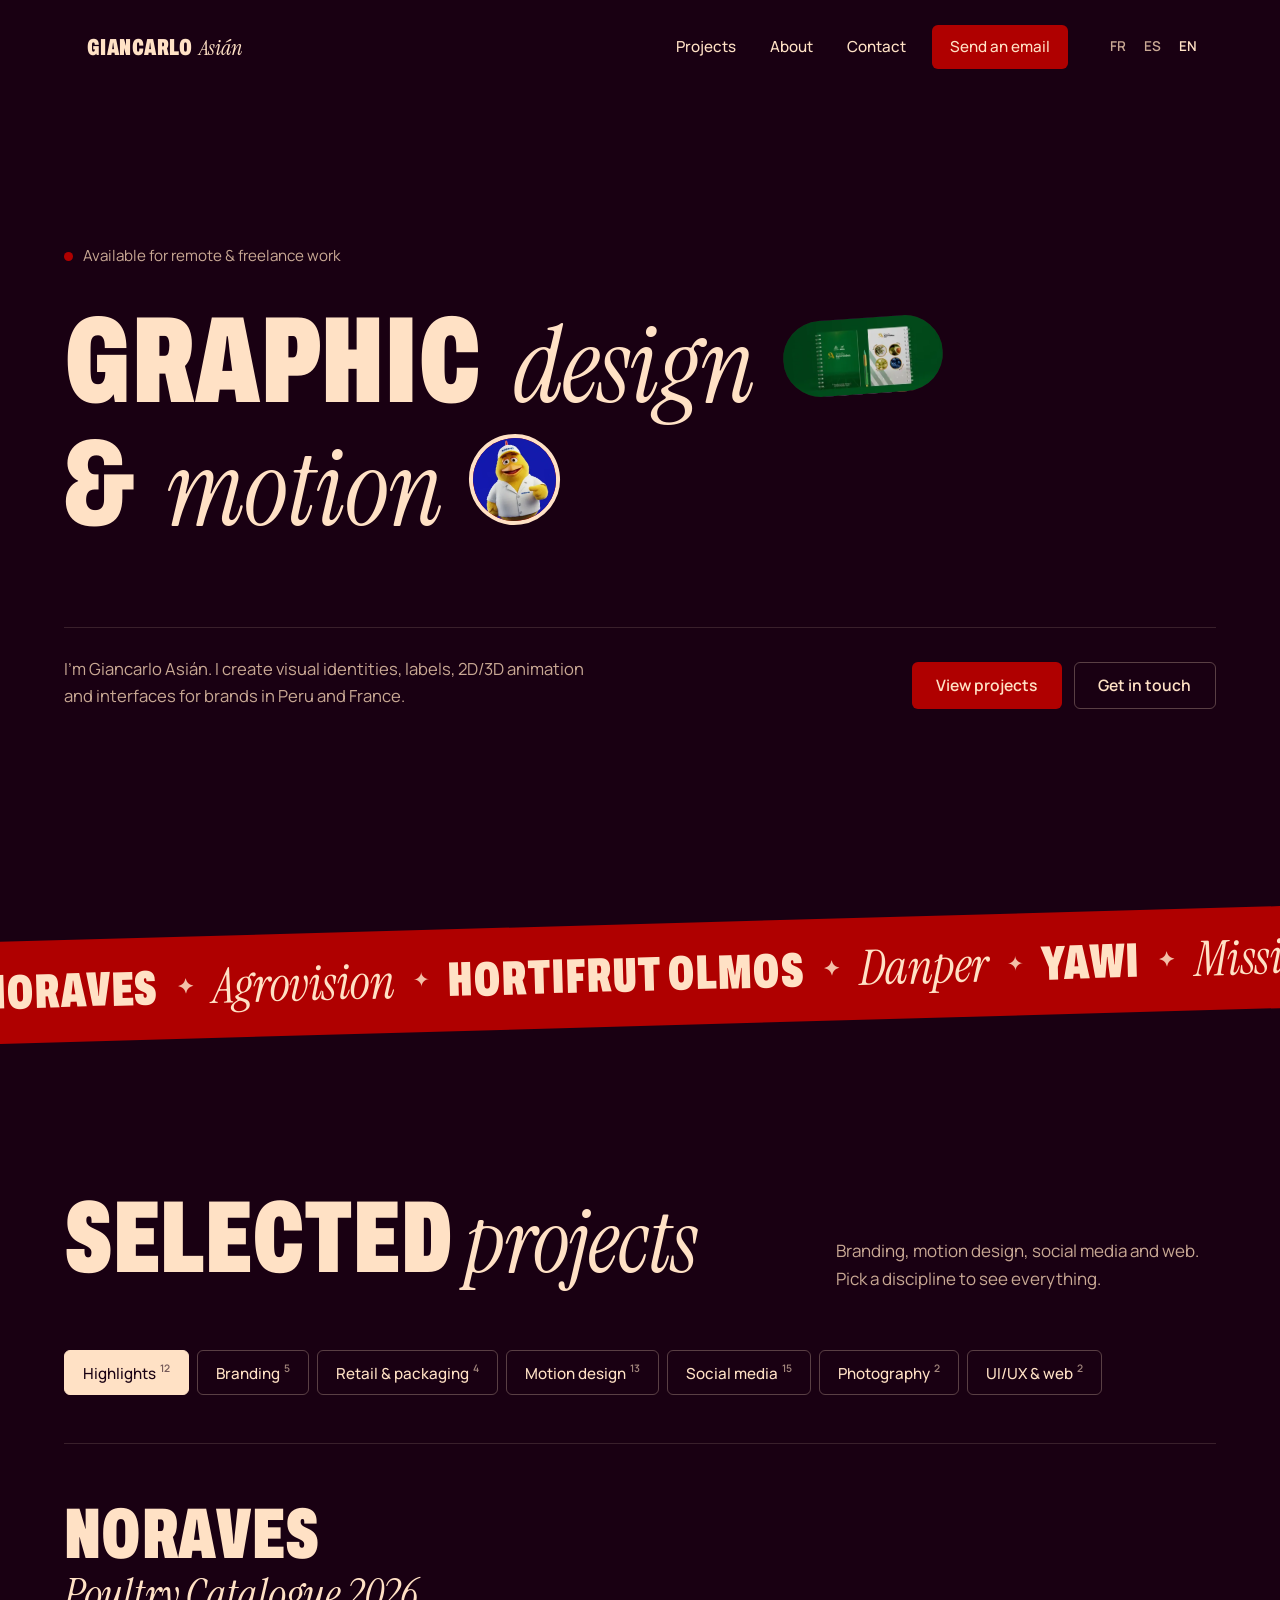
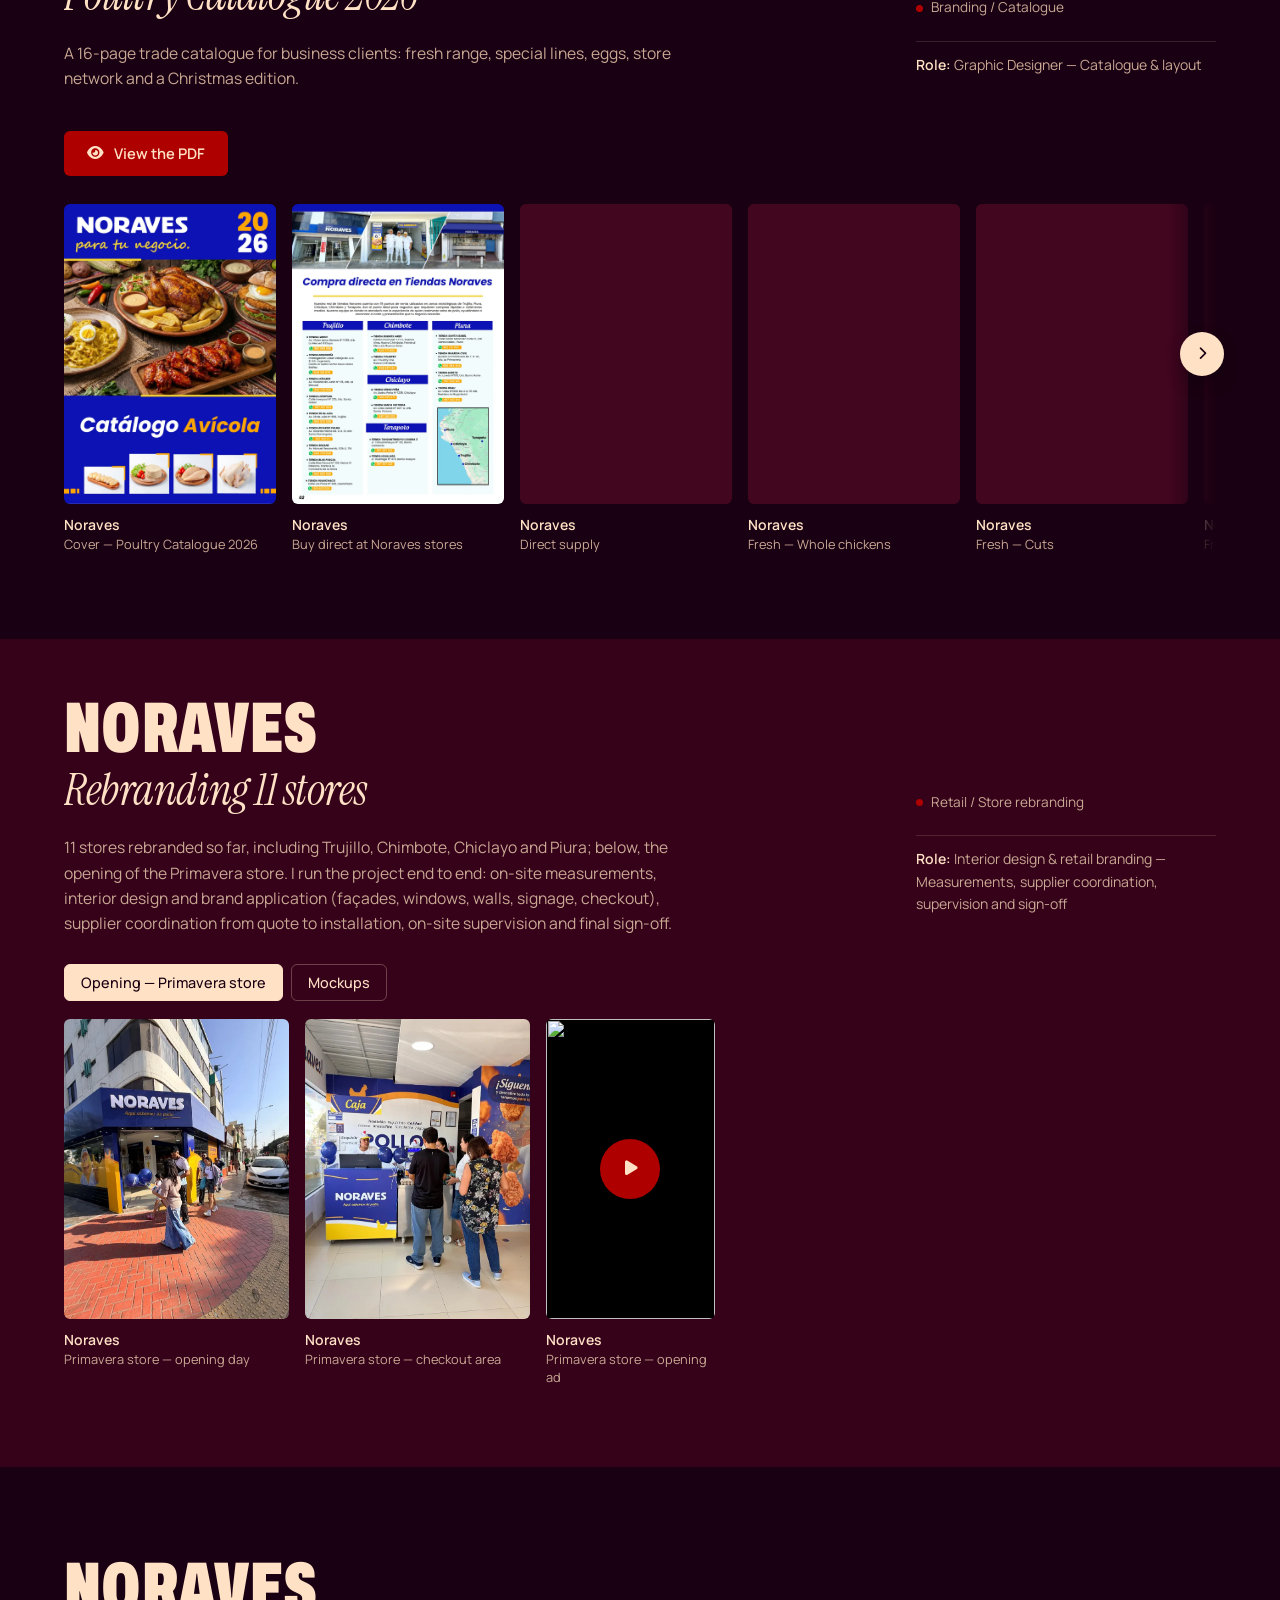
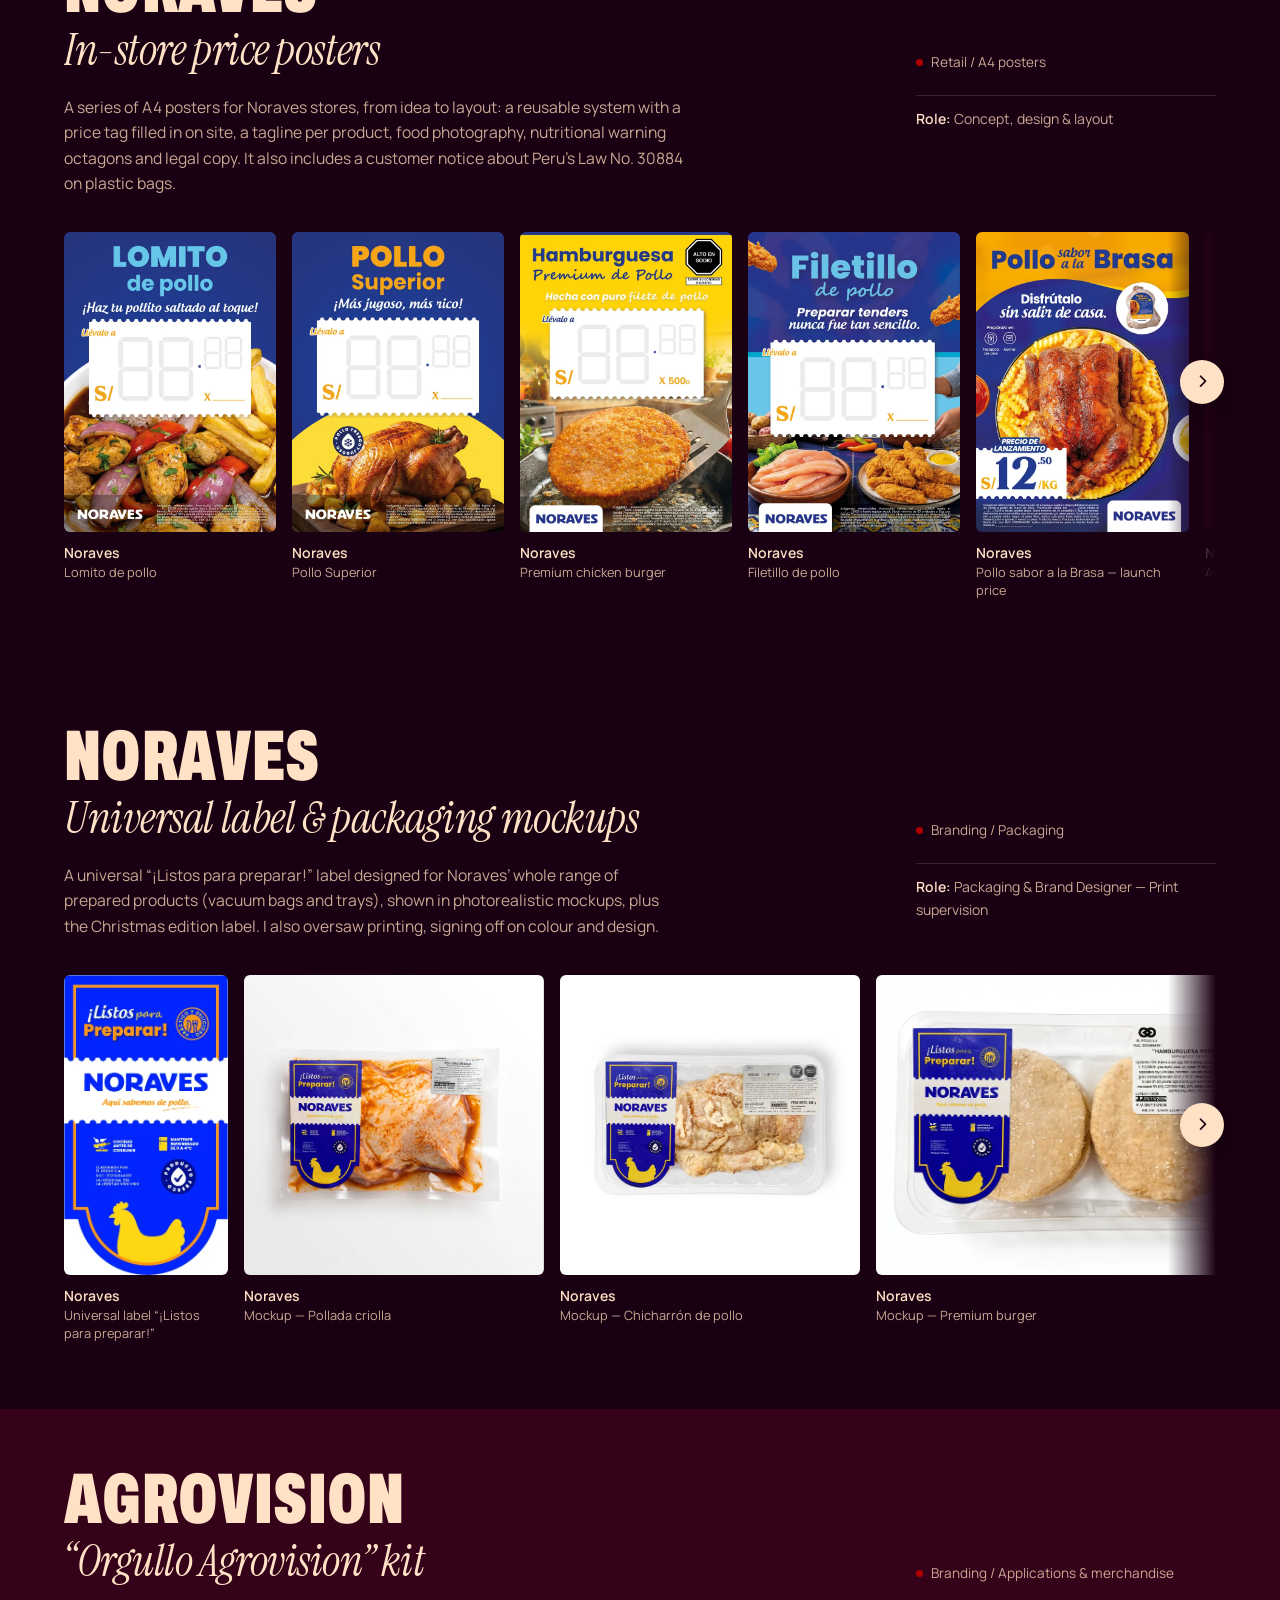
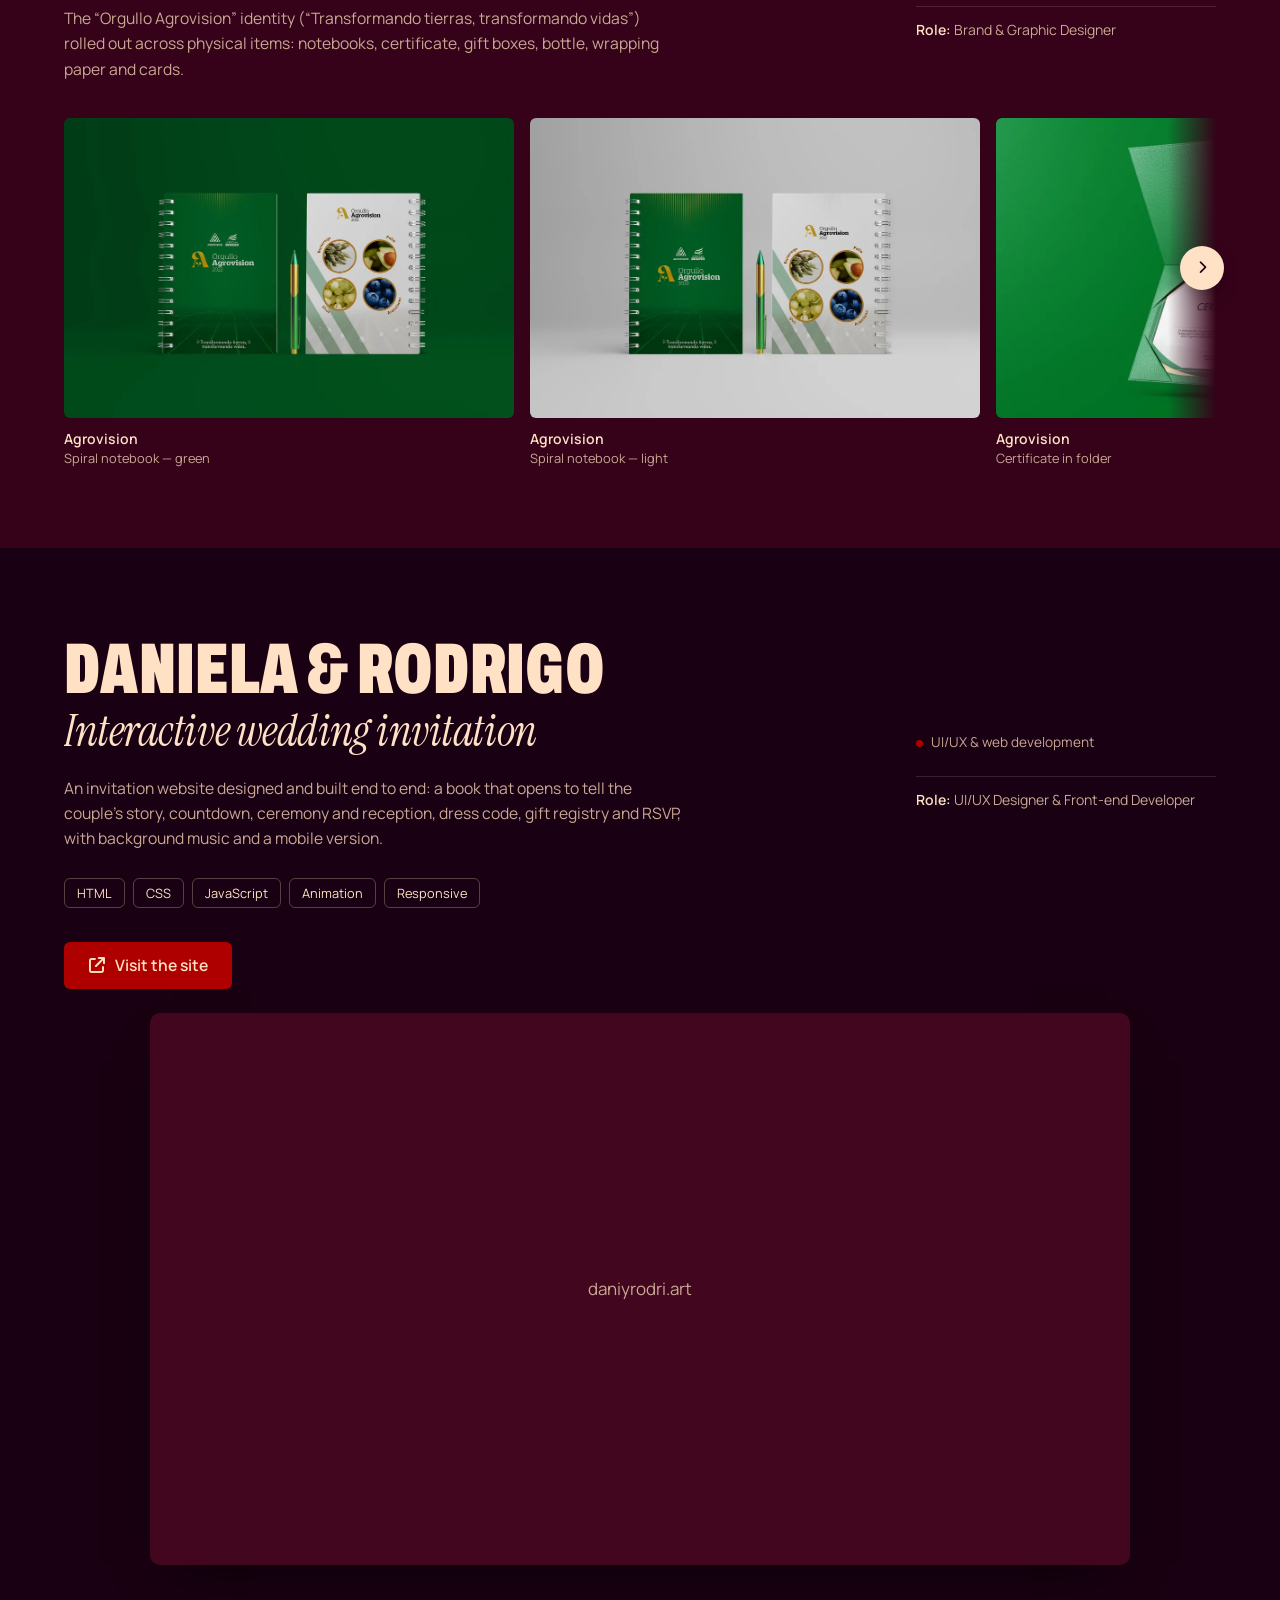
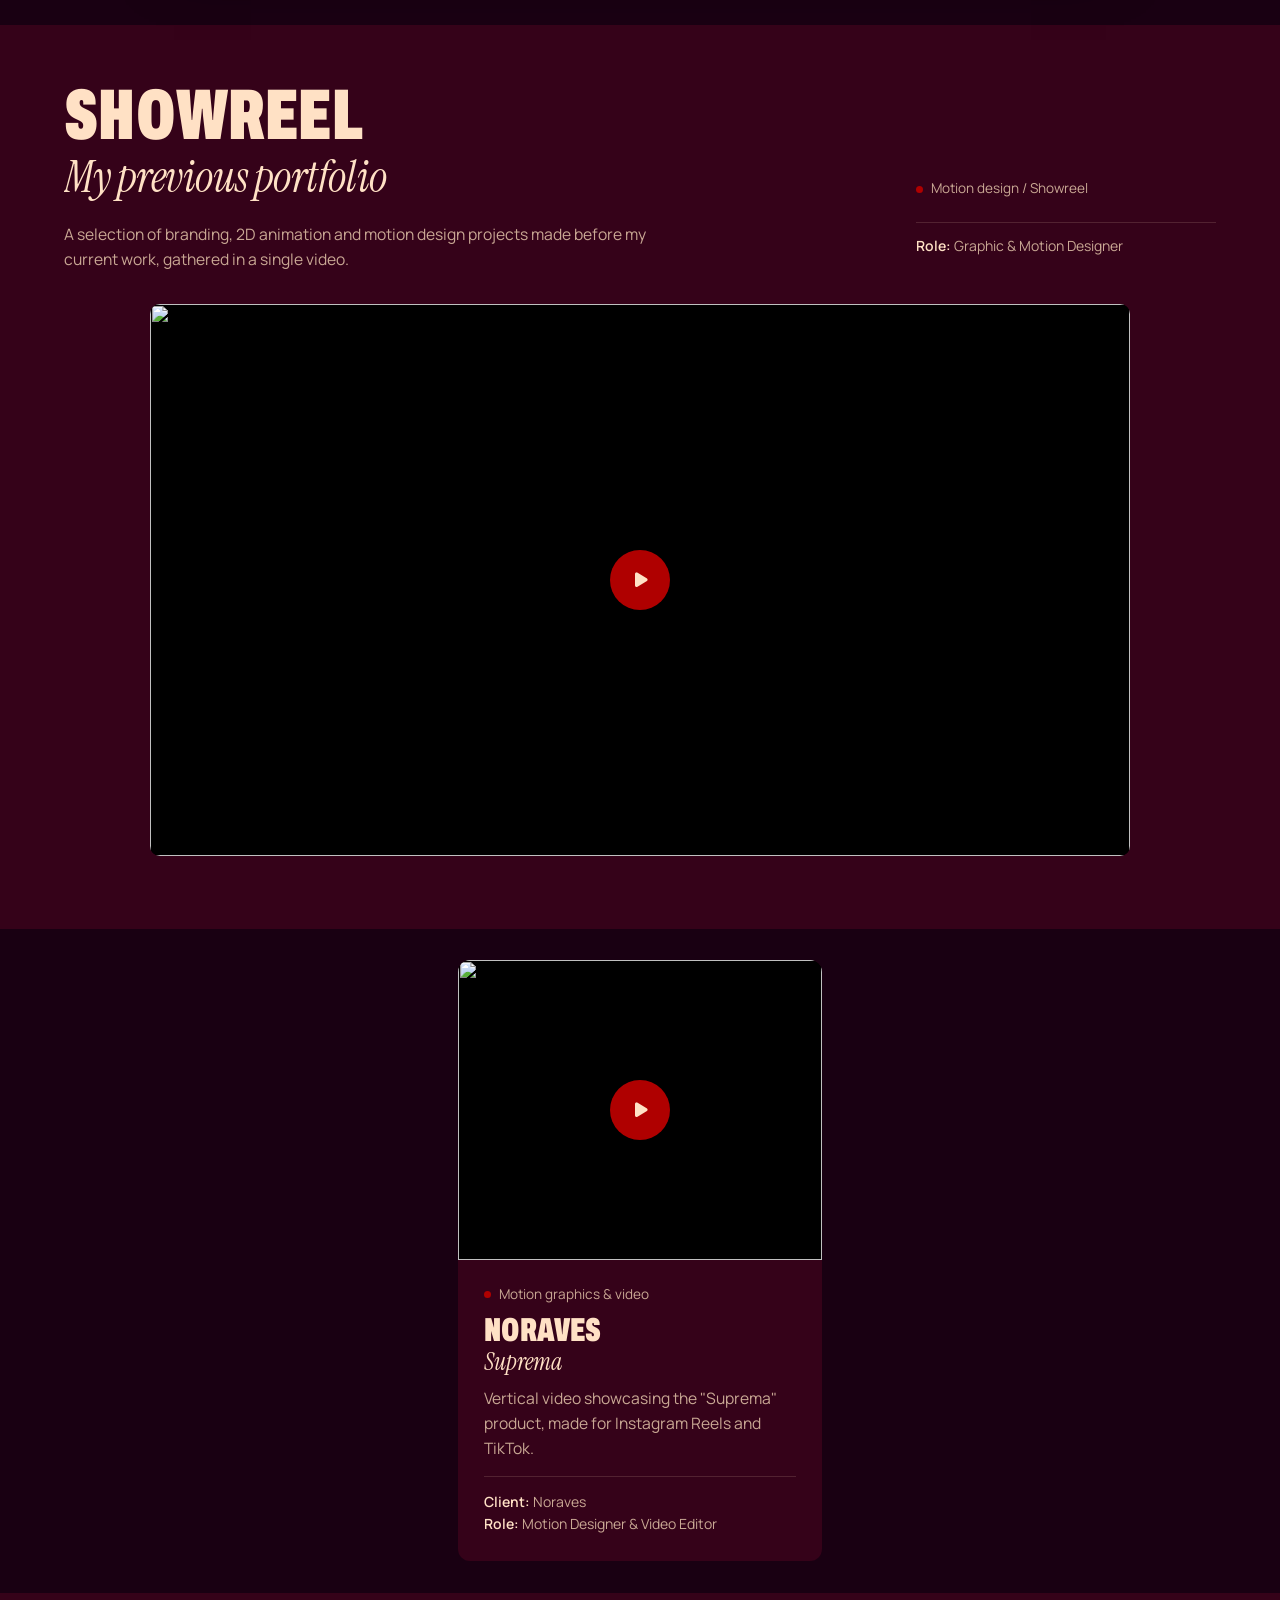
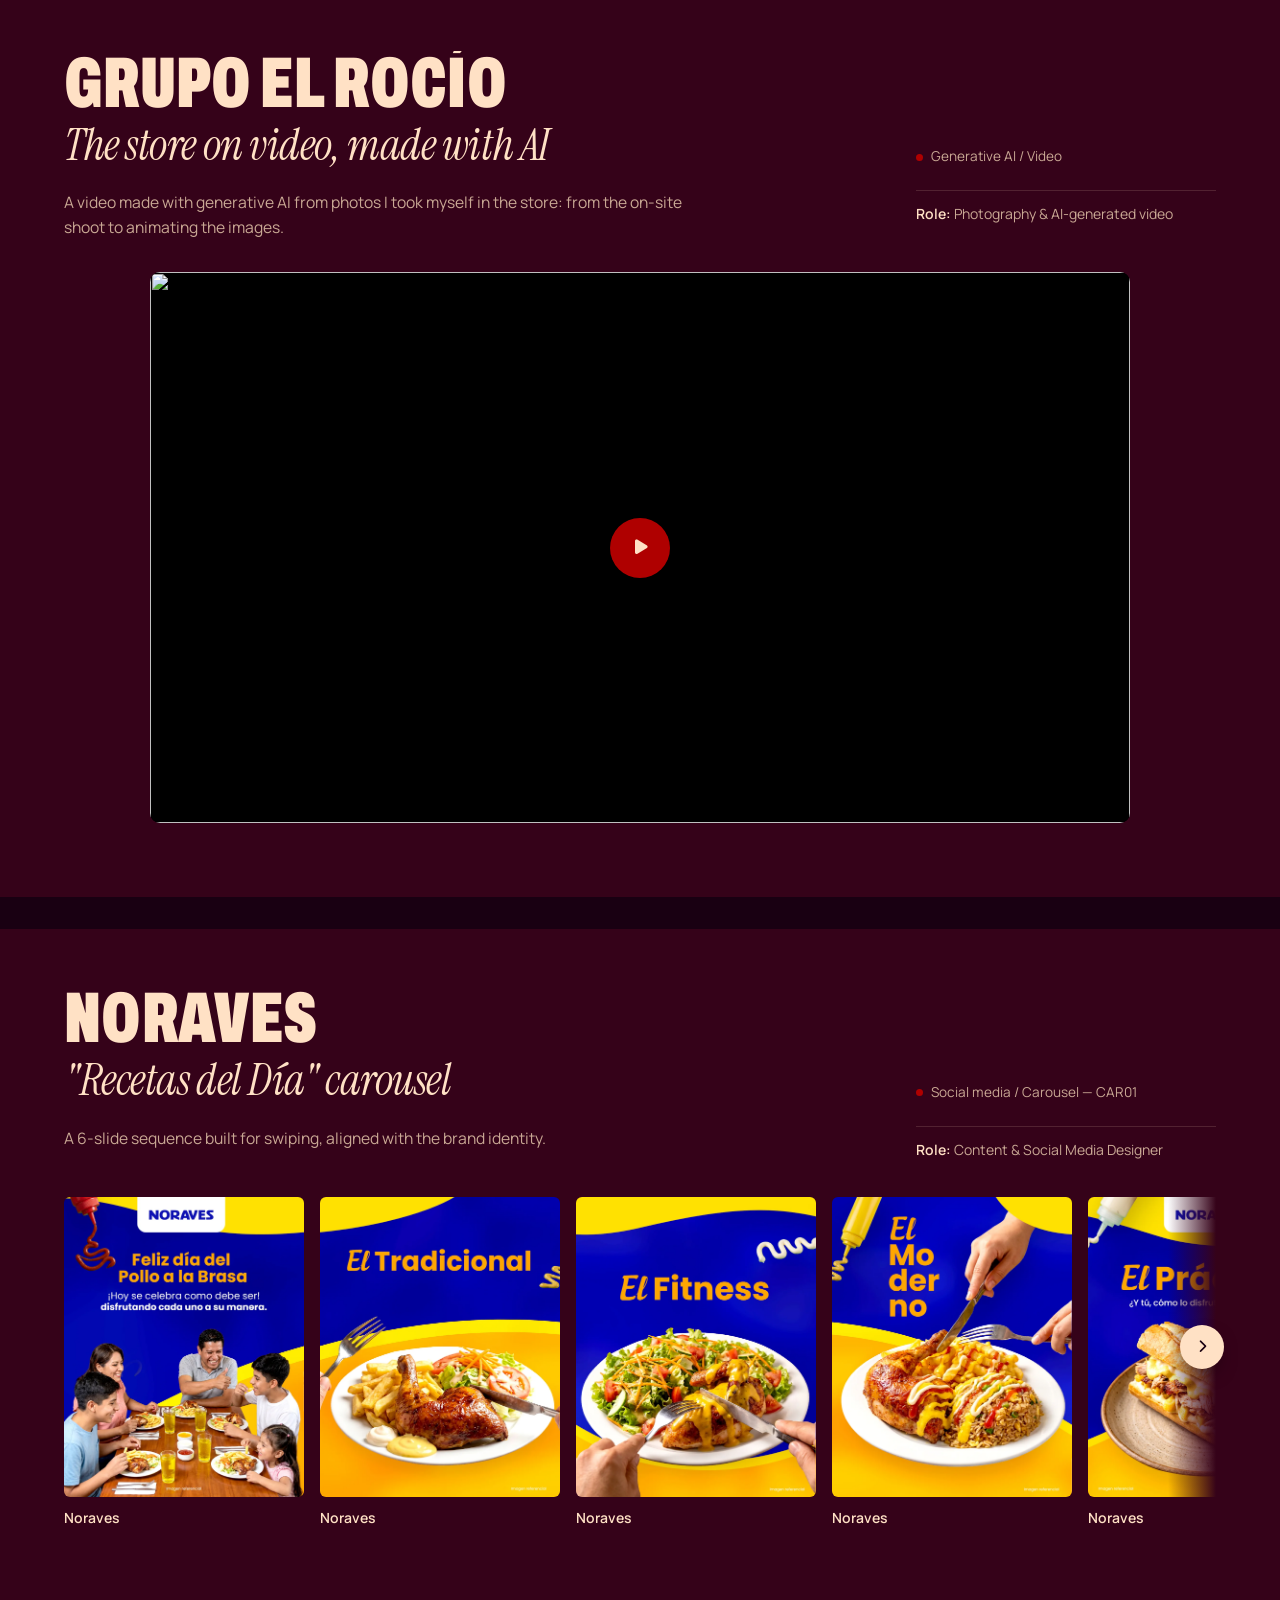
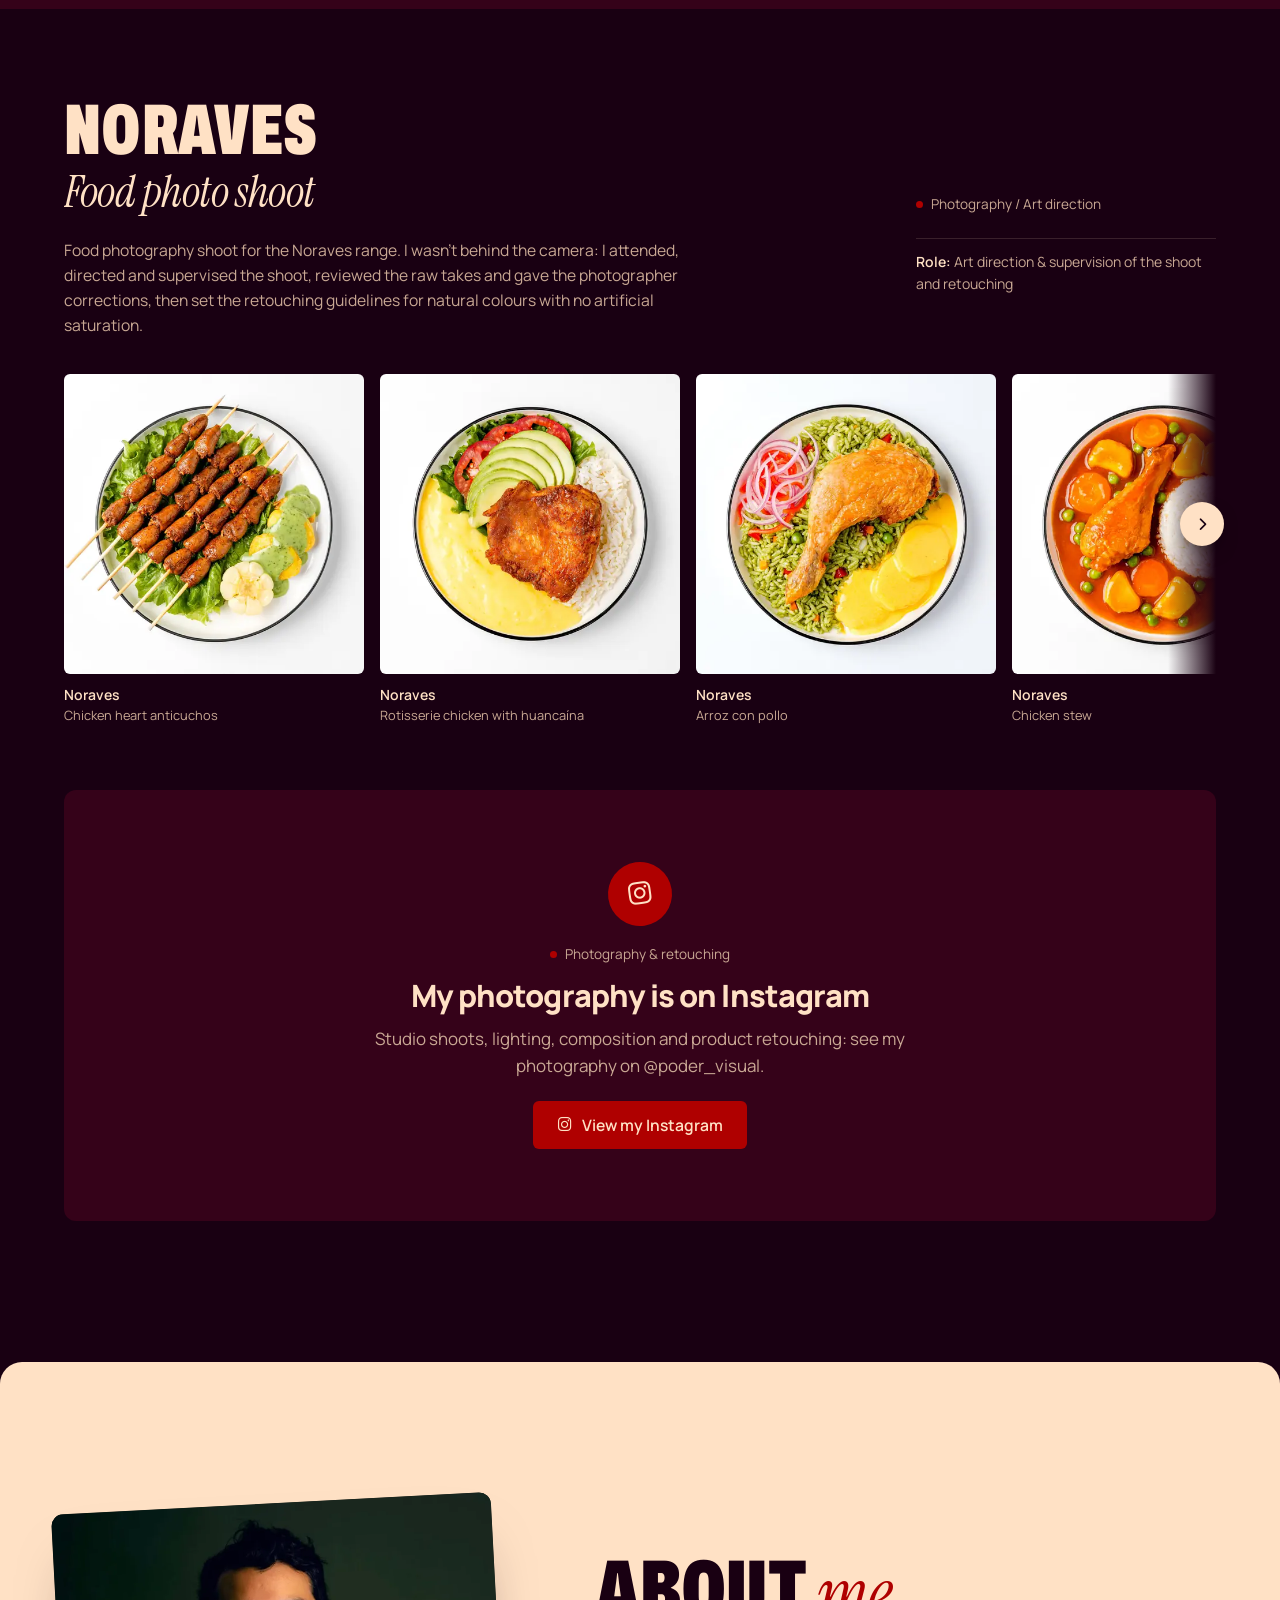
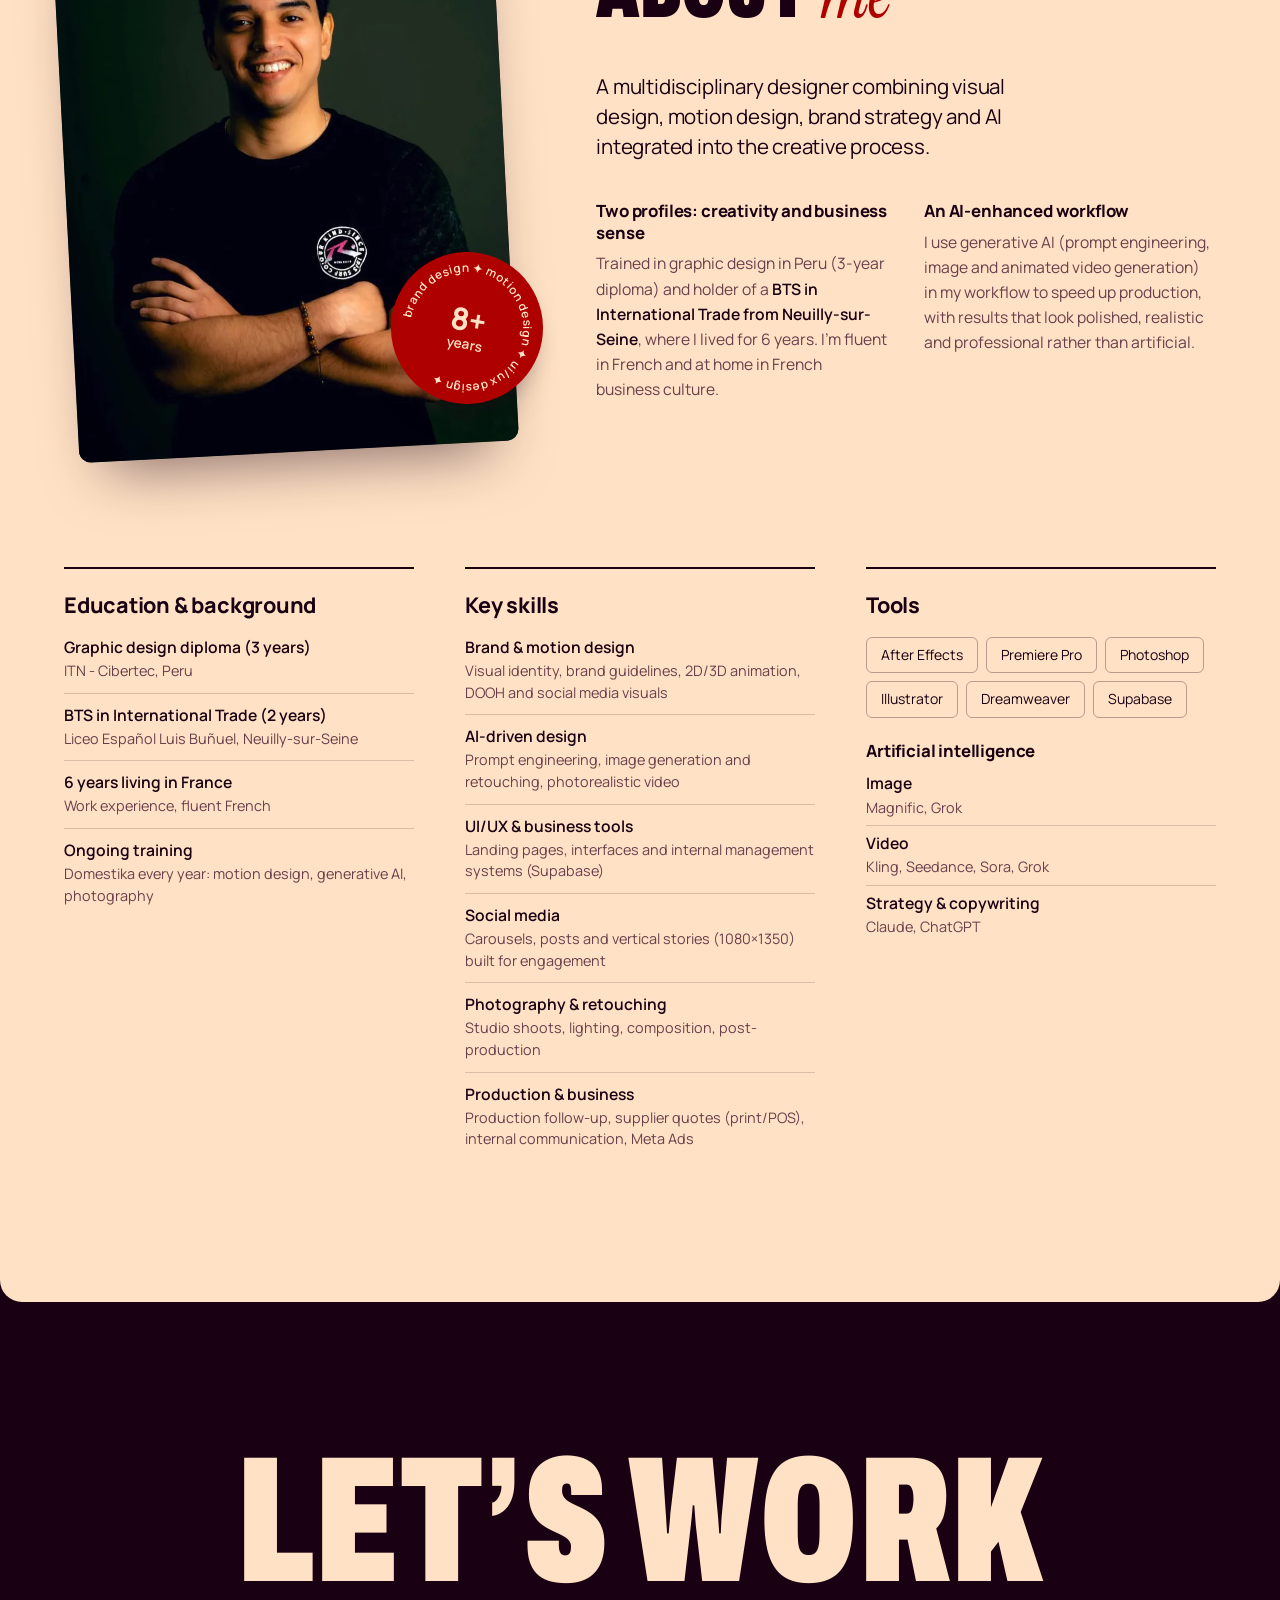
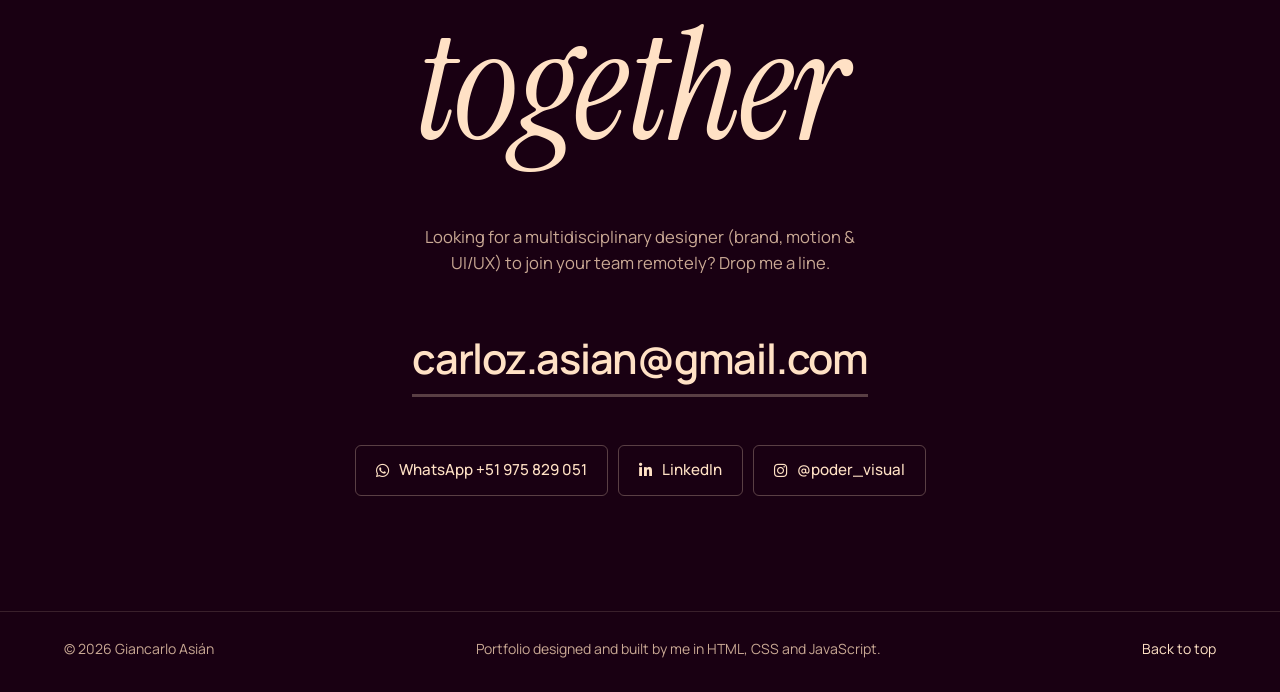
==== en/index.html @ c6f3b74c "Alternar fondo oscuro y banda vino entre proyectos Un proyecto sí y otro no lleva una banda vino a t" ====
<!DOCTYPE html>
<html lang="en">
<head>
    <meta charset="UTF-8">
    <meta name="viewport" content="width=device-width, initial-scale=1.0">
    <title>Giancarlo Asián | Graphic &amp; Motion Designer — Portfolio</title>
    <meta name="description" content="Portfolio of Giancarlo Asián, a Peru-based graphic and motion designer: brand identity, packaging, 2D/3D animation, social media and UI/UX. Available for remote work.">
    <meta name="author" content="Giancarlo Asián">
    <link rel="canonical" href="https://giancarloas.github.io/Portefeuille-Giancarlo-As./en/">
    <link rel="alternate" hreflang="fr" href="https://giancarloas.github.io/Portefeuille-Giancarlo-As./">
    <link rel="alternate" hreflang="es" href="https://giancarloas.github.io/Portefeuille-Giancarlo-As./es/">
    <link rel="alternate" hreflang="en" href="https://giancarloas.github.io/Portefeuille-Giancarlo-As./en/">
    <link rel="alternate" hreflang="x-default" href="https://giancarloas.github.io/Portefeuille-Giancarlo-As./">
    <meta name="theme-color" content="#190012">

    <!-- Partage (LinkedIn, WhatsApp, Facebook, X) -->
    <meta property="og:type" content="profile">
    <meta property="og:site_name" content="Giancarlo Asián">
    <meta property="og:title" content="Giancarlo Asián | Graphic &amp; Motion Designer — Portfolio">
    <meta property="og:description" content="Portfolio of Giancarlo Asián, a Peru-based graphic and motion designer: brand identity, packaging, 2D/3D animation, social media and UI/UX. Available for remote work.">
    <meta property="og:url" content="https://giancarloas.github.io/Portefeuille-Giancarlo-As./en/">
    <meta property="og:image" content="https://giancarloas.github.io/Portefeuille-Giancarlo-As./UI/og-image.jpg">
    <meta property="og:image:width" content="1200">
    <meta property="og:image:height" content="630">
    <meta property="og:image:alt" content="Giancarlo Asián — Graphic &amp; Motion Designer">
    <meta property="og:locale" content="en_US">
    <meta property="og:locale:alternate" content="fr_FR">
    <meta property="og:locale:alternate" content="es_PE">
    <meta property="profile:first_name" content="Giancarlo">
    <meta property="profile:last_name" content="Asián">
    <meta name="twitter:card" content="summary_large_image">

    <link rel="icon" href="../favicon.ico" sizes="any">
    <link rel="icon" type="image/png" sizes="32x32" href="../favicon-32.png">
    <link rel="apple-touch-icon" href="../apple-touch-icon.png">

    <link rel="preload" href="../fonts/archivo.woff2" as="font" type="font/woff2" crossorigin>
    <link rel="preload" href="../fonts/instrument-serif-italic.woff2" as="font" type="font/woff2" crossorigin>
    <link rel="preload" href="../fonts/manrope.woff2" as="font" type="font/woff2" crossorigin>
    <link rel="stylesheet" href="../style.css?v=20261110e">
    <link rel="stylesheet" href="https://cdnjs.cloudflare.com/ajax/libs/font-awesome/6.4.0/css/all.min.css">

    <script type="application/ld+json">
{
  "@context": "https://schema.org",
  "@type": "ProfilePage",
  "url": "https://giancarloas.github.io/Portefeuille-Giancarlo-As./en/",
  "name": "Giancarlo Asián | Graphic & Motion Designer — Portfolio",
  "inLanguage": "en",
  "mainEntity": {
    "@type": "Person",
    "name": "Giancarlo Asián",
    "jobTitle": "Graphic & Motion Designer",
    "description": "Portfolio of Giancarlo Asián, a Peru-based graphic and motion designer: brand identity, packaging, 2D/3D animation, social media and UI/UX. Available for remote work.",
    "url": "https://giancarloas.github.io/Portefeuille-Giancarlo-As./",
    "image": "https://giancarloas.github.io/Portefeuille-Giancarlo-As./PERFIL/giancarlo-asian-perfil.webp",
    "email": "mailto:carloz.asian@gmail.com",
    "address": {
      "@type": "PostalAddress",
      "addressCountry": "PE"
    },
    "knowsLanguage": [
      "es",
      "fr",
      "en"
    ],
    "sameAs": [
      "https://www.linkedin.com/in/giancarlo-asian-6b889422b/",
      "https://www.instagram.com/poder_visual/"
    ]
  }
}
    </script>
</head>
<body>

    <a class="skip-link" href="#projets">Skip to projects</a>

    <header class="header" id="header">
        <div class="header-bar">
            <a class="logo" href="#hero" aria-label="Giancarlo Asián, back to top">Giancarlo <span>Asián</span></a>
            <nav class="navbar" id="navbar" aria-label="Main navigation">
                <a href="#projets">Projects</a>
                <a href="#a-propos">About</a>
                <a href="#contact">Contact</a>
                <a href="mailto:carloz.asian@gmail.com" class="nav-cta">Send an email</a>
            </nav>
            <nav class="lang-switch" aria-label="Language">
                <a href="../" hreflang="fr" lang="fr">FR</a>
                <a href="../es/" hreflang="es" lang="es">ES</a>
                <a href="./" hreflang="en" lang="en" aria-current="page">EN</a>
            </nav>
            <button type="button" class="menu-toggle" id="mobile-menu" aria-label="Open menu" aria-expanded="false" aria-controls="navbar">
                <span></span><span></span>
            </button>
        </div>
    </header>

    <main>
    <section id="hero" class="hero">
        <div class="hero-inner">
            <p class="hero-kicker"><span class="dot" aria-hidden="true"></span>Available for remote &amp; freelance work</p>

            <h1 class="hero-title" aria-label="Graphic design and motion">
                <span class="line" aria-hidden="true">
                    <span class="w"><span>Graphic</span></span>
                    <span class="nowrap"><span class="script-write it">design</span><span class="pill pill--swap">
                        <img src="../UI/pill-catalogo.webp" alt="" width="400" height="220">
                        <img src="../UI/pill-sermeind.webp" alt="" width="400" height="220">
                        <img src="../UI/pill-agv.webp" alt="" width="400" height="220">
                        <img src="../UI/pill-gol.webp" alt="" width="400" height="220">
                        <img src="../UI/pill-yawi.webp" alt="" width="400" height="220">
                    </span></span>
                </span>
                <span class="line" aria-hidden="true">
                    <span class="w"><span>&amp;</span></span>
                    <span class="nowrap"><span class="script-write script-write--2 it">motion</span><span class="sticker sticker--norita">
                        <img src="../UI/norita-02.webp" alt="" width="260" height="260">
                        <img src="../UI/norita-04.webp" alt="" width="260" height="260">
                        <img src="../UI/norita-06.webp" alt="" width="260" height="260">
                        <img src="../UI/norita-01.webp" alt="" width="260" height="260">
                    </span></span>
                </span>
            </h1>

            <div class="hero-foot">
                <p class="hero-lead">I’m Giancarlo Asián. I create visual identities, labels, 2D/3D animation and interfaces for brands in Peru and France.</p>
                <div class="hero-cta">
                    <a href="#projets" class="btn btn-primary">View projects</a>
                    <a href="#contact" class="btn btn-ghost">Get in touch</a>
                </div>
            </div>
        </div>
    </section>

    <div class="marquee-wrap">
    <div class="marquee" role="region" aria-label="Brands I’ve worked with: Noraves, Agrovision, Hortifrut Olmos, Danper, Yawi, Mission, Sermeind, Dulce y Salado">
        <div class="marquee-track" aria-hidden="true">
            <div class="marquee-group">
                <span>Noraves</span><i>Agrovision</i><span>Hortifrut Olmos</span><i>Danper</i><span>Yawi</span><i>Mission</i><span>Sermeind</span><i>Dulce y Salado</i>
            </div>
            <div class="marquee-group">
                <span>Noraves</span><i>Agrovision</i><span>Hortifrut Olmos</span><i>Danper</i><span>Yawi</span><i>Mission</i><span>Sermeind</span><i>Dulce y Salado</i>
            </div>
        </div>
    </div>
    </div>

<section id="projets" class="section projects">
        <div class="container">
            <div class="section-head">
                <h2 class="section-title"><span class="t-sans">Selected</span> <span class="t-script">projects</span></h2>
                <p class="section-lead">Branding, motion design, social media and web. Pick a discipline to see everything.</p>
            </div>

            <div class="filter-buttons" role="toolbar" aria-label="Filter projects">
                <button class="filter-btn active" data-filter="all">Highlights</button>
                <button class="filter-btn" data-filter="branding">Branding</button>
                <button class="filter-btn" data-filter="retail">Retail &amp; packaging</button>
                <button class="filter-btn" data-filter="motion">Motion design</button>
                <button class="filter-btn" data-filter="redes">Social media</button>
                <button class="filter-btn" data-filter="photo">Photography</button>
                <button class="filter-btn" data-filter="uiux">UI/UX &amp; web</button>
            </div>

            <div class="projects-grid">

                <article class="project-card" data-category="branding">
                    <div class="project-media">
                        <img src="../MANUAL/manual-noraves-01-portada.webp" alt="Cover of the Noraves brand manual" width="1000" height="563" loading="lazy" decoding="async">
                    </div>
                    <div class="project-info">
                        <span class="project-tag">Branding</span>
                        <h3>Noraves — Brand manual</h3>
                        <p>A complete document covering logo usage rules, the colour palette, typography and brand applications.</p>
                        <div class="pdf-actions">
                            <a href="../assets/manuel-de-marque-noraves.pdf" target="_blank" rel="noopener" class="btn btn-primary btn-download">
                                <i class="fas fa-eye"></i> View the PDF
                            </a>
                        </div>
                        <div class="project-role">
                            <strong>Role:</strong> Brand Designer
                        </div>
                    </div>
                </article>

                                <article class="project-card project-card--wide" data-category="branding" data-featured="true">
                    <div class="project-info">
                        <span class="project-tag">Branding / Catalogue</span>
                        <h3>Noraves — Poultry Catalogue 2026</h3>
                        <p>A 16-page trade catalogue for business clients: fresh range, special lines, eggs, store network and a Christmas edition.</p>
                        <div class="pdf-actions">
                            <a href="../assets/catalogo-noraves-2026.pdf" target="_blank" rel="noopener" class="btn btn-primary btn-download">
                                <i class="fas fa-eye"></i> View the PDF
                            </a>
                        </div>
                    </div>
                    <div class="mini-carousel">
                        <div class="mini-carousel-item">
                            <div class="mini-carousel-media" style="aspect-ratio: 1000 / 1415;"><img src="../CATALOGO/catalogo-noraves-01.webp" alt="Noraves — Cover — Poultry Catalogue 2026" width="1000" height="1415" loading="lazy" decoding="async"></div>
                            <div class="mini-carousel-caption">
                                <strong>Noraves</strong>
                                <span>Cover — Poultry Catalogue 2026</span>
                            </div>
                        </div>
                        <div class="mini-carousel-item">
                            <div class="mini-carousel-media" style="aspect-ratio: 1000 / 1415;"><img src="../CATALOGO/catalogo-noraves-02.webp" alt="Buy direct at Noraves stores" width="1000" height="1415" loading="lazy" decoding="async"></div>
                            <div class="mini-carousel-caption">
                                <strong>Noraves</strong>
                                <span>Buy direct at Noraves stores</span>
                            </div>
                        </div>
                        <div class="mini-carousel-item">
                            <div class="mini-carousel-media" style="aspect-ratio: 1000 / 1415;"><img src="../CATALOGO/catalogo-noraves-03.webp" alt="Noraves — Direct supply" width="1000" height="1415" loading="lazy" decoding="async"></div>
                            <div class="mini-carousel-caption">
                                <strong>Noraves</strong>
                                <span>Direct supply</span>
                            </div>
                        </div>
                        <div class="mini-carousel-item">
                            <div class="mini-carousel-media" style="aspect-ratio: 1000 / 1415;"><img src="../CATALOGO/catalogo-noraves-04.webp" alt="Noraves — Fresh — Whole chickens" width="1000" height="1415" loading="lazy" decoding="async"></div>
                            <div class="mini-carousel-caption">
                                <strong>Noraves</strong>
                                <span>Fresh — Whole chickens</span>
                            </div>
                        </div>
                        <div class="mini-carousel-item">
                            <div class="mini-carousel-media" style="aspect-ratio: 1000 / 1415;"><img src="../CATALOGO/catalogo-noraves-05.webp" alt="Noraves — Fresh — Cuts" width="1000" height="1415" loading="lazy" decoding="async"></div>
                            <div class="mini-carousel-caption">
                                <strong>Noraves</strong>
                                <span>Fresh — Cuts</span>
                            </div>
                        </div>
                        <div class="mini-carousel-item">
                            <div class="mini-carousel-media" style="aspect-ratio: 1000 / 1415;"><img src="../CATALOGO/catalogo-noraves-06.webp" alt="Noraves — Fresh — Fillets" width="1000" height="1415" loading="lazy" decoding="async"></div>
                            <div class="mini-carousel-caption">
                                <strong>Noraves</strong>
                                <span>Fresh — Fillets</span>
                            </div>
                        </div>
                        <div class="mini-carousel-item">
                            <div class="mini-carousel-media" style="aspect-ratio: 1000 / 1415;"><img src="../CATALOGO/catalogo-noraves-07.webp" alt="Noraves — Fresh — Giblets (menudencia)" width="1000" height="1415" loading="lazy" decoding="async"></div>
                            <div class="mini-carousel-caption">
                                <strong>Noraves</strong>
                                <span>Fresh — Giblets (menudencia)</span>
                            </div>
                        </div>
                        <div class="mini-carousel-item">
                            <div class="mini-carousel-media" style="aspect-ratio: 1000 / 1415;"><img src="../CATALOGO/catalogo-noraves-08.webp" alt="Noraves — Superior line" width="1000" height="1415" loading="lazy" decoding="async"></div>
                            <div class="mini-carousel-caption">
                                <strong>Noraves</strong>
                                <span>Superior line</span>
                            </div>
                        </div>
                        <div class="mini-carousel-item">
                            <div class="mini-carousel-media" style="aspect-ratio: 1000 / 1415;"><img src="../CATALOGO/catalogo-noraves-09.webp" alt="Noraves — Ready to cook" width="1000" height="1415" loading="lazy" decoding="async"></div>
                            <div class="mini-carousel-caption">
                                <strong>Noraves</strong>
                                <span>Ready to cook</span>
                            </div>
                        </div>
                        <div class="mini-carousel-item">
                            <div class="mini-carousel-media" style="aspect-ratio: 1000 / 1415;"><img src="../CATALOGO/catalogo-noraves-10.webp" alt="Noraves — Recommended — grill &amp; dishes" width="1000" height="1415" loading="lazy" decoding="async"></div>
                            <div class="mini-carousel-caption">
                                <strong>Noraves</strong>
                                <span>Recommended — grill &amp; dishes</span>
                            </div>
                        </div>
                        <div class="mini-carousel-item">
                            <div class="mini-carousel-media" style="aspect-ratio: 1000 / 1415;"><img src="../CATALOGO/catalogo-noraves-11.webp" alt="Noraves — Oven line" width="1000" height="1415" loading="lazy" decoding="async"></div>
                            <div class="mini-carousel-caption">
                                <strong>Noraves</strong>
                                <span>Oven line</span>
                            </div>
                        </div>
                        <div class="mini-carousel-item">
                            <div class="mini-carousel-media" style="aspect-ratio: 1000 / 1415;"><img src="../CATALOGO/catalogo-noraves-12.webp" alt="Noraves — Pollada line" width="1000" height="1415" loading="lazy" decoding="async"></div>
                            <div class="mini-carousel-caption">
                                <strong>Noraves</strong>
                                <span>Pollada line</span>
                            </div>
                        </div>
                        <div class="mini-carousel-item">
                            <div class="mini-carousel-media" style="aspect-ratio: 1000 / 1415;"><img src="../CATALOGO/catalogo-noraves-13.webp" alt="Noraves — Eggs" width="1000" height="1415" loading="lazy" decoding="async"></div>
                            <div class="mini-carousel-caption">
                                <strong>Noraves</strong>
                                <span>Eggs</span>
                            </div>
                        </div>
                        <div class="mini-carousel-item">
                            <div class="mini-carousel-media" style="aspect-ratio: 1000 / 1415;"><img src="../CATALOGO/catalogo-noraves-14.webp" alt="Noraves — Christmas edition — Gran Pollo Superior" width="1000" height="1415" loading="lazy" decoding="async"></div>
                            <div class="mini-carousel-caption">
                                <strong>Noraves</strong>
                                <span>Christmas edition — Gran Pollo Superior</span>
                            </div>
                        </div>
                        <div class="mini-carousel-item">
                            <div class="mini-carousel-media" style="aspect-ratio: 1000 / 1415;"><img src="../CATALOGO/catalogo-noraves-15.webp" alt="Noraves — Why work with us" width="1000" height="1415" loading="lazy" decoding="async"></div>
                            <div class="mini-carousel-caption">
                                <strong>Noraves</strong>
                                <span>Why work with us</span>
                            </div>
                        </div>
                        <div class="mini-carousel-item">
                            <div class="mini-carousel-media" style="aspect-ratio: 1000 / 1415;"><img src="../CATALOGO/catalogo-noraves-16.webp" alt="Noraves — Follow us on social media" width="1000" height="1415" loading="lazy" decoding="async"></div>
                            <div class="mini-carousel-caption">
                                <strong>Noraves</strong>
                                <span>Follow us on social media</span>
                            </div>
                        </div>
                    </div>
                    <div class="project-role">
                        <strong>Role:</strong> Graphic Designer — Catalogue &amp; layout
                    </div>
                </article>

                <!-- Retail : rebranding des magasins Noraves (dossier TIENDAS/) -->
                <article class="project-card project-card--wide" data-category="retail" data-featured="true">
                    <div class="project-info">
                        <span class="project-tag">Retail / Store rebranding</span>
                        <h3>Noraves — Rebranding 11 stores</h3>
                        <p>11 stores rebranded so far, including Trujillo, Chimbote, Chiclayo and Piura; below, the opening of the Primavera store. I run the project end to end: on-site measurements, interior design and brand application (façades, windows, walls, signage, checkout), supplier coordination from quote to installation, on-site supervision and final sign-off.</p>
                    </div>
                    <div class="subtabs" role="tablist" aria-label="Project stages">
                        <button type="button" class="subtab-btn active" role="tab" id="tab-tiendas-apertura" aria-controls="tiendas-apertura" aria-selected="true">Opening — Primavera store</button>
                        <button type="button" class="subtab-btn" role="tab" id="tab-tiendas-mockups" aria-controls="tiendas-mockups" aria-selected="false" tabindex="-1">Mockups</button>
                    </div>
                    <div class="subpanel" id="tiendas-apertura" role="tabpanel" aria-labelledby="tab-tiendas-apertura">
                        <div class="mini-carousel video-carousel">
                        <div class="mini-carousel-item">
                            <div class="mini-carousel-media" style="aspect-ratio: 675 / 900;"><img src="../TIENDAS/tienda-ouverture.webp" data-full="../TIENDAS/tienda-ouverture-lg.webp" alt="Noraves — Store: Primavera, opening day" width="675" height="900" loading="lazy" decoding="async"></div>
                            <div class="mini-carousel-caption">
                                <strong>Noraves</strong>
                                <span>Primavera store — opening day</span>
                            </div>
                        </div>
                        <div class="mini-carousel-item">
                            <div class="mini-carousel-media" style="aspect-ratio: 675 / 900;"><img src="../TIENDAS/tienda-caisse.webp" data-full="../TIENDAS/tienda-caisse-lg.webp" alt="Noraves — Store: Primavera, checkout area" width="675" height="900" loading="lazy" decoding="async"></div>
                            <div class="mini-carousel-caption">
                                <strong>Noraves</strong>
                                <span>Primavera store — checkout area</span>
                            </div>
                        </div>
                        <div class="video-carousel-item">
                            <div class="video-embed-wrapper" style="aspect-ratio: 9 / 16;">
                                <a class="video-thumb" href="https://www.youtube.com/shorts/4FxAxB_sbQM" data-video-id="4FxAxB_sbQM" target="_blank" rel="noopener" aria-label="Play video: Noraves — Primavera store, opening ad"><img src="https://i.ytimg.com/vi/4FxAxB_sbQM/hqdefault.jpg" alt="" loading="lazy" decoding="async"><span class="video-play" aria-hidden="true"><i class="fas fa-play"></i></span></a>
                            </div>
                            <div class="video-carousel-caption">
                                <strong>Noraves</strong>
                                <span>Primavera store — opening ad</span>
                            </div>
                        </div>
                        </div>
                    </div>
                    <div class="subpanel" id="tiendas-mockups" role="tabpanel" aria-labelledby="tab-tiendas-mockups" hidden>
                        <div class="mini-carousel">
                        <div class="mini-carousel-item">
                            <div class="mini-carousel-media" style="aspect-ratio: 672 / 900;"><img src="../TIENDAS/tienda-facade-angle.webp" data-full="../TIENDAS/tienda-facade-angle-lg.webp" alt="Noraves — Store: Corner façade — proposal" width="672" height="900" loading="lazy" decoding="async"></div>
                            <div class="mini-carousel-caption">
                                <strong>Noraves</strong>
                                <span>Corner façade — proposal</span>
                            </div>
                        </div>
                        <div class="mini-carousel-item">
                            <div class="mini-carousel-media" style="aspect-ratio: 900 / 672;"><img src="../TIENDAS/tienda-vitrine-caserito.webp" data-full="../TIENDAS/tienda-vitrine-caserito-lg.webp" alt="Noraves — Store: “¡Hey, Caserito!” window" width="900" height="672" loading="lazy" decoding="async"></div>
                            <div class="mini-carousel-caption">
                                <strong>Noraves</strong>
                                <span>“¡Hey, Caserito!” window</span>
                            </div>
                        </div>
                        <div class="mini-carousel-item">
                            <div class="mini-carousel-media" style="aspect-ratio: 672 / 900;"><img src="../TIENDAS/tienda-facade-laterale.webp" data-full="../TIENDAS/tienda-facade-laterale-lg.webp" alt="Noraves — Store: Side façade “Pollo fresco y jugoso”" width="672" height="900" loading="lazy" decoding="async"></div>
                            <div class="mini-carousel-caption">
                                <strong>Noraves</strong>
                                <span>Side façade “Pollo fresco y jugoso”</span>
                            </div>
                        </div>
                        <div class="mini-carousel-item">
                            <div class="mini-carousel-media" style="aspect-ratio: 900 / 672;"><img src="../TIENDAS/tienda-mur-affiches.webp" data-full="../TIENDAS/tienda-mur-affiches-lg.webp" alt="Noraves — Store: “¿Qué vamos a preparar hoy?” wall and posters" width="900" height="672" loading="lazy" decoding="async"></div>
                            <div class="mini-carousel-caption">
                                <strong>Noraves</strong>
                                <span>“¿Qué vamos a preparar hoy?” wall and posters</span>
                            </div>
                        </div>
                        <div class="mini-carousel-item">
                            <div class="mini-carousel-media" style="aspect-ratio: 672 / 900;"><img src="../TIENDAS/tienda-mur-pollo.webp" data-full="../TIENDAS/tienda-mur-pollo-lg.webp" alt="Noraves — Store: “POLLO” typographic wall" width="672" height="900" loading="lazy" decoding="async"></div>
                            <div class="mini-carousel-caption">
                                <strong>Noraves</strong>
                                <span>“POLLO” typographic wall</span>
                            </div>
                        </div>
                        <div class="mini-carousel-item">
                            <div class="mini-carousel-media" style="aspect-ratio: 672 / 900;"><img src="../TIENDAS/tienda-mur-mascotte-qr.webp" data-full="../TIENDAS/tienda-mur-mascotte-qr-lg.webp" alt="Noraves — Store: Mascot wall with social media QR" width="672" height="900" loading="lazy" decoding="async"></div>
                            <div class="mini-carousel-caption">
                                <strong>Noraves</strong>
                                <span>Mascot wall with social media QR</span>
                            </div>
                        </div>
                        <div class="mini-carousel-item">
                            <div class="mini-carousel-media" style="aspect-ratio: 900 / 672;"><img src="../TIENDAS/tienda-arche-huevos.webp" data-full="../TIENDAS/tienda-arche-huevos-lg.webp" alt="Noraves — Store: “¡Unos huevitos y estamos!” arch and signage" width="900" height="672" loading="lazy" decoding="async"></div>
                            <div class="mini-carousel-caption">
                                <strong>Noraves</strong>
                                <span>“¡Unos huevitos y estamos!” arch and signage</span>
                            </div>
                        </div>
                        <div class="mini-carousel-item">
                            <div class="mini-carousel-media" style="aspect-ratio: 900 / 826;"><img src="../TIENDAS/tienda-sortie-nos-vemos.webp" data-full="../TIENDAS/tienda-sortie-nos-vemos-lg.webp" alt="Noraves — Store: “¡Nos vemos mañana!” exit" width="900" height="826" loading="lazy" decoding="async"></div>
                            <div class="mini-carousel-caption">
                                <strong>Noraves</strong>
                                <span>“¡Nos vemos mañana!” exit</span>
                            </div>
                        </div>
                        <div class="mini-carousel-item">
                            <div class="mini-carousel-media" style="aspect-ratio: 900 / 672;"><img src="../TIENDAS/tienda-vitrine-buenazo.webp" data-full="../TIENDAS/tienda-vitrine-buenazo-lg.webp" alt="Noraves — Store: “¡Hoy se come buenazo!” banner" width="900" height="672" loading="lazy" decoding="async"></div>
                            <div class="mini-carousel-caption">
                                <strong>Noraves</strong>
                                <span>“¡Hoy se come buenazo!” banner</span>
                            </div>
                        </div>
                        </div>
                    </div>
                    <div class="project-role">
                        <strong>Role:</strong> Interior design &amp; retail branding — Measurements, supplier coordination, supervision and sign-off
                    </div>
                </article>

                <!-- Retail : affiches A4 de prix pour les magasins Noraves (dossier AFICHES/) -->
                <article class="project-card project-card--wide" data-category="retail" data-featured="true">
                    <div class="project-info">
                        <span class="project-tag">Retail / A4 posters</span>
                        <h3>Noraves — In-store price posters</h3>
                        <p>A series of A4 posters for Noraves stores, from idea to layout: a reusable system with a price tag filled in on site, a tagline per product, food photography, nutritional warning octagons and legal copy. It also includes a customer notice about Peru’s Law No. 30884 on plastic bags.</p>
                    </div>
                    <div class="mini-carousel">
                        <div class="mini-carousel-item">
                            <div class="mini-carousel-media" style="aspect-ratio: 700 / 990;"><img src="../AFICHES/afiche-lomito-de-pollo.webp" data-full="../AFICHES/afiche-lomito-de-pollo-lg.webp" alt="Noraves — A4 poster: Lomito de pollo" width="700" height="990" loading="lazy" decoding="async"></div>
                            <div class="mini-carousel-caption">
                                <strong>Noraves</strong>
                                <span>Lomito de pollo</span>
                            </div>
                        </div>
                        <div class="mini-carousel-item">
                            <div class="mini-carousel-media" style="aspect-ratio: 700 / 990;"><img src="../AFICHES/afiche-pollo-superior.webp" data-full="../AFICHES/afiche-pollo-superior-lg.webp" alt="Noraves — A4 poster: Pollo Superior" width="700" height="990" loading="lazy" decoding="async"></div>
                            <div class="mini-carousel-caption">
                                <strong>Noraves</strong>
                                <span>Pollo Superior</span>
                            </div>
                        </div>
                        <div class="mini-carousel-item">
                            <div class="mini-carousel-media" style="aspect-ratio: 700 / 990;"><img src="../AFICHES/afiche-hamburguesa-premium.webp" data-full="../AFICHES/afiche-hamburguesa-premium-lg.webp" alt="Noraves — A4 poster: Premium chicken burger" width="700" height="990" loading="lazy" decoding="async"></div>
                            <div class="mini-carousel-caption">
                                <strong>Noraves</strong>
                                <span>Premium chicken burger</span>
                            </div>
                        </div>
                        <div class="mini-carousel-item">
                            <div class="mini-carousel-media" style="aspect-ratio: 700 / 990;"><img src="../AFICHES/afiche-filetillo-de-pollo.webp" data-full="../AFICHES/afiche-filetillo-de-pollo-lg.webp" alt="Noraves — A4 poster: Filetillo de pollo" width="700" height="990" loading="lazy" decoding="async"></div>
                            <div class="mini-carousel-caption">
                                <strong>Noraves</strong>
                                <span>Filetillo de pollo</span>
                            </div>
                        </div>
                        <div class="mini-carousel-item">
                            <div class="mini-carousel-media" style="aspect-ratio: 700 / 990;"><img src="../AFICHES/afiche-pollo-a-la-brasa-lancement.webp" data-full="../AFICHES/afiche-pollo-a-la-brasa-lancement-lg.webp" alt="Noraves — A4 poster: Pollo sabor a la Brasa — launch price" width="700" height="990" loading="lazy" decoding="async"></div>
                            <div class="mini-carousel-caption">
                                <strong>Noraves</strong>
                                <span>Pollo sabor a la Brasa — launch price</span>
                            </div>
                        </div>
                        <div class="mini-carousel-item">
                            <div class="mini-carousel-media" style="aspect-ratio: 700 / 990;"><img src="../AFICHES/afiche-alitas-bouchet.webp" data-full="../AFICHES/afiche-alitas-bouchet-lg.webp" alt="Noraves — A4 poster: Alitas Bouchet" width="700" height="990" loading="lazy" decoding="async"></div>
                            <div class="mini-carousel-caption">
                                <strong>Noraves</strong>
                                <span>Alitas Bouchet</span>
                            </div>
                        </div>
                        <div class="mini-carousel-item">
                            <div class="mini-carousel-media" style="aspect-ratio: 700 / 990;"><img src="../AFICHES/afiche-pollada-criolla.webp" data-full="../AFICHES/afiche-pollada-criolla-lg.webp" alt="Noraves — A4 poster: Pollada criolla" width="700" height="990" loading="lazy" decoding="async"></div>
                            <div class="mini-carousel-caption">
                                <strong>Noraves</strong>
                                <span>Pollada criolla</span>
                            </div>
                        </div>
                        <div class="mini-carousel-item">
                            <div class="mini-carousel-media" style="aspect-ratio: 700 / 990;"><img src="../AFICHES/afiche-alitas-korean-bbq.webp" data-full="../AFICHES/afiche-alitas-korean-bbq-lg.webp" alt="Noraves — A4 poster: Alitas korean BBQ picante" width="700" height="990" loading="lazy" decoding="async"></div>
                            <div class="mini-carousel-caption">
                                <strong>Noraves</strong>
                                <span>Alitas korean BBQ picante</span>
                            </div>
                        </div>
                        <div class="mini-carousel-item">
                            <div class="mini-carousel-media" style="aspect-ratio: 700 / 990;"><img src="../AFICHES/afiche-milanesa.webp" data-full="../AFICHES/afiche-milanesa-lg.webp" alt="Noraves — A4 poster: Milanesa" width="700" height="990" loading="lazy" decoding="async"></div>
                            <div class="mini-carousel-caption">
                                <strong>Noraves</strong>
                                <span>Milanesa</span>
                            </div>
                        </div>
                        <div class="mini-carousel-item">
                            <div class="mini-carousel-media" style="aspect-ratio: 700 / 990;"><img src="../AFICHES/afiche-suprema.webp" data-full="../AFICHES/afiche-suprema-lg.webp" alt="Noraves — A4 poster: Suprema" width="700" height="990" loading="lazy" decoding="async"></div>
                            <div class="mini-carousel-caption">
                                <strong>Noraves</strong>
                                <span>Suprema</span>
                            </div>
                        </div>
                        <div class="mini-carousel-item">
                            <div class="mini-carousel-media" style="aspect-ratio: 700 / 990;"><img src="../AFICHES/afiche-information-sacs-loi-30884.webp" data-full="../AFICHES/afiche-information-sacs-loi-30884-lg.webp" alt="Noraves — A4 poster: Customer notice — Law No. 30884" width="700" height="990" loading="lazy" decoding="async"></div>
                            <div class="mini-carousel-caption">
                                <strong>Noraves</strong>
                                <span>Customer notice — Law No. 30884</span>
                            </div>
                        </div>
                    </div>
                    <div class="project-role">
                        <strong>Role:</strong> Concept, design &amp; layout
                    </div>
                </article>

                <!-- Retail : affiches grand format 50 × 70 cm (dossier AFICHES/) -->
                <article class="project-card project-card--wide" data-category="retail">
                    <div class="project-info">
                        <span class="project-tag">Retail / 50 × 70 cm posters</span>
                        <h3>Noraves — Large-format posters</h3>
                        <p>50 × 70 cm posters for Noraves stores, from idea to layout: product launches (Pollo sabor a la Brasa, Pollo Superior con menudencia), the Gran Pollo Superior Christmas edition and “¡Listos para preparar!” in-store visuals, showcasing packaging and food photography.</p>
                    </div>
                    <div class="mini-carousel">
                        <div class="mini-carousel-item">
                            <div class="mini-carousel-media" style="aspect-ratio: 700 / 980;"><img src="../AFICHES/afiche-50x70-gran-pollo-superior-navidad.webp" data-full="../AFICHES/afiche-50x70-gran-pollo-superior-navidad-lg.webp" alt="Noraves — 50 × 70 poster: Gran Pollo Superior — Christmas edition" width="700" height="980" loading="lazy" decoding="async"></div>
                            <div class="mini-carousel-caption">
                                <strong>Noraves</strong>
                                <span>Gran Pollo Superior — Christmas edition</span>
                            </div>
                        </div>
                        <div class="mini-carousel-item">
                            <div class="mini-carousel-media" style="aspect-ratio: 700 / 980;"><img src="../AFICHES/afiche-50x70-pollo-superior-menudencia.webp" data-full="../AFICHES/afiche-50x70-pollo-superior-menudencia-lg.webp" alt="Noraves — 50 × 70 poster: Pollo Superior with giblets" width="700" height="980" loading="lazy" decoding="async"></div>
                            <div class="mini-carousel-caption">
                                <strong>Noraves</strong>
                                <span>Pollo Superior with giblets</span>
                            </div>
                        </div>
                        <div class="mini-carousel-item">
                            <div class="mini-carousel-media" style="aspect-ratio: 700 / 980;"><img src="../AFICHES/afiche-50x70-pollo-a-la-brasa-sin-salir-de-casa.webp" data-full="../AFICHES/afiche-50x70-pollo-a-la-brasa-sin-salir-de-casa-lg.webp" alt="Noraves — 50 × 70 poster: Pollo sabor a la Brasa — “sin salir de casa”" width="700" height="980" loading="lazy" decoding="async"></div>
                            <div class="mini-carousel-caption">
                                <strong>Noraves</strong>
                                <span>Pollo sabor a la Brasa — “sin salir de casa”</span>
                            </div>
                        </div>
                        <div class="mini-carousel-item">
                            <div class="mini-carousel-media" style="aspect-ratio: 700 / 980;"><img src="../AFICHES/afiche-50x70-listos-para-preparar.webp" data-full="../AFICHES/afiche-50x70-listos-para-preparar-lg.webp" alt="Noraves — 50 × 70 poster: ¡Listos para preparar! — Alitas &amp; Suprema" width="700" height="980" loading="lazy" decoding="async"></div>
                            <div class="mini-carousel-caption">
                                <strong>Noraves</strong>
                                <span>¡Listos para preparar! — Alitas &amp; Suprema</span>
                            </div>
                        </div>
                        <div class="mini-carousel-item">
                            <div class="mini-carousel-media" style="aspect-ratio: 700 / 980;"><img src="../AFICHES/afiche-50x70-chicharron-de-pollo.webp" data-full="../AFICHES/afiche-50x70-chicharron-de-pollo-lg.webp" alt="Noraves — 50 × 70 poster: Chicharrón de pollo" width="700" height="980" loading="lazy" decoding="async"></div>
                            <div class="mini-carousel-caption">
                                <strong>Noraves</strong>
                                <span>Chicharrón de pollo</span>
                            </div>
                        </div>
                        <div class="mini-carousel-item">
                            <div class="mini-carousel-media" style="aspect-ratio: 700 / 875;"><img src="../AFICHES/afiche-50x70-venta-interna-grupo-rocio.webp" data-full="../AFICHES/afiche-50x70-venta-interna-grupo-rocio-lg.webp" alt="Noraves — 50 × 70 poster: Grupo Rocío staff sale — Pollo sabor a la Brasa" width="700" height="875" loading="lazy" decoding="async"></div>
                            <div class="mini-carousel-caption">
                                <strong>Noraves</strong>
                                <span>Grupo Rocío staff sale — Pollo sabor a la Brasa</span>
                            </div>
                        </div>
                    </div>
                    <div class="project-role">
                        <strong>Role:</strong> Concept, design &amp; layout
                    </div>
                </article>

                <!-- Packaging : étiquettes produits Noraves (dossier ETIQUETAS/) -->
                <article class="project-card project-card--wide" data-category="retail" data-featured="true">
                    <div class="project-info">
                        <span class="project-tag">Branding / Packaging</span>
                        <h3>Noraves — Universal label &amp; packaging mockups</h3>
                        <p>A universal “¡Listos para preparar!” label designed for Noraves’ whole range of prepared products (vacuum bags and trays), shown in photorealistic mockups, plus the Christmas edition label. I also oversaw printing, signing off on colour and design.</p>
                    </div>
                    <div class="mini-carousel">
                        <div class="mini-carousel-item">
                            <div class="mini-carousel-media" style="aspect-ratio: 356 / 651;"><img src="../ETIQUETAS/etiqueta-universelle.webp" data-full="../ETIQUETAS/etiqueta-universelle-lg.webp" alt="Noraves — Label: universelle « ¡Listos para preparar! »" width="356" height="651" loading="lazy" decoding="async"></div>
                            <div class="mini-carousel-caption">
                                <strong>Noraves</strong>
                                <span>Universal label “¡Listos para preparar!”</span>
                            </div>
                        </div>
                        <div class="mini-carousel-item">
                            <div class="mini-carousel-media" style="aspect-ratio: 900 / 900;"><img src="../ETIQUETAS/etiqueta-mockup-pollada.webp" data-full="../ETIQUETAS/etiqueta-mockup-pollada-lg.webp" alt="Noraves — Mockup — Pollada criolla" width="900" height="900" loading="lazy" decoding="async"></div>
                            <div class="mini-carousel-caption">
                                <strong>Noraves</strong>
                                <span>Mockup — Pollada criolla</span>
                            </div>
                        </div>
                        <div class="mini-carousel-item">
                            <div class="mini-carousel-media" style="aspect-ratio: 900 / 900;"><img src="../ETIQUETAS/etiqueta-mockup-chicharron.webp" data-full="../ETIQUETAS/etiqueta-mockup-chicharron-lg.webp" alt="Noraves — Mockup — Chicharrón de pollo" width="900" height="900" loading="lazy" decoding="async"></div>
                            <div class="mini-carousel-caption">
                                <strong>Noraves</strong>
                                <span>Mockup — Chicharrón de pollo</span>
                            </div>
                        </div>
                        <div class="mini-carousel-item">
                            <div class="mini-carousel-media" style="aspect-ratio: 900 / 643;"><img src="../ETIQUETAS/etiqueta-mockup-hamburguesa.webp" data-full="../ETIQUETAS/etiqueta-mockup-hamburguesa-lg.webp" alt="Noraves — Mockup — Premium burger" width="900" height="643" loading="lazy" decoding="async"></div>
                            <div class="mini-carousel-caption">
                                <strong>Noraves</strong>
                                <span>Mockup — Premium burger</span>
                            </div>
                        </div>
                        <div class="mini-carousel-item">
                            <div class="mini-carousel-media" style="aspect-ratio: 900 / 693;"><img src="../ETIQUETAS/etiqueta-mockup-alitas-bouchet.webp" data-full="../ETIQUETAS/etiqueta-mockup-alitas-bouchet-lg.webp" alt="Noraves — Mockup — Alitas Bouchet" width="900" height="693" loading="lazy" decoding="async"></div>
                            <div class="mini-carousel-caption">
                                <strong>Noraves</strong>
                                <span>Mockup — Alitas Bouchet</span>
                            </div>
                        </div>
                        <div class="mini-carousel-item">
                            <div class="mini-carousel-media" style="aspect-ratio: 900 / 694;"><img src="../ETIQUETAS/etiqueta-mockup-milanesa.webp" data-full="../ETIQUETAS/etiqueta-mockup-milanesa-lg.webp" alt="Noraves — Mockup — Milanesa" width="900" height="694" loading="lazy" decoding="async"></div>
                            <div class="mini-carousel-caption">
                                <strong>Noraves</strong>
                                <span>Mockup — Milanesa</span>
                            </div>
                        </div>
                        <div class="mini-carousel-item">
                            <div class="mini-carousel-media" style="aspect-ratio: 900 / 695;"><img src="../ETIQUETAS/etiqueta-mockup-nuggets.webp" data-full="../ETIQUETAS/etiqueta-mockup-nuggets-lg.webp" alt="Noraves — Mockup — Nuggets" width="900" height="695" loading="lazy" decoding="async"></div>
                            <div class="mini-carousel-caption">
                                <strong>Noraves</strong>
                                <span>Mockup — Nuggets</span>
                            </div>
                        </div>
                        <div class="mini-carousel-item">
                            <div class="mini-carousel-media" style="aspect-ratio: 900 / 900;"><img src="../ETIQUETAS/etiqueta-mockup-alitas-korean.webp" data-full="../ETIQUETAS/etiqueta-mockup-alitas-korean-lg.webp" alt="Noraves — Mockup — Korean BBQ wings" width="900" height="900" loading="lazy" decoding="async"></div>
                            <div class="mini-carousel-caption">
                                <strong>Noraves</strong>
                                <span>Mockup — Korean BBQ wings</span>
                            </div>
                        </div>
                        <div class="mini-carousel-item">
                            <div class="mini-carousel-media" style="aspect-ratio: 900 / 900;"><img src="../ETIQUETAS/etiqueta-mockup-suprema.webp" data-full="../ETIQUETAS/etiqueta-mockup-suprema-lg.webp" alt="Noraves — Mockup — Suprema" width="900" height="900" loading="lazy" decoding="async"></div>
                            <div class="mini-carousel-caption">
                                <strong>Noraves</strong>
                                <span>Mockup — Suprema</span>
                            </div>
                        </div>
                        <div class="mini-carousel-item">
                            <div class="mini-carousel-media" style="aspect-ratio: 591 / 828;"><img src="../ETIQUETAS/etiqueta-pollo-navideno.webp" alt="Noraves — Pollo Navideño — Christmas edition" width="591" height="828" loading="lazy" decoding="async"></div>
                            <div class="mini-carousel-caption">
                                <strong>Noraves</strong>
                                <span>Pollo Navideño — Christmas edition</span>
                            </div>
                        </div>
                        <!-- Étiquettes pas encore lancées : gardées dans <template> (jamais affichées).
                             Pour en publier une, déplacer son bloc hors du <template>. -->
                        <template class="etiquetas-a-publicar">
                        <div class="mini-carousel-item">
                            <div class="mini-carousel-media" style="aspect-ratio: 816 / 1000;"><img src="../ETIQUETAS/etiqueta-molleja-parrillera.webp" data-full="../ETIQUETAS/etiqueta-molleja-parrillera-lg.webp" alt="Noraves — Label: Molleja parrillera" width="816" height="1000" loading="lazy" decoding="async"></div>
                            <div class="mini-carousel-caption">
                                <strong>Noraves</strong>
                                <span>Molleja parrillera</span>
                            </div>
                        </div>
                        <div class="mini-carousel-item">
                            <div class="mini-carousel-media" style="aspect-ratio: 816 / 1000;"><img src="../ETIQUETAS/etiqueta-filete-parrillero.webp" data-full="../ETIQUETAS/etiqueta-filete-parrillero-lg.webp" alt="Noraves — Label: Filete parrillero" width="816" height="1000" loading="lazy" decoding="async"></div>
                            <div class="mini-carousel-caption">
                                <strong>Noraves</strong>
                                <span>Filete parrillero</span>
                            </div>
                        </div>
                        <div class="mini-carousel-item">
                            <div class="mini-carousel-media" style="aspect-ratio: 815 / 1000;"><img src="../ETIQUETAS/etiqueta-corazon-anticuchero.webp" data-full="../ETIQUETAS/etiqueta-corazon-anticuchero-lg.webp" alt="Noraves — Label: Corazón anticuchero" width="815" height="1000" loading="lazy" decoding="async"></div>
                            <div class="mini-carousel-caption">
                                <strong>Noraves</strong>
                                <span>Corazón anticuchero</span>
                            </div>
                        </div>
                        <div class="mini-carousel-item">
                            <div class="mini-carousel-media" style="aspect-ratio: 1000 / 800;"><img src="../ETIQUETAS/etiqueta-pollada-criolla.webp" data-full="../ETIQUETAS/etiqueta-pollada-criolla-lg.webp" alt="Noraves — Label: Pollada criolla" width="1000" height="800" loading="lazy" decoding="async"></div>
                            <div class="mini-carousel-caption">
                                <strong>Noraves</strong>
                                <span>Pollada criolla</span>
                            </div>
                        </div>
                        <div class="mini-carousel-item">
                            <div class="mini-carousel-media" style="aspect-ratio: 676 / 1000;"><img src="../ETIQUETAS/etiqueta-chicharron-hamburguesa.webp" data-full="../ETIQUETAS/etiqueta-chicharron-hamburguesa-lg.webp" alt="Noraves — Label: Chicharrón &amp; Hamburguesa premium" width="676" height="1000" loading="lazy" decoding="async"></div>
                            <div class="mini-carousel-caption">
                                <strong>Noraves</strong>
                                <span>Chicharrón &amp; Hamburguesa premium</span>
                            </div>
                        </div>
                        <div class="mini-carousel-item">
                            <div class="mini-carousel-media" style="aspect-ratio: 687 / 1000;"><img src="../ETIQUETAS/etiqueta-nuggets-alitas-bouchet.webp" data-full="../ETIQUETAS/etiqueta-nuggets-alitas-bouchet-lg.webp" alt="Noraves — Label: Nuggets &amp; Alitas Bouchet" width="687" height="1000" loading="lazy" decoding="async"></div>
                            <div class="mini-carousel-caption">
                                <strong>Noraves</strong>
                                <span>Nuggets &amp; Alitas Bouchet</span>
                            </div>
                        </div>
                        <div class="mini-carousel-item">
                            <div class="mini-carousel-media" style="aspect-ratio: 775 / 1000;"><img src="../ETIQUETAS/etiqueta-pollo-a-la-brasa.webp" data-full="../ETIQUETAS/etiqueta-pollo-a-la-brasa-lg.webp" alt="Noraves — Label: Pollo sabor a la Brasa" width="775" height="1000" loading="lazy" decoding="async"></div>
                            <div class="mini-carousel-caption">
                                <strong>Noraves</strong>
                                <span>Pollo sabor a la Brasa</span>
                            </div>
                        </div>
                        <div class="mini-carousel-item">
                            <div class="mini-carousel-media" style="aspect-ratio: 341 / 1000;"><img src="../ETIQUETAS/etiqueta-lomito-filetillo.webp" data-full="../ETIQUETAS/etiqueta-lomito-filetillo-lg.webp" alt="Noraves — Label: Lomito &amp; Filetillo" width="341" height="1000" loading="lazy" decoding="async"></div>
                            <div class="mini-carousel-caption">
                                <strong>Noraves</strong>
                                <span>Lomito &amp; Filetillo</span>
                            </div>
                        </div>
                        <div class="mini-carousel-item">
                            <div class="mini-carousel-media" style="aspect-ratio: 876 / 1000;"><img src="../ETIQUETAS/etiqueta-alitas-korean-bbq.webp" data-full="../ETIQUETAS/etiqueta-alitas-korean-bbq-lg.webp" alt="Noraves — Label: Alitas korean BBQ picante" width="876" height="1000" loading="lazy" decoding="async"></div>
                            <div class="mini-carousel-caption">
                                <strong>Noraves</strong>
                                <span>Alitas korean BBQ picante</span>
                            </div>
                        </div>
                        <div class="mini-carousel-item">
                            <div class="mini-carousel-media" style="aspect-ratio: 1000 / 925;"><img src="../ETIQUETAS/etiqueta-milanesa-suprema.webp" data-full="../ETIQUETAS/etiqueta-milanesa-suprema-lg.webp" alt="Noraves — Label: Sábana de Milanesa &amp; Suprema" width="1000" height="925" loading="lazy" decoding="async"></div>
                            <div class="mini-carousel-caption">
                                <strong>Noraves</strong>
                                <span>Sábana de Milanesa &amp; Suprema</span>
                            </div>
                        </div>
                        <div class="mini-carousel-item">
                            <div class="mini-carousel-media" style="aspect-ratio: 1000 / 341;"><img src="../ETIQUETAS/etiqueta-bolsa-pollo-superior.webp" data-full="../ETIQUETAS/etiqueta-bolsa-pollo-superior-lg.webp" alt="Noraves — Dieline — Pollo Superior bag" width="1000" height="341" loading="lazy" decoding="async"></div>
                            <div class="mini-carousel-caption">
                                <strong>Noraves</strong>
                                <span>Dieline — Pollo Superior bag</span>
                            </div>
                        </div>
                        </template>
                    </div>
                    <div class="project-role">
                        <strong>Role:</strong> Packaging &amp; Brand Designer — Print supervision
                    </div>
                </article>

                <!--
                    CONVENTION Branding multi-clients (ajout):
                    Mêmes cartes "wide" + mini-carousel que les Réseaux Sociaux, avec
                    data-category="branding". Chaque image garde son aspect-ratio natif (inline).
                    Dossiers : AGV/ (kit Orgullo + Valores con Visión) et SERMEIND/.
                -->
                <article class="project-card project-card--wide" data-category="branding" data-featured="true">
                    <div class="project-info">
                        <span class="project-tag">Branding / Applications &amp; merchandise</span>
                        <h3>Agrovision — “Orgullo Agrovision” kit</h3>
                        <p>The “Orgullo Agrovision” identity (“Transformando tierras, transformando vidas”) rolled out across physical items: notebooks, certificate, gift boxes, bottle, wrapping paper and cards.</p>
                    </div>
                    <div class="mini-carousel">
                        <div class="mini-carousel-item">
                            <div class="mini-carousel-media" style="aspect-ratio: 1000 / 667;"><img src="../AGV/agv-orgullo-01-cuaderno-verde.webp" data-full="../AGV/agv-orgullo-01-cuaderno-verde-lg.webp" alt="Agrovision — Spiral notebook — green" width="1000" height="667" loading="lazy" decoding="async"></div>
                            <div class="mini-carousel-caption">
                                <strong>Agrovision</strong>
                                <span>Spiral notebook — green</span>
                            </div>
                        </div>
                        <div class="mini-carousel-item">
                            <div class="mini-carousel-media" style="aspect-ratio: 1000 / 667;"><img src="../AGV/agv-orgullo-02-cuaderno-claro.webp" data-full="../AGV/agv-orgullo-02-cuaderno-claro-lg.webp" alt="Agrovision — Spiral notebook — light" width="1000" height="667" loading="lazy" decoding="async"></div>
                            <div class="mini-carousel-caption">
                                <strong>Agrovision</strong>
                                <span>Spiral notebook — light</span>
                            </div>
                        </div>
                        <div class="mini-carousel-item">
                            <div class="mini-carousel-media" style="aspect-ratio: 1000 / 667;"><img src="../AGV/agv-orgullo-03-certificado.webp" data-full="../AGV/agv-orgullo-03-certificado-lg.webp" alt="Agrovision — Certificate in folder" width="1000" height="667" loading="lazy" decoding="async"></div>
                            <div class="mini-carousel-caption">
                                <strong>Agrovision</strong>
                                <span>Certificate in folder</span>
                            </div>
                        </div>
                        <div class="mini-carousel-item">
                            <div class="mini-carousel-media" style="aspect-ratio: 1000 / 667;"><img src="../AGV/agv-orgullo-04-libreta.webp" data-full="../AGV/agv-orgullo-04-libreta-lg.webp" alt="Agrovision — Elastic-band notebook" width="1000" height="667" loading="lazy" decoding="async"></div>
                            <div class="mini-carousel-caption">
                                <strong>Agrovision</strong>
                                <span>Elastic-band notebook</span>
                            </div>
                        </div>
                        <div class="mini-carousel-item">
                            <div class="mini-carousel-media" style="aspect-ratio: 1000 / 1000;"><img src="../AGV/agv-orgullo-05-caja-abierta.webp" data-full="../AGV/agv-orgullo-05-caja-abierta-lg.webp" alt="Agrovision — Gift box, open" width="1000" height="1000" loading="lazy" decoding="async"></div>
                            <div class="mini-carousel-caption">
                                <strong>Agrovision</strong>
                                <span>Gift box, open</span>
                            </div>
                        </div>
                        <div class="mini-carousel-item">
                            <div class="mini-carousel-media" style="aspect-ratio: 1000 / 1000;"><img src="../AGV/agv-orgullo-06-caja-cerrada.webp" data-full="../AGV/agv-orgullo-06-caja-cerrada-lg.webp" alt="Agrovision — Gift box, closed" width="1000" height="1000" loading="lazy" decoding="async"></div>
                            <div class="mini-carousel-caption">
                                <strong>Agrovision</strong>
                                <span>Gift box, closed</span>
                            </div>
                        </div>
                        <div class="mini-carousel-item">
                            <div class="mini-carousel-media" style="aspect-ratio: 1000 / 750;"><img src="../AGV/agv-orgullo-07-botella.webp" data-full="../AGV/agv-orgullo-07-botella-lg.webp" alt="Agrovision — Custom bottle" width="1000" height="750" loading="lazy" decoding="async"></div>
                            <div class="mini-carousel-caption">
                                <strong>Agrovision</strong>
                                <span>Custom bottle</span>
                            </div>
                        </div>
                        <div class="mini-carousel-item">
                            <div class="mini-carousel-media" style="aspect-ratio: 1000 / 667;"><img src="../AGV/agv-orgullo-08-papel-etiqueta.webp" data-full="../AGV/agv-orgullo-08-papel-etiqueta-lg.webp" alt="Agrovision — Wrapping paper &amp; tag" width="1000" height="667" loading="lazy" decoding="async"></div>
                            <div class="mini-carousel-caption">
                                <strong>Agrovision</strong>
                                <span>Wrapping paper &amp; tag</span>
                            </div>
                        </div>
                        <div class="mini-carousel-item">
                            <div class="mini-carousel-media" style="aspect-ratio: 1000 / 667;"><img src="../AGV/agv-orgullo-09-tarjetas.webp" data-full="../AGV/agv-orgullo-09-tarjetas-lg.webp" alt="Agrovision — Greeting cards" width="1000" height="667" loading="lazy" decoding="async"></div>
                            <div class="mini-carousel-caption">
                                <strong>Agrovision</strong>
                                <span>Greeting cards</span>
                            </div>
                        </div>
                    </div>
                    <div class="project-role">
                        <strong>Role:</strong> Brand &amp; Graphic Designer
                    </div>
                </article>

                <article class="project-card project-card--wide" data-category="branding">
                    <div class="project-info">
                        <span class="project-tag">Branding / Internal campaign</span>
                        <h3>Agrovision — “Valores con Visión” campaign</h3>
                        <p>Materials for the “Valores con Visión” internal campaign: merchandise, activation pieces and set elements in the colours of the company’s values.</p>
                    </div>
                    <div class="mini-carousel">
                        <div class="mini-carousel-item">
                            <div class="mini-carousel-media" style="aspect-ratio: 1000 / 708;"><img src="../AGV/agv-valores-01-llavero.webp" data-full="../AGV/agv-valores-01-llavero-lg.webp" alt="Agrovision — Keyring" width="1000" height="708" loading="lazy" decoding="async"></div>
                            <div class="mini-carousel-caption">
                                <strong>Agrovision</strong>
                                <span>Keyring</span>
                            </div>
                        </div>
                        <div class="mini-carousel-item">
                            <div class="mini-carousel-media" style="aspect-ratio: 1000 / 708;"><img src="../AGV/agv-valores-02-lapiceros.webp" data-full="../AGV/agv-valores-02-lapiceros-lg.webp" alt="Agrovision — Pencils" width="1000" height="708" loading="lazy" decoding="async"></div>
                            <div class="mini-carousel-caption">
                                <strong>Agrovision</strong>
                                <span>Pencils</span>
                            </div>
                        </div>
                        <div class="mini-carousel-item">
                            <div class="mini-carousel-media" style="aspect-ratio: 1000 / 708;"><img src="../AGV/agv-valores-03-pop-socket.webp" data-full="../AGV/agv-valores-03-pop-socket-lg.webp" alt="Agrovision — Pop Socket" width="1000" height="708" loading="lazy" decoding="async"></div>
                            <div class="mini-carousel-caption">
                                <strong>Agrovision</strong>
                                <span>Pop Socket</span>
                            </div>
                        </div>
                        <div class="mini-carousel-item">
                            <div class="mini-carousel-media" style="aspect-ratio: 1000 / 708;"><img src="../AGV/agv-valores-04-block-notas.webp" data-full="../AGV/agv-valores-04-block-notas-lg.webp" alt="Agrovision — Notepad" width="1000" height="708" loading="lazy" decoding="async"></div>
                            <div class="mini-carousel-caption">
                                <strong>Agrovision</strong>
                                <span>Notepad</span>
                            </div>
                        </div>
                        <div class="mini-carousel-item">
                            <div class="mini-carousel-media" style="aspect-ratio: 1000 / 708;"><img src="../AGV/agv-valores-05-lanyard.webp" data-full="../AGV/agv-valores-05-lanyard-lg.webp" alt="Agrovision — Lanyard" width="1000" height="708" loading="lazy" decoding="async"></div>
                            <div class="mini-carousel-caption">
                                <strong>Agrovision</strong>
                                <span>Lanyard</span>
                            </div>
                        </div>
                        <div class="mini-carousel-item">
                            <div class="mini-carousel-media" style="aspect-ratio: 1000 / 708;"><img src="../AGV/agv-valores-06-bolsa-eco.webp" data-full="../AGV/agv-valores-06-bolsa-eco-lg.webp" alt="Agrovision — Tote bag" width="1000" height="708" loading="lazy" decoding="async"></div>
                            <div class="mini-carousel-caption">
                                <strong>Agrovision</strong>
                                <span>Tote bag</span>
                            </div>
                        </div>
                        <div class="mini-carousel-item">
                            <div class="mini-carousel-media" style="aspect-ratio: 1000 / 708;"><img src="../AGV/agv-valores-07-ruleta.webp" data-full="../AGV/agv-valores-07-ruleta-lg.webp" alt="Agrovision — Prize wheel" width="1000" height="708" loading="lazy" decoding="async"></div>
                            <div class="mini-carousel-caption">
                                <strong>Agrovision</strong>
                                <span>Prize wheel</span>
                            </div>
                        </div>
                        <div class="mini-carousel-item">
                            <div class="mini-carousel-media" style="aspect-ratio: 1000 / 708;"><img src="../AGV/agv-valores-08-kiosko.webp" data-full="../AGV/agv-valores-08-kiosko-lg.webp" alt="Agrovision — Kiosk" width="1000" height="708" loading="lazy" decoding="async"></div>
                            <div class="mini-carousel-caption">
                                <strong>Agrovision</strong>
                                <span>Kiosk</span>
                            </div>
                        </div>
                        <div class="mini-carousel-item">
                            <div class="mini-carousel-media" style="aspect-ratio: 1000 / 708;"><img src="../AGV/agv-valores-09-filtro.webp" data-full="../AGV/agv-valores-09-filtro-lg.webp" alt="Agrovision — Photo filter" width="1000" height="708" loading="lazy" decoding="async"></div>
                            <div class="mini-carousel-caption">
                                <strong>Agrovision</strong>
                                <span>Photo filter</span>
                            </div>
                        </div>
                        <div class="mini-carousel-item">
                            <div class="mini-carousel-media" style="aspect-ratio: 1000 / 708;"><img src="../AGV/agv-valores-10-backup.webp" data-full="../AGV/agv-valores-10-backup-lg.webp" alt="Agrovision — Backdrop" width="1000" height="708" loading="lazy" decoding="async"></div>
                            <div class="mini-carousel-caption">
                                <strong>Agrovision</strong>
                                <span>Backdrop</span>
                            </div>
                        </div>
                        <div class="mini-carousel-item">
                            <div class="mini-carousel-media" style="aspect-ratio: 1000 / 708;"><img src="../AGV/agv-valores-11-puf.webp" data-full="../AGV/agv-valores-11-puf-lg.webp" alt="Agrovision — Pouf" width="1000" height="708" loading="lazy" decoding="async"></div>
                            <div class="mini-carousel-caption">
                                <strong>Agrovision</strong>
                                <span>Pouf</span>
                            </div>
                        </div>
                    </div>
                    <div class="project-role">
                        <strong>Role:</strong> Graphic Designer — Branding &amp; physical materials (client via Mayu Comunicaciones)
                    </div>
                </article>

                <article class="project-card project-card--wide" data-category="branding">
                    <div class="project-info">
                        <span class="project-tag">Branding / Identity manual</span>
                        <h3>Sermeind — Rebrand &amp; identity manual</h3>
                        <p>Visual identity redesign for Sermeind (industrial fabrication) with a usage manual: logo, typography, colours, versions, misuse and applications (workwear, cap, helmet).</p>
                        <div class="pdf-actions">
                            <a href="../assets/manuel-sermeind.pdf" target="_blank" rel="noopener" class="btn btn-primary btn-download">
                                <i class="fas fa-eye"></i> View the PDF
                            </a>
                        </div>
                    </div>
                    <div class="mini-carousel">
                        <div class="mini-carousel-item">
                            <div class="mini-carousel-media" style="aspect-ratio: 1000 / 675;"><img src="../SERMEIND/sermeind-01-portada.webp" data-full="../SERMEIND/sermeind-01-portada-lg.webp" alt="Sermeind — Cover" width="1000" height="675" loading="lazy" decoding="async"></div>
                            <div class="mini-carousel-caption">
                                <strong>Sermeind</strong>
                                <span>Cover</span>
                            </div>
                        </div>
                        <div class="mini-carousel-item">
                            <div class="mini-carousel-media" style="aspect-ratio: 1000 / 675;"><img src="../SERMEIND/sermeind-02-indice.webp" data-full="../SERMEIND/sermeind-02-indice-lg.webp" alt="Sermeind — Contents" width="1000" height="675" loading="lazy" decoding="async"></div>
                            <div class="mini-carousel-caption">
                                <strong>Sermeind</strong>
                                <span>Contents</span>
                            </div>
                        </div>
                        <div class="mini-carousel-item">
                            <div class="mini-carousel-media" style="aspect-ratio: 1000 / 675;"><img src="../SERMEIND/sermeind-03-rebranding.webp" data-full="../SERMEIND/sermeind-03-rebranding-lg.webp" alt="Sermeind — Rebranding" width="1000" height="675" loading="lazy" decoding="async"></div>
                            <div class="mini-carousel-caption">
                                <strong>Sermeind</strong>
                                <span>Rebranding</span>
                            </div>
                        </div>
                        <div class="mini-carousel-item">
                            <div class="mini-carousel-media" style="aspect-ratio: 1000 / 675;"><img src="../SERMEIND/sermeind-04-tipografia.webp" data-full="../SERMEIND/sermeind-04-tipografia-lg.webp" alt="Sermeind — Typography" width="1000" height="675" loading="lazy" decoding="async"></div>
                            <div class="mini-carousel-caption">
                                <strong>Sermeind</strong>
                                <span>Typography</span>
                            </div>
                        </div>
                        <div class="mini-carousel-item">
                            <div class="mini-carousel-media" style="aspect-ratio: 1000 / 675;"><img src="../SERMEIND/sermeind-05-colores.webp" data-full="../SERMEIND/sermeind-05-colores-lg.webp" alt="Sermeind — Colours" width="1000" height="675" loading="lazy" decoding="async"></div>
                            <div class="mini-carousel-caption">
                                <strong>Sermeind</strong>
                                <span>Colours</span>
                            </div>
                        </div>
                        <div class="mini-carousel-item">
                            <div class="mini-carousel-media" style="aspect-ratio: 1000 / 675;"><img src="../SERMEIND/sermeind-06-versiones-color-1.webp" data-full="../SERMEIND/sermeind-06-versiones-color-1-lg.webp" alt="Sermeind — Colour versions (1/2)" width="1000" height="675" loading="lazy" decoding="async"></div>
                            <div class="mini-carousel-caption">
                                <strong>Sermeind</strong>
                                <span>Colour versions (1/2)</span>
                            </div>
                        </div>
                        <div class="mini-carousel-item">
                            <div class="mini-carousel-media" style="aspect-ratio: 1000 / 675;"><img src="../SERMEIND/sermeind-07-versiones-color-2.webp" data-full="../SERMEIND/sermeind-07-versiones-color-2-lg.webp" alt="Sermeind — Colour versions (2/2)" width="1000" height="675" loading="lazy" decoding="async"></div>
                            <div class="mini-carousel-caption">
                                <strong>Sermeind</strong>
                                <span>Colour versions (2/2)</span>
                            </div>
                        </div>
                        <div class="mini-carousel-item">
                            <div class="mini-carousel-media" style="aspect-ratio: 1000 / 675;"><img src="../SERMEIND/sermeind-08-usos-fotografia.webp" data-full="../SERMEIND/sermeind-08-usos-fotografia-lg.webp" alt="Sermeind — Logo on photography" width="1000" height="675" loading="lazy" decoding="async"></div>
                            <div class="mini-carousel-caption">
                                <strong>Sermeind</strong>
                                <span>Logo on photography</span>
                            </div>
                        </div>
                        <div class="mini-carousel-item">
                            <div class="mini-carousel-media" style="aspect-ratio: 1000 / 675;"><img src="../SERMEIND/sermeind-09-usos-incorrectos.webp" data-full="../SERMEIND/sermeind-09-usos-incorrectos-lg.webp" alt="Sermeind — Incorrect usage" width="1000" height="675" loading="lazy" decoding="async"></div>
                            <div class="mini-carousel-caption">
                                <strong>Sermeind</strong>
                                <span>Incorrect usage</span>
                            </div>
                        </div>
                        <div class="mini-carousel-item">
                            <div class="mini-carousel-media" style="aspect-ratio: 1000 / 675;"><img src="../SERMEIND/sermeind-10-aplicaciones-1.webp" data-full="../SERMEIND/sermeind-10-aplicaciones-1-lg.webp" alt="Sermeind — Applications — workwear" width="1000" height="675" loading="lazy" decoding="async"></div>
                            <div class="mini-carousel-caption">
                                <strong>Sermeind</strong>
                                <span>Applications — workwear</span>
                            </div>
                        </div>
                        <div class="mini-carousel-item">
                            <div class="mini-carousel-media" style="aspect-ratio: 1000 / 675;"><img src="../SERMEIND/sermeind-11-aplicaciones-2.webp" data-full="../SERMEIND/sermeind-11-aplicaciones-2-lg.webp" alt="Sermeind — Applications — cap &amp; uniform" width="1000" height="675" loading="lazy" decoding="async"></div>
                            <div class="mini-carousel-caption">
                                <strong>Sermeind</strong>
                                <span>Applications — cap &amp; uniform</span>
                            </div>
                        </div>
                        <div class="mini-carousel-item">
                            <div class="mini-carousel-media" style="aspect-ratio: 1000 / 675;"><img src="../SERMEIND/sermeind-12-aplicaciones-3.webp" data-full="../SERMEIND/sermeind-12-aplicaciones-3-lg.webp" alt="Sermeind — Applications — badge &amp; helmet" width="1000" height="675" loading="lazy" decoding="async"></div>
                            <div class="mini-carousel-caption">
                                <strong>Sermeind</strong>
                                <span>Applications — badge &amp; helmet</span>
                            </div>
                        </div>
                    </div>
                    <div class="project-role">
                        <strong>Role:</strong> Brand Designer — Rebrand
                    </div>
                </article>

                <!--
                    UI/UX (ajout) : site réel en aperçu (iframe paresseux, non cliquable) + bouton.
                    L'aperçu est mis à l'échelle par script.js (.site-preview).
                -->
                <article class="project-card project-card--wide" data-category="uiux" data-featured="true">
                    <div class="project-info">
                        <span class="project-tag">UI/UX &amp; web development</span>
                        <h3>Daniela &amp; Rodrigo — Interactive wedding invitation</h3>
                        <p>An invitation website designed and built end to end: a book that opens to tell the couple’s story, countdown, ceremony and reception, dress code, gift registry and RSVP, with background music and a mobile version.</p>
                        <ul class="chips chips--sm"><li>HTML</li><li>CSS</li><li>JavaScript</li><li>Animation</li><li>Responsive</li></ul>
                        <div class="pdf-actions">
                            <a href="https://daniyrodri.art/" target="_blank" rel="noopener" class="btn btn-primary"><i class="fas fa-arrow-up-right-from-square"></i> Visit the site</a>
                        </div>
                    </div>
                    <div class="site-preview" data-base-width="1280" data-base-height="720">
                        <iframe src="https://daniyrodri.art/" title="Preview of the daniyrodri.art website" loading="lazy" tabindex="-1" referrerpolicy="no-referrer" sandbox="allow-scripts allow-same-origin"></iframe>
                        <a class="site-preview-link" href="https://daniyrodri.art/" target="_blank" rel="noopener" aria-label="Open the daniyrodri.art website"></a>
                    </div>
                    <div class="project-role">
                        <strong>Role:</strong> UI/UX Designer &amp; Front-end Developer
                    </div>
                </article>

                <article class="project-card project-card--wide cta-card" data-category="uiux">
                    <div class="cta-card-inner">
                        <i class="fas fa-code cta-icon" aria-hidden="true"></i>
                        <span class="project-tag">UI/UX &amp; web development</span>
                        <h3>This portfolio — designed and built by me</h3>
                        <p>From interface design to build: HTML, CSS and JavaScript, WebP-optimised images, a full-screen viewer with zoom, embedded video playback and a layout that works on mobile and desktop.</p>
                    </div>
                </article>

                <!--
                    CONVENTION Motion Design (Giancarlo):
                    Organisé par client en sous-sections (.group-title, visible uniquement
                    sur le filtre "Motion Design"). Pour Noraves : seules 3 vidéos restent
                    en grand format individuel (Suprema, Noël, Alitas Bouchet) ; le reste
                    est regroupé dans un mini-carousel de vidéos (.video-carousel) pour
                    optimiser l'espace, chaque vidéo gardant son aspect-ratio d'origine.
                -->
                <!-- Portfolio précédent : vidéo YouTube (16:9) lue dans la visionneuse -->
                <article class="project-card project-card--wide" data-category="motion" data-featured="true">
                    <div class="project-info">
                        <span class="project-tag">Motion design / Showreel</span>
                        <h3>Showreel — My previous portfolio</h3>
                        <p>A selection of branding, 2D animation and motion design projects made before my current work, gathered in a single video.</p>
                    </div>
                    <div class="reel-media">
                        <div class="video-embed-wrapper" style="aspect-ratio: 16 / 9;">
                            <a class="video-thumb" href="https://www.youtube.com/watch?v=g8EF06nAG1E" data-video-id="g8EF06nAG1E" target="_blank" rel="noopener" aria-label="Play video: my previous portfolio"><img src="https://i.ytimg.com/vi/g8EF06nAG1E/maxresdefault.jpg" alt="" loading="lazy" decoding="async" onerror="this.onerror=null;this.src='https://i.ytimg.com/vi/g8EF06nAG1E/hqdefault.jpg'"><span class="video-play" aria-hidden="true"><i class="fas fa-play"></i></span></a>
                        </div>
                    </div>
                    <div class="project-role">
                        <strong>Role:</strong> Graphic &amp; Motion Designer
                    </div>
                </article>

                <h3 class="group-title" data-category="motion">Noraves</h3>

                <article class="project-card" data-category="motion" data-featured="true">
                    <div class="project-media">
                        <div class="video-embed-wrapper" style="aspect-ratio: 526 / 935;">
                            <a class="video-thumb" href="https://www.youtube.com/watch?v=QU4HtF_U2KU" data-video-id="QU4HtF_U2KU" target="_blank" rel="noopener" aria-label="Play video: Noraves — Suprema"><img src="https://i.ytimg.com/vi/QU4HtF_U2KU/maxresdefault.jpg" alt="" loading="lazy" decoding="async" onerror="this.onerror=null;this.src='https://i.ytimg.com/vi/QU4HtF_U2KU/hqdefault.jpg'"><span class="video-play" aria-hidden="true"><i class="fas fa-play"></i></span></a>
                        </div>
                    </div>
                    <div class="project-info">
                        <span class="project-tag">Motion graphics &amp; video</span>
                        <h3>Noraves — Suprema</h3>
                        <p>Vertical video showcasing the "Suprema" product, made for Instagram Reels and TikTok.</p>
                        <div class="project-role">
                            <strong>Client:</strong> Noraves<br>
                            <strong>Role:</strong> Motion Designer &amp; Video Editor
                        </div>
                    </div>
                </article>

                <article class="project-card" data-category="motion">
                    <div class="project-media">
                        <div class="video-embed-wrapper" style="aspect-ratio: 1337 / 871;">
                            <a class="video-thumb" href="https://www.youtube.com/watch?v=HUANQ1jEAtQ" data-video-id="HUANQ1jEAtQ" target="_blank" rel="noopener" aria-label="Play video: Noraves — Christmas Chicken"><img src="https://i.ytimg.com/vi/HUANQ1jEAtQ/maxresdefault.jpg" alt="" loading="lazy" decoding="async" onerror="this.onerror=null;this.src='https://i.ytimg.com/vi/HUANQ1jEAtQ/hqdefault.jpg'"><span class="video-play" aria-hidden="true"><i class="fas fa-play"></i></span></a>
                        </div>
                    </div>
                    <div class="project-info">
                        <span class="project-tag">Motion graphics &amp; video</span>
                        <h3>Noraves — Christmas Chicken</h3>
                        <p>Christmas campaign video celebrating the flagship product around a festive meal.</p>
                        <div class="project-role">
                            <strong>Client:</strong> Noraves<br>
                            <strong>Role:</strong> Motion Designer &amp; Video Editor
                        </div>
                    </div>
                </article>

                <article class="project-card" data-category="motion">
                    <div class="project-media">
                        <div class="video-embed-wrapper" style="aspect-ratio: 526 / 935;">
                            <a class="video-thumb" href="https://www.youtube.com/watch?v=yBQJ99OiyZ8" data-video-id="yBQJ99OiyZ8" target="_blank" rel="noopener" aria-label="Play video: Noraves — Alitas Bouchet"><img src="https://i.ytimg.com/vi/yBQJ99OiyZ8/maxresdefault.jpg" alt="" loading="lazy" decoding="async" onerror="this.onerror=null;this.src='https://i.ytimg.com/vi/yBQJ99OiyZ8/hqdefault.jpg'"><span class="video-play" aria-hidden="true"><i class="fas fa-play"></i></span></a>
                        </div>
                    </div>
                    <div class="project-info">
                        <span class="project-tag">Motion graphics &amp; video</span>
                        <h3>Noraves — Alitas Bouchet</h3>
                        <p>Vertical video for the "Bouchet" chicken wing range.</p>
                        <div class="project-role">
                            <strong>Client:</strong> Noraves<br>
                            <strong>Role:</strong> Motion Designer &amp; Video Editor
                        </div>
                    </div>
                </article>

                <article class="project-card project-card--wide" data-category="motion">
                    <div class="project-info">
                        <span class="project-tag">Motion graphics &amp; video — Other campaigns</span>
                        <h3>Noraves — More videos</h3>
                        <p>More campaign videos, grouped here to save space.</p>
                    </div>
                    <div class="mini-carousel video-carousel">
                        <div class="video-carousel-item">
                            <div class="video-embed-wrapper" style="aspect-ratio: 1920 / 1080;">
                                <a class="video-thumb" href="https://www.youtube.com/watch?v=0fGrbX-_ikU" data-video-id="0fGrbX-_ikU" target="_blank" rel="noopener" aria-label="Play video: Noraves — Brand video"><img src="https://i.ytimg.com/vi/0fGrbX-_ikU/maxresdefault.jpg" alt="" loading="lazy" decoding="async" onerror="this.onerror=null;this.src='https://i.ytimg.com/vi/0fGrbX-_ikU/hqdefault.jpg'"><span class="video-play" aria-hidden="true"><i class="fas fa-play"></i></span></a>
                            </div>
                            <div class="video-carousel-caption">
                                <strong>Noraves</strong>
                                <span>Brand video</span>
                            </div>
                        </div>
                        <div class="video-carousel-item">
                            <div class="video-embed-wrapper" style="aspect-ratio: 526 / 935;">
                                <a class="video-thumb" href="https://www.youtube.com/watch?v=TW0lwHrXM7I" data-video-id="TW0lwHrXM7I" target="_blank" rel="noopener" aria-label="Play video: Noraves — Rotisserie flavour"><img src="https://i.ytimg.com/vi/TW0lwHrXM7I/maxresdefault.jpg" alt="" loading="lazy" decoding="async" onerror="this.onerror=null;this.src='https://i.ytimg.com/vi/TW0lwHrXM7I/hqdefault.jpg'"><span class="video-play" aria-hidden="true"><i class="fas fa-play"></i></span></a>
                            </div>
                            <div class="video-carousel-caption">
                                <strong>Noraves</strong>
                                <span>Rotisserie flavour</span>
                            </div>
                        </div>
                        <div class="video-carousel-item">
                            <div class="video-embed-wrapper" style="aspect-ratio: 526 / 935;">
                                <a class="video-thumb" href="https://www.youtube.com/watch?v=15Og6lXI7TI" data-video-id="15Og6lXI7TI" target="_blank" rel="noopener" aria-label="Play video: Noraves — Quality expert"><img src="https://i.ytimg.com/vi/15Og6lXI7TI/maxresdefault.jpg" alt="" loading="lazy" decoding="async" onerror="this.onerror=null;this.src='https://i.ytimg.com/vi/15Og6lXI7TI/hqdefault.jpg'"><span class="video-play" aria-hidden="true"><i class="fas fa-play"></i></span></a>
                            </div>
                            <div class="video-carousel-caption">
                                <strong>Noraves</strong>
                                <span>Quality expert</span>
                            </div>
                        </div>
                        <div class="video-carousel-item">
                            <div class="video-embed-wrapper" style="aspect-ratio: 748 / 935;">
                                <a class="video-thumb" href="https://www.youtube.com/watch?v=N2VuNFuasto" data-video-id="N2VuNFuasto" target="_blank" rel="noopener" aria-label="Play video: Noraves — Mother’s Day"><img src="https://i.ytimg.com/vi/N2VuNFuasto/maxresdefault.jpg" alt="" loading="lazy" decoding="async" onerror="this.onerror=null;this.src='https://i.ytimg.com/vi/N2VuNFuasto/hqdefault.jpg'"><span class="video-play" aria-hidden="true"><i class="fas fa-play"></i></span></a>
                            </div>
                            <div class="video-carousel-caption">
                                <strong>Noraves</strong>
                                <span>Mother’s Day campaign</span>
                            </div>
                        </div>
                        <div class="video-carousel-item">
                            <div class="video-embed-wrapper" style="aspect-ratio: 748 / 935;">
                                <a class="video-thumb" href="https://www.youtube.com/watch?v=w1NttB3gDQs" data-video-id="w1NttB3gDQs" target="_blank" rel="noopener" aria-label="Play video: Noraves — World Cup campaign"><img src="https://i.ytimg.com/vi/w1NttB3gDQs/maxresdefault.jpg" alt="" loading="lazy" decoding="async" onerror="this.onerror=null;this.src='https://i.ytimg.com/vi/w1NttB3gDQs/hqdefault.jpg'"><span class="video-play" aria-hidden="true"><i class="fas fa-play"></i></span></a>
                            </div>
                            <div class="video-carousel-caption">
                                <strong>Noraves</strong>
                                <span>World Cup campaign</span>
                            </div>
                        </div>
                        <div class="video-carousel-item">
                            <div class="video-embed-wrapper" style="aspect-ratio: 748 / 935;">
                                <a class="video-thumb" href="https://www.youtube.com/watch?v=-Aeubm2dLlw" data-video-id="-Aeubm2dLlw" target="_blank" rel="noopener" aria-label="Play video: Noraves — Fiestas Patrias"><img src="https://i.ytimg.com/vi/-Aeubm2dLlw/maxresdefault.jpg" alt="" loading="lazy" decoding="async" onerror="this.onerror=null;this.src='https://i.ytimg.com/vi/-Aeubm2dLlw/hqdefault.jpg'"><span class="video-play" aria-hidden="true"><i class="fas fa-play"></i></span></a>
                            </div>
                            <div class="video-carousel-caption">
                                <strong>Noraves</strong>
                                <span>Independence Day campaign</span>
                            </div>
                        </div>
                        <div class="video-carousel-item">
                            <div class="video-embed-wrapper" style="aspect-ratio: 526 / 935;">
                                <a class="video-thumb" href="https://www.youtube.com/watch?v=C_WIiIlnRMQ" data-video-id="C_WIiIlnRMQ" target="_blank" rel="noopener" aria-label="Play video: Noraves — Guess who’s here"><img src="https://i.ytimg.com/vi/C_WIiIlnRMQ/maxresdefault.jpg" alt="" loading="lazy" decoding="async" onerror="this.onerror=null;this.src='https://i.ytimg.com/vi/C_WIiIlnRMQ/hqdefault.jpg'"><span class="video-play" aria-hidden="true"><i class="fas fa-play"></i></span></a>
                            </div>
                            <div class="video-carousel-caption">
                                <strong>Noraves</strong>
                                <span>Guess who’s here</span>
                            </div>
                        </div>
                        <div class="video-carousel-item">
                            <div class="video-embed-wrapper" style="aspect-ratio: 748 / 935;">
                                <a class="video-thumb" href="https://www.youtube.com/watch?v=P5YdrFFQqHo" data-video-id="P5YdrFFQqHo" target="_blank" rel="noopener" aria-label="Play video: Noraves — New store promo"><img src="https://i.ytimg.com/vi/P5YdrFFQqHo/maxresdefault.jpg" alt="" loading="lazy" decoding="async" onerror="this.onerror=null;this.src='https://i.ytimg.com/vi/P5YdrFFQqHo/hqdefault.jpg'"><span class="video-play" aria-hidden="true"><i class="fas fa-play"></i></span></a>
                            </div>
                            <div class="video-carousel-caption">
                                <strong>Noraves</strong>
                                <span>New store promo</span>
                            </div>
                        </div>
                    </div>
                    <div class="project-role">
                        <strong>Client:</strong> Noraves<br>
                        <strong>Role:</strong> Motion Designer &amp; Video Editor
                    </div>
                </article>

                <!-- Grupo El Rocío : vidéo générée par IA à partir de photos prises par Giancarlo -->
                <article class="project-card project-card--wide" data-category="motion" data-featured="true">
                    <div class="project-info">
                        <span class="project-tag">Generative AI / Video</span>
                        <h3>Grupo El Rocío — The store on video, made with AI</h3>
                        <p>A video made with generative AI from photos I took myself in the store: from the on-site shoot to animating the images.</p>
                    </div>
                    <div class="reel-media">
                        <div class="video-embed-wrapper" style="aspect-ratio: 16 / 9;">
                            <a class="video-thumb" href="https://www.youtube.com/watch?v=yvpdRygzSCM" data-video-id="yvpdRygzSCM" target="_blank" rel="noopener" aria-label="Play video: Grupo El Rocío — store video made with AI"><img src="https://i.ytimg.com/vi/yvpdRygzSCM/maxresdefault.jpg" alt="" loading="lazy" decoding="async" onerror="this.onerror=null;this.src='https://i.ytimg.com/vi/yvpdRygzSCM/hqdefault.jpg'"><span class="video-play" aria-hidden="true"><i class="fas fa-play"></i></span></a>
                        </div>
                    </div>
                    <div class="project-role">
                        <strong>Role:</strong> Photography &amp; AI-generated video
                    </div>
                </article>

                <h3 class="group-title" data-category="motion">Yawi</h3>

                <article class="project-card" data-category="motion">
                    <div class="project-media">
                        <div class="video-embed-wrapper" style="aspect-ratio: 1920 / 1080;">
                            <a class="video-thumb" href="https://www.youtube.com/watch?v=jer16Wzu2YQ" data-video-id="jer16Wzu2YQ" target="_blank" rel="noopener" aria-label="Play video: Yawi — Agritracer Neo"><img src="https://i.ytimg.com/vi/jer16Wzu2YQ/maxresdefault.jpg" alt="" loading="lazy" decoding="async" onerror="this.onerror=null;this.src='https://i.ytimg.com/vi/jer16Wzu2YQ/hqdefault.jpg'"><span class="video-play" aria-hidden="true"><i class="fas fa-play"></i></span></a>
                        </div>
                    </div>
                    <div class="project-info">
                        <span class="project-tag">Motion graphics &amp; video</span>
                        <h3>Yawi — Agritracer Neo</h3>
                        <p>2D animated video introducing Yawi’s Agritracer NEO app.</p>
                        <div class="project-role">
                            <strong>Client:</strong> Yawi<br>
                            <strong>Role:</strong> Motion Designer &amp; Video Editor
                        </div>
                    </div>
                </article>

                <article class="project-card project-card--wide" data-category="motion">
                    <div class="project-info">
                        <span class="project-tag">Motion graphics &amp; 2D animation</span>
                        <h3>Yawi — 2D animation scenes (Agritracer NEO)</h3>
                        <p>Illustrated scenes for a 2D animated video introducing Yawi’s Agritracer NEO app: characters, field backgrounds and demo sequences.</p>
                    </div>
                    <div class="mini-carousel">
                        <div class="mini-carousel-item">
                            <div class="mini-carousel-media" style="aspect-ratio: 1000 / 563;"><img src="../YAWI/yawi-escena-01.webp" data-full="../YAWI/yawi-escena-01-lg.webp" alt="Yawi — Scene 1 / 16" width="1000" height="563" loading="lazy" decoding="async"></div>
                            <div class="mini-carousel-caption">
                                <strong>Yawi</strong>
                                <span>Scene 1 / 16</span>
                            </div>
                        </div>
                        <div class="mini-carousel-item">
                            <div class="mini-carousel-media" style="aspect-ratio: 1000 / 563;"><img src="../YAWI/yawi-escena-02.webp" data-full="../YAWI/yawi-escena-02-lg.webp" alt="Yawi — Scene 2 / 16" width="1000" height="563" loading="lazy" decoding="async"></div>
                            <div class="mini-carousel-caption">
                                <strong>Yawi</strong>
                                <span>Scene 2 / 16</span>
                            </div>
                        </div>
                        <div class="mini-carousel-item">
                            <div class="mini-carousel-media" style="aspect-ratio: 1000 / 563;"><img src="../YAWI/yawi-escena-03.webp" data-full="../YAWI/yawi-escena-03-lg.webp" alt="Yawi — Scene 3 / 16" width="1000" height="563" loading="lazy" decoding="async"></div>
                            <div class="mini-carousel-caption">
                                <strong>Yawi</strong>
                                <span>Scene 3 / 16</span>
                            </div>
                        </div>
                        <div class="mini-carousel-item">
                            <div class="mini-carousel-media" style="aspect-ratio: 1000 / 563;"><img src="../YAWI/yawi-escena-04.webp" data-full="../YAWI/yawi-escena-04-lg.webp" alt="Yawi — Scene 4 / 16" width="1000" height="563" loading="lazy" decoding="async"></div>
                            <div class="mini-carousel-caption">
                                <strong>Yawi</strong>
                                <span>Scene 4 / 16</span>
                            </div>
                        </div>
                        <div class="mini-carousel-item">
                            <div class="mini-carousel-media" style="aspect-ratio: 1000 / 563;"><img src="../YAWI/yawi-escena-05.webp" data-full="../YAWI/yawi-escena-05-lg.webp" alt="Yawi — Scene 5 / 16" width="1000" height="563" loading="lazy" decoding="async"></div>
                            <div class="mini-carousel-caption">
                                <strong>Yawi</strong>
                                <span>Scene 5 / 16</span>
                            </div>
                        </div>
                        <div class="mini-carousel-item">
                            <div class="mini-carousel-media" style="aspect-ratio: 1000 / 563;"><img src="../YAWI/yawi-escena-06.webp" data-full="../YAWI/yawi-escena-06-lg.webp" alt="Yawi — Scene 6 / 16" width="1000" height="563" loading="lazy" decoding="async"></div>
                            <div class="mini-carousel-caption">
                                <strong>Yawi</strong>
                                <span>Scene 6 / 16</span>
                            </div>
                        </div>
                        <div class="mini-carousel-item">
                            <div class="mini-carousel-media" style="aspect-ratio: 1000 / 563;"><img src="../YAWI/yawi-escena-07.webp" data-full="../YAWI/yawi-escena-07-lg.webp" alt="Yawi — Scene 7 / 16" width="1000" height="563" loading="lazy" decoding="async"></div>
                            <div class="mini-carousel-caption">
                                <strong>Yawi</strong>
                                <span>Scene 7 / 16</span>
                            </div>
                        </div>
                        <div class="mini-carousel-item">
                            <div class="mini-carousel-media" style="aspect-ratio: 1000 / 563;"><img src="../YAWI/yawi-escena-08.webp" data-full="../YAWI/yawi-escena-08-lg.webp" alt="Yawi — Scene 8 / 16" width="1000" height="563" loading="lazy" decoding="async"></div>
                            <div class="mini-carousel-caption">
                                <strong>Yawi</strong>
                                <span>Scene 8 / 16</span>
                            </div>
                        </div>
                        <div class="mini-carousel-item">
                            <div class="mini-carousel-media" style="aspect-ratio: 1000 / 563;"><img src="../YAWI/yawi-escena-09.webp" data-full="../YAWI/yawi-escena-09-lg.webp" alt="Yawi — Scene 9 / 16" width="1000" height="563" loading="lazy" decoding="async"></div>
                            <div class="mini-carousel-caption">
                                <strong>Yawi</strong>
                                <span>Scene 9 / 16</span>
                            </div>
                        </div>
                        <div class="mini-carousel-item">
                            <div class="mini-carousel-media" style="aspect-ratio: 1000 / 563;"><img src="../YAWI/yawi-escena-10.webp" data-full="../YAWI/yawi-escena-10-lg.webp" alt="Yawi — Scene 10 / 16" width="1000" height="563" loading="lazy" decoding="async"></div>
                            <div class="mini-carousel-caption">
                                <strong>Yawi</strong>
                                <span>Scene 10 / 16</span>
                            </div>
                        </div>
                        <div class="mini-carousel-item">
                            <div class="mini-carousel-media" style="aspect-ratio: 1000 / 563;"><img src="../YAWI/yawi-escena-11.webp" data-full="../YAWI/yawi-escena-11-lg.webp" alt="Yawi — Scene 11 / 16" width="1000" height="563" loading="lazy" decoding="async"></div>
                            <div class="mini-carousel-caption">
                                <strong>Yawi</strong>
                                <span>Scene 11 / 16</span>
                            </div>
                        </div>
                        <div class="mini-carousel-item">
                            <div class="mini-carousel-media" style="aspect-ratio: 1000 / 563;"><img src="../YAWI/yawi-escena-12.webp" data-full="../YAWI/yawi-escena-12-lg.webp" alt="Yawi — Scene 12 / 16" width="1000" height="563" loading="lazy" decoding="async"></div>
                            <div class="mini-carousel-caption">
                                <strong>Yawi</strong>
                                <span>Scene 12 / 16</span>
                            </div>
                        </div>
                        <div class="mini-carousel-item">
                            <div class="mini-carousel-media" style="aspect-ratio: 1000 / 563;"><img src="../YAWI/yawi-escena-13.webp" data-full="../YAWI/yawi-escena-13-lg.webp" alt="Yawi — Scene 13 / 16" width="1000" height="563" loading="lazy" decoding="async"></div>
                            <div class="mini-carousel-caption">
                                <strong>Yawi</strong>
                                <span>Scene 13 / 16</span>
                            </div>
                        </div>
                        <div class="mini-carousel-item">
                            <div class="mini-carousel-media" style="aspect-ratio: 1000 / 563;"><img src="../YAWI/yawi-escena-14.webp" data-full="../YAWI/yawi-escena-14-lg.webp" alt="Yawi — Scene 14 / 16" width="1000" height="563" loading="lazy" decoding="async"></div>
                            <div class="mini-carousel-caption">
                                <strong>Yawi</strong>
                                <span>Scene 14 / 16</span>
                            </div>
                        </div>
                        <div class="mini-carousel-item">
                            <div class="mini-carousel-media" style="aspect-ratio: 1000 / 563;"><img src="../YAWI/yawi-escena-15.webp" data-full="../YAWI/yawi-escena-15-lg.webp" alt="Yawi — Scene 15 / 16" width="1000" height="563" loading="lazy" decoding="async"></div>
                            <div class="mini-carousel-caption">
                                <strong>Yawi</strong>
                                <span>Scene 15 / 16</span>
                            </div>
                        </div>
                        <div class="mini-carousel-item">
                            <div class="mini-carousel-media" style="aspect-ratio: 1000 / 563;"><img src="../YAWI/yawi-escena-16.webp" data-full="../YAWI/yawi-escena-16-lg.webp" alt="Yawi — Scene 16 / 16" width="1000" height="563" loading="lazy" decoding="async"></div>
                            <div class="mini-carousel-caption">
                                <strong>Yawi</strong>
                                <span>Scene 16 / 16</span>
                            </div>
                        </div>
                    </div>
                    <div class="project-role">
                        <strong>Role:</strong> Illustrator &amp; 2D Animator
                    </div>
                </article>

                <h3 class="group-title" data-category="motion">Hortifrut Olmos</h3>

                <article class="project-card project-card--wide" data-category="motion">
                    <div class="project-info">
                        <span class="project-tag">Motion graphics &amp; video</span>
                        <h3>Hortifrut Olmos — Videos</h3>
                        <p>Videos made for Hortifrut Olmos: Fútbol Más, Yo Seguro and Ping Pong.</p>
                    </div>
                    <div class="mini-carousel video-carousel">
                        <div class="video-carousel-item">
                            <div class="video-embed-wrapper" style="aspect-ratio: 1920 / 1080;">
                                <a class="video-thumb" href="https://www.youtube.com/watch?v=MIpiOAQlV1k" data-video-id="MIpiOAQlV1k" target="_blank" rel="noopener" aria-label="Play video: Hortifrut Olmos — Fútbol Más"><img src="https://i.ytimg.com/vi/MIpiOAQlV1k/maxresdefault.jpg" alt="" loading="lazy" decoding="async" onerror="this.onerror=null;this.src='https://i.ytimg.com/vi/MIpiOAQlV1k/hqdefault.jpg'"><span class="video-play" aria-hidden="true"><i class="fas fa-play"></i></span></a>
                            </div>
                            <div class="video-carousel-caption">
                                <strong>Hortifrut Olmos</strong>
                                <span>Fútbol Más</span>
                            </div>
                        </div>
                        <div class="video-carousel-item">
                            <div class="video-embed-wrapper" style="aspect-ratio: 1920 / 1080;">
                                <a class="video-thumb" href="https://www.youtube.com/watch?v=j2q9hCMxVpI" data-video-id="j2q9hCMxVpI" target="_blank" rel="noopener" aria-label="Play video: Hortifrut Olmos — Yo Seguro"><img src="https://i.ytimg.com/vi/j2q9hCMxVpI/maxresdefault.jpg" alt="" loading="lazy" decoding="async" onerror="this.onerror=null;this.src='https://i.ytimg.com/vi/j2q9hCMxVpI/hqdefault.jpg'"><span class="video-play" aria-hidden="true"><i class="fas fa-play"></i></span></a>
                            </div>
                            <div class="video-carousel-caption">
                                <strong>Hortifrut Olmos</strong>
                                <span>Yo Seguro</span>
                            </div>
                        </div>
                        <div class="video-carousel-item">
                            <div class="video-embed-wrapper" style="aspect-ratio: 1920 / 1080;">
                                <a class="video-thumb" href="https://www.youtube.com/watch?v=lOOL_ekEP98" data-video-id="lOOL_ekEP98" target="_blank" rel="noopener" aria-label="Play video: Hortifrut Olmos — Ping Pong"><img src="https://i.ytimg.com/vi/lOOL_ekEP98/maxresdefault.jpg" alt="" loading="lazy" decoding="async" onerror="this.onerror=null;this.src='https://i.ytimg.com/vi/lOOL_ekEP98/hqdefault.jpg'"><span class="video-play" aria-hidden="true"><i class="fas fa-play"></i></span></a>
                            </div>
                            <div class="video-carousel-caption">
                                <strong>Hortifrut Olmos</strong>
                                <span>Ping Pong</span>
                            </div>
                        </div>
                    </div>
                    <div class="project-role">
                        <strong>Role:</strong> Motion Designer &amp; Video Editor
                    </div>
                </article>

                <h3 class="group-title" data-category="motion">Danper</h3>

                <article class="project-card" data-category="motion">
                    <div class="project-media">
                        <div class="video-embed-wrapper" style="aspect-ratio: 1920 / 1080;">
                            <a class="video-thumb" href="https://www.youtube.com/watch?v=RkYyGXZjiX4" data-video-id="RkYyGXZjiX4" target="_blank" rel="noopener" aria-label="Play video: Danper — Proceso de Mejora"><img src="https://i.ytimg.com/vi/RkYyGXZjiX4/maxresdefault.jpg" alt="" loading="lazy" decoding="async" onerror="this.onerror=null;this.src='https://i.ytimg.com/vi/RkYyGXZjiX4/hqdefault.jpg'"><span class="video-play" aria-hidden="true"><i class="fas fa-play"></i></span></a>
                        </div>
                    </div>
                    <div class="project-info">
                        <span class="project-tag">Motion graphics &amp; video</span>
                        <h3>Danper — Proceso de Mejora</h3>
                        <p>“Proceso de Mejora” video made for Danper.</p>
                        <div class="project-role">
                            <strong>Client:</strong> Danper<br>
                            <strong>Role:</strong> Motion Designer &amp; Video Editor
                        </div>
                    </div>
                </article>

                <h3 class="group-title" data-category="motion">Mission</h3>

                <!-- À AJOUTER : Mission — Normas de convivencia (lien YouTube non fourni) -->
                <article class="project-card project-card--wide" data-category="motion">
                    <div class="project-info">
                        <span class="project-tag">Motion graphics &amp; video</span>
                        <h3>Mission — Videos</h3>
                        <p>Videos made for Mission: “Cuenta Bancaria” (landscape) and “Valores” (vertical Short).</p>
                    </div>
                    <div class="mini-carousel video-carousel">
                        <div class="video-carousel-item">
                            <div class="video-embed-wrapper" style="aspect-ratio: 1920 / 1080;">
                                <a class="video-thumb" href="https://www.youtube.com/watch?v=r5cvSmjxOPI" data-video-id="r5cvSmjxOPI" target="_blank" rel="noopener" aria-label="Play video: Mission — Cuenta Bancaria"><img src="https://i.ytimg.com/vi/r5cvSmjxOPI/maxresdefault.jpg" alt="" loading="lazy" decoding="async" onerror="this.onerror=null;this.src='https://i.ytimg.com/vi/r5cvSmjxOPI/hqdefault.jpg'"><span class="video-play" aria-hidden="true"><i class="fas fa-play"></i></span></a>
                            </div>
                            <div class="video-carousel-caption">
                                <strong>Mission</strong>
                                <span>Cuenta Bancaria</span>
                            </div>
                        </div>
                        <div class="video-carousel-item">
                            <div class="video-embed-wrapper" style="aspect-ratio: 526 / 935;">
                                <a class="video-thumb" href="https://www.youtube.com/watch?v=7lU3zdDSQ8w" data-video-id="7lU3zdDSQ8w" target="_blank" rel="noopener" aria-label="Play video: Mission — Valores (Short)"><img src="https://i.ytimg.com/vi/7lU3zdDSQ8w/maxresdefault.jpg" alt="" loading="lazy" decoding="async" onerror="this.onerror=null;this.src='https://i.ytimg.com/vi/7lU3zdDSQ8w/hqdefault.jpg'"><span class="video-play" aria-hidden="true"><i class="fas fa-play"></i></span></a>
                            </div>
                            <div class="video-carousel-caption">
                                <strong>Mission</strong>
                                <span>Valores (Short)</span>
                            </div>
                        </div>
                    </div>
                    <div class="project-role">
                        <strong>Role:</strong> Motion Designer &amp; Video Editor
                    </div>
                </article>

                <h3 class="group-title" data-category="motion">EducaD</h3>

                <article class="project-card project-card--wide" data-category="motion">
                    <div class="project-info">
                        <span class="project-tag">Motion graphics &amp; video</span>
                        <h3>EducaD — Videos</h3>
                        <p>Videos made for EducaD: an invitation for its 40th anniversary, occupational health and safety (OHS), the “Legado Docente” tribute and a brand intro.</p>
                    </div>
                    <div class="mini-carousel video-carousel">
                        <div class="video-carousel-item">
                            <div class="video-embed-wrapper" style="aspect-ratio: 1920 / 1080;">
                                <a class="video-thumb" href="https://www.youtube.com/watch?v=gjSe-wr2sCQ" data-video-id="gjSe-wr2sCQ" target="_blank" rel="noopener" aria-label="Play video: EducaD — 40th anniversary invitation"><img src="https://i.ytimg.com/vi/gjSe-wr2sCQ/maxresdefault.jpg" alt="" loading="lazy" decoding="async" onerror="this.onerror=null;this.src='https://i.ytimg.com/vi/gjSe-wr2sCQ/hqdefault.jpg'"><span class="video-play" aria-hidden="true"><i class="fas fa-play"></i></span></a>
                            </div>
                            <div class="video-carousel-caption">
                                <strong>EducaD</strong>
                                <span>40th anniversary invitation</span>
                            </div>
                        </div>
                        <div class="video-carousel-item">
                            <div class="video-embed-wrapper" style="aspect-ratio: 1920 / 1080;">
                                <a class="video-thumb" href="https://www.youtube.com/watch?v=BdRibS84GqY" data-video-id="BdRibS84GqY" target="_blank" rel="noopener" aria-label="Play video: EducaD — OHS — occupational health and safety"><img src="https://i.ytimg.com/vi/BdRibS84GqY/maxresdefault.jpg" alt="" loading="lazy" decoding="async" onerror="this.onerror=null;this.src='https://i.ytimg.com/vi/BdRibS84GqY/hqdefault.jpg'"><span class="video-play" aria-hidden="true"><i class="fas fa-play"></i></span></a>
                            </div>
                            <div class="video-carousel-caption">
                                <strong>EducaD</strong>
                                <span>OHS — occupational health and safety</span>
                            </div>
                        </div>
                        <div class="video-carousel-item">
                            <div class="video-embed-wrapper" style="aspect-ratio: 1920 / 1080;">
                                <a class="video-thumb" href="https://www.youtube.com/watch?v=ctRVwAeWtkg" data-video-id="ctRVwAeWtkg" target="_blank" rel="noopener" aria-label="Play video: EducaD — Legado Docente"><img src="https://i.ytimg.com/vi/ctRVwAeWtkg/maxresdefault.jpg" alt="" loading="lazy" decoding="async" onerror="this.onerror=null;this.src='https://i.ytimg.com/vi/ctRVwAeWtkg/hqdefault.jpg'"><span class="video-play" aria-hidden="true"><i class="fas fa-play"></i></span></a>
                            </div>
                            <div class="video-carousel-caption">
                                <strong>EducaD</strong>
                                <span>Legado Docente</span>
                            </div>
                        </div>
                        <div class="video-carousel-item">
                            <div class="video-embed-wrapper" style="aspect-ratio: 1920 / 1080;">
                                <a class="video-thumb" href="https://www.youtube.com/watch?v=pmzyqC-MTO4" data-video-id="pmzyqC-MTO4" target="_blank" rel="noopener" aria-label="Play video: EducaD — Intro"><img src="https://i.ytimg.com/vi/pmzyqC-MTO4/maxresdefault.jpg" alt="" loading="lazy" decoding="async" onerror="this.onerror=null;this.src='https://i.ytimg.com/vi/pmzyqC-MTO4/hqdefault.jpg'"><span class="video-play" aria-hidden="true"><i class="fas fa-play"></i></span></a>
                            </div>
                            <div class="video-carousel-caption">
                                <strong>EducaD</strong>
                                <span>Intro</span>
                            </div>
                        </div>
                    </div>
                    <div class="project-role">
                        <strong>Role:</strong> Motion Designer &amp; Video Editor
                    </div>
                </article>

                <h3 class="group-title" data-category="motion">Dulce y Salado</h3>

                <article class="project-card project-card--wide" data-category="motion">
                    <div class="project-info">
                        <span class="project-tag">Motion graphics &amp; Shorts</span>
                        <h3>Dulce y Salado — Shorts</h3>
                        <p>Vertical Shorts for Dulce y Salado’s social media: Torta Helada, Dulce o Salado, Visítanos and Torta de Chocolate.</p>
                    </div>
                    <div class="mini-carousel video-carousel">
                        <div class="video-carousel-item">
                            <div class="video-embed-wrapper" style="aspect-ratio: 526 / 935;">
                                <a class="video-thumb" href="https://www.youtube.com/watch?v=a-QK5mxY4UA" data-video-id="a-QK5mxY4UA" target="_blank" rel="noopener" aria-label="Play video: Dulce y Salado — Torta Helada"><img src="https://i.ytimg.com/vi/a-QK5mxY4UA/maxresdefault.jpg" alt="" loading="lazy" decoding="async" onerror="this.onerror=null;this.src='https://i.ytimg.com/vi/a-QK5mxY4UA/hqdefault.jpg'"><span class="video-play" aria-hidden="true"><i class="fas fa-play"></i></span></a>
                            </div>
                            <div class="video-carousel-caption">
                                <strong>Dulce y Salado</strong>
                                <span>Torta Helada</span>
                            </div>
                        </div>
                        <div class="video-carousel-item">
                            <div class="video-embed-wrapper" style="aspect-ratio: 526 / 935;">
                                <a class="video-thumb" href="https://www.youtube.com/watch?v=vmWw15ZFNWU" data-video-id="vmWw15ZFNWU" target="_blank" rel="noopener" aria-label="Play video: Dulce y Salado — Dulce o Salado"><img src="https://i.ytimg.com/vi/vmWw15ZFNWU/maxresdefault.jpg" alt="" loading="lazy" decoding="async" onerror="this.onerror=null;this.src='https://i.ytimg.com/vi/vmWw15ZFNWU/hqdefault.jpg'"><span class="video-play" aria-hidden="true"><i class="fas fa-play"></i></span></a>
                            </div>
                            <div class="video-carousel-caption">
                                <strong>Dulce y Salado</strong>
                                <span>Dulce o Salado</span>
                            </div>
                        </div>
                        <div class="video-carousel-item">
                            <div class="video-embed-wrapper" style="aspect-ratio: 526 / 935;">
                                <a class="video-thumb" href="https://www.youtube.com/watch?v=pMpUrNWgLdg" data-video-id="pMpUrNWgLdg" target="_blank" rel="noopener" aria-label="Play video: Dulce y Salado — Visítanos"><img src="https://i.ytimg.com/vi/pMpUrNWgLdg/maxresdefault.jpg" alt="" loading="lazy" decoding="async" onerror="this.onerror=null;this.src='https://i.ytimg.com/vi/pMpUrNWgLdg/hqdefault.jpg'"><span class="video-play" aria-hidden="true"><i class="fas fa-play"></i></span></a>
                            </div>
                            <div class="video-carousel-caption">
                                <strong>Dulce y Salado</strong>
                                <span>Visítanos</span>
                            </div>
                        </div>
                        <div class="video-carousel-item">
                            <div class="video-embed-wrapper" style="aspect-ratio: 526 / 935;">
                                <a class="video-thumb" href="https://www.youtube.com/watch?v=GRRwgU7cD0Y" data-video-id="GRRwgU7cD0Y" target="_blank" rel="noopener" aria-label="Play video: Dulce y Salado — Torta de Chocolate"><img src="https://i.ytimg.com/vi/GRRwgU7cD0Y/maxresdefault.jpg" alt="" loading="lazy" decoding="async" onerror="this.onerror=null;this.src='https://i.ytimg.com/vi/GRRwgU7cD0Y/hqdefault.jpg'"><span class="video-play" aria-hidden="true"><i class="fas fa-play"></i></span></a>
                            </div>
                            <div class="video-carousel-caption">
                                <strong>Dulce y Salado</strong>
                                <span>Torta de Chocolate</span>
                            </div>
                        </div>
                    </div>
                    <div class="project-role">
                        <strong>Role:</strong> Motion Designer &amp; Video Editor
                    </div>
                </article>

                <!--
                    CONVENTION Carrousels Instagram (Giancarlo):
                    Une tarjeta por campaña (CAR01 a CAR07), cada una con su propio mini-carousel.
                    Rutas de imagen: carruseles/CARxx (n).jpg — ajustar extensión si no es .jpg.
                    data-featured="true" solo en la primera (CAR01) para que aparezca en el filtro "Sélectionnés".
                -->
                <article class="project-card project-card--wide" data-category="redes" data-featured="true">
                    <div class="project-info">
                        <span class="project-tag">Social media / Carousel — CAR01</span>
                        <h3>Noraves — "Recetas del Día" carousel</h3>
                        <p>A 6-slide sequence built for swiping, aligned with the brand identity.</p>
                    </div>
                    <div class="mini-carousel">
                        <div class="mini-carousel-item">
                            <div class="mini-carousel-media"><img src="../CARRUSELES/car01-01.webp" alt="CAR01, slide 1" loading="lazy"></div>
                            <div class="mini-carousel-caption">
                                <strong>Noraves</strong>
                            </div>
                        </div>
                        <div class="mini-carousel-item">
                            <div class="mini-carousel-media"><img src="../CARRUSELES/car01-02.webp" alt="CAR01, slide 2" loading="lazy"></div>
                            <div class="mini-carousel-caption">
                                <strong>Noraves</strong>
                            </div>
                        </div>
                        <div class="mini-carousel-item">
                            <div class="mini-carousel-media"><img src="../CARRUSELES/car01-03.webp" alt="CAR01, slide 3" loading="lazy"></div>
                            <div class="mini-carousel-caption">
                                <strong>Noraves</strong>
                            </div>
                        </div>
                        <div class="mini-carousel-item">
                            <div class="mini-carousel-media"><img src="../CARRUSELES/car01-04.webp" alt="CAR01, slide 4" loading="lazy"></div>
                            <div class="mini-carousel-caption">
                                <strong>Noraves</strong>
                            </div>
                        </div>
                        <div class="mini-carousel-item">
                            <div class="mini-carousel-media"><img src="../CARRUSELES/car01-05.webp" alt="CAR01, slide 5" loading="lazy"></div>
                            <div class="mini-carousel-caption">
                                <strong>Noraves</strong>
                            </div>
                        </div>
                        <div class="mini-carousel-item">
                            <div class="mini-carousel-media"><img src="../CARRUSELES/car01-06.webp" alt="CAR01, slide 6" loading="lazy"></div>
                            <div class="mini-carousel-caption">
                                <strong>Noraves</strong>
                            </div>
                        </div>
                    </div>
                    <div class="project-role">
                        <strong>Role:</strong> Content &amp; Social Media Designer
                    </div>
                </article>

                <article class="project-card project-card--wide" data-category="redes">
                    <div class="project-info">
                        <span class="project-tag">Social media / Carousel — CAR02</span>
                        <h3>Noraves — “¡Gol!” carousel</h3>
                        <p>A 4-slide sequence built for swiping, aligned with the brand identity.</p>
                    </div>
                    <div class="mini-carousel">
                        <div class="mini-carousel-item">
                            <div class="mini-carousel-media"><img src="../CARRUSELES/car02-01.webp" alt="CAR02, slide 1" loading="lazy"></div>
                            <div class="mini-carousel-caption">
                                <strong>Noraves</strong>
                            </div>
                        </div>
                        <div class="mini-carousel-item">
                            <div class="mini-carousel-media"><img src="../CARRUSELES/car02-02.webp" alt="CAR02, slide 2" loading="lazy"></div>
                            <div class="mini-carousel-caption">
                                <strong>Noraves</strong>
                            </div>
                        </div>
                        <div class="mini-carousel-item">
                            <div class="mini-carousel-media"><img src="../CARRUSELES/car02-03.webp" alt="CAR02, slide 3" loading="lazy"></div>
                            <div class="mini-carousel-caption">
                                <strong>Noraves</strong>
                            </div>
                        </div>
                        <div class="mini-carousel-item">
                            <div class="mini-carousel-media"><img src="../CARRUSELES/car02-04.webp" alt="CAR02, slide 4" loading="lazy"></div>
                            <div class="mini-carousel-caption">
                                <strong>Noraves</strong>
                            </div>
                        </div>
                    </div>
                    <div class="project-role">
                        <strong>Role:</strong> Content &amp; Social Media Designer
                    </div>
                </article>

                <article class="project-card project-card--wide" data-category="redes">
                    <div class="project-info">
                        <span class="project-tag">Social media / Carousel — CAR03</span>
                        <h3>Noraves — “Los Seleccionados de Papá” carousel</h3>
                        <p>A 3-slide sequence built for swiping, aligned with the brand identity.</p>
                    </div>
                    <div class="mini-carousel">
                        <div class="mini-carousel-item">
                            <div class="mini-carousel-media"><img src="../CARRUSELES/car03-01.webp" alt="CAR03, slide 1" loading="lazy"></div>
                            <div class="mini-carousel-caption">
                                <strong>Noraves</strong>
                            </div>
                        </div>
                        <div class="mini-carousel-item">
                            <div class="mini-carousel-media"><img src="../CARRUSELES/car03-02.webp" alt="CAR03, slide 2" loading="lazy"></div>
                            <div class="mini-carousel-caption">
                                <strong>Noraves</strong>
                            </div>
                        </div>
                        <div class="mini-carousel-item">
                            <div class="mini-carousel-media"><img src="../CARRUSELES/car03-03.webp" alt="CAR03, slide 3" loading="lazy"></div>
                            <div class="mini-carousel-caption">
                                <strong>Noraves</strong>
                            </div>
                        </div>
                    </div>
                    <div class="project-role">
                        <strong>Role:</strong> Content &amp; Social Media Designer
                    </div>
                </article>

                <article class="project-card project-card--wide" data-category="redes">
                    <div class="project-info">
                        <span class="project-tag">Social media / Carousel — CAR06</span>
                        <h3>Noraves — “Este 2025 nos enseñó” carousel</h3>
                        <p>A 6-slide sequence built for swiping, aligned with the brand identity.</p>
                    </div>
                    <div class="mini-carousel">
                        <div class="mini-carousel-item">
                            <div class="mini-carousel-media"><img src="../CARRUSELES/car06-01.webp" alt="CAR06, slide 1" loading="lazy"></div>
                            <div class="mini-carousel-caption">
                                <strong>Noraves</strong>
                            </div>
                        </div>
                        <div class="mini-carousel-item">
                            <div class="mini-carousel-media"><img src="../CARRUSELES/car06-02.webp" alt="CAR06, slide 2" loading="lazy"></div>
                            <div class="mini-carousel-caption">
                                <strong>Noraves</strong>
                            </div>
                        </div>
                        <div class="mini-carousel-item">
                            <div class="mini-carousel-media"><img src="../CARRUSELES/car06-03.webp" alt="CAR06, slide 3" loading="lazy"></div>
                            <div class="mini-carousel-caption">
                                <strong>Noraves</strong>
                            </div>
                        </div>
                        <div class="mini-carousel-item">
                            <div class="mini-carousel-media"><img src="../CARRUSELES/car06-04.webp" alt="CAR06, slide 4" loading="lazy"></div>
                            <div class="mini-carousel-caption">
                                <strong>Noraves</strong>
                            </div>
                        </div>
                        <div class="mini-carousel-item">
                            <div class="mini-carousel-media"><img src="../CARRUSELES/car06-05.webp" alt="CAR06, slide 5" loading="lazy"></div>
                            <div class="mini-carousel-caption">
                                <strong>Noraves</strong>
                            </div>
                        </div>
                        <div class="mini-carousel-item">
                            <div class="mini-carousel-media"><img src="../CARRUSELES/car06-06.webp" alt="CAR06, slide 6" loading="lazy"></div>
                            <div class="mini-carousel-caption">
                                <strong>Noraves</strong>
                            </div>
                        </div>
                    </div>
                    <div class="project-role">
                        <strong>Role:</strong> Content &amp; Social Media Designer
                    </div>
                </article>

                <article class="project-card project-card--wide" data-category="redes">
                    <div class="project-info">
                        <span class="project-tag">Social media / Carousel — CAR07</span>
                        <h3>Noraves — “La Primavera” carousel</h3>
                        <p>A seasonal 4-slide campaign: three chicken recipes and a brand sign-off.</p>
                    </div>
                    <div class="mini-carousel">
                        <div class="mini-carousel-item">
                            <div class="mini-carousel-media"><img src="../CARRUSELES/car07-01.webp" alt="Noraves — La Primavera — Roast chicken" width="1000" height="1250" loading="lazy" decoding="async"></div>
                            <div class="mini-carousel-caption">
                                <strong>Noraves</strong>
                                <span>La Primavera — Roast chicken</span>
                            </div>
                        </div>
                        <div class="mini-carousel-item">
                            <div class="mini-carousel-media"><img src="../CARRUSELES/car07-02.webp" alt="Noraves — Chicken-stuffed avocado" width="1000" height="1250" loading="lazy" decoding="async"></div>
                            <div class="mini-carousel-caption">
                                <strong>Noraves</strong>
                                <span>Chicken-stuffed avocado</span>
                            </div>
                        </div>
                        <div class="mini-carousel-item">
                            <div class="mini-carousel-media"><img src="../CARRUSELES/car07-03.webp" alt="Noraves — Chicken-stuffed eggs" width="1000" height="1250" loading="lazy" decoding="async"></div>
                            <div class="mini-carousel-caption">
                                <strong>Noraves</strong>
                                <span>Chicken-stuffed eggs</span>
                            </div>
                        </div>
                        <div class="mini-carousel-item">
                            <div class="mini-carousel-media"><img src="../CARRUSELES/car07-04.webp" alt="Noraves — Sign-off “Aquí sabemos de pollo”" width="1000" height="1250" loading="lazy" decoding="async"></div>
                            <div class="mini-carousel-caption">
                                <strong>Noraves</strong>
                                <span>Sign-off “Aquí sabemos de pollo”</span>
                            </div>
                        </div>
                    </div>
                    <div class="project-role">
                        <strong>Role:</strong> Content &amp; Social Media Designer
                    </div>
                </article>

                <article class="project-card project-card--wide" data-category="redes">
                    <div class="project-info">
                        <span class="project-tag">Social media / Posts</span>
                        <h3>Noraves — Instagram posts</h3>
                        <p>Vertical 1080x1350 posts, shown side by side to compare the visual style.</p>
                    </div>
                    <div class="mini-carousel">
                        <div class="mini-carousel-item">
                            <div class="mini-carousel-media"><img src="../POST/post1-01.webp" alt="Noraves post 1" loading="lazy"></div>
                            <div class="mini-carousel-caption">
                                <strong>Noraves</strong>
                            </div>
                        </div>
                        <div class="mini-carousel-item">
                            <div class="mini-carousel-media"><img src="../POST/post1-02.webp" alt="Noraves post 2" loading="lazy"></div>
                            <div class="mini-carousel-caption">
                                <strong>Noraves</strong>
                            </div>
                        </div>
                        <div class="mini-carousel-item">
                            <div class="mini-carousel-media"><img src="../POST/post1-03.webp" alt="Noraves post 3" loading="lazy"></div>
                            <div class="mini-carousel-caption">
                                <strong>Noraves</strong>
                            </div>
                        </div>
                        <div class="mini-carousel-item">
                            <div class="mini-carousel-media"><img src="../POST/post1-04.webp" alt="Noraves post 4" loading="lazy"></div>
                            <div class="mini-carousel-caption">
                                <strong>Noraves</strong>
                            </div>
                        </div>
                        <div class="mini-carousel-item">
                            <div class="mini-carousel-media"><img src="../POST/post1-05.webp" alt="Noraves post 5" loading="lazy"></div>
                            <div class="mini-carousel-caption">
                                <strong>Noraves</strong>
                            </div>
                        </div>
                        <div class="mini-carousel-item">
                            <div class="mini-carousel-media"><img src="../POST/post1-07.webp" alt="Noraves post 6" loading="lazy"></div>
                            <div class="mini-carousel-caption">
                                <strong>Noraves</strong>
                            </div>
                        </div>
                        <div class="mini-carousel-item">
                            <div class="mini-carousel-media"><img src="../POST/post1-08.webp" alt="Noraves post 7" loading="lazy"></div>
                            <div class="mini-carousel-caption">
                                <strong>Noraves</strong>
                            </div>
                        </div>
                        <div class="mini-carousel-item">
                            <div class="mini-carousel-media"><img src="../POST/post1-09.webp" alt="Noraves post 8" loading="lazy"></div>
                            <div class="mini-carousel-caption">
                                <strong>Noraves</strong>
                            </div>
                        </div>
                        <div class="mini-carousel-item">
                            <div class="mini-carousel-media"><img src="../POST/post1-10.webp" alt="Noraves post 9" loading="lazy"></div>
                            <div class="mini-carousel-caption">
                                <strong>Noraves</strong>
                            </div>
                        </div>
                        <div class="mini-carousel-item">
                            <div class="mini-carousel-media"><img src="../POST/post1-11.webp" alt="Noraves post 10" loading="lazy"></div>
                            <div class="mini-carousel-caption">
                                <strong>Noraves</strong>
                            </div>
                        </div>
                        <div class="mini-carousel-item">
                            <div class="mini-carousel-media"><img src="../POST/post1-06.webp" alt="Noraves post 11" loading="lazy"></div>
                            <div class="mini-carousel-caption">
                                <strong>Noraves</strong>
                            </div>
                        </div>
                    </div>
                    <div class="project-role">
                        <strong>Role:</strong> Content &amp; Social Media Designer
                    </div>
                </article>

                <!--
                    CONVENTION Hortifrut Olmos (Giancarlo):
                    Même structure que les posts Noraves (POST1) : une seule card--wide
                    avec un mini-carousel regroupant les 13 visuels (.jpg) — dossier OLMOS/.
                -->
                <article class="project-card project-card--wide" data-category="redes">
                    <div class="project-info">
                        <span class="project-tag">Social media / Internal communication</span>
                        <h3>Hortifrut Olmos — Communication graphics</h3>
                        <p>Visuals for the internal communication and social media of a blueberry agro-export company: announcements, awareness campaigns and commemorative dates.</p>
                    </div>
                    <div class="mini-carousel">
                        <div class="mini-carousel-item">
                            <div class="mini-carousel-media" style="aspect-ratio: 2500 / 2917;"><img src="../OLMOS/olmos-01.webp" data-full="../OLMOS/olmos-01-lg.webp" alt="Hortifrut Olmos — Tiered bonus by kilos harvested" loading="lazy"></div>
                            <div class="mini-carousel-caption">
                                <strong>Hortifrut Olmos</strong>
                                <span>Tiered bonus by kilos harvested</span>
                            </div>
                        </div>
                        <div class="mini-carousel-item">
                            <div class="mini-carousel-media" style="aspect-ratio: 2250 / 2708;"><img src="../OLMOS/olmos-02.webp" data-full="../OLMOS/olmos-02-lg.webp" alt="Hortifrut Olmos — Quality bonus T25-26 + recruitment contacts" loading="lazy"></div>
                            <div class="mini-carousel-caption">
                                <strong>Hortifrut Olmos</strong>
                                <span>Quality bonus T25-26 + recruitment contacts</span>
                            </div>
                        </div>
                        <div class="mini-carousel-item">
                            <div class="mini-carousel-media" style="aspect-ratio: 2500 / 3125;"><img src="../OLMOS/olmos-03.webp" data-full="../OLMOS/olmos-03-lg.webp" alt="Hortifrut Olmos — “Reventonazo” bonus — S/500 net" loading="lazy"></div>
                            <div class="mini-carousel-caption">
                                <strong>Hortifrut Olmos</strong>
                                <span>“Reventonazo” bonus — S/500 net</span>
                            </div>
                        </div>
                        <div class="mini-carousel-item">
                            <div class="mini-carousel-media" style="aspect-ratio: 2500 / 2500;"><img src="../OLMOS/olmos-04.webp" data-full="../OLMOS/olmos-04-lg.webp" alt="Hortifrut Olmos — International Day of Clean Energy" loading="lazy"></div>
                            <div class="mini-carousel-caption">
                                <strong>Hortifrut Olmos</strong>
                                <span>International Day of Clean Energy</span>
                            </div>
                        </div>
                        <div class="mini-carousel-item">
                            <div class="mini-carousel-media" style="aspect-ratio: 1200 / 1800;"><img src="../OLMOS/olmos-05.webp" alt="Hortifrut Olmos — International Customs Day" loading="lazy"></div>
                            <div class="mini-carousel-caption">
                                <strong>Hortifrut Olmos</strong>
                                <span>International Customs Day</span>
                            </div>
                        </div>
                        <div class="mini-carousel-item">
                            <div class="mini-carousel-media" style="aspect-ratio: 2250 / 4000;"><img src="../OLMOS/olmos-06.webp" data-full="../OLMOS/olmos-06-lg.webp" alt="Hortifrut Olmos — World Depression Day" loading="lazy"></div>
                            <div class="mini-carousel-caption">
                                <strong>Hortifrut Olmos</strong>
                                <span>World Depression Day</span>
                            </div>
                        </div>
                        <div class="mini-carousel-item">
                            <div class="mini-carousel-media" style="aspect-ratio: 2250 / 3159;"><img src="../OLMOS/olmos-07.webp" data-full="../OLMOS/olmos-07-lg.webp" alt="Hortifrut Olmos — Book donation drive for the HFE library" loading="lazy"></div>
                            <div class="mini-carousel-caption">
                                <strong>Hortifrut Olmos</strong>
                                <span>Book donation drive for the HFE library</span>
                            </div>
                        </div>
                        <div class="mini-carousel-item">
                            <div class="mini-carousel-media" style="aspect-ratio: 2250 / 4000;"><img src="../OLMOS/olmos-08.webp" data-full="../OLMOS/olmos-08-lg.webp" alt="Hortifrut Olmos — HFE 2024 volunteering results" loading="lazy"></div>
                            <div class="mini-carousel-caption">
                                <strong>Hortifrut Olmos</strong>
                                <span>HFE 2024 volunteering results</span>
                            </div>
                        </div>
                        <div class="mini-carousel-item">
                            <div class="mini-carousel-media" style="aspect-ratio: 2500 / 2500;"><img src="../OLMOS/olmos-09.webp" data-full="../OLMOS/olmos-09-lg.webp" alt="Hortifrut Olmos — Gift basket raffle" loading="lazy"></div>
                            <div class="mini-carousel-caption">
                                <strong>Hortifrut Olmos</strong>
                                <span>Gift basket raffle</span>
                            </div>
                        </div>
                        <div class="mini-carousel-item">
                            <div class="mini-carousel-media" style="aspect-ratio: 2500 / 2500;"><img src="../OLMOS/olmos-10.webp" data-full="../OLMOS/olmos-10-lg.webp" alt="Hortifrut Olmos — 490th anniversary of the founding of Trujillo" loading="lazy"></div>
                            <div class="mini-carousel-caption">
                                <strong>Hortifrut Olmos</strong>
                                <span>490th anniversary of the founding of Trujillo</span>
                            </div>
                        </div>
                        <div class="mini-carousel-item">
                            <div class="mini-carousel-media" style="aspect-ratio: 2250 / 2708;"><img src="../OLMOS/olmos-11.webp" data-full="../OLMOS/olmos-11-lg.webp" alt="Hortifrut Olmos — 490th anniversary of Trujillo (variant)" loading="lazy"></div>
                            <div class="mini-carousel-caption">
                                <strong>Hortifrut Olmos</strong>
                                <span>490th anniversary of Trujillo (variant)</span>
                            </div>
                        </div>
                        <div class="mini-carousel-item">
                            <div class="mini-carousel-media" style="aspect-ratio: 2250 / 2708;"><img src="../OLMOS/olmos-12.webp" data-full="../OLMOS/olmos-12-lg.webp" alt="Hortifrut Olmos — Extreme bonus for the packing teams" loading="lazy"></div>
                            <div class="mini-carousel-caption">
                                <strong>Hortifrut Olmos</strong>
                                <span>Extreme bonus for the packing teams</span>
                            </div>
                        </div>
                        <div class="mini-carousel-item">
                            <div class="mini-carousel-media" style="aspect-ratio: 2500 / 2917;"><img src="../OLMOS/olmos-13.webp" data-full="../OLMOS/olmos-13-lg.webp" alt="Hortifrut Olmos — Perfect attendance bonus (fortnight)" loading="lazy"></div>
                            <div class="mini-carousel-caption">
                                <strong>Hortifrut Olmos</strong>
                                <span>Perfect attendance bonus (fortnight)</span>
                            </div>
                        </div>
                    </div>
                    <div class="project-role">
                        <strong>Role:</strong> Graphic Designer — Internal communication &amp; social media
                    </div>
                </article>

                <article class="project-card project-card--wide" data-category="redes">
                    <div class="project-info">
                        <span class="project-tag">Social media / Carousel</span>
                        <h3>Hortifrut Olmos — “Workplace sexual harassment” carousel</h3>
                        <p>A 5-slide awareness carousel for the day against workplace sexual harassment: key figures, legal framework and help channels.</p>
                    </div>
                    <div class="mini-carousel">
                        <div class="mini-carousel-item">
                            <div class="mini-carousel-media" style="aspect-ratio: 1000 / 1000;"><img src="../OLMOS/olmos-hostigamiento-01-portada.webp" alt="Hortifrut Olmos — Workplace sexual harassment — Cover" width="1000" height="1000" loading="lazy" decoding="async"></div>
                            <div class="mini-carousel-caption">
                                <strong>Hortifrut Olmos</strong>
                                <span>Workplace sexual harassment — Cover</span>
                            </div>
                        </div>
                        <div class="mini-carousel-item">
                            <div class="mini-carousel-media" style="aspect-ratio: 1000 / 1000;"><img src="../OLMOS/olmos-hostigamiento-02-cifras.webp" alt="Hortifrut Olmos — Workplace sexual harassment — Key figures" width="1000" height="1000" loading="lazy" decoding="async"></div>
                            <div class="mini-carousel-caption">
                                <strong>Hortifrut Olmos</strong>
                                <span>Workplace sexual harassment — Key figures</span>
                            </div>
                        </div>
                        <div class="mini-carousel-item">
                            <div class="mini-carousel-media" style="aspect-ratio: 1000 / 1000;"><img src="../OLMOS/olmos-hostigamiento-03-marco-legal.webp" alt="Hortifrut Olmos — Workplace sexual harassment — Legal framework" width="1000" height="1000" loading="lazy" decoding="async"></div>
                            <div class="mini-carousel-caption">
                                <strong>Hortifrut Olmos</strong>
                                <span>Workplace sexual harassment — Legal framework</span>
                            </div>
                        </div>
                        <div class="mini-carousel-item">
                            <div class="mini-carousel-media" style="aspect-ratio: 1000 / 1000;"><img src="../OLMOS/olmos-hostigamiento-04-hfe-en-accion.webp" alt="Hortifrut Olmos — Workplace sexual harassment — HFE committee in action" width="1000" height="1000" loading="lazy" decoding="async"></div>
                            <div class="mini-carousel-caption">
                                <strong>Hortifrut Olmos</strong>
                                <span>Workplace sexual harassment — HFE committee in action</span>
                            </div>
                        </div>
                        <div class="mini-carousel-item">
                            <div class="mini-carousel-media" style="aspect-ratio: 1000 / 1000;"><img src="../OLMOS/olmos-hostigamiento-05-linea-1819.webp" alt="Hortifrut Olmos — Workplace sexual harassment — Helpline 1819" width="1000" height="1000" loading="lazy" decoding="async"></div>
                            <div class="mini-carousel-caption">
                                <strong>Hortifrut Olmos</strong>
                                <span>Workplace sexual harassment — Helpline 1819</span>
                            </div>
                        </div>
                    </div>
                    <div class="project-role">
                        <strong>Role:</strong> Graphic Designer — Internal communication &amp; social media
                    </div>
                </article>

                <article class="project-card project-card--wide" data-category="redes">
                    <div class="project-info">
                        <span class="project-tag">Social media / Carousel</span>
                        <h3>Hortifrut Olmos — “World Climate Day” carousel</h3>
                        <p>A 4-slide carousel for World Climate Day: the situation, the institutional framework and everyday actions.</p>
                    </div>
                    <div class="mini-carousel">
                        <div class="mini-carousel-item">
                            <div class="mini-carousel-media" style="aspect-ratio: 1000 / 1000;"><img src="../OLMOS/olmos-clima-01-portada.webp" alt="Hortifrut Olmos — Climate Day — Cover" width="1000" height="1000" loading="lazy" decoding="async"></div>
                            <div class="mini-carousel-caption">
                                <strong>Hortifrut Olmos</strong>
                                <span>Climate Day — Cover</span>
                            </div>
                        </div>
                        <div class="mini-carousel-item">
                            <div class="mini-carousel-media" style="aspect-ratio: 1000 / 1000;"><img src="../OLMOS/olmos-clima-02-cambio-inminente.webp" alt="Hortifrut Olmos — Climate Day — Imminent change" width="1000" height="1000" loading="lazy" decoding="async"></div>
                            <div class="mini-carousel-caption">
                                <strong>Hortifrut Olmos</strong>
                                <span>Climate Day — Imminent change</span>
                            </div>
                        </div>
                        <div class="mini-carousel-item">
                            <div class="mini-carousel-media" style="aspect-ratio: 1000 / 1000;"><img src="../OLMOS/olmos-clima-03-gestos-cotidianos.webp" alt="Hortifrut Olmos — Climate Day — Everyday actions" width="1000" height="1000" loading="lazy" decoding="async"></div>
                            <div class="mini-carousel-caption">
                                <strong>Hortifrut Olmos</strong>
                                <span>Climate Day — Everyday actions</span>
                            </div>
                        </div>
                        <div class="mini-carousel-item">
                            <div class="mini-carousel-media" style="aspect-ratio: 1000 / 1000;"><img src="../OLMOS/olmos-clima-04-nuestras-acciones.webp" alt="Hortifrut Olmos — Climate Day — Our actions count" width="1000" height="1000" loading="lazy" decoding="async"></div>
                            <div class="mini-carousel-caption">
                                <strong>Hortifrut Olmos</strong>
                                <span>Climate Day — Our actions count</span>
                            </div>
                        </div>
                    </div>
                    <div class="project-role">
                        <strong>Role:</strong> Graphic Designer — Internal communication &amp; social media
                    </div>
                </article>

                <!--
                    CONVENTION Agrovision / AGV (Giancarlo):
                    Réalisé via l'agence Mayu Comunicaciones (client de l'agence,
                    plus un client actuel). 15 visuels, chacun avec son
                    aspect-ratio natif (id. convention OLMOS). Deux fichiers
                    partagent le même numéro avec une extension différente
                    (AGV (1).jpg / AGV (1).png, AGV (2).jpg / AGV (2).png) —
                    ce sont bien 2 visuels distincts, pas des doublons.
                -->
                <article class="project-card project-card--wide" data-category="redes">
                    <div class="project-info">
                        <span class="project-tag">Social media / Internal communication</span>
                        <h3>Agrovision — Communication graphics (via Mayu Comunicaciones)</h3>
                        <p>Recruitment and internal communication visuals for Agrovision (co-branded with partner Arena Verde): seasonal campaigns, employee benefits and road safety, made while I was at the Mayu Comunicaciones agency.</p>
                    </div>
                    <div class="mini-carousel">
                        <div class="mini-carousel-item">
                            <div class="mini-carousel-media" style="aspect-ratio: 2500 / 2500;"><img src="../AGV/agv-13.webp" data-full="../AGV/agv-13-lg.webp" alt="Agrovision — World Cup campaign — “I promise that...”" loading="lazy"></div>
                            <div class="mini-carousel-caption">
                                <strong>Agrovision</strong>
                                <span>World Cup campaign — “I promise that...”</span>
                            </div>
                        </div>
                        <div class="mini-carousel-item">
                            <div class="mini-carousel-media" style="aspect-ratio: 1241 / 1755;"><img src="../AGV/agv-01.webp" alt="Agrovision — Recruitment countdown — 1 day to go" loading="lazy"></div>
                            <div class="mini-carousel-caption">
                                <strong>Agrovision</strong>
                                <span>Recruitment countdown — 1 day to go</span>
                            </div>
                        </div>
                        <div class="mini-carousel-item">
                            <div class="mini-carousel-media" style="aspect-ratio: 1200 / 1200;"><img src="../AGV/agv-01-alt.webp" alt="Agrovision — 98% of staff report the best welcome" loading="lazy"></div>
                            <div class="mini-carousel-caption">
                                <strong>Agrovision</strong>
                                <span>98% of staff report the best welcome</span>
                            </div>
                        </div>
                        <div class="mini-carousel-item">
                            <div class="mini-carousel-media" style="aspect-ratio: 1241 / 1755;"><img src="../AGV/agv-02.webp" alt="Agrovision — Recruitment countdown — Today" loading="lazy"></div>
                            <div class="mini-carousel-caption">
                                <strong>Agrovision</strong>
                                <span>Recruitment countdown — Today</span>
                            </div>
                        </div>
                        <div class="mini-carousel-item">
                            <div class="mini-carousel-media" style="aspect-ratio: 1200 / 1200;"><img src="../AGV/agv-02-alt.webp" alt="Top benefits of working at Agrovision" loading="lazy"></div>
                            <div class="mini-carousel-caption">
                                <strong>Agrovision</strong>
                                <span>Top benefits of working at Agrovision</span>
                            </div>
                        </div>
                        <div class="mini-carousel-item">
                            <div class="mini-carousel-media" style="aspect-ratio: 1200 / 1200;"><img src="../AGV/agv-03.webp" alt="Agrovision — The valley’s best fruit quality and yield" loading="lazy"></div>
                            <div class="mini-carousel-caption">
                                <strong>Agrovision</strong>
                                <span>The valley’s best fruit quality and yield</span>
                            </div>
                        </div>
                        <div class="mini-carousel-item">
                            <div class="mini-carousel-media" style="aspect-ratio: 1200 / 1200;"><img src="../AGV/agv-04.webp" alt="Agrovision — Correct, on-time pay every 14 days" loading="lazy"></div>
                            <div class="mini-carousel-caption">
                                <strong>Agrovision</strong>
                                <span>Correct, on-time pay every 14 days</span>
                            </div>
                        </div>
                        <div class="mini-carousel-item">
                            <div class="mini-carousel-media" style="aspect-ratio: 1200 / 1200;"><img src="../AGV/agv-05.webp" alt="Agrovision — All statutory benefits from day one" loading="lazy"></div>
                            <div class="mini-carousel-caption">
                                <strong>Agrovision</strong>
                                <span>All statutory benefits from day one</span>
                            </div>
                        </div>
                        <div class="mini-carousel-item">
                            <div class="mini-carousel-media" style="aspect-ratio: 1200 / 1200;"><img src="../AGV/agv-06.webp" alt="Agrovision — Daily performance point tracking" loading="lazy"></div>
                            <div class="mini-carousel-caption">
                                <strong>Agrovision</strong>
                                <span>Daily performance point tracking</span>
                            </div>
                        </div>
                        <div class="mini-carousel-item">
                            <div class="mini-carousel-media" style="aspect-ratio: 1200 / 1200;"><img src="../AGV/agv-07.webp" alt="Agrovision — Supplementary high-risk work insurance" loading="lazy"></div>
                            <div class="mini-carousel-caption">
                                <strong>Agrovision</strong>
                                <span>Supplementary high-risk work insurance</span>
                            </div>
                        </div>
                        <div class="mini-carousel-item">
                            <div class="mini-carousel-media" style="aspect-ratio: 1200 / 1200;"><img src="../AGV/agv-08.webp" alt="Agrovision — “We keep our promises” — field testimonials" loading="lazy"></div>
                            <div class="mini-carousel-caption">
                                <strong>Agrovision</strong>
                                <span>“We keep our promises” — field testimonials</span>
                            </div>
                        </div>
                        <div class="mini-carousel-item">
                            <div class="mini-carousel-media" style="aspect-ratio: 1200 / 1200;"><img src="../AGV/agv-09.webp" alt="5 key road safety rules (#TransportistasAgrovision)" loading="lazy"></div>
                            <div class="mini-carousel-caption">
                                <strong>Agrovision</strong>
                                <span>5 key road safety rules (#TransportistasAgrovision)</span>
                            </div>
                        </div>
                        <div class="mini-carousel-item">
                            <div class="mini-carousel-media" style="aspect-ratio: 1200 / 1200;"><img src="../AGV/agv-10.webp" alt="Right / wrong — driving without rest (#TransportistasAgrovision)" loading="lazy"></div>
                            <div class="mini-carousel-caption">
                                <strong>Agrovision</strong>
                                <span>Right / wrong — driving without rest (#TransportistasAgrovision)</span>
                            </div>
                        </div>
                        <div class="mini-carousel-item">
                            <div class="mini-carousel-media" style="aspect-ratio: 2501 / 2500;"><img src="../AGV/agv-11.webp" data-full="../AGV/agv-11-lg.webp" alt="Agrovision — Thank-you message — Qatar 2022 qualifiers" loading="lazy"></div>
                            <div class="mini-carousel-caption">
                                <strong>Agrovision</strong>
                                <span>Thank-you message — Qatar 2022 qualifiers</span>
                            </div>
                        </div>
                        <div class="mini-carousel-item">
                            <div class="mini-carousel-media" style="aspect-ratio: 1200 / 1200;"><img src="../AGV/agv-12.webp" alt="Agrovision — “Harvest Star” campaign" loading="lazy"></div>
                            <div class="mini-carousel-caption">
                                <strong>Agrovision</strong>
                                <span>“Harvest Star” campaign</span>
                            </div>
                        </div>
                    </div>
                    <div class="project-role">
                        <strong>Role:</strong> Graphic Designer — Internal communication &amp; social media (client via Mayu Comunicaciones)
                    </div>
                </article>
                                <!--
                    CONVENTION Danper / Mission / Yawi (ajout):
                    Une carte "wide" par thématique, chacune avec son mini-carousel et
                    l'aspect-ratio natif de chaque visuel. Dossiers : DANPER/, MISSION/, YAWI/.
                    Danper : client via Mayu Comunicaciones (cf. carte Mayu en Motion Design).
                -->
                <article class="project-card project-card--wide" data-category="redes">
                    <div class="project-info">
                        <span class="project-tag">Social media / Awareness</span>
                        <h3>Danper — Equality &amp; gender-based violence prevention</h3>
                        <p>Awareness campaigns on equality and gender-based violence prevention: help protocol, key data and the company’s commitment.</p>
                    </div>
                    <div class="mini-carousel">
                        <div class="mini-carousel-item">
                            <div class="mini-carousel-media" style="aspect-ratio: 1000 / 1000;"><img src="../DANPER/danper-a-donde-acudo.webp" data-full="../DANPER/danper-a-donde-acudo-lg.webp" alt="Danper — Where to get help in case of violence" width="1000" height="1000" loading="lazy" decoding="async"></div>
                            <div class="mini-carousel-caption">
                                <strong>Danper</strong>
                                <span>Where to get help in case of violence</span>
                            </div>
                        </div>
                        <div class="mini-carousel-item">
                            <div class="mini-carousel-media" style="aspect-ratio: 1000 / 1000;"><img src="../DANPER/danper-violencia-de-genero.webp" data-full="../DANPER/danper-violencia-de-genero-lg.webp" alt="Danper — Gender-based violence against women" width="1000" height="1000" loading="lazy" decoding="async"></div>
                            <div class="mini-carousel-caption">
                                <strong>Danper</strong>
                                <span>Gender-based violence against women</span>
                            </div>
                        </div>
                        <div class="mini-carousel-item">
                            <div class="mini-carousel-media" style="aspect-ratio: 1000 / 1000;"><img src="../DANPER/danper-estamos-comprometidos.webp" data-full="../DANPER/danper-estamos-comprometidos-lg.webp" alt="Danper — Commitment to a fairer country" width="1000" height="1000" loading="lazy" decoding="async"></div>
                            <div class="mini-carousel-caption">
                                <strong>Danper</strong>
                                <span>Commitment to a fairer country</span>
                            </div>
                        </div>
                    </div>
                    <div class="project-role">
                        <strong>Role:</strong> Graphic Designer — Internal communication &amp; social media (client via Mayu Comunicaciones)
                    </div>
                </article>

                <article class="project-card project-card--wide" data-category="redes">
                    <div class="project-info">
                        <span class="project-tag">Social media / Health &amp; wellbeing</span>
                        <h3>Danper — Employee health &amp; wellbeing</h3>
                        <p>Health visuals for employees and their families: Paediatrics Day, nutrition during pregnancy and free healthcare services.</p>
                    </div>
                    <div class="mini-carousel">
                        <div class="mini-carousel-item">
                            <div class="mini-carousel-media" style="aspect-ratio: 1000 / 1000;"><img src="../DANPER/danper-pediatria-azul.webp" data-full="../DANPER/danper-pediatria-azul-lg.webp" alt="Danper — Paediatrics Day — blue version" width="1000" height="1000" loading="lazy" decoding="async"></div>
                            <div class="mini-carousel-caption">
                                <strong>Danper</strong>
                                <span>Paediatrics Day — blue version</span>
                            </div>
                        </div>
                        <div class="mini-carousel-item">
                            <div class="mini-carousel-media" style="aspect-ratio: 1000 / 1000;"><img src="../DANPER/danper-pediatria-blanca.webp" alt="Danper — Paediatrics Day — light version" width="1000" height="1000" loading="lazy" decoding="async"></div>
                            <div class="mini-carousel-caption">
                                <strong>Danper</strong>
                                <span>Paediatrics Day — light version</span>
                            </div>
                        </div>
                        <div class="mini-carousel-item">
                            <div class="mini-carousel-media" style="aspect-ratio: 1000 / 1414;"><img src="../DANPER/danper-alimentacion-gestante.webp" data-full="../DANPER/danper-alimentacion-gestante-lg.webp" alt="Danper — Infographic: nutrition during pregnancy" width="1000" height="1414" loading="lazy" decoding="async"></div>
                            <div class="mini-carousel-caption">
                                <strong>Danper</strong>
                                <span>Infographic: nutrition during pregnancy</span>
                            </div>
                        </div>
                        <div class="mini-carousel-item">
                            <div class="mini-carousel-media" style="aspect-ratio: 1000 / 1415;"><img src="../DANPER/danper-salud-01.webp" alt="Danper — Health — free healthcare services (v1)" width="1000" height="1415" loading="lazy" decoding="async"></div>
                            <div class="mini-carousel-caption">
                                <strong>Danper</strong>
                                <span>Health — free healthcare services (v1)</span>
                            </div>
                        </div>
                        <div class="mini-carousel-item">
                            <div class="mini-carousel-media" style="aspect-ratio: 1000 / 1415;"><img src="../DANPER/danper-salud-02.webp" alt="Danper — Health — free healthcare services (v2)" width="1000" height="1415" loading="lazy" decoding="async"></div>
                            <div class="mini-carousel-caption">
                                <strong>Danper</strong>
                                <span>Health — free healthcare services (v2)</span>
                            </div>
                        </div>
                        <div class="mini-carousel-item">
                            <div class="mini-carousel-media" style="aspect-ratio: 1000 / 1415;"><img src="../DANPER/danper-salud-03.webp" alt="Danper — Health — free healthcare services (v3)" width="1000" height="1415" loading="lazy" decoding="async"></div>
                            <div class="mini-carousel-caption">
                                <strong>Danper</strong>
                                <span>Health — free healthcare services (v3)</span>
                            </div>
                        </div>
                        <div class="mini-carousel-item">
                            <div class="mini-carousel-media" style="aspect-ratio: 1000 / 1415;"><img src="../DANPER/danper-salud-04-buses.webp" alt="Danper — Health — version for staff buses" width="1000" height="1415" loading="lazy" decoding="async"></div>
                            <div class="mini-carousel-caption">
                                <strong>Danper</strong>
                                <span>Health — version for staff buses</span>
                            </div>
                        </div>
                        <div class="mini-carousel-item">
                            <div class="mini-carousel-media" style="aspect-ratio: 1000 / 1250;"><img src="../DANPER/danper-salud-05-testimonio.webp" alt="Danper — Health — employee testimonial" width="1000" height="1250" loading="lazy" decoding="async"></div>
                            <div class="mini-carousel-caption">
                                <strong>Danper</strong>
                                <span>Health — employee testimonial</span>
                            </div>
                        </div>
                    </div>
                    <div class="project-role">
                        <strong>Role:</strong> Graphic Designer — Internal communication &amp; social media (client via Mayu Comunicaciones)
                    </div>
                </article>

                <article class="project-card project-card--wide" data-category="redes">
                    <div class="project-info">
                        <span class="project-tag">Social media / Events</span>
                        <h3>Danper — Events &amp; company life</h3>
                        <p>Pieces for internal events and activities: Arequipa anniversary, drawing contest, Sunday campaign, sports tournament and a prevention workshop invitation.</p>
                    </div>
                    <div class="mini-carousel">
                        <div class="mini-carousel-item">
                            <div class="mini-carousel-media" style="aspect-ratio: 1000 / 1000;"><img src="../DANPER/danper-aniversario-arequipa.webp" data-full="../DANPER/danper-aniversario-arequipa-lg.webp" alt="Danper — Arequipa anniversary — 15 August" width="1000" height="1000" loading="lazy" decoding="async"></div>
                            <div class="mini-carousel-caption">
                                <strong>Danper</strong>
                                <span>Arequipa anniversary — 15 August</span>
                            </div>
                        </div>
                        <div class="mini-carousel-item">
                            <div class="mini-carousel-media" style="aspect-ratio: 1000 / 1777;"><img src="../DANPER/danper-concurso-dibujo.webp" data-full="../DANPER/danper-concurso-dibujo-lg.webp" alt="Danper — Children’s drawing contest" width="1000" height="1777" loading="lazy" decoding="async"></div>
                            <div class="mini-carousel-caption">
                                <strong>Danper</strong>
                                <span>Children’s drawing contest</span>
                            </div>
                        </div>
                        <div class="mini-carousel-item">
                            <div class="mini-carousel-media" style="aspect-ratio: 1000 / 1778;"><img src="../DANPER/danper-domingo-regalon.webp" data-full="../DANPER/danper-domingo-regalon-lg.webp" alt="Danper — “Domingo Regalón” campaign" width="1000" height="1778" loading="lazy" decoding="async"></div>
                            <div class="mini-carousel-caption">
                                <strong>Danper</strong>
                                <span>“Domingo Regalón” campaign</span>
                            </div>
                        </div>
                        <div class="mini-carousel-item">
                            <div class="mini-carousel-media" style="aspect-ratio: 1000 / 1414;"><img src="../DANPER/danper-talento-en-la-cancha.webp" data-full="../DANPER/danper-talento-en-la-cancha-lg.webp" alt="Danper — “Talento en la Cancha” sports tournament" width="1000" height="1414" loading="lazy" decoding="async"></div>
                            <div class="mini-carousel-caption">
                                <strong>Danper</strong>
                                <span>“Talento en la Cancha” sports tournament</span>
                            </div>
                        </div>
                        <div class="mini-carousel-item">
                            <div class="mini-carousel-media" style="aspect-ratio: 1000 / 1415;"><img src="../DANPER/danper-taller-brigadistas.webp" alt="Danper — Invitation — prevention workshop for safety brigades" width="1000" height="1415" loading="lazy" decoding="async"></div>
                            <div class="mini-carousel-caption">
                                <strong>Danper</strong>
                                <span>Invitation — prevention workshop for safety brigades</span>
                            </div>
                        </div>
                    </div>
                    <div class="project-role">
                        <strong>Role:</strong> Graphic Designer — Internal communication &amp; social media (client via Mayu Comunicaciones)
                    </div>
                </article>

                <article class="project-card project-card--wide" data-category="redes">
                    <div class="project-info">
                        <span class="project-tag">Social media / Internal communication</span>
                        <h3>Mission — Internal communication</h3>
                        <p>Internal communication visuals: health insurance enrolment campaign, code of ethics and conduct, and a thank-you to internal quality auditors.</p>
                    </div>
                    <div class="mini-carousel">
                        <div class="mini-carousel-item">
                            <div class="mini-carousel-media" style="aspect-ratio: 1000 / 1682;"><img src="../MISSION/mission-campana-essalud.webp" alt="Mission — EsSalud insurance enrolment campaign" width="1000" height="1682" loading="lazy" decoding="async"></div>
                            <div class="mini-carousel-caption">
                                <strong>Mission</strong>
                                <span>EsSalud insurance enrolment campaign</span>
                            </div>
                        </div>
                        <div class="mini-carousel-item">
                            <div class="mini-carousel-media" style="aspect-ratio: 1000 / 1413;"><img src="../MISSION/mission-codigo-etica.webp" alt="Mission — Code of ethics and conduct" width="1000" height="1413" loading="lazy" decoding="async"></div>
                            <div class="mini-carousel-caption">
                                <strong>Mission</strong>
                                <span>Code of ethics and conduct</span>
                            </div>
                        </div>
                        <div class="mini-carousel-item">
                            <div class="mini-carousel-media" style="aspect-ratio: 1000 / 1413;"><img src="../MISSION/mission-auditores-internos.webp" alt="Mission — Thank-you to internal quality auditors" width="1000" height="1413" loading="lazy" decoding="async"></div>
                            <div class="mini-carousel-caption">
                                <strong>Mission</strong>
                                <span>Thank-you to internal quality auditors</span>
                            </div>
                        </div>
                    </div>
                    <div class="project-role">
                        <strong>Role:</strong> Graphic Designer — Internal communication &amp; social media
                    </div>
                </article>

                <article class="project-card project-card--wide" data-category="redes">
                    <div class="project-info">
                        <span class="project-tag">Social media / Posts</span>
                        <h3>Yawi — Social media posts</h3>
                        <p>Social media visuals for Yawi: an agricultural commemorative date and the brand’s launch on Facebook.</p>
                    </div>
                    <div class="mini-carousel">
                        <div class="mini-carousel-item">
                            <div class="mini-carousel-media" style="aspect-ratio: 1000 / 1000;"><img src="../YAWI/yawi-dia-ingeniero-agronomo.webp" alt="Yawi — Agronomist’s Day" width="1000" height="1000" loading="lazy" decoding="async"></div>
                            <div class="mini-carousel-caption">
                                <strong>Yawi</strong>
                                <span>Agronomist’s Day</span>
                            </div>
                        </div>
                        <div class="mini-carousel-item">
                            <div class="mini-carousel-media" style="aspect-ratio: 1000 / 1000;"><img src="../YAWI/yawi-anuncio-facebook.webp" data-full="../YAWI/yawi-anuncio-facebook-lg.webp" alt="Announcement — Yawi is now on Facebook" width="1000" height="1000" loading="lazy" decoding="async"></div>
                            <div class="mini-carousel-caption">
                                <strong>Yawi</strong>
                                <span>Announcement — Yawi is now on Facebook</span>
                            </div>
                        </div>
                    </div>
                    <div class="project-role">
                        <strong>Role:</strong> Graphic Designer — Internal communication &amp; social media
                    </div>
                </article>

                <!-- Photographie : direction artistique d'une séance culinaire (images en basse résolution, protégées) -->
                <article class="project-card project-card--wide photo-protect" data-category="photo" data-featured="true">
                    <div class="project-info">
                        <span class="project-tag">Photography / Art direction</span>
                        <h3>Noraves — Food photo shoot</h3>
                        <p>Food photography shoot for the Noraves range. I wasn’t behind the camera: I attended, directed and supervised the shoot, reviewed the raw takes and gave the photographer corrections, then set the retouching guidelines for natural colours with no artificial saturation.</p>
                    </div>
                    <div class="mini-carousel">
                        <div class="mini-carousel-item">
                            <div class="mini-carousel-media" style="aspect-ratio: 520 / 520;"><img src="../FOTO/foto-anticuchos.webp" alt="Noraves — Food photo: Chicken heart anticuchos" width="520" height="520" loading="lazy" decoding="async" draggable="false"></div>
                            <div class="mini-carousel-caption">
                                <strong>Noraves</strong>
                                <span>Chicken heart anticuchos</span>
                            </div>
                        </div>
                        <div class="mini-carousel-item">
                            <div class="mini-carousel-media" style="aspect-ratio: 520 / 520;"><img src="../FOTO/foto-pollo-a-la-brasa.webp" alt="Noraves — Food photo: Rotisserie chicken with huancaína" width="520" height="520" loading="lazy" decoding="async" draggable="false"></div>
                            <div class="mini-carousel-caption">
                                <strong>Noraves</strong>
                                <span>Rotisserie chicken with huancaína</span>
                            </div>
                        </div>
                        <div class="mini-carousel-item">
                            <div class="mini-carousel-media" style="aspect-ratio: 520 / 520;"><img src="../FOTO/foto-arroz-con-pollo.webp" alt="Noraves — Food photo: Arroz con pollo" width="520" height="520" loading="lazy" decoding="async" draggable="false"></div>
                            <div class="mini-carousel-caption">
                                <strong>Noraves</strong>
                                <span>Arroz con pollo</span>
                            </div>
                        </div>
                        <div class="mini-carousel-item">
                            <div class="mini-carousel-media" style="aspect-ratio: 520 / 520;"><img src="../FOTO/foto-estofado.webp" alt="Noraves — Food photo: Chicken stew" width="520" height="520" loading="lazy" decoding="async" draggable="false"></div>
                            <div class="mini-carousel-caption">
                                <strong>Noraves</strong>
                                <span>Chicken stew</span>
                            </div>
                        </div>
                        <div class="mini-carousel-item">
                            <div class="mini-carousel-media" style="aspect-ratio: 520 / 520;"><img src="../FOTO/foto-milanesa-tallarines.webp" alt="Noraves — Food photo: Milanesa with green noodles" width="520" height="520" loading="lazy" decoding="async" draggable="false"></div>
                            <div class="mini-carousel-caption">
                                <strong>Noraves</strong>
                                <span>Milanesa with green noodles</span>
                            </div>
                        </div>
                        <div class="mini-carousel-item">
                            <div class="mini-carousel-media" style="aspect-ratio: 520 / 520;"><img src="../FOTO/foto-milanesa-papas.webp" alt="Noraves — Food photo: Milanesa with fries" width="520" height="520" loading="lazy" decoding="async" draggable="false"></div>
                            <div class="mini-carousel-caption">
                                <strong>Noraves</strong>
                                <span>Milanesa with fries</span>
                            </div>
                        </div>
                        <div class="mini-carousel-item">
                            <div class="mini-carousel-media" style="aspect-ratio: 520 / 520;"><img src="../FOTO/foto-chicharron.webp" alt="Noraves — Food photo: Chicharrón de pollo" width="520" height="520" loading="lazy" decoding="async" draggable="false"></div>
                            <div class="mini-carousel-caption">
                                <strong>Noraves</strong>
                                <span>Chicharrón de pollo</span>
                            </div>
                        </div>
                        <div class="mini-carousel-item">
                            <div class="mini-carousel-media" style="aspect-ratio: 520 / 520;"><img src="../FOTO/foto-nuggets.webp" alt="Noraves — Food photo: Nuggets with fries" width="520" height="520" loading="lazy" decoding="async" draggable="false"></div>
                            <div class="mini-carousel-caption">
                                <strong>Noraves</strong>
                                <span>Nuggets with fries</span>
                            </div>
                        </div>
                        <div class="mini-carousel-item">
                            <div class="mini-carousel-media" style="aspect-ratio: 520 / 520;"><img src="../FOTO/foto-alitas-bbq.webp" alt="Noraves — Food photo: BBQ chicken" width="520" height="520" loading="lazy" decoding="async" draggable="false"></div>
                            <div class="mini-carousel-caption">
                                <strong>Noraves</strong>
                                <span>BBQ chicken</span>
                            </div>
                        </div>
                    </div>
                    <div class="project-role">
                        <strong>Role:</strong> Art direction &amp; supervision of the shoot and retouching
                    </div>
                </article>

                <article class="project-card project-card--wide cta-card" data-category="photo" data-featured="true">
                    <div class="cta-card-inner">
                        <i class="fab fa-instagram cta-icon" aria-hidden="true"></i>
                        <span class="project-tag">Photography &amp; retouching</span>
                        <h3>My photography is on Instagram</h3>
                        <p>Studio shoots, lighting, composition and product retouching: see my photography on @poder_visual.</p>
                        <a href="https://www.instagram.com/poder_visual/" target="_blank" rel="noopener" class="btn btn-primary"><i class="fab fa-instagram"></i> View my Instagram</a>
                    </div>
                </article>

            </div>
        </div>
    </section>
    <section id="a-propos" class="section about">
        <div class="container">
            <div class="about-top">
                <figure class="about-photo">
                    <div class="about-photo-frame">
                        <img src="../PERFIL/giancarlo-asian-perfil.webp" alt="Portrait of Giancarlo Asián, arms crossed, smiling" width="779" height="972" loading="lazy" decoding="async">
                    </div>
                    <div class="badge-spin" aria-hidden="true">
                        <svg viewBox="0 0 200 200">
                            <defs><path id="badge-circle" d="M100,100 m-74,0 a74,74 0 1,1 148,0 a74,74 0 1,1 -148,0"/></defs>
                            <text><textPath href="#badge-circle">brand design ✦ motion design ✦ ui/ux design ✦ </textPath></text>
                        </svg>
                        <span class="badge-core"><b>8+</b><em>years</em></span>
                    </div>
                </figure>

                <div class="about-text">
                    <h2 class="about-title"><span class="t-sans">About</span> <span class="t-script">me</span></h2>
                    <p class="about-intro">A multidisciplinary designer combining visual design, motion design, brand strategy and AI integrated into the creative process.</p>
                    <div class="about-cols">
                        <div>
                            <h3>Two profiles: creativity and business sense</h3>
                            <p>Trained in graphic design in Peru (3-year diploma) and holder of a <strong>BTS in International Trade from Neuilly-sur-Seine</strong>, where I lived for 6 years. I’m fluent in French and at home in French business culture.</p>
                        </div>
                        <div>
                            <h3>An AI-enhanced workflow</h3>
                            <p>I use generative AI (prompt engineering, image and animated video generation) in my workflow to speed up production, with results that look polished, realistic and professional rather than artificial.</p>
                        </div>
                    </div>
                </div>
            </div>

            <div class="about-grid3">
                <div class="about-block">
                    <h3>Education &amp; background</h3>
                    <ul class="plain-list">
                        <li><strong>Graphic design diploma (3 years)</strong><span>ITN - Cibertec, Peru</span></li>
                        <li><strong>BTS in International Trade (2 years)</strong><span>Liceo Español Luis Buñuel, Neuilly-sur-Seine</span></li>
                        <li><strong>6 years living in France</strong><span>Work experience, fluent French</span></li>
                        <li><strong>Ongoing training</strong><span>Domestika every year: motion design, generative AI, photography</span></li>
                    </ul>
                </div>

                <div class="about-block">
                    <h3>Key skills</h3>
                    <ul class="plain-list">
                        <li><strong>Brand &amp; motion design</strong><span>Visual identity, brand guidelines, 2D/3D animation, DOOH and social media visuals</span></li>
                        <li><strong>AI-driven design</strong><span>Prompt engineering, image generation and retouching, photorealistic video</span></li>
                        <li><strong>UI/UX &amp; business tools</strong><span>Landing pages, interfaces and internal management systems (Supabase)</span></li>
                        <li><strong>Social media</strong><span>Carousels, posts and vertical stories (1080×1350) built for engagement</span></li>
                        <li><strong>Photography &amp; retouching</strong><span>Studio shoots, lighting, composition, post-production</span></li>
                        <li><strong>Production &amp; business</strong><span>Production follow-up, supplier quotes (print/POS), internal communication, Meta Ads</span></li>
                    </ul>
                </div>

                <div class="about-block">
                    <h3>Tools</h3>
                    <ul class="chips">
                        <li>After Effects</li><li>Premiere Pro</li><li>Photoshop</li><li>Illustrator</li><li>Dreamweaver</li><li>Supabase</li>
                    </ul>
                    <h3 class="about-sub">Artificial intelligence</h3>
                    <ul class="plain-list plain-list--tight">
                        <li><strong>Image</strong><span>Magnific, Grok</span></li>
                        <li><strong>Video</strong><span>Kling, Seedance, Sora, Grok</span></li>
                        <li><strong>Strategy &amp; copywriting</strong><span>Claude, ChatGPT</span></li>
                    </ul>
                </div>
            </div>
        </div>
    </section>

    <section id="contact" class="section contact">
        <div class="container">
            <h2 class="contact-title">
                <span class="t-sans">Let’s work</span>
                <span class="t-script">together</span>
            </h2>
            <p class="contact-lead">Looking for a multidisciplinary designer (brand, motion &amp; UI/UX) to join your team remotely? Drop me a line.</p>

            <a class="contact-mail" href="mailto:carloz.asian@gmail.com">carloz.asian@gmail.com</a>

            <ul class="contact-links">
                <li><a href="https://wa.me/51975829051" target="_blank" rel="noopener"><i class="fab fa-whatsapp" aria-hidden="true"></i>WhatsApp +51 975 829 051</a></li>
                <li><a href="https://www.linkedin.com/in/giancarlo-asian-6b889422b/" target="_blank" rel="noopener"><i class="fab fa-linkedin-in" aria-hidden="true"></i>LinkedIn</a></li>
                <li><a href="https://www.instagram.com/poder_visual/" target="_blank" rel="noopener"><i class="fab fa-instagram" aria-hidden="true"></i>@poder_visual</a></li>
            </ul>
        </div>
    </section>
    </main>

    <footer class="footer">
        <p>&copy; 2026 Giancarlo Asián</p>
        <p>Portfolio designed and built by me in HTML, CSS and JavaScript.</p>
        <a href="#hero" class="footer-top">Back to top</a>
    </footer>

    <div class="lightbox-overlay" id="lightbox-overlay" role="dialog" aria-modal="true" aria-label="Viewer">
        <button type="button" class="lb-btn lb-close" id="lightbox-close" aria-label="Close"><i class="fas fa-xmark"></i></button>
        <div class="lb-toolbar" id="lb-toolbar">
            <button type="button" id="lb-zoom-out" aria-label="Zoom out"><i class="fas fa-magnifying-glass-minus"></i></button>
            <span id="lb-zoom-level" aria-live="polite">100%</span>
            <button type="button" id="lb-zoom-in" aria-label="Zoom in"><i class="fas fa-magnifying-glass-plus"></i></button>
            <button type="button" id="lb-zoom-reset" aria-label="Fit to screen"><i class="fas fa-expand"></i></button>
        </div>
        <button type="button" class="lb-btn lb-nav lb-prev" id="lb-prev" aria-label="Previous"><i class="fas fa-chevron-left"></i></button>
        <button type="button" class="lb-btn lb-nav lb-next" id="lb-next" aria-label="Next"><i class="fas fa-chevron-right"></i></button>
        <div class="lb-stage" id="lightbox-media"></div>
        <div class="lightbox-caption">
            <strong id="lightbox-brand"></strong>
            <span id="lightbox-desc"></span>
            <span class="lb-meta"><span id="lb-counter"></span><a id="lb-yt" href="#" target="_blank" rel="noopener" hidden>Open on YouTube <i class="fas fa-arrow-up-right-from-square"></i></a></span>
        </div>
    </div>

    <script src="../script.js?v=20261110e"></script>
</body>
</html>
---- style.css ----
/* =====================================================================
   GIANCARLO ASIÁN — PORTFOLIO
   Palette : encre (#190012), vin (#350219), crème (#FFE1C5), rouge (#AF0000)
   Typo    : Archivo ExtraCondensed Black (titres, majuscules)
             × Instrument Serif Italic (mots d'accent)
             + Manrope (texte courant, boutons, cartes)
   Règle   : condensée + italique seulement dans les grands titres
   ===================================================================== */

@font-face {
    font-family: 'Manrope';
    src: url('fonts/manrope.woff2') format('woff2-variations'), url('fonts/manrope.woff2') format('woff2');
    font-weight: 200 800;
    font-style: normal;
    font-display: swap;
}

@font-face {
    font-family: 'Archivo';
    src: url('fonts/archivo.woff2') format('woff2-variations'), url('fonts/archivo.woff2') format('woff2');
    font-weight: 100 900;
    font-stretch: 62% 125%;
    font-style: normal;
    font-display: swap;
}

/* Fichier italique déclaré en « normal » : évite toute fausse italique du navigateur */
@font-face {
    font-family: 'Instrument Serif Italic';
    src: url('fonts/instrument-serif-italic.woff2') format('woff2');
    font-weight: 400;
    font-style: normal;
    font-display: swap;
}

:root {
    /* Couleurs de la marque */
    --ink: #190012;
    --wine: #350219;
    --cream: #FFE1C5;
    --red: #AF0000;

    /* Rôles */
    --bg: var(--ink);
    --surface: var(--wine);
    --surface-2: #42061F;
    --text: var(--cream);
    --muted: #C9A894;
    --line: rgba(255, 225, 197, 0.14);
    --line-strong: rgba(255, 225, 197, 0.28);

    /* Compat. avec les anciens noms utilisés par le script / le HTML */
    --bg-color: var(--bg);
    --card-bg: var(--surface);
    --primary: var(--red);
    --on-primary: var(--cream);
    --accent: var(--cream);
    --text-main: var(--text);
    --text-muted: var(--muted);
    --border-color: var(--line);

    /* Typo */
    --sans: 'Manrope', 'Helvetica Neue', Arial, sans-serif;
    --display: 'Archivo', 'Arial Narrow', Impact, sans-serif;
    --script: 'Instrument Serif Italic', Georgia, 'Times New Roman', serif;
    --script-scale: 0.86;

    /* Espacements */
    --gutter: clamp(20px, 5vw, 72px);
    --section-y: clamp(88px, 11vw, 160px);
    --maxw: 1240px;
    --radius-lg: 12px;
    --radius: 10px;
    --radius-sm: 6px;
    --radius-btn: 6px;

    --ease-out: cubic-bezier(0.22, 1, 0.36, 1);
    --ease-back: cubic-bezier(0.34, 1.56, 0.64, 1);
}

*, *::before, *::after {
    margin: 0;
    padding: 0;
    box-sizing: border-box;
}

html {
    scroll-behavior: smooth;
    scroll-padding-top: 96px;
    -webkit-text-size-adjust: 100%;
    overflow-x: clip;
}

body {
    background-color: var(--bg);
    color: var(--text);
    font-family: var(--sans);
    font-size: 1.0625rem;
    line-height: 1.6;
    font-optical-sizing: auto;
    -webkit-font-smoothing: antialiased;
    overflow-x: clip;
}

img { max-width: 100%; }

a { color: inherit; }

::selection {
    background: var(--red);
    color: var(--cream);
}

:focus-visible {
    outline: 2px solid var(--cream);
    outline-offset: 3px;
    border-radius: 6px;
}

.skip-link {
    position: absolute;
    left: 16px;
    top: -60px;
    z-index: 3000;
    background: var(--cream);
    color: var(--ink);
    padding: 10px 16px;
    border-radius: var(--radius-btn);
    font-weight: 600;
    text-decoration: none;
    transition: top 0.2s;
}

.skip-link:focus { top: 16px; }

.t-script {
    font-family: var(--script);
    font-weight: 400;
    font-size: calc(1em * var(--script-scale));
    letter-spacing: 0;
    line-height: 1;
}

.container {
    max-width: var(--maxw);
    margin: 0 auto;
}

.section {
    padding: var(--section-y) var(--gutter);
}

/* =====================================================================
   HEADER
   ===================================================================== */
.header {
    position: fixed;
    inset: 0 0 auto 0;
    z-index: 1000;
    padding: 14px var(--gutter);
    transition: transform 0.45s var(--ease-out);
}

.header-bar {
    max-width: var(--maxw);
    margin: 0 auto;
    display: flex;
    align-items: center;
    justify-content: space-between;
    gap: 24px;
    padding: 10px 10px 10px 22px;
    border-radius: var(--radius-btn);
    border: 1px solid transparent;
    transition: background-color 0.35s, border-color 0.35s, backdrop-filter 0.35s;
}

.header.scrolled .header-bar {
    background-color: rgba(25, 0, 18, 0.78);
    border-color: var(--line);
    -webkit-backdrop-filter: blur(14px);
    backdrop-filter: blur(14px);
}

.header.hidden { transform: translateY(-120%); }

.logo {
    font-weight: 750;
    font-size: 1.15rem;
    letter-spacing: -0.02em;
    text-decoration: none;
    white-space: nowrap;
}

.logo span {
    font-family: var(--script);
    font-weight: 400;
    font-size: 1.7em;
    line-height: 0;
    letter-spacing: 0;
    margin-left: 4px;
}

.navbar {
    display: flex;
    align-items: center;
    gap: 6px;
}

.navbar a {
    text-decoration: none;
    font-size: 0.95rem;
    font-weight: 500;
    padding: 8px 14px;
    border-radius: var(--radius-btn);
    transition: background-color 0.25s, color 0.25s;
}

.navbar a:hover { background-color: rgba(255, 225, 197, 0.08); }

.navbar .nav-cta {
    background: var(--red);
    color: var(--cream);
    margin-left: 6px;
    padding: 10px 18px;
}

.navbar .nav-cta:hover {
    background: var(--cream);
    color: var(--ink);
}

.menu-toggle {
    display: none;
    width: 44px;
    height: 44px;
    border-radius: 50%;
    border: 1px solid var(--line-strong);
    background: transparent;
    cursor: pointer;
    position: relative;
}

.menu-toggle span {
    position: absolute;
    left: 13px;
    right: 13px;
    height: 2px;
    background: var(--cream);
    border-radius: 2px;
    transition: transform 0.3s var(--ease-out), top 0.3s var(--ease-out);
}

.menu-toggle span:first-child { top: 17px; }
.menu-toggle span:last-child { top: 25px; }

.menu-toggle[aria-expanded="true"] span:first-child { top: 21px; transform: rotate(45deg); }
.menu-toggle[aria-expanded="true"] span:last-child { top: 21px; transform: rotate(-45deg); }

/* =====================================================================
   HERO
   ===================================================================== */
.hero {
    min-height: 100svh;
    display: flex;
    align-items: center;
    padding: 140px var(--gutter) clamp(56px, 7vw, 96px);
}

.hero-inner {
    width: 100%;
    max-width: var(--maxw);
    margin: 0 auto;
}

.hero-kicker {
    display: inline-flex;
    align-items: center;
    gap: 10px;
    font-size: 0.95rem;
    color: var(--muted);
    margin-bottom: clamp(20px, 3vw, 36px);
}

.dot {
    width: 9px;
    height: 9px;
    border-radius: 50%;
    background: var(--red);
    box-shadow: 0 0 0 0 rgba(175, 0, 0, 0.7);
    animation: pulse 2.2s infinite;
}

@keyframes pulse {
    0% { box-shadow: 0 0 0 0 rgba(175, 0, 0, 0.7); }
    70% { box-shadow: 0 0 0 10px rgba(175, 0, 0, 0); }
    100% { box-shadow: 0 0 0 0 rgba(175, 0, 0, 0); }
}

.hero-title {
    font-size: clamp(2.6rem, 7.7vw, 7.6rem);
    font-weight: 800;
    line-height: 1;
    letter-spacing: -0.045em;
}

.hero-title .line {
    display: block;
    white-space: nowrap;
}

.nowrap { white-space: nowrap; }

/* Mots qui montent depuis la ligne de base */
.w {
    display: inline-block;
    overflow: hidden;
    vertical-align: top;
    padding-bottom: 0.14em;
    margin-bottom: -0.14em;
}

.w > span {
    display: inline-block;
    transform: translateY(105%);
    transition: transform 1s var(--ease-out);
}

.line--script {
    font-family: var(--script);
    font-weight: 400;
    font-size: calc(1em * var(--script-scale));
    letter-spacing: 0;
    line-height: 1.02;
    padding-left: 0.04em;
    margin: 0.02em 0 0.04em;
}

/* La calligraphie « s'écrit » de gauche à droite */
.script-write {
    display: inline-block;
    padding: 0 0.12em 0.12em 0.06em;
    margin-left: -0.06em;
    clip-path: inset(-0.2em 100% -0.3em 0);
    transition: clip-path 1.4s cubic-bezier(0.65, 0, 0.35, 1);
}

/* Pastille d'images entre les mots */
.pill {
    --radius-btn: 999px;
    position: relative;
    display: inline-block;
    width: 1.62em;
    height: 0.8em;
    margin-left: 0.18em;
    vertical-align: -0.04em;
    border-radius: var(--radius-btn);
    overflow: hidden;
    background: var(--wine);
    transform: scale(0) rotate(-12deg);
    transition: transform 0.8s var(--ease-back);
}

.pill img {
    position: absolute;
    inset: 0;
    width: 100%;
    height: 100%;
    object-fit: cover;
    transform: translateY(100%);
    transition: transform 0.75s var(--ease-out);
}

.pill img.is-active { transform: translateY(0); z-index: 2; }
.pill img.is-leaving { transform: translateY(-100%); z-index: 1; }

/* Autocollant : Norita qui tourne sur elle-même (image par image) */
.sticker {
    position: relative;
    display: inline-block;
    width: 0.86em;
    height: 0.86em;
    margin-left: 0.08em;
    vertical-align: -0.02em;
    border-radius: 50%;
    background: var(--red);
    border: 0.05em solid var(--cream);
    overflow: hidden;
    transform: scale(0) rotate(30deg);
    transition: transform 0.8s var(--ease-back);
}

.sticker img {
    position: absolute;
    inset: 0;
    width: 100%;
    height: 100%;
    object-fit: cover;
    opacity: 0;
}

.sticker img.is-active { opacity: 1; }

.is-ready .w > span { transform: translateY(0); }
.is-ready .line:nth-child(2) .w > span { transition-delay: 0.12s; }
.is-ready .line:nth-child(2) .w + .w > span { transition-delay: 0.18s; }
.is-ready .script-write { clip-path: inset(-0.2em -0.2em -0.3em 0); transition-delay: 0.35s; }
.is-ready .script-write--2 { transition-delay: 0.75s; }
.is-ready .pill { transform: scale(1) rotate(-4deg); transition-delay: 0.5s; }
.is-ready .sticker { transform: scale(1) rotate(-8deg); transition-delay: 1.5s; }

.pill:hover { animation: wiggle 0.5s ease; }
.sticker:hover { animation: wiggle 0.5s ease; }

@keyframes wiggle {
    0%, 100% { rotate: 0deg; }
    25% { rotate: 6deg; }
    50% { rotate: -5deg; }
    75% { rotate: 3deg; }
}

.hero-foot {
    display: grid;
    grid-template-columns: minmax(0, 1fr) auto;
    align-items: end;
    gap: 32px 48px;
    margin-top: clamp(40px, 6vw, 80px);
    padding-top: 28px;
    border-top: 1px solid var(--line);
    opacity: 0;
    transform: translateY(16px);
    transition: opacity 0.9s var(--ease-out) 1.3s, transform 0.9s var(--ease-out) 1.3s;
}

.is-ready .hero-foot { opacity: 1; transform: none; }

.hero-lead {
    max-width: 52ch;
    color: var(--muted);
    font-size: clamp(1rem, 1.3vw, 1.15rem);
}

.hero-cta {
    display: flex;
    gap: 12px;
    flex-wrap: wrap;
}

/* =====================================================================
   BOUTONS
   ===================================================================== */
.btn {
    display: inline-flex;
    align-items: center;
    justify-content: center;
    gap: 10px;
    padding: 0.9em 1.5em;
    border-radius: var(--radius-btn);
    font-family: var(--sans);
    font-size: 0.98rem;
    font-weight: 600;
    line-height: 1.1;
    text-decoration: none;
    border: 1px solid transparent;
    cursor: pointer;
    transition: background-color 0.25s, color 0.25s, border-color 0.25s, transform 0.35s var(--ease-back);
}

.btn:hover { transform: translateY(-2px); }

.btn-primary {
    background-color: var(--red);
    color: var(--cream);
}

.btn-primary:hover {
    background-color: var(--cream);
    color: var(--ink);
}

.btn-ghost,
.btn-secondary {
    border-color: var(--line-strong);
    color: var(--text);
}

.btn-ghost:hover,
.btn-secondary:hover {
    background-color: var(--cream);
    border-color: var(--cream);
    color: var(--ink);
}

/* =====================================================================
   BANDEAU DÉFILANT (clients)
   ===================================================================== */
.marquee-wrap {
    overflow: hidden;
    padding: 24px 0;
}

.marquee {
    position: relative;
    background: var(--red);
    color: var(--cream);
    transform: rotate(-1.6deg);
    margin: 0 -20px;
    padding: clamp(14px, 1.8vw, 22px) 0;
    overflow: hidden;
    z-index: 2;
}

.marquee-track {
    display: flex;
    width: max-content;
    animation: marquee 38s linear infinite;
}

.marquee:hover .marquee-track { animation-play-state: paused; }

.marquee-group {
    display: flex;
    align-items: center;
    flex-shrink: 0;
    font-size: clamp(1.5rem, 3.2vw, 2.6rem);
    line-height: 1.2;
    white-space: nowrap;
}

.marquee-group span {
    font-weight: 800;
    letter-spacing: -0.03em;
}

.marquee-group i {
    font-family: var(--script);
    font-style: normal;
    font-size: 1.16em;
}

.marquee-group > *::after {
    content: "✦";
    display: inline-block;
    font-family: var(--sans);
    font-size: 0.42em;
    vertical-align: 0.5em;
    margin: 0 0.9em;
    opacity: 0.85;
}

@keyframes marquee {
    to { transform: translateX(-50%); }
}

/* =====================================================================
   TITRES DE SECTION
   ===================================================================== */
.section-head {
    display: flex;
    align-items: flex-end;
    justify-content: space-between;
    gap: 24px 60px;
    flex-wrap: wrap;
    margin-bottom: clamp(32px, 4vw, 52px);
}

.section-title {
    font-size: clamp(2.6rem, 6.4vw, 5.6rem);
    font-weight: 800;
    line-height: 1;
    letter-spacing: -0.045em;
}

.section-lead {
    max-width: 38ch;
    color: var(--muted);
    padding-bottom: 0.4em;
}

/* Écriture au défilement pour toutes les parties calligraphiées des titres */
.reveal-script {
    display: inline-block;
    padding: 0 0.12em 0.14em 0.06em;
    margin-left: -0.06em;
    clip-path: inset(-0.2em 100% -0.3em 0);
    transition: clip-path 1.3s cubic-bezier(0.65, 0, 0.35, 1) 0.15s;
}

.reveal-script.in-view { clip-path: inset(-0.2em -0.2em -0.3em 0); }

/* =====================================================================
   FILTRES
   ===================================================================== */
.filter-buttons {
    display: flex;
    gap: 8px;
    flex-wrap: wrap;
    margin-bottom: clamp(32px, 4vw, 48px);
}

.filter-btn {
    font-family: var(--sans);
    font-size: 0.95rem;
    font-weight: 500;
    background: transparent;
    border: 1px solid var(--line-strong);
    color: var(--text);
    padding: 10px 18px;
    border-radius: var(--radius-btn);
    cursor: pointer;
    transition: background-color 0.25s, color 0.25s, border-color 0.25s, transform 0.35s var(--ease-back);
}

.filter-btn:hover {
    border-color: var(--cream);
}

.filter-btn.active {
    background-color: var(--cream);
    border-color: var(--cream);
    color: var(--ink);
}

/* =====================================================================
   GRILLE DE PROJETS
   ===================================================================== */
.projects-grid {
    display: flex;
    flex-wrap: wrap;
    justify-content: center;
    align-items: stretch;
    gap: clamp(20px, 2.4vw, 32px);
}

.project-card {
    position: relative;
    background-color: var(--surface);
    border-radius: var(--radius-lg);
    overflow: hidden;
}

.project-card:not(.project-card--wide) {
    flex: 0 0 calc((100% - 2 * clamp(20px, 2.4vw, 32px)) / 3);
    max-width: calc((100% - 2 * clamp(20px, 2.4vw, 32px)) / 3);
    display: flex;
    flex-direction: column;
}

.project-card--wide,
.group-title {
    flex: 0 0 100%;
    max-width: 100%;
}

.project-card--wide {
    padding: clamp(22px, 3vw, 40px);
}

.project-media {
    flex: 0 0 auto;
    height: 300px;
    overflow: hidden;
    background: var(--surface-2);
}

.project-media > img {
    display: block;
    width: 100%;
    height: 100%;
    object-fit: cover;
    transition: transform 0.8s var(--ease-out);
}

.project-card:hover .project-media > img { transform: scale(1.04); }

.project-info {
    padding: 24px 26px 26px;
}

.project-card:not(.project-card--wide) .project-info {
    flex: 1;
    display: flex;
    flex-direction: column;
}

.project-card:not(.project-card--wide) .project-role { margin-top: auto; }

.project-card--wide .project-info {
    padding: 0 0 12px;
    max-width: 760px;
}

.project-tag {
    display: inline-flex;
    align-items: center;
    gap: 8px;
    font-size: 0.85rem;
    color: var(--muted);
}

.project-tag::before {
    content: "";
    width: 7px;
    height: 7px;
    border-radius: 50%;
    background: var(--red);
    flex-shrink: 0;
}

.project-info h3 {
    margin: 10px 0 10px;
    font-size: clamp(1.3rem, 2vw, 1.75rem);
    font-weight: 800;
    line-height: 1.15;
    letter-spacing: -0.025em;
}

.project-card:not(.project-card--wide) .project-info h3 { font-size: 1.3rem; }

.project-info p {
    color: var(--muted);
    font-size: 0.98rem;
    margin-bottom: 14px;
    max-width: 68ch;
}

.project-role {
    font-size: 0.875rem;
    color: var(--muted);
    border-top: 1px solid var(--line);
    padding-top: 14px;
    margin-top: 6px;
}

.project-role strong {
    color: var(--text);
    font-weight: 600;
}

.pdf-actions {
    margin: 18px 0 14px;
}

.btn-download { font-size: 0.92rem; }

/* Titres par client (filtre Motion design) */
.group-title {
    display: flex;
    align-items: center;
    gap: 20px;
    font-family: var(--script);
    font-weight: 400;
    font-size: clamp(2.2rem, 4vw, 3.2rem);
    line-height: 1.2;
    color: var(--text);
    padding-top: clamp(28px, 4vw, 48px);
}

.group-title:first-of-type { padding-top: 0; }

.group-title::after {
    content: "";
    flex: 1;
    height: 1px;
    background-color: var(--line);
}

/* Pastilles (outils) */
.chips {
    display: flex;
    flex-wrap: wrap;
    gap: 8px;
    list-style: none;
    margin: 4px 0 16px;
}

.chips li {
    font-size: 0.875rem;
    padding: 6px 14px;
    border-radius: var(--radius-btn);
    border: 1px solid var(--line-strong);
}

.chips--sm li { font-size: 0.8rem; padding: 4px 12px; }

/* =====================================================================
   MINI CARROUSELS (images + vidéos)
   ===================================================================== */
.mini-carousel {
    --carousel-h: 300px;
    display: flex;
    gap: 16px;
    overflow-x: auto;
    scroll-snap-type: x mandatory;
    padding: 14px 0 22px;
    scrollbar-width: none;
}

.mini-carousel::-webkit-scrollbar { display: none; }

.mini-carousel > :first-child { margin-left: auto; }
.mini-carousel > :last-child { margin-right: auto; }

.mini-carousel-item,
.video-carousel-item {
    flex: 0 0 auto;
    scroll-snap-align: start;
    display: flex;
    flex-direction: column;
}

.mini-carousel-item { cursor: pointer; }

.mini-carousel-media {
    aspect-ratio: 1080 / 1350;
    height: var(--carousel-h);
    width: auto;
    background-color: var(--surface-2);
    border-radius: var(--radius-sm);
    overflow: hidden;
    transition: transform 0.45s var(--ease-back), box-shadow 0.45s var(--ease-out);
}

.mini-carousel-media img {
    width: 100%;
    height: 100%;
    object-fit: cover;
    display: block;
}

.mini-carousel-item:hover .mini-carousel-media,
.mini-carousel-item:focus-within .mini-carousel-media {
    transform: translateY(-6px);
    box-shadow: 0 18px 30px -14px rgba(0, 0, 0, 0.6);
}

.mini-carousel-caption,
.video-carousel .video-carousel-caption {
    width: 0;
    min-width: 100%;
    margin-top: 10px;
}

.mini-carousel-caption strong,
.video-carousel-caption strong {
    display: block;
    font-size: 0.875rem;
    font-weight: 600;
    color: var(--text);
}

.mini-carousel-caption span,
.video-carousel-caption span {
    display: block;
    font-size: 0.8rem;
    line-height: 1.4;
    color: var(--muted);
}

.video-carousel .video-embed-wrapper {
    width: auto;
    height: var(--carousel-h);
}

.mini-carousel-wrapper { position: relative; }

.mini-carousel-fade {
    position: absolute;
    top: 14px;
    bottom: 22px;
    width: 48px;
    pointer-events: none;
    z-index: 5;
    transition: opacity 0.25s ease;
}

.fade-left { left: 0; background: linear-gradient(to right, var(--surface), transparent); }
.fade-right { right: 0; background: linear-gradient(to left, var(--surface), transparent); }

.mini-carousel-wrapper.at-start .fade-left,
.mini-carousel-wrapper.at-end .fade-right { opacity: 0; }

.carousel-arrow {
    position: absolute;
    top: calc(14px + var(--carousel-h, 300px) / 2);
    transform: translateY(-50%);
    width: 44px;
    height: 44px;
    border-radius: 50%;
    background-color: var(--cream);
    border: 0;
    color: var(--ink);
    display: flex;
    align-items: center;
    justify-content: center;
    cursor: pointer;
    z-index: 10;
    box-shadow: 0 8px 20px -8px rgba(0, 0, 0, 0.6);
    transition: background-color 0.2s, color 0.2s, opacity 0.2s, transform 0.3s var(--ease-back);
}

.carousel-arrow:hover {
    background-color: var(--red);
    color: var(--cream);
    transform: translateY(-50%) scale(1.08);
}

.mini-carousel-wrapper.at-start .arrow-prev,
.mini-carousel-wrapper.at-end .arrow-next {
    opacity: 0;
    pointer-events: none;
}

.arrow-prev { left: -8px; }
.arrow-next { right: -8px; }

/* =====================================================================
   VIDÉOS
   ===================================================================== */
.video-embed-wrapper {
    position: relative;
    width: 100%;
    overflow: hidden;
    border-radius: var(--radius-sm);
    background-color: #000;
}

.project-card:not(.project-card--wide) .project-media .video-embed-wrapper {
    aspect-ratio: auto !important;
    width: 100%;
    height: 100%;
    border-radius: 0;
}

.video-thumb {
    position: absolute;
    inset: 0;
    display: block;
    background: #000;
    cursor: pointer;
}

.video-thumb img {
    width: 100%;
    height: 100%;
    object-fit: cover;
    display: block;
    transition: transform 0.6s var(--ease-out), opacity 0.3s ease;
}

.video-thumb:hover img { transform: scale(1.05); opacity: 0.85; }

.video-play {
    position: absolute;
    top: 50%;
    left: 50%;
    width: 60px;
    height: 60px;
    margin: -30px 0 0 -30px;
    border-radius: 50%;
    background: var(--red);
    color: var(--cream);
    display: flex;
    align-items: center;
    justify-content: center;
    font-size: 1.05rem;
    padding-left: 3px;
    box-shadow: 0 8px 24px rgba(0, 0, 0, 0.45);
    transition: transform 0.35s var(--ease-back), background-color 0.2s, color 0.2s;
}

.video-thumb:hover .video-play,
.video-thumb:focus-visible .video-play {
    transform: scale(1.14) rotate(-8deg);
    background: var(--cream);
    color: var(--ink);
}

/* =====================================================================
   CARTES D'APPEL (Instagram, portfolio)
   ===================================================================== */
.cta-card {
    text-align: center;
    padding: clamp(40px, 6vw, 72px) clamp(22px, 4vw, 48px);
}

.cta-card-inner {
    max-width: 640px;
    margin: 0 auto;
    display: flex;
    flex-direction: column;
    align-items: center;
    gap: 12px;
}

.cta-icon {
    width: 64px;
    height: 64px;
    border-radius: 50%;
    background: var(--red);
    color: var(--cream);
    display: flex;
    align-items: center;
    justify-content: center;
    font-size: 1.6rem;
    margin-bottom: 6px;
    transform: rotate(-8deg);
}

.cta-card h3 {
    font-size: clamp(1.4rem, 2.4vw, 2rem);
    font-weight: 800;
    letter-spacing: -0.03em;
    line-height: 1.15;
}

.cta-card p { color: var(--muted); max-width: 56ch; }

.cta-card .btn { margin-top: 10px; }

/* Font Awesome (chargé après ce fichier) impose display:inline-block aux icônes :
   on gagne en spécificité pour garder le pictogramme centré dans son cercle */
.cta-card .cta-icon {
    display: flex;
    align-items: center;
    justify-content: center;
    line-height: 1;
}

/* Portfolio précédent (vidéo 16:9 mise en avant) */
.reel-media {
    max-width: 980px;
    margin: 10px auto 16px;
}

.reel-media .video-embed-wrapper { border-radius: var(--radius); }

/* Sélecteur de langue */
.lang-switch {
    display: flex;
    align-items: center;
    gap: 2px;
    margin-left: 10px;
    font-size: 0.85rem;
    font-weight: 600;
}

.lang-switch a {
    text-decoration: none;
    padding: 6px 8px;
    border-radius: var(--radius-btn);
    color: var(--muted);
    transition: color 0.2s, background-color 0.2s;
}

.lang-switch a:hover { color: var(--text); background: rgba(255, 225, 197, 0.08); }

.lang-switch a[aria-current="page"] { color: var(--text); }

.header-bar .navbar { margin-left: auto; }

@media (max-width: 860px) {
    .lang-switch { margin-left: auto; margin-right: 4px; }
    .menu-toggle { flex: none; }
    .header-bar { gap: 10px; padding-left: 18px; }
}

@media (max-width: 400px) {
    .logo { font-size: 1.25rem; }
    .lang-switch a { padding: 6px 5px; }
}

/* =====================================================================
   APERÇU DE SITE
   ===================================================================== */
.site-preview {
    position: relative;
    width: 100%;
    max-width: 980px;
    margin: 10px auto 16px;
    aspect-ratio: 16 / 9;
    border-radius: var(--radius);
    overflow: hidden;
    background: var(--surface-2);
    box-shadow: 0 24px 50px -24px rgba(0, 0, 0, 0.7);
}

.site-preview::before {
    content: 'daniyrodri.art';
    position: absolute;
    inset: 0;
    display: flex;
    align-items: center;
    justify-content: center;
    color: var(--muted);
}

.site-preview iframe {
    position: absolute;
    top: 0;
    left: 0;
    width: 1280px;
    height: 720px;
    border: 0;
    background: transparent;
    transform-origin: top left;
    transform: scale(var(--preview-scale, 0.5));
    pointer-events: none;
}

.site-preview-link {
    position: absolute;
    inset: 0;
    z-index: 2;
}

/* =====================================================================
   À PROPOS (bande crème)
   ===================================================================== */
.about {
    --text: var(--ink);
    --muted: #6A3F4B;
    --line: rgba(25, 0, 18, 0.16);
    --line-strong: rgba(25, 0, 18, 0.3);
    background-color: var(--cream);
    color: var(--text);
    border-radius: clamp(14px, 2vw, 22px);
    position: relative;
}

.about :focus-visible { outline-color: var(--ink); }

.about-top {
    display: grid;
    grid-template-columns: minmax(0, 5fr) minmax(0, 7fr);
    gap: clamp(48px, 7vw, 110px);
    align-items: center;
}

.about-photo {
    position: relative;
    max-width: 440px;
    width: 100%;
    justify-self: center;
}

.about-photo-frame {
    border-radius: var(--radius-lg);
    overflow: hidden;
    aspect-ratio: 779 / 972;
    background: #1b211a;
    transform: rotate(-3deg);
    box-shadow: 0 34px 60px -28px rgba(25, 0, 18, 0.55);
    transition: transform 0.7s var(--ease-back);
}

.about-photo:hover .about-photo-frame { transform: rotate(0deg) scale(1.01); }

.about-photo-frame img {
    width: 100%;
    height: 100%;
    object-fit: cover;
    display: block;
}

.badge-spin {
    position: absolute;
    right: -38px;
    bottom: 48px;
    width: clamp(120px, 12vw, 152px);
    aspect-ratio: 1;
    border-radius: 50%;
    background: var(--red);
    color: var(--cream);
    display: grid;
    place-items: center;
    transform: rotate(10deg);
    box-shadow: 0 16px 30px -14px rgba(25, 0, 18, 0.6);
}

.badge-spin svg {
    position: absolute;
    inset: 0;
    width: 100%;
    height: 100%;
    animation: spin 18s linear infinite;
}

.badge-spin text {
    fill: var(--cream);
    font-family: var(--sans);
    font-size: 15.5px;
    font-weight: 600;
    letter-spacing: 0.06em;
}

.badge-core {
    display: flex;
    flex-direction: column;
    align-items: center;
    line-height: 0.9;
}

.badge-core b {
    font-size: clamp(1.7rem, 2.4vw, 2.2rem);
    font-weight: 750;
    letter-spacing: -0.04em;
}

.badge-core em {
    font-style: normal;
    font-size: 0.85rem;
    font-weight: 600;
    margin-top: 4px;
}

@keyframes spin { to { transform: rotate(360deg); } }

.about-title {
    font-size: clamp(2.4rem, 5.2vw, 4.6rem);
    font-weight: 800;
    line-height: 1;
    letter-spacing: -0.045em;
    margin-bottom: clamp(22px, 3vw, 34px);
}

.about-title .t-sans { display: inline; }

.about-title .t-script {
    color: var(--red);
}

.about-intro {
    font-size: clamp(1.15rem, 1.6vw, 1.4rem);
    line-height: 1.45;
    letter-spacing: -0.01em;
    max-width: 40ch;
    margin-bottom: clamp(28px, 3vw, 40px);
}

.about-cols {
    display: grid;
    grid-template-columns: 1fr 1fr;
    gap: 28px 36px;
}

.about-cols h3,
.about-block h3 {
    font-size: 1.05rem;
    font-weight: 750;
    letter-spacing: -0.01em;
    line-height: 1.3;
    margin-bottom: 8px;
}

.about-cols p {
    color: var(--muted);
    font-size: 0.98rem;
}

.about-cols strong { color: var(--text); font-weight: 600; }

.about-grid3 {
    display: grid;
    grid-template-columns: repeat(3, minmax(0, 1fr));
    gap: 40px clamp(28px, 4vw, 56px);
    margin-top: clamp(72px, 9vw, 130px);
}

.about-block {
    border-top: 2px solid var(--ink);
    padding-top: 22px;
}

.about-block h3 {
    font-size: 1.35rem;
    margin-bottom: 18px;
}

.about-block .about-sub {
    font-size: 1.05rem;
    margin: 22px 0 12px;
}

.plain-list { list-style: none; }

.plain-list li {
    padding: 11px 0;
    border-bottom: 1px solid var(--line);
}

.plain-list li:first-child { padding-top: 0; }
.plain-list li:last-child { border-bottom: 0; }

.plain-list strong {
    display: block;
    font-weight: 600;
    font-size: 0.98rem;
    line-height: 1.35;
}

.plain-list span {
    display: block;
    color: var(--muted);
    font-size: 0.9rem;
    line-height: 1.5;
    margin-top: 2px;
}

.plain-list--tight li { padding: 7px 0; }

/* =====================================================================
   CONTACT
   ===================================================================== */
.contact {
    text-align: center;
    padding-bottom: clamp(72px, 9vw, 120px);
}

.contact-title {
    font-size: clamp(3rem, 11vw, 10rem);
    font-weight: 800;
    line-height: 0.95;
    letter-spacing: -0.05em;
}

.contact-title .t-sans,
.contact-title .t-script { display: block; }

.contact-title .t-script {
    display: inline-block;
    margin-top: 0.02em;
}

.contact-lead {
    max-width: 48ch;
    margin: clamp(26px, 3vw, 40px) auto 0;
    color: var(--muted);
    font-size: clamp(1rem, 1.3vw, 1.15rem);
}

.contact-mail {
    display: inline-block;
    margin-top: clamp(28px, 4vw, 48px);
    font-size: clamp(1.3rem, 3.6vw, 2.6rem);
    font-weight: 600;
    letter-spacing: -0.03em;
    text-decoration: none;
    padding-bottom: 6px;
    background-image: linear-gradient(var(--red), var(--red)), linear-gradient(var(--line-strong), var(--line-strong));
    background-size: 0% 3px, 100% 3px;
    background-position: 0 100%, 0 100%;
    background-repeat: no-repeat;
    transition: background-size 0.6s var(--ease-out);
    overflow-wrap: anywhere;
}

.contact-mail:hover { background-size: 100% 3px, 100% 3px; }

.contact-links {
    list-style: none;
    display: flex;
    justify-content: center;
    flex-wrap: wrap;
    gap: 10px;
    margin-top: clamp(32px, 4vw, 48px);
}

.contact-links a {
    display: inline-flex;
    align-items: center;
    gap: 10px;
    padding: 12px 20px;
    border-radius: var(--radius-btn);
    border: 1px solid var(--line-strong);
    text-decoration: none;
    font-size: 0.95rem;
    font-weight: 500;
    transition: background-color 0.25s, color 0.25s, border-color 0.25s, transform 0.35s var(--ease-back);
}

.contact-links a:hover {
    background: var(--cream);
    border-color: var(--cream);
    color: var(--ink);
    transform: translateY(-2px);
}

/* =====================================================================
   FOOTER
   ===================================================================== */
.footer {
    max-width: calc(var(--maxw) + 2 * var(--gutter));
    margin: 0 auto;
    padding: 26px var(--gutter) 32px;
    display: flex;
    justify-content: space-between;
    align-items: center;
    gap: 12px 32px;
    flex-wrap: wrap;
    font-size: 0.875rem;
    color: var(--muted);
    border-top: 1px solid var(--line);
}

.footer-top {
    text-decoration: none;
    color: var(--text);
}

.footer-top:hover { text-decoration: underline; text-underline-offset: 4px; }

/* =====================================================================
   VISIONNEUSE (images + vidéos)
   ===================================================================== */
body.lb-open { overflow: hidden; }

.lightbox-overlay {
    display: none;
    position: fixed;
    inset: 0;
    z-index: 2000;
    background: rgba(18, 0, 13, 0.97);
    flex-direction: column;
    align-items: center;
    justify-content: center;
    padding: 64px 100px 14px;
}

.lightbox-overlay.active { display: flex; }

.lb-stage {
    flex: 1 1 auto;
    min-height: 0;
    width: 100%;
    display: flex;
    align-items: center;
    justify-content: center;
    overflow: hidden;
    touch-action: none;
    position: relative;
}

.lb-stage img.lb-img {
    max-width: 100%;
    max-height: 100%;
    object-fit: contain;
    border-radius: 8px;
    user-select: none;
    -webkit-user-drag: none;
    transform-origin: center center;
    cursor: zoom-in;
    box-shadow: 0 10px 50px rgba(0, 0, 0, 0.55);
}

.lb-stage.zoomed img.lb-img { cursor: grab; }
.lb-stage.dragging img.lb-img { cursor: grabbing; }

.lb-video {
    --r: 1.7778;
    aspect-ratio: var(--r);
    width: min(100%, 1280px, calc((100vh - 170px) * var(--r)));
    max-height: 100%;
    background: #000;
    border-radius: 10px;
    overflow: hidden;
    box-shadow: 0 10px 50px rgba(0, 0, 0, 0.55);
}

.lb-video iframe {
    width: 100%;
    height: 100%;
    border: 0;
    display: block;
}

.lightbox-caption {
    flex: 0 0 auto;
    padding-top: 14px;
    text-align: center;
    max-width: 900px;
}

.lightbox-caption strong {
    display: block;
    font-size: 1rem;
    font-weight: 600;
    color: var(--cream);
}

.lightbox-caption > span {
    display: block;
    font-size: 0.875rem;
    color: #C9A894;
    margin-top: 3px;
}

.lightbox-caption .lb-meta {
    display: flex;
    justify-content: center;
    align-items: center;
    gap: 16px;
    font-size: 0.8rem;
    margin-top: 6px;
}

.lb-meta a { color: var(--cream); text-decoration: none; }
.lb-meta a:hover { text-decoration: underline; }

.lb-btn {
    position: absolute;
    width: 50px;
    height: 50px;
    border-radius: 50%;
    border: 0;
    background: var(--cream);
    color: var(--ink);
    display: flex;
    align-items: center;
    justify-content: center;
    cursor: pointer;
    font-size: 1rem;
    z-index: 5;
    transition: background-color 0.2s, color 0.2s, transform 0.3s var(--ease-back);
}

.lb-btn:hover,
.lb-btn:focus-visible {
    background: var(--red);
    color: var(--cream);
}

.lb-nav { top: 50%; margin-top: -25px; }
.lb-nav:hover { transform: scale(1.08); }
.lb-prev { left: 26px; }
.lb-next { right: 26px; }

.lb-close {
    top: 14px;
    right: 26px;
    width: 44px;
    height: 44px;
    font-size: 1.1rem;
}

.lb-close:hover { transform: rotate(90deg); }

.lightbox-overlay.single .lb-nav { display: none; }

.lb-toolbar {
    position: absolute;
    top: 14px;
    left: 50%;
    transform: translateX(-50%);
    display: flex;
    align-items: center;
    gap: 4px;
    padding: 4px 8px;
    border-radius: var(--radius-btn);
    background: var(--wine);
    z-index: 5;
}

.lb-toolbar button {
    width: 38px;
    height: 38px;
    border-radius: 50%;
    border: 0;
    background: transparent;
    color: var(--cream);
    cursor: pointer;
    font-size: 0.95rem;
    transition: background-color 0.2s, color 0.2s;
}

.lb-toolbar button:hover,
.lb-toolbar button:focus-visible {
    background: var(--red);
}

.lb-toolbar span {
    min-width: 50px;
    text-align: center;
    font-size: 0.8rem;
    color: #C9A894;
}

.lightbox-overlay.is-video .lb-toolbar { display: none; }

/* =====================================================================
   DIRECTION TYPO : condensée en majuscules × italique fine
   ===================================================================== */
.hero-title,
.section-title,
.about-title,
.contact-title,
.marquee-group span,
.logo {
    font-family: var(--display);
    font-weight: 900;
    font-stretch: 62%;
    text-transform: uppercase;
    letter-spacing: 0.005em;
}

.t-script,
.hero-title .it,
.about-title .t-script,
.contact-title .t-script,
.marquee-group i,
.logo span {
    font-family: var(--script);
    font-weight: 400;
    font-stretch: 100%;
    font-style: normal;
    text-transform: none;
    letter-spacing: -0.01em;
}

/* Logo */
.logo { font-size: 1.45rem; letter-spacing: 0.02em; }
.logo span { font-size: 0.95em; margin-left: 3px; line-height: 1; }

/* Portada */
.hero-title {
    font-size: clamp(3.4rem, 9.6vw, 9.2rem);
    line-height: 0.92;
}

.hero-title .it {
    font-size: calc(1em * var(--script-scale));
    margin-left: 0.1em;
}

.hero-title .pill {
    width: 1.3em;
    height: 0.62em;
    margin-left: 0.14em;
    vertical-align: 0.06em;
}

.hero-title .sticker {
    width: 0.74em;
    height: 0.74em;
    margin-left: 0.12em;
    vertical-align: 0;
    border-width: 0.04em;
}

/* Titres de section */
.section-title { font-size: clamp(3rem, 8vw, 7rem); line-height: 0.92; }
.about-title { font-size: clamp(2.8rem, 6.4vw, 5.6rem); line-height: 0.92; }
.contact-title { font-size: clamp(3.6rem, 14vw, 13rem); line-height: 0.88; }
.contact-title .t-script { margin-top: 0.06em; }

/* Bandeau clients */
.marquee-group { font-size: clamp(1.8rem, 3.8vw, 3.2rem); }
.marquee-group span { letter-spacing: 0.02em; }
.marquee-group i { font-size: 1em; }

/* Noms de clients (filtre Motion) */
.group-title { font-size: clamp(2.4rem, 4.4vw, 3.6rem); }

/* Tarjetas : titres en Manrope, un peu plus serrés */
.project-info h3,
.cta-card h3 { letter-spacing: -0.03em; }

/* =====================================================================
   RESPONSIVE
   ===================================================================== */
@media (max-width: 1080px) {
    .project-card:not(.project-card--wide) {
        flex-basis: calc((100% - clamp(20px, 2.4vw, 32px)) / 2);
        max-width: calc((100% - clamp(20px, 2.4vw, 32px)) / 2);
    }

    .about-grid3 { grid-template-columns: 1fr 1fr; }
    .about-grid3 .about-block:last-child { grid-column: 1 / -1; }
}

@media (max-width: 860px) {
    .menu-toggle { display: block; }

    .navbar {
        position: absolute;
        top: calc(100% - 4px);
        left: var(--gutter);
        right: var(--gutter);
        flex-direction: column;
        align-items: stretch;
        gap: 2px;
        padding: 12px;
        border-radius: 24px;
        background: rgba(53, 2, 25, 0.97);
        -webkit-backdrop-filter: blur(14px);
        backdrop-filter: blur(14px);
        border: 1px solid var(--line);
        opacity: 0;
        visibility: hidden;
        transform: translateY(-8px);
        transition: opacity 0.25s, transform 0.35s var(--ease-out), visibility 0.25s;
    }

    .navbar.open {
        opacity: 1;
        visibility: visible;
        transform: none;
    }

    .navbar a {
        font-size: 1.15rem;
        padding: 14px 16px;
    }

    .navbar .nav-cta {
        margin: 8px 0 0;
        text-align: center;
    }

    .header .header-bar {
        background-color: rgba(25, 0, 18, 0.78);
        -webkit-backdrop-filter: blur(14px);
        backdrop-filter: blur(14px);
        border-color: var(--line);
    }

    .hero-foot { grid-template-columns: 1fr; }

    .about-top { grid-template-columns: 1fr; }
    .about-photo { max-width: 380px; }
    .badge-spin { right: -14px; }
}

@media (max-width: 680px) {
    .project-card:not(.project-card--wide) {
        flex-basis: 100%;
        max-width: 100%;
    }

    .mini-carousel { --carousel-h: 230px; gap: 12px; }
    .carousel-arrow { display: none; }
    .mini-carousel-fade { width: 24px; }

    .project-card--wide { padding: 20px 18px 16px; }
    .project-media { height: 260px; }

    .hero { min-height: auto; padding-top: 120px; }
    .hero-title .line { white-space: normal; }
    .hero-title { font-size: clamp(3rem, 17vw, 5rem); }


    .about-cols,
    .about-grid3 { grid-template-columns: 1fr; }

    .footer { flex-direction: column; text-align: center; }

    .badge-spin { right: 6px; bottom: 28px; width: 112px; }
    .about-photo { max-width: 320px; }

    .lightbox-overlay { padding: 64px 10px 12px; }
    .lb-nav { width: 42px; height: 42px; margin-top: -21px; opacity: 0.92; }
    .lb-prev { left: 6px; }
    .lb-next { right: 6px; }
    .lb-close { right: 12px; }
    .lb-video { width: min(100%, calc((100vh - 190px) * var(--r))); }
}

/* =====================================================================
   MOUVEMENT RÉDUIT
   ===================================================================== */
@media (prefers-reduced-motion: reduce) {
    html { scroll-behavior: auto; }

    *, *::before, *::after {
        animation-duration: 0.001ms !important;
        animation-iteration-count: 1 !important;
        transition-duration: 0.001ms !important;
        transition-delay: 0s !important;
    }

    .w > span,
    .pill,
    .sticker,
    .hero-foot { transform: none; opacity: 1; }

    .script-write,
    .reveal-script { clip-path: none; }

    .marquee-track { animation: none; }
}

/* Vidéos hébergées sur le site (rebranding des magasins) */
.video-embed-wrapper video.local-video {
    width: 100%;
    height: 100%;
    object-fit: cover;
    display: block;
    background: #000;
}

/* Onglets internes d'un projet (ex. rebranding : Mockups / Processus / Ouverture) */
.subtabs {
    display: flex;
    flex-wrap: wrap;
    gap: 8px;
    margin: 6px 0 4px;
}

.subtab-btn {
    font-family: var(--sans);
    font-size: 0.9rem;
    font-weight: 500;
    background: transparent;
    border: 1px solid var(--line-strong);
    color: var(--text);
    padding: 8px 16px;
    border-radius: var(--radius-btn);
    cursor: pointer;
    transition: background-color 0.25s, color 0.25s, border-color 0.25s, transform 0.35s var(--ease-back);
}

.subtab-btn:hover { border-color: var(--cream); transform: translateY(-2px); }

.subtab-btn.active {
    background-color: var(--cream);
    border-color: var(--cream);
    color: var(--ink);
}

.subpanel[hidden] { display: none; }

.subpanel.is-entering { animation: subpanel-in 0.55s var(--ease-out); }

@keyframes subpanel-in {
    from { opacity: 0; transform: translateY(10px); }
    to { opacity: 1; transform: none; }
}

/* « hidden » doit toujours masquer, même sur les éléments en display:flex
   (ex. étiquettes pas encore lancées, onglets inactifs) */
[hidden] { display: none !important; }


/* =====================================================================
   PROJETS EN « CHAPITRES » — même langage que la portada
   ===================================================================== */
.projects-grid .project-card--wide:not(.cta-card) {
    --surface: var(--bg);
    background: transparent;
    border-radius: 0;
    overflow: visible;
    padding: clamp(36px, 4.5vw, 64px) 0 clamp(8px, 1vw, 16px);
    border-top: 1px solid var(--line);
    display: grid;
    grid-template-columns: minmax(0, 1fr) minmax(200px, 300px);
    column-gap: clamp(28px, 5vw, 80px);
    align-items: start;
}

.projects-grid .project-card--wide:not(.cta-card) > * { grid-column: 1 / -1; }
.projects-grid .project-card--wide:not(.cta-card) > .project-info { display: contents; }
.projects-grid .project-card--wide:not(.cta-card) .project-info > * { grid-column: 1; }

.projects-grid .project-card--wide:not(.cta-card) .project-info > h3 { grid-row: 1; margin: 0 0 18px; }
.projects-grid .project-card--wide:not(.cta-card) .project-info > .project-tag { grid-column: 2; grid-row: 1; align-self: end; padding-bottom: 22px; }
.projects-grid .project-card--wide:not(.cta-card) .project-info > p { grid-row: 2; max-width: 62ch; margin: 0 0 22px; }
.projects-grid .project-card--wide:not(.cta-card) > .project-role {
    grid-column: 2;
    grid-row: 2;
    align-self: start;
    margin: 0 0 22px;
    padding-top: 12px;
}

/* Titre : CLIENT condensé + projet en italique */
.project-info h3.ct {
    font-family: var(--display);
    font-weight: 900;
    font-stretch: 62%;
    text-transform: uppercase;
    letter-spacing: 0.005em;
    line-height: 0.9;
    font-size: clamp(2.6rem, 5.6vw, 5rem);
}

.ct-head { display: block; overflow: hidden; padding-bottom: 0.06em; margin-bottom: -0.06em; }
.ct-head > span { display: inline-block; }

.ct-it {
    display: block;
    font-family: var(--script);
    font-stretch: 100%;
    font-weight: 400;
    text-transform: none;
    letter-spacing: -0.01em;
    font-size: 0.62em;
    line-height: 1.08;
    margin-top: 0.12em;
    padding: 0 0.1em 0.08em 0;
}

.project-card:not(.project-card--wide) .project-info h3.ct { font-size: clamp(2rem, 2.6vw, 2.4rem); }
.project-card:not(.project-card--wide) .ct-it { font-size: 0.72em; }

/* Révélation au défilement : le client monte, l'italique s'écrit, les visuels glissent */
.chapters-anim .project-card:not(.cta-card) .ct-head > span {
    transform: translateY(105%);
    transition: transform 0.9s var(--ease-out);
}
.chapters-anim .project-card:not(.cta-card) .ct-it {
    clip-path: inset(-0.2em 100% -0.3em 0);
    transition: clip-path 1.1s cubic-bezier(0.65, 0, 0.35, 1) 0.25s;
}
.chapters-anim .project-card--wide:not(.cta-card) .mini-carousel-wrapper,
.chapters-anim .project-card--wide:not(.cta-card) .reel-media,
.chapters-anim .project-card--wide:not(.cta-card) .site-preview,
.chapters-anim .project-card--wide:not(.cta-card) .subpanel {
    opacity: 0;
    transform: translateX(48px);
    transition: opacity 0.9s var(--ease-out) 0.35s, transform 1.1s var(--ease-out) 0.35s;
}
.chapters-anim .project-card:not(.cta-card).in-view .ct-head > span { transform: none; }
.chapters-anim .project-card:not(.cta-card).in-view .ct-it { clip-path: inset(-0.2em -0.2em -0.3em 0); }
.chapters-anim .project-card--wide:not(.cta-card).in-view .mini-carousel-wrapper,
.chapters-anim .project-card--wide:not(.cta-card).in-view .reel-media,
.chapters-anim .project-card--wide:not(.cta-card).in-view .site-preview,
.chapters-anim .project-card--wide:not(.cta-card).in-view .subpanel { opacity: 1; transform: none; }

/* Entrée échelonnée au changement de filtre */
.project-card.is-entering { animation: chapter-in 0.6s var(--ease-out) both; }
@keyframes chapter-in { from { opacity: 0; transform: translateY(18px); } to { opacity: 1; transform: none; } }

/* Compteur des filtres */
.filter-count {
    font-size: 0.68em;
    font-weight: 600;
    margin-left: 4px;
    vertical-align: 0.7em;
    opacity: 0.6;
}

/* Titres de client (filtre Motion) dans la même voix */
.group-title {
    font-family: var(--display);
    font-weight: 900;
    font-stretch: 62%;
    text-transform: uppercase;
    letter-spacing: 0.01em;
    color: var(--red);
    font-size: clamp(1.4rem, 2vw, 1.8rem);
    padding-top: clamp(40px, 5vw, 72px);
}
.group-title + .project-card--wide { border-top: 0; padding-top: 12px; }

/* Bulle qui suit le curseur */
.cursor-bubble {
    position: fixed;
    left: 0;
    top: 0;
    z-index: 1500;
    pointer-events: none;
    width: 84px;
    height: 84px;
    margin: -42px 0 0 -42px;
    border-radius: 50%;
    background: var(--cream);
    color: var(--ink);
    display: grid;
    place-items: center;
    font-family: var(--script);
    font-size: 1.35rem;
    opacity: 0;
    scale: 0.3;
    transition: opacity 0.25s, scale 0.35s var(--ease-back), background-color 0.2s, color 0.2s;
}
.cursor-bubble.on { opacity: 1; scale: 1; }
.cursor-bubble.is-video { background: var(--red); color: var(--cream); }
.about .cursor-bubble { display: none; }

@media (max-width: 860px) {
    .projects-grid .project-card--wide:not(.cta-card) { grid-template-columns: 1fr; }
    .projects-grid .project-card--wide:not(.cta-card) .project-info > .project-tag { grid-column: 1; grid-row: auto; order: -1; padding: 0 0 12px; }
    .projects-grid .project-card--wide:not(.cta-card) .project-info > h3,
    .projects-grid .project-card--wide:not(.cta-card) .project-info > p { grid-row: auto; }
    .projects-grid .project-card--wide:not(.cta-card) > .project-role { grid-column: 1; grid-row: auto; margin: 0; }
    .project-info h3.ct { font-size: clamp(2.4rem, 11vw, 3.4rem); }
}

@media (prefers-reduced-motion: reduce) {
    .project-card.is-entering { animation: none; }
}

.projects-grid .project-card--wide .reel-media { width: 100%; justify-self: center; }
/* Dans les chapitres, les visuels partent de la gauche (alignés au titre) */
.projects-grid .project-card--wide:not(.cta-card) .mini-carousel > :first-child { margin-left: 0; }


/* ---- Variantes d'entrée des chapitres (cv-0 = montée, défini plus haut) ---- */
/* cv-1 : lettre par lettre */
.chapters-anim .cv-1 .ct-head > span { transform: none; }
.chapters-anim .cv-1 .ch {
    display: inline-block;
    transform: translateY(110%);
    transition: transform 0.7s var(--ease-out) calc(var(--i) * 32ms);
}
.chapters-anim .cv-1.in-view .ch { transform: none; }
.chapters-anim .cv-1 .ct-it { transition-delay: 0.45s; }

/* cv-2 : glissé en biais depuis la gauche, italique qui monte */
.chapters-anim .cv-2 .ct-head { overflow: visible; }
.chapters-anim .cv-2 .ct-head > span {
    opacity: 0;
    transform: translateX(-60px) skewX(-14deg);
    transition: transform 1s var(--ease-out), opacity 0.6s ease;
}
.chapters-anim .cv-2 .ct-it {
    clip-path: none;
    opacity: 0;
    transform: translateY(18px);
    transition: opacity 0.7s ease 0.3s, transform 0.9s var(--ease-out) 0.3s;
}
.chapters-anim .cv-2.in-view .ct-head > span { opacity: 1; transform: none; }
.chapters-anim .cv-2.in-view .ct-it { opacity: 1; transform: none; }

/* cv-3 : masque qui se lève + léger zoom, italique écrite de droite à gauche */
.chapters-anim .cv-3 .ct-head > span {
    transform: scale(1.08);
    transform-origin: left bottom;
    clip-path: inset(100% 0 0 0);
    transition: clip-path 0.9s cubic-bezier(0.65, 0, 0.35, 1), transform 1.2s var(--ease-out);
}
.chapters-anim .cv-3 .ct-it { clip-path: inset(-0.2em -0.2em -0.3em 100%); }
.chapters-anim .cv-3.in-view .ct-head > span { transform: none; clip-path: inset(-0.1em 0 -0.1em 0); }
.chapters-anim .cv-3.in-view .ct-it { clip-path: inset(-0.2em -0.2em -0.3em 0); }

/* Visuels : direction différente selon la variante */
.chapters-anim .cv-1 .mini-carousel-wrapper, .chapters-anim .cv-1 .reel-media, .chapters-anim .cv-1 .subpanel { transform: translateY(44px); }
.chapters-anim .cv-2 .mini-carousel-wrapper, .chapters-anim .cv-2 .reel-media, .chapters-anim .cv-2 .subpanel { transform: translateX(-48px); }
.chapters-anim .cv-3 .mini-carousel-wrapper, .chapters-anim .cv-3 .reel-media, .chapters-anim .cv-3 .subpanel { transform: scale(0.96); transform-origin: left center; }
.chapters-anim .project-card.in-view .mini-carousel-wrapper,
.chapters-anim .project-card.in-view .reel-media,
.chapters-anim .project-card.in-view .subpanel { transform: none; }

/* Bulle plus discrète */
.cursor-bubble { width: 58px; height: 58px; margin: -29px 0 0 -29px; font-size: 1.05rem; }

.photo-protect img { -webkit-user-select: none; user-select: none; -webkit-touch-callout: none; }
.lb-protect .lb-img { pointer-events: none; }

/* Bande vin à pleine largeur, un projet sur deux */
.projects-grid .project-card--wide.band:not(.cta-card) {
    --surface: var(--wine);
    position: relative;
    border-top-color: transparent;
    padding-bottom: clamp(36px, 4.5vw, 64px);
    margin-bottom: 0;
}
.projects-grid .project-card--wide.band:not(.cta-card)::before {
    content: "";
    position: absolute;
    inset: 0 calc(50% - 50vw);
    background: var(--wine);
    z-index: -1;
}
.projects-grid .project-card--wide.band:not(.cta-card) + .project-card--wide { border-top-color: transparent; }
.projects { position: relative; z-index: 0; overflow-x: clip; }
.projects-grid .project-card--wide.band .fade-left { background: linear-gradient(to right, var(--wine), transparent); }
.projects-grid .project-card--wide.band .fade-right { background: linear-gradient(to left, var(--wine), transparent); }
.projects-grid .project-card--wide:not(.band):not(.cta-card) .fade-left { background: linear-gradient(to right, var(--bg), transparent); }
.projects-grid .project-card--wide:not(.band):not(.cta-card) .fade-right { background: linear-gradient(to left, var(--bg), transparent); }
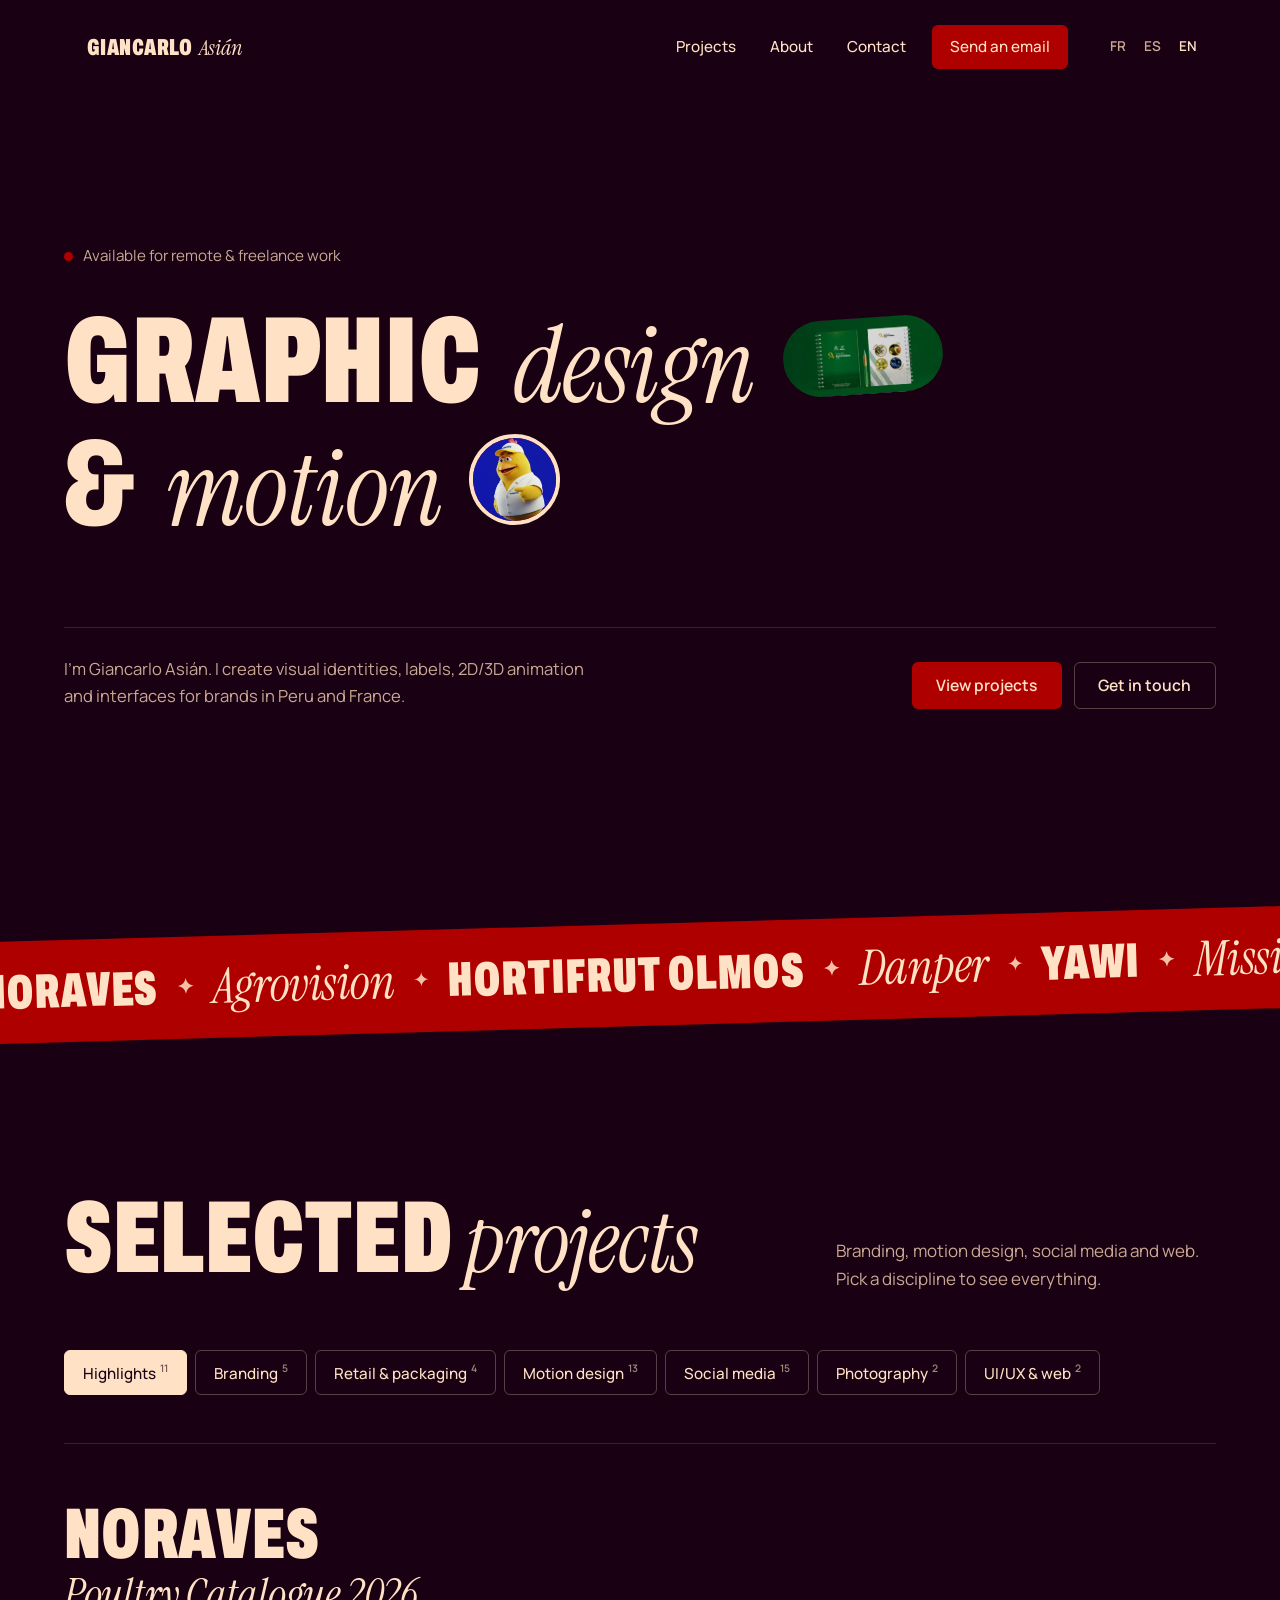
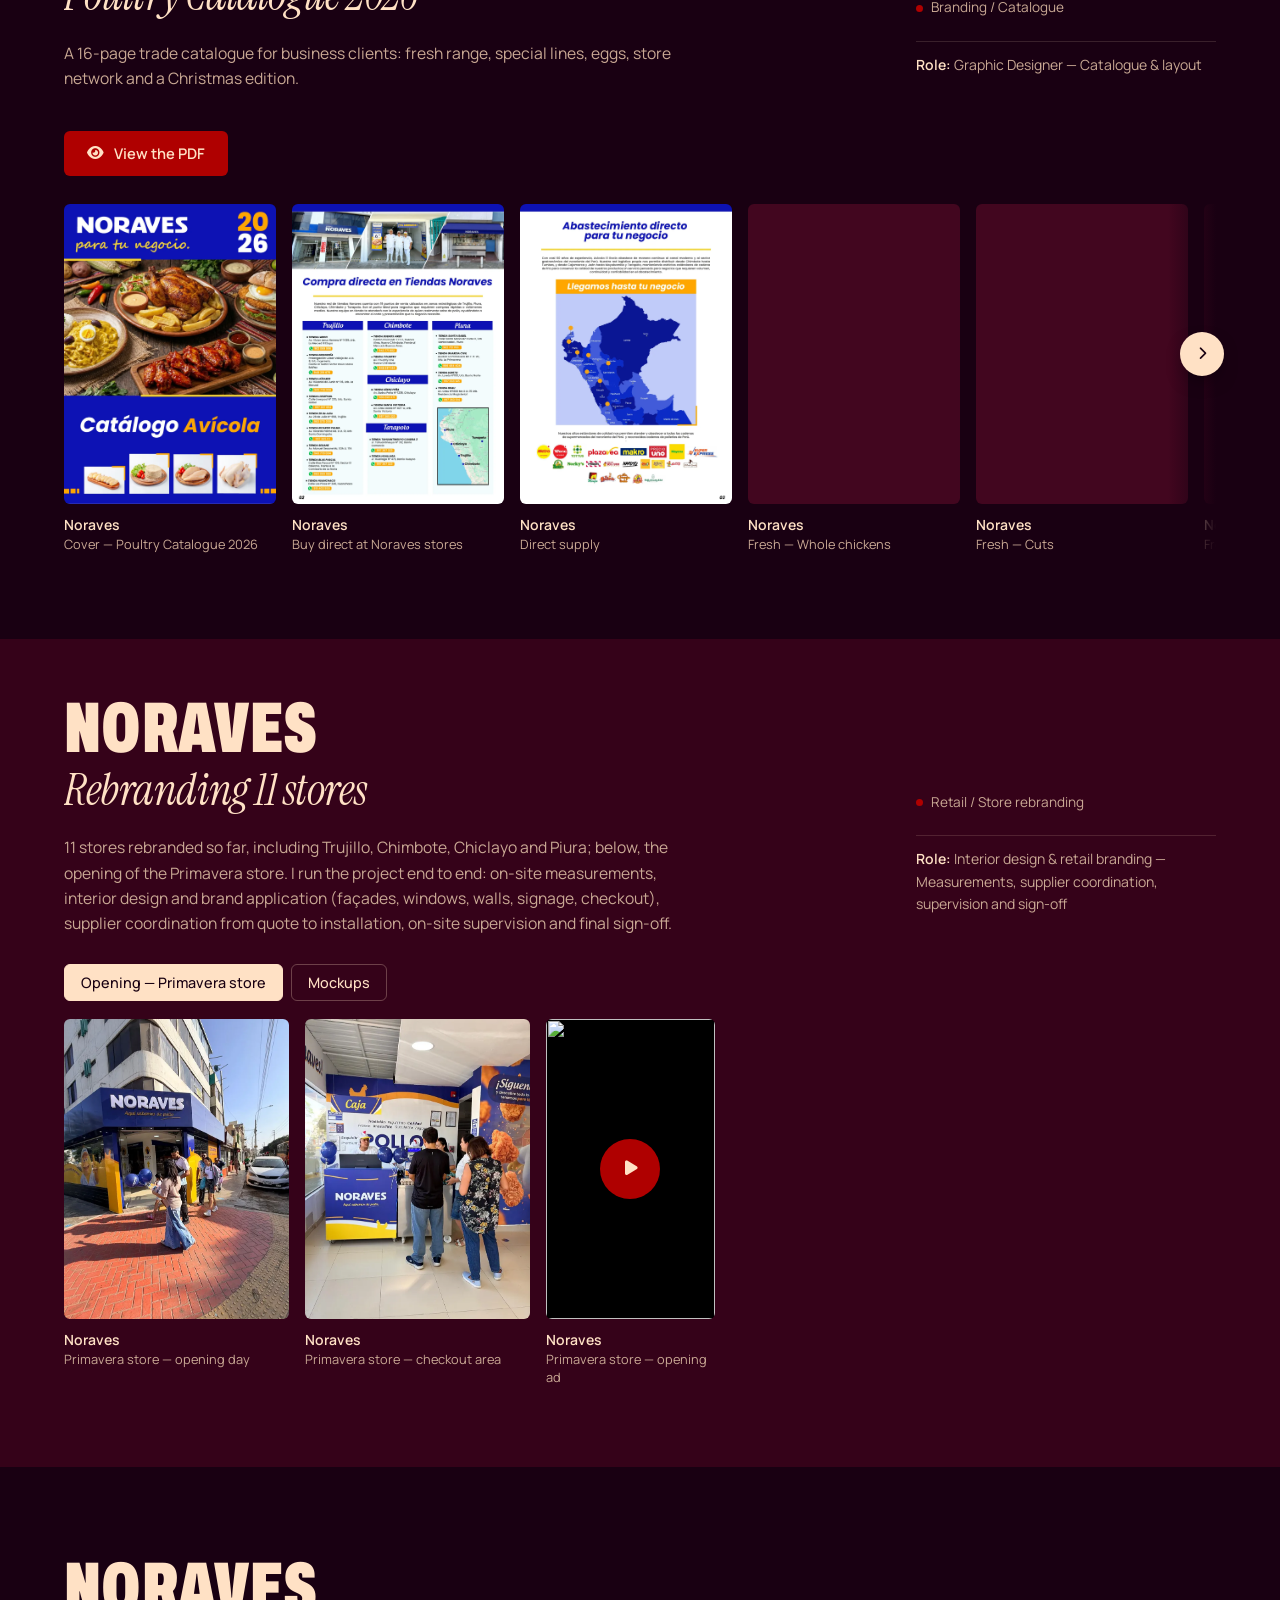
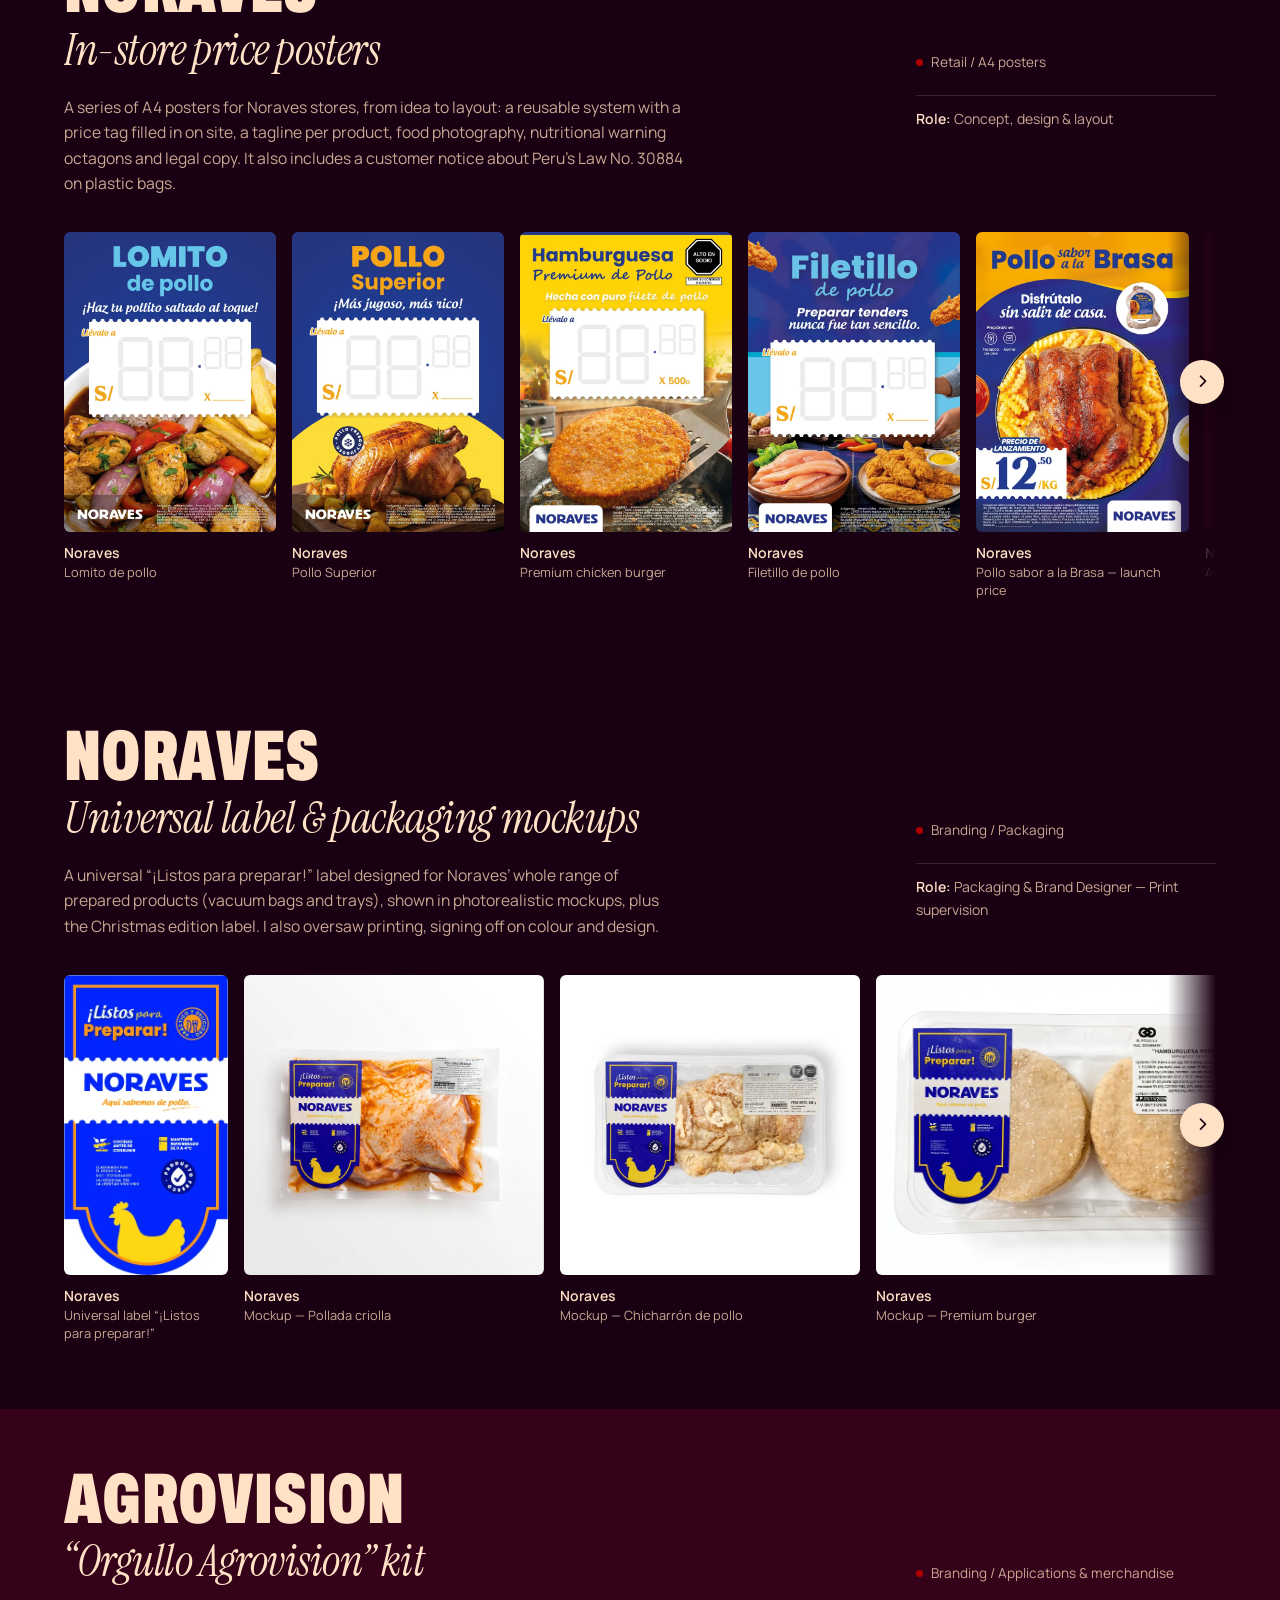
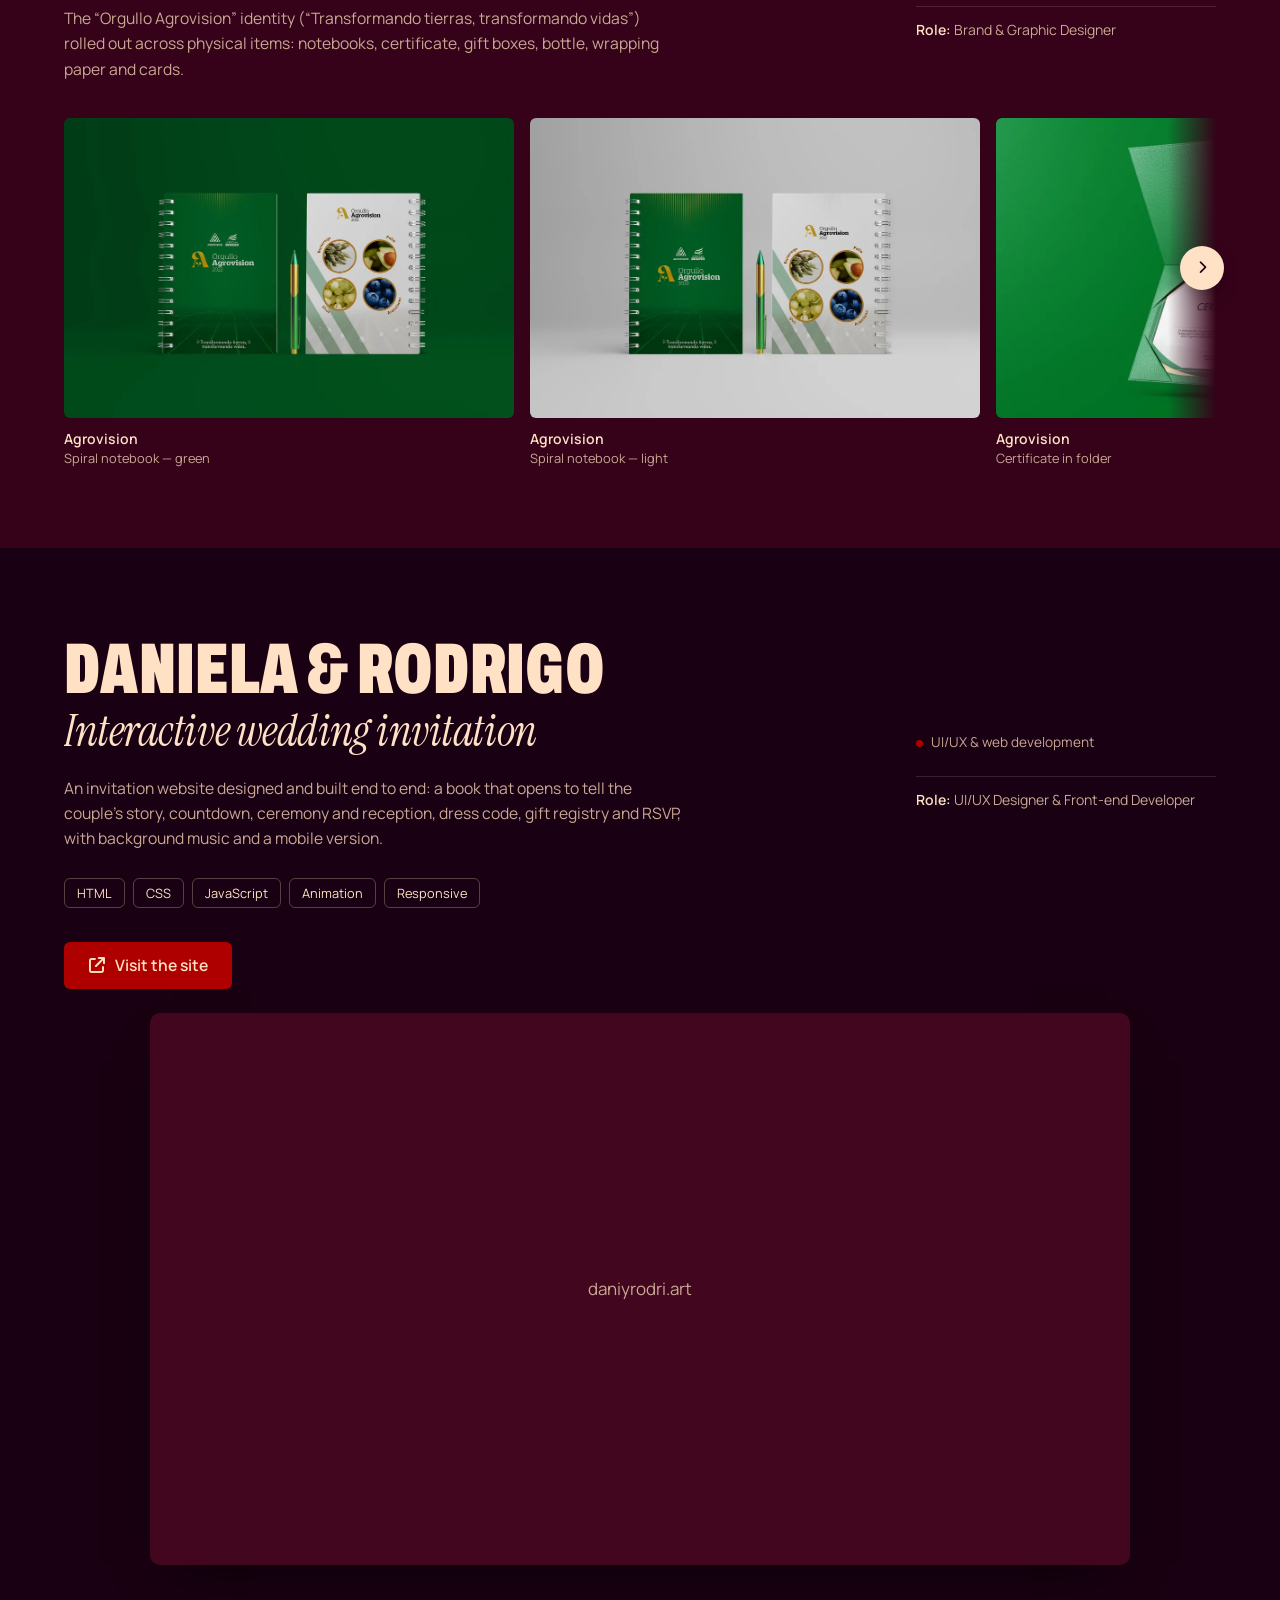
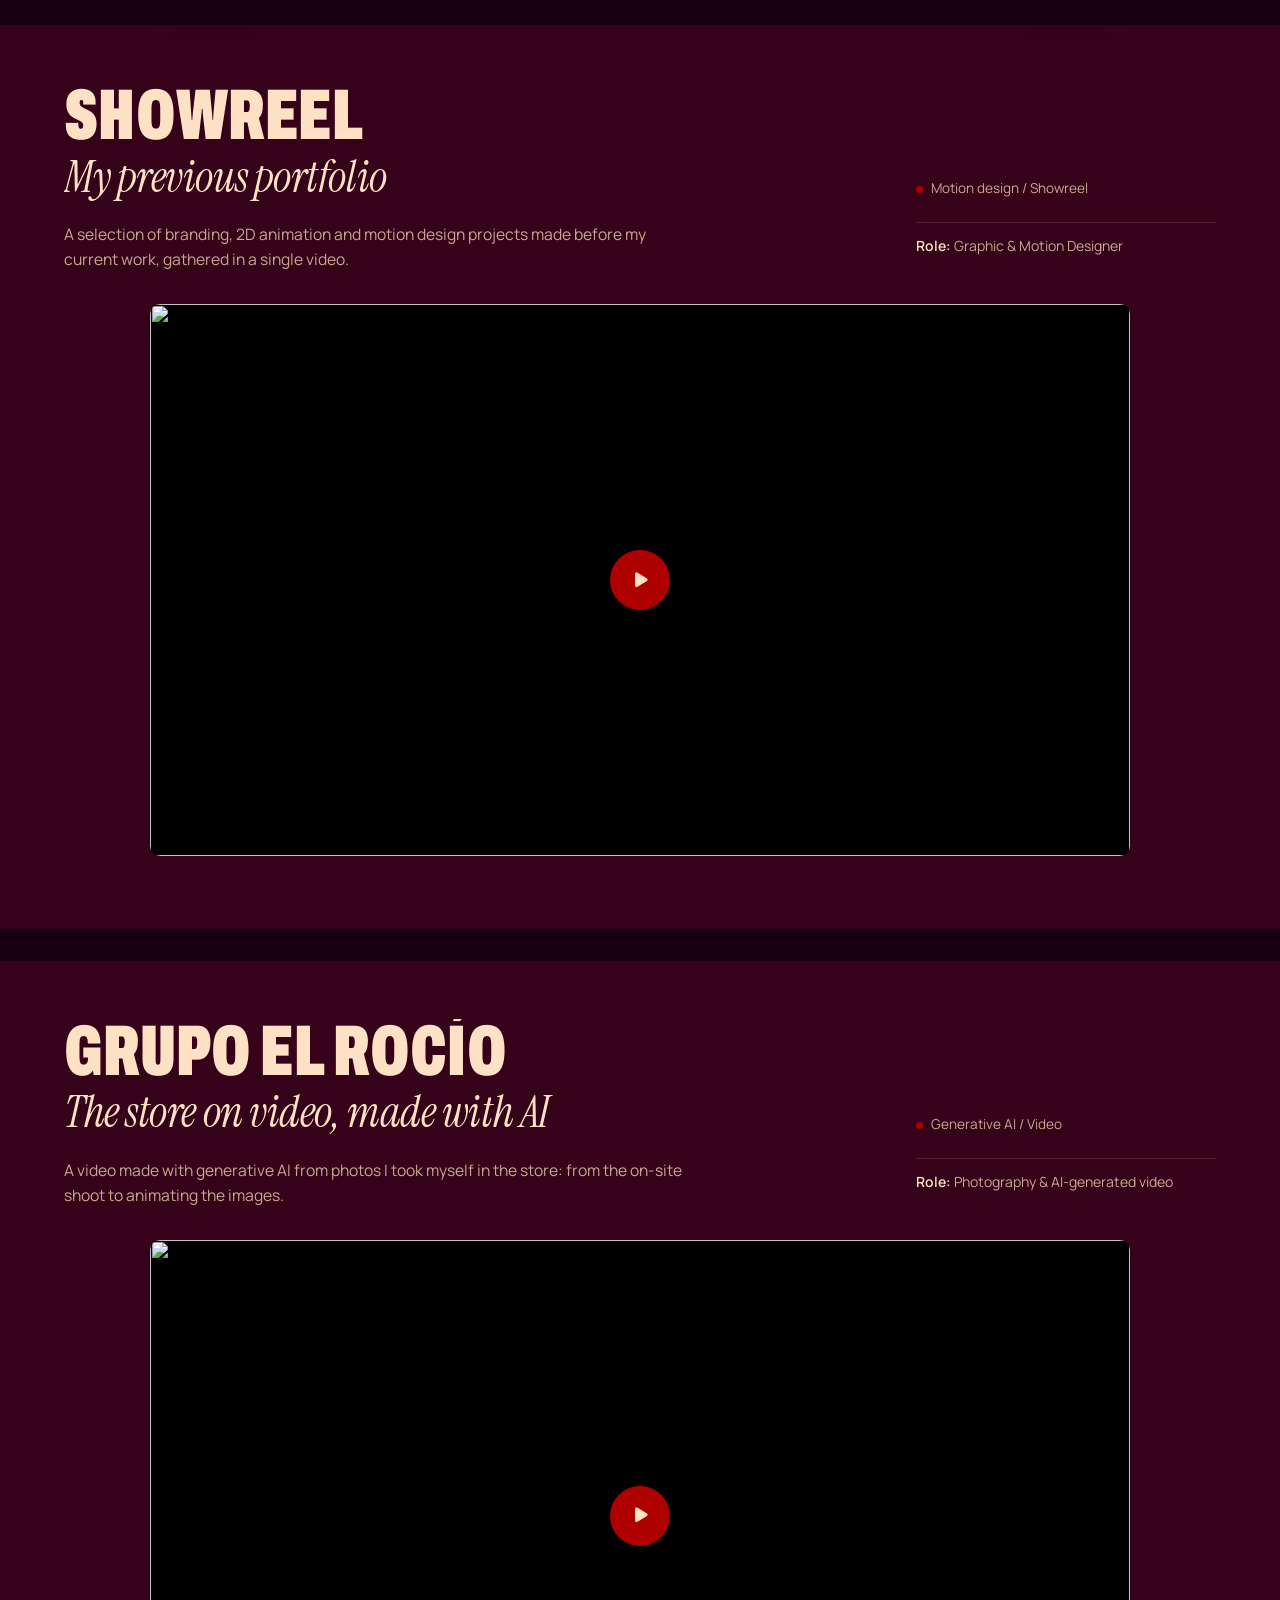
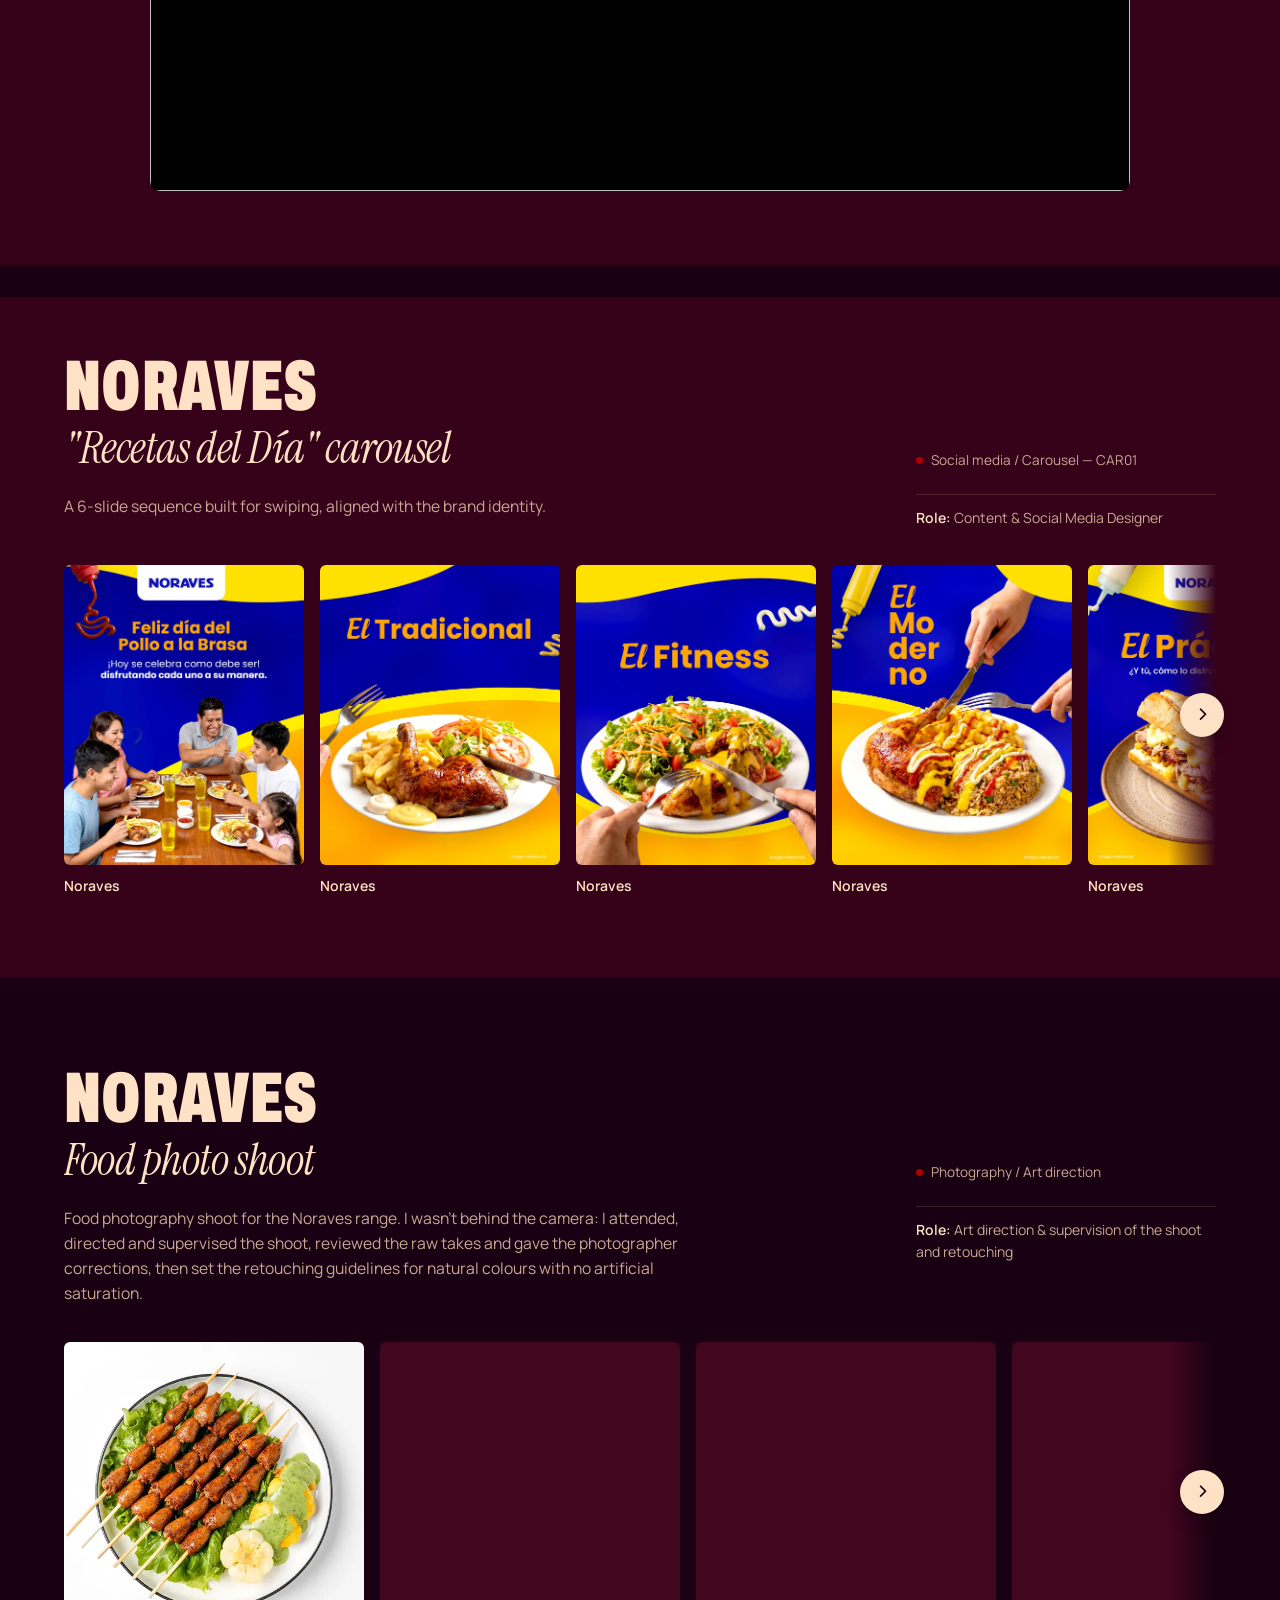
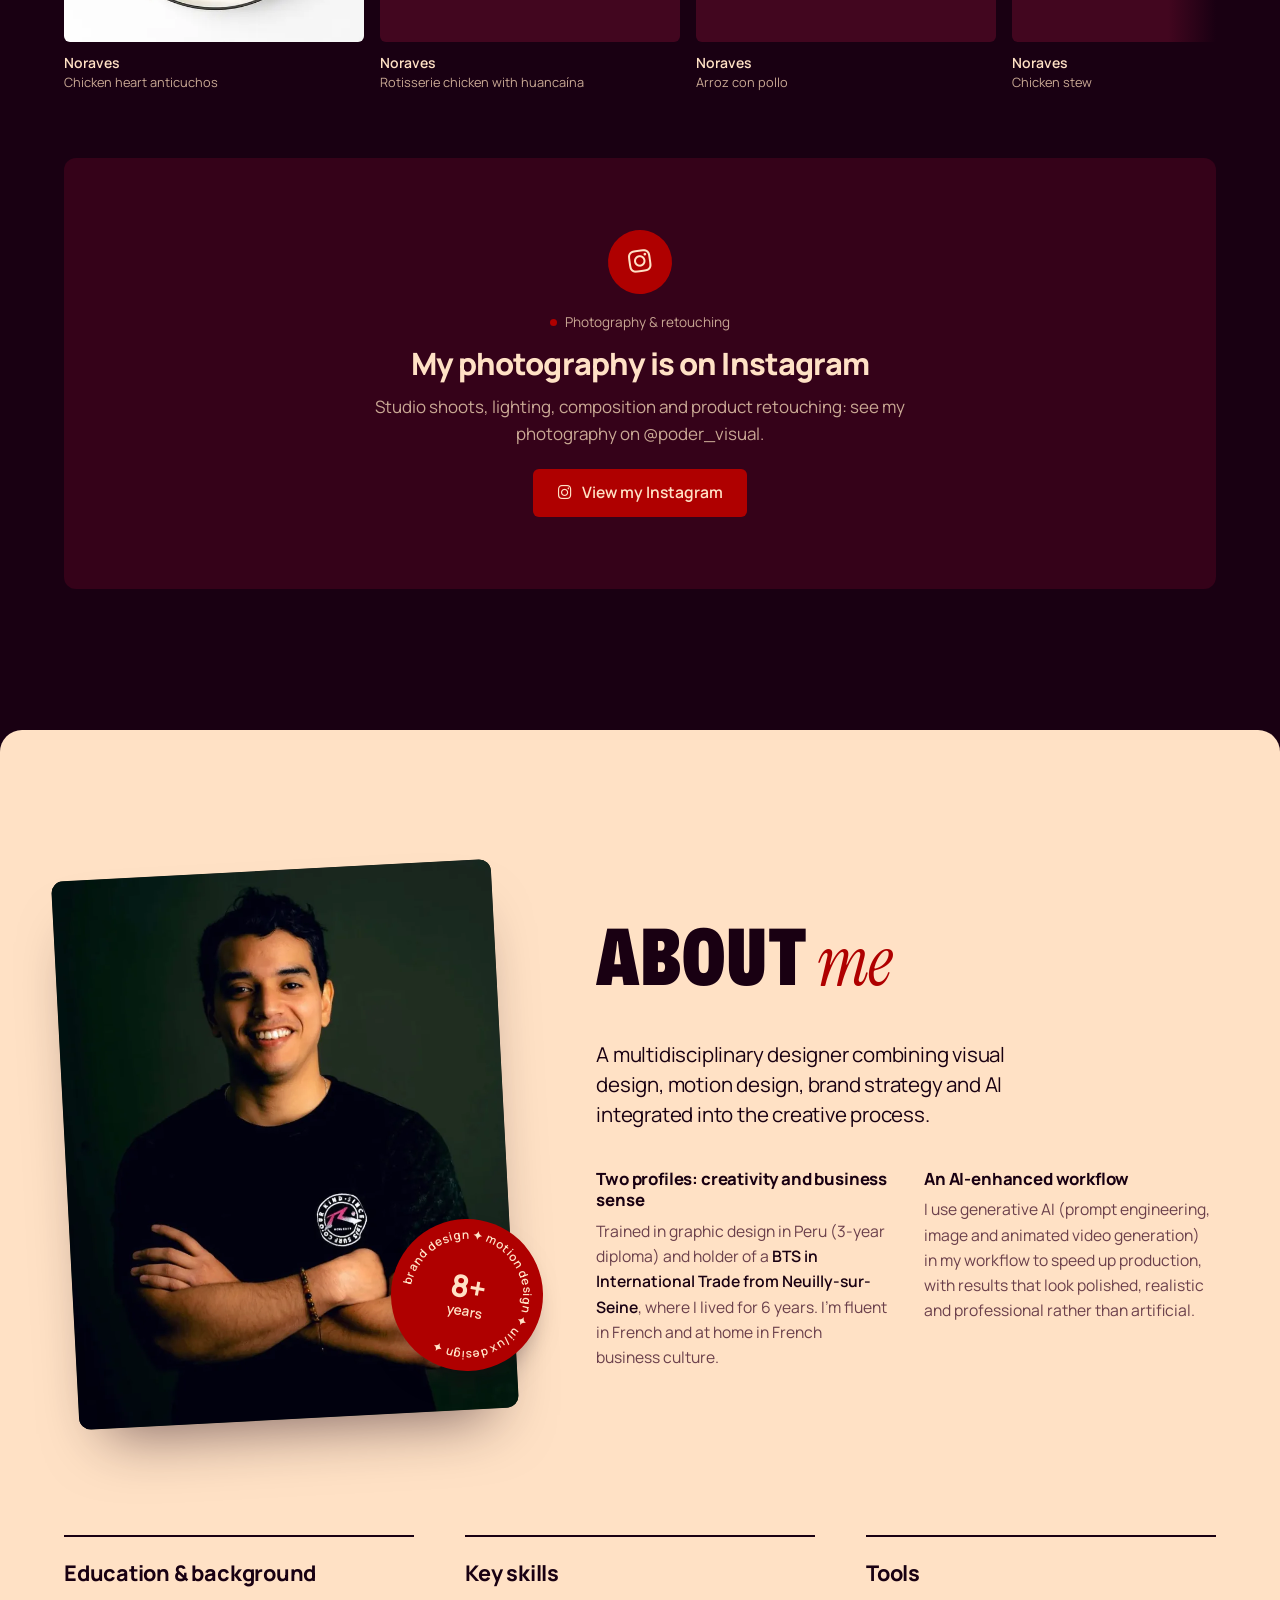
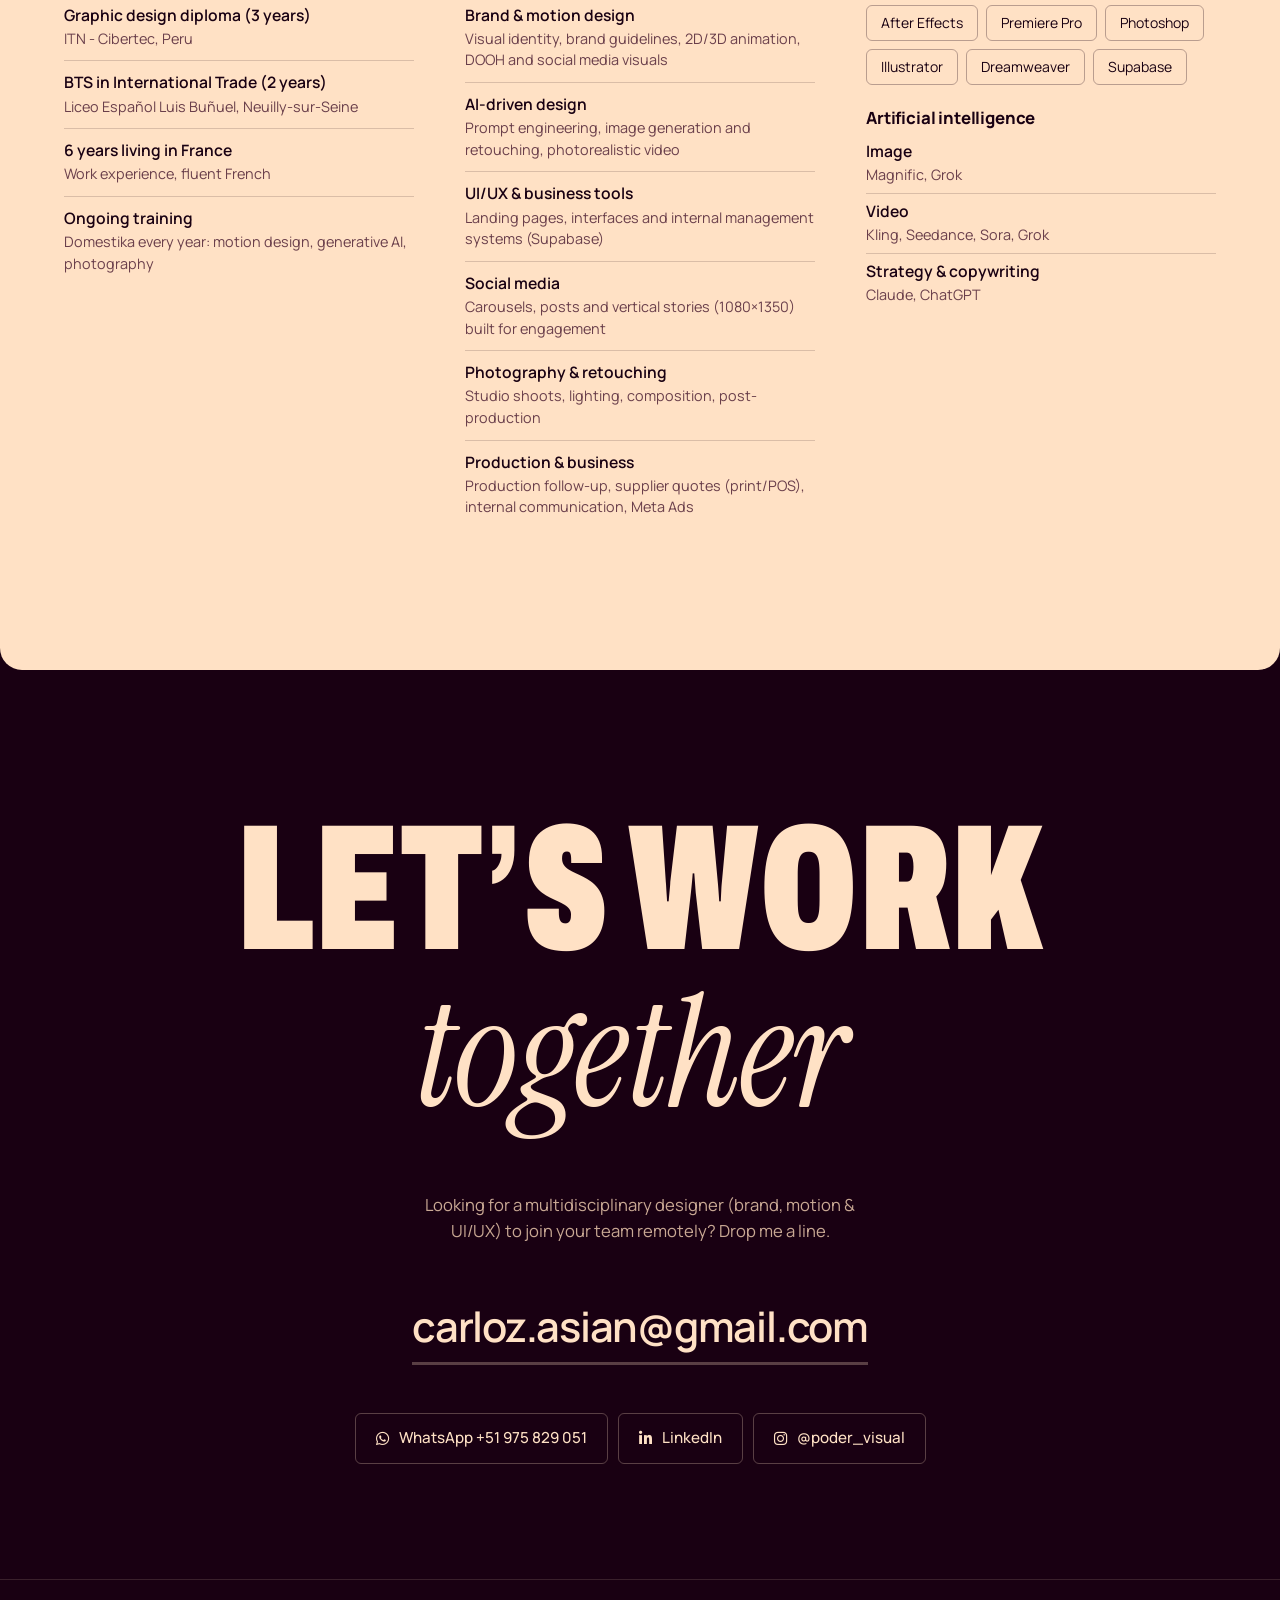
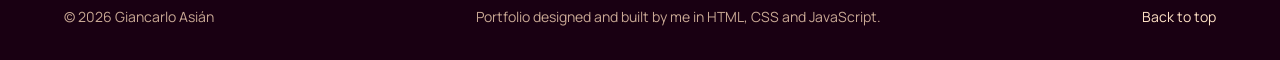
==== commit e71b28d0: "Quitar el video pequeño de Suprema de la Selección Sigue visible en el filtro Motion design.  Co-Aut" ====
--- a/en/index.html
+++ b/en/index.html
@@ -649,87 +649,6 @@
                                 <span>Pollo Navideño — Christmas edition</span>
                             </div>
                         </div>
-                        <!-- Étiquettes pas encore lancées : gardées dans <template> (jamais affichées).
-                             Pour en publier une, déplacer son bloc hors du <template>. -->
-                        <template class="etiquetas-a-publicar">
-                        <div class="mini-carousel-item">
-                            <div class="mini-carousel-media" style="aspect-ratio: 816 / 1000;"><img src="../ETIQUETAS/etiqueta-molleja-parrillera.webp" data-full="../ETIQUETAS/etiqueta-molleja-parrillera-lg.webp" alt="Noraves — Label: Molleja parrillera" width="816" height="1000" loading="lazy" decoding="async"></div>
-                            <div class="mini-carousel-caption">
-                                <strong>Noraves</strong>
-                                <span>Molleja parrillera</span>
-                            </div>
-                        </div>
-                        <div class="mini-carousel-item">
-                            <div class="mini-carousel-media" style="aspect-ratio: 816 / 1000;"><img src="../ETIQUETAS/etiqueta-filete-parrillero.webp" data-full="../ETIQUETAS/etiqueta-filete-parrillero-lg.webp" alt="Noraves — Label: Filete parrillero" width="816" height="1000" loading="lazy" decoding="async"></div>
-                            <div class="mini-carousel-caption">
-                                <strong>Noraves</strong>
-                                <span>Filete parrillero</span>
-                            </div>
-                        </div>
-                        <div class="mini-carousel-item">
-                            <div class="mini-carousel-media" style="aspect-ratio: 815 / 1000;"><img src="../ETIQUETAS/etiqueta-corazon-anticuchero.webp" data-full="../ETIQUETAS/etiqueta-corazon-anticuchero-lg.webp" alt="Noraves — Label: Corazón anticuchero" width="815" height="1000" loading="lazy" decoding="async"></div>
-                            <div class="mini-carousel-caption">
-                                <strong>Noraves</strong>
-                                <span>Corazón anticuchero</span>
-                            </div>
-                        </div>
-                        <div class="mini-carousel-item">
-                            <div class="mini-carousel-media" style="aspect-ratio: 1000 / 800;"><img src="../ETIQUETAS/etiqueta-pollada-criolla.webp" data-full="../ETIQUETAS/etiqueta-pollada-criolla-lg.webp" alt="Noraves — Label: Pollada criolla" width="1000" height="800" loading="lazy" decoding="async"></div>
-                            <div class="mini-carousel-caption">
-                                <strong>Noraves</strong>
-                                <span>Pollada criolla</span>
-                            </div>
-                        </div>
-                        <div class="mini-carousel-item">
-                            <div class="mini-carousel-media" style="aspect-ratio: 676 / 1000;"><img src="../ETIQUETAS/etiqueta-chicharron-hamburguesa.webp" data-full="../ETIQUETAS/etiqueta-chicharron-hamburguesa-lg.webp" alt="Noraves — Label: Chicharrón &amp; Hamburguesa premium" width="676" height="1000" loading="lazy" decoding="async"></div>
-                            <div class="mini-carousel-caption">
-                                <strong>Noraves</strong>
-                                <span>Chicharrón &amp; Hamburguesa premium</span>
-                            </div>
-                        </div>
-                        <div class="mini-carousel-item">
-                            <div class="mini-carousel-media" style="aspect-ratio: 687 / 1000;"><img src="../ETIQUETAS/etiqueta-nuggets-alitas-bouchet.webp" data-full="../ETIQUETAS/etiqueta-nuggets-alitas-bouchet-lg.webp" alt="Noraves — Label: Nuggets &amp; Alitas Bouchet" width="687" height="1000" loading="lazy" decoding="async"></div>
-                            <div class="mini-carousel-caption">
-                                <strong>Noraves</strong>
-                                <span>Nuggets &amp; Alitas Bouchet</span>
-                            </div>
-                        </div>
-                        <div class="mini-carousel-item">
-                            <div class="mini-carousel-media" style="aspect-ratio: 775 / 1000;"><img src="../ETIQUETAS/etiqueta-pollo-a-la-brasa.webp" data-full="../ETIQUETAS/etiqueta-pollo-a-la-brasa-lg.webp" alt="Noraves — Label: Pollo sabor a la Brasa" width="775" height="1000" loading="lazy" decoding="async"></div>
-                            <div class="mini-carousel-caption">
-                                <strong>Noraves</strong>
-                                <span>Pollo sabor a la Brasa</span>
-                            </div>
-                        </div>
-                        <div class="mini-carousel-item">
-                            <div class="mini-carousel-media" style="aspect-ratio: 341 / 1000;"><img src="../ETIQUETAS/etiqueta-lomito-filetillo.webp" data-full="../ETIQUETAS/etiqueta-lomito-filetillo-lg.webp" alt="Noraves — Label: Lomito &amp; Filetillo" width="341" height="1000" loading="lazy" decoding="async"></div>
-                            <div class="mini-carousel-caption">
-                                <strong>Noraves</strong>
-                                <span>Lomito &amp; Filetillo</span>
-                            </div>
-                        </div>
-                        <div class="mini-carousel-item">
-                            <div class="mini-carousel-media" style="aspect-ratio: 876 / 1000;"><img src="../ETIQUETAS/etiqueta-alitas-korean-bbq.webp" data-full="../ETIQUETAS/etiqueta-alitas-korean-bbq-lg.webp" alt="Noraves — Label: Alitas korean BBQ picante" width="876" height="1000" loading="lazy" decoding="async"></div>
-                            <div class="mini-carousel-caption">
-                                <strong>Noraves</strong>
-                                <span>Alitas korean BBQ picante</span>
-                            </div>
-                        </div>
-                        <div class="mini-carousel-item">
-                            <div class="mini-carousel-media" style="aspect-ratio: 1000 / 925;"><img src="../ETIQUETAS/etiqueta-milanesa-suprema.webp" data-full="../ETIQUETAS/etiqueta-milanesa-suprema-lg.webp" alt="Noraves — Label: Sábana de Milanesa &amp; Suprema" width="1000" height="925" loading="lazy" decoding="async"></div>
-                            <div class="mini-carousel-caption">
-                                <strong>Noraves</strong>
-                                <span>Sábana de Milanesa &amp; Suprema</span>
-                            </div>
-                        </div>
-                        <div class="mini-carousel-item">
-                            <div class="mini-carousel-media" style="aspect-ratio: 1000 / 341;"><img src="../ETIQUETAS/etiqueta-bolsa-pollo-superior.webp" data-full="../ETIQUETAS/etiqueta-bolsa-pollo-superior-lg.webp" alt="Noraves — Dieline — Pollo Superior bag" width="1000" height="341" loading="lazy" decoding="async"></div>
-                            <div class="mini-carousel-caption">
-                                <strong>Noraves</strong>
-                                <span>Dieline — Pollo Superior bag</span>
-                            </div>
-                        </div>
-                        </template>
                     </div>
                     <div class="project-role">
                         <strong>Role:</strong> Packaging &amp; Brand Designer — Print supervision
@@ -1069,7 +988,7 @@
 
                 <h3 class="group-title" data-category="motion">Noraves</h3>
 
-                <article class="project-card" data-category="motion" data-featured="true">
+                <article class="project-card" data-category="motion">
                     <div class="project-media">
                         <div class="video-embed-wrapper" style="aspect-ratio: 526 / 935;">
                             <a class="video-thumb" href="https://www.youtube.com/watch?v=QU4HtF_U2KU" data-video-id="QU4HtF_U2KU" target="_blank" rel="noopener" aria-label="Play video: Noraves — Suprema"><img src="https://i.ytimg.com/vi/QU4HtF_U2KU/maxresdefault.jpg" alt="" loading="lazy" decoding="async" onerror="this.onerror=null;this.src='https://i.ytimg.com/vi/QU4HtF_U2KU/hqdefault.jpg'"><span class="video-play" aria-hidden="true"><i class="fas fa-play"></i></span></a>
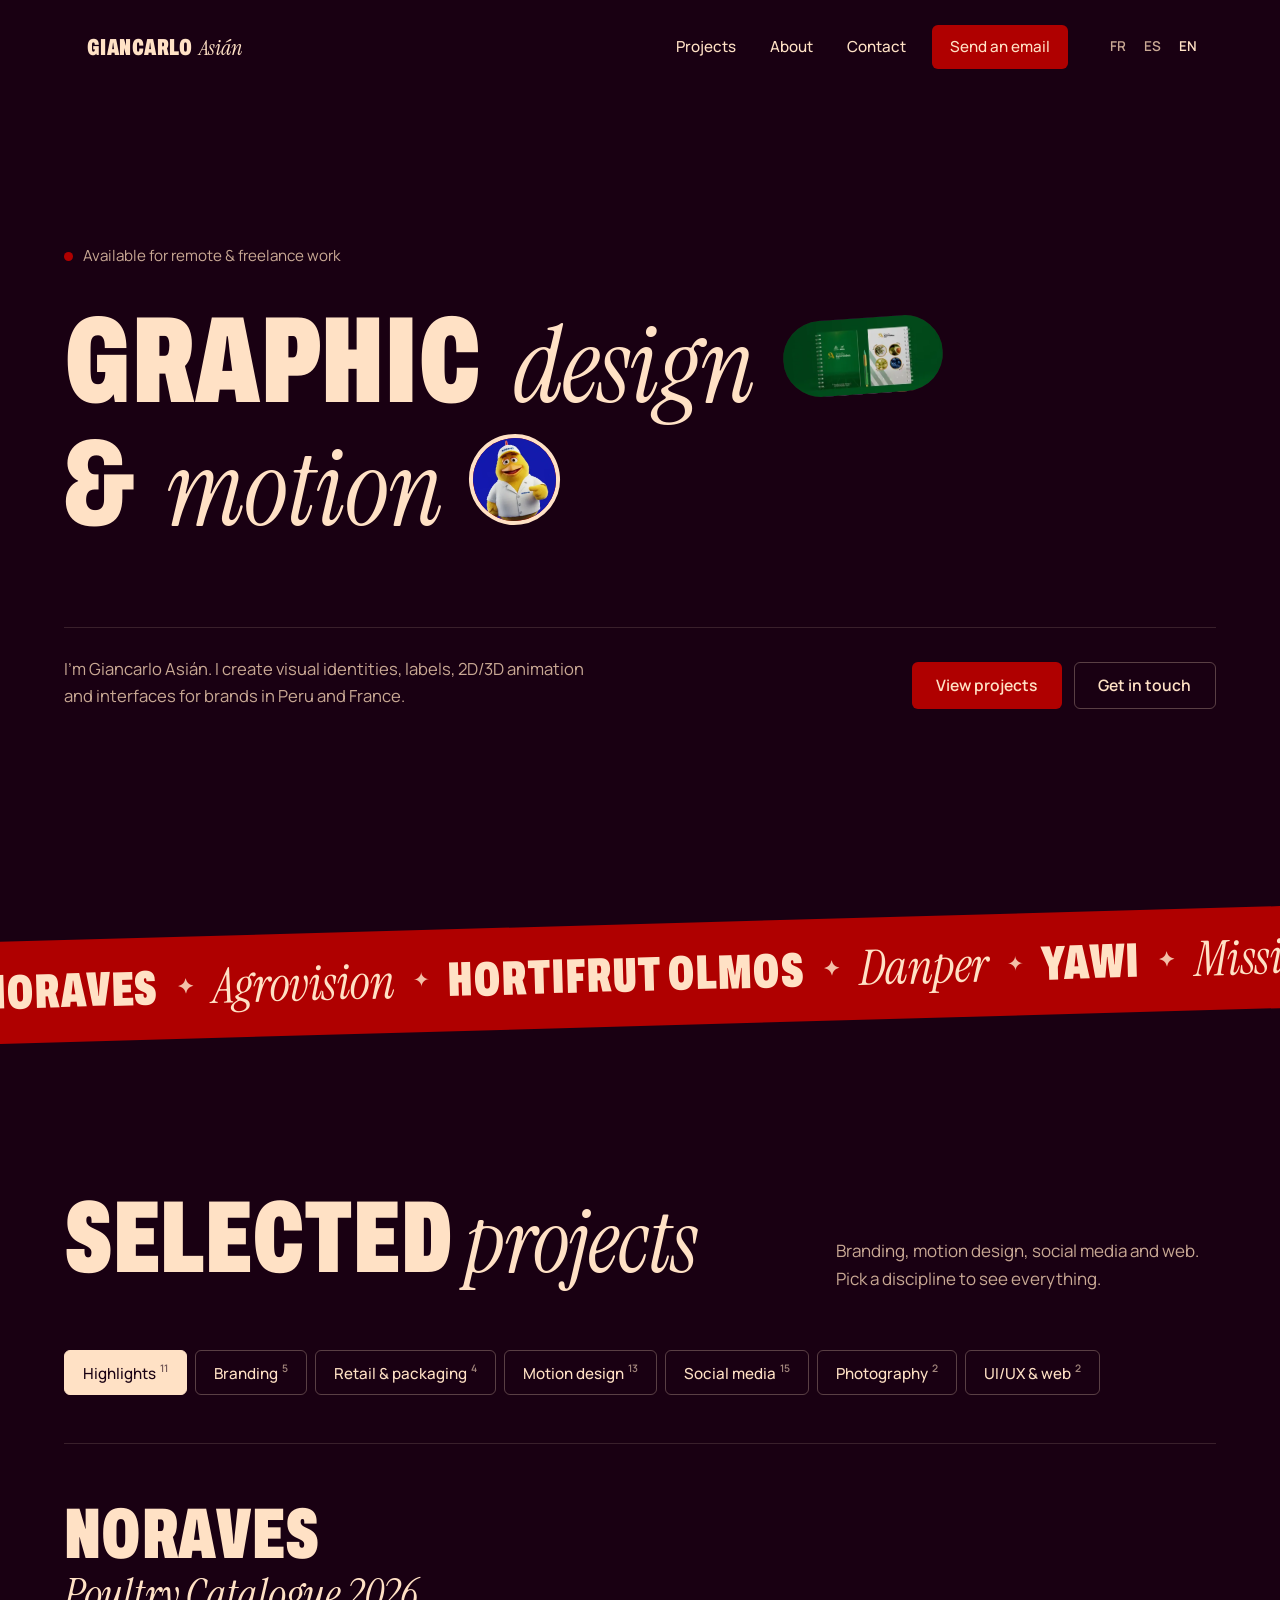
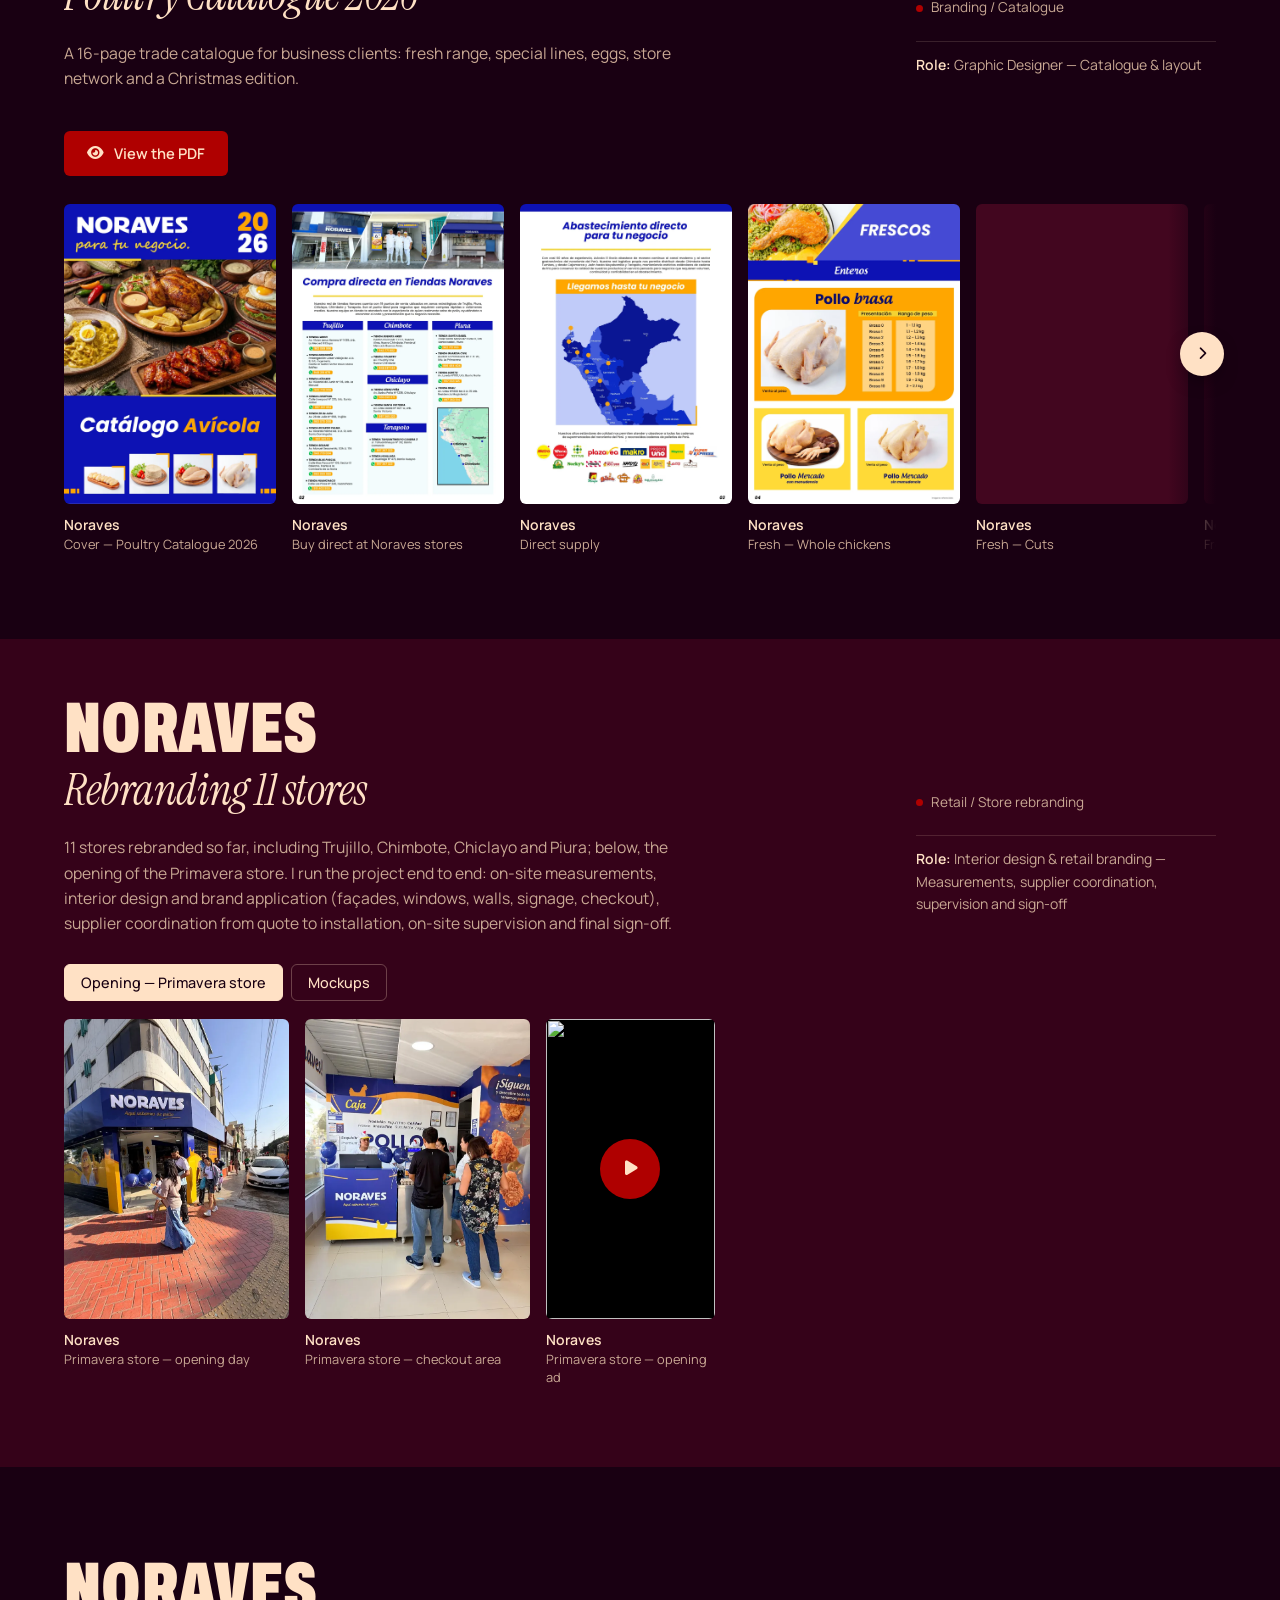
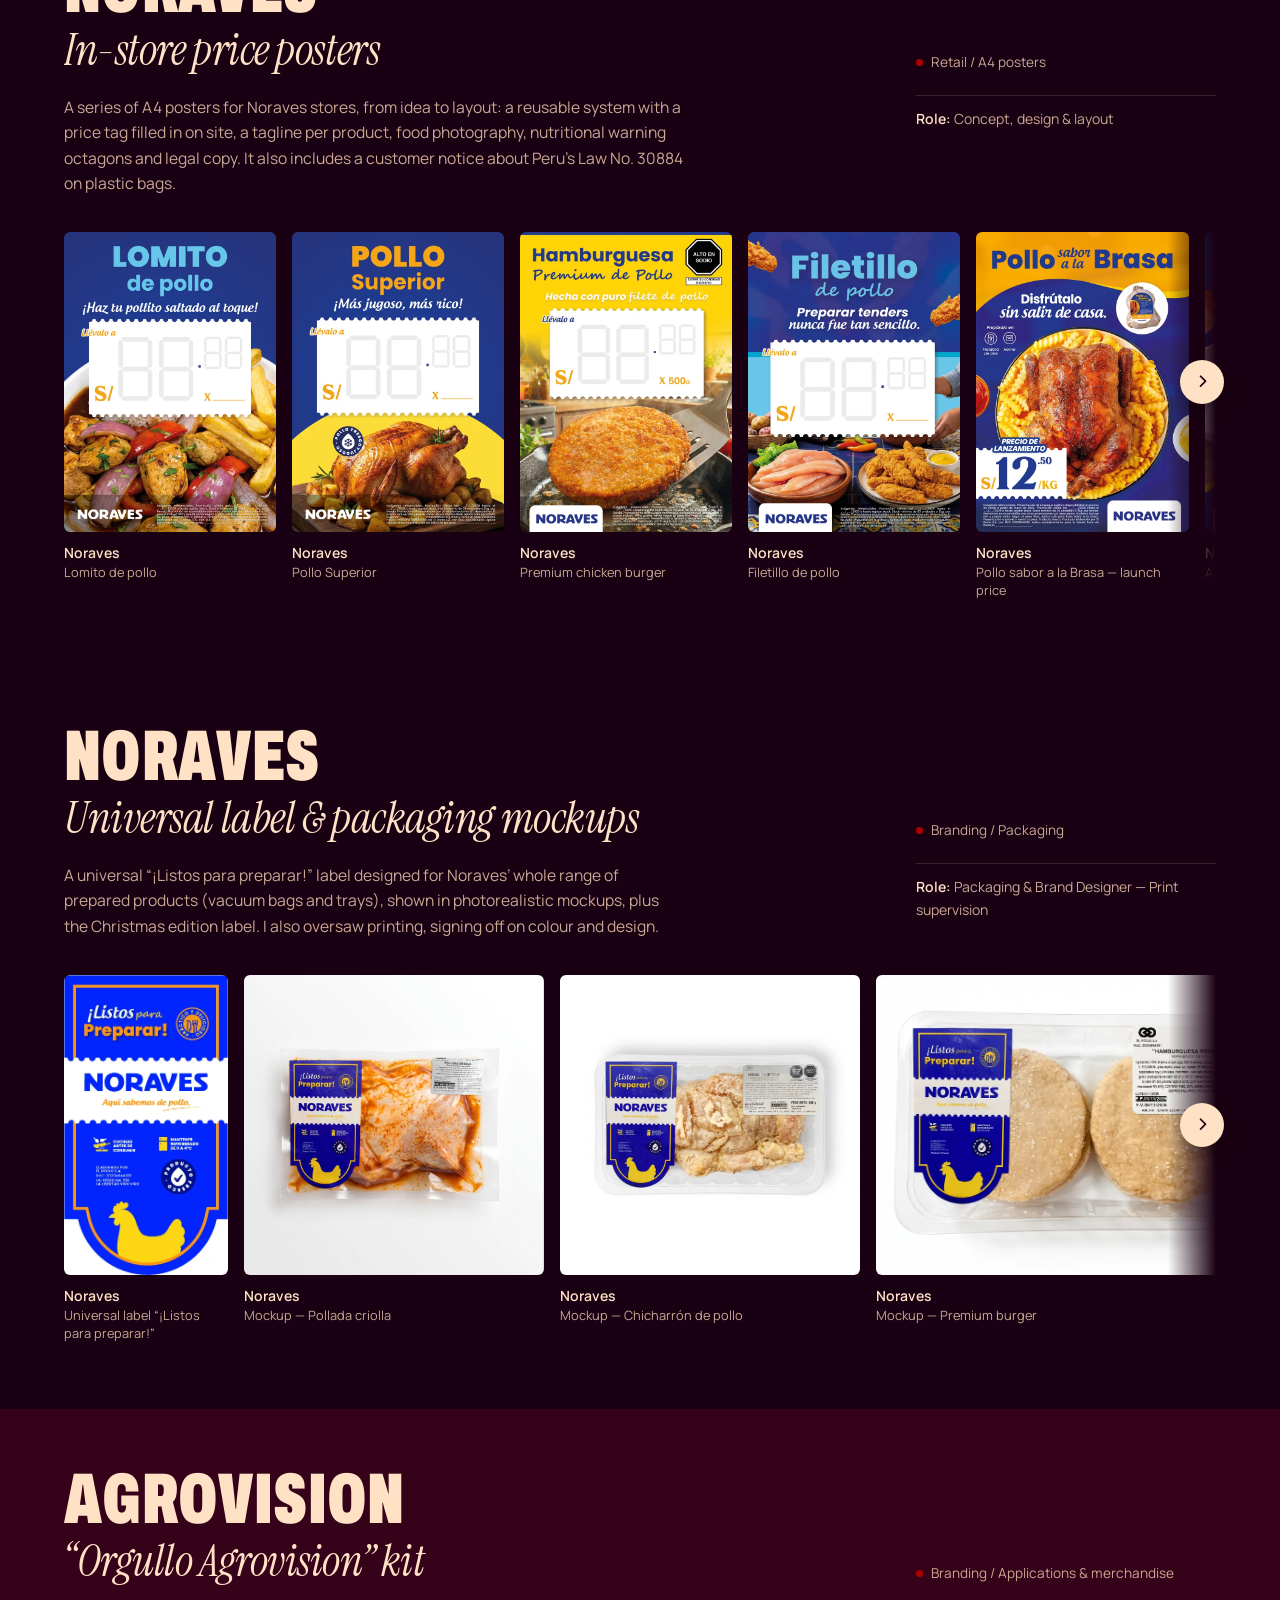
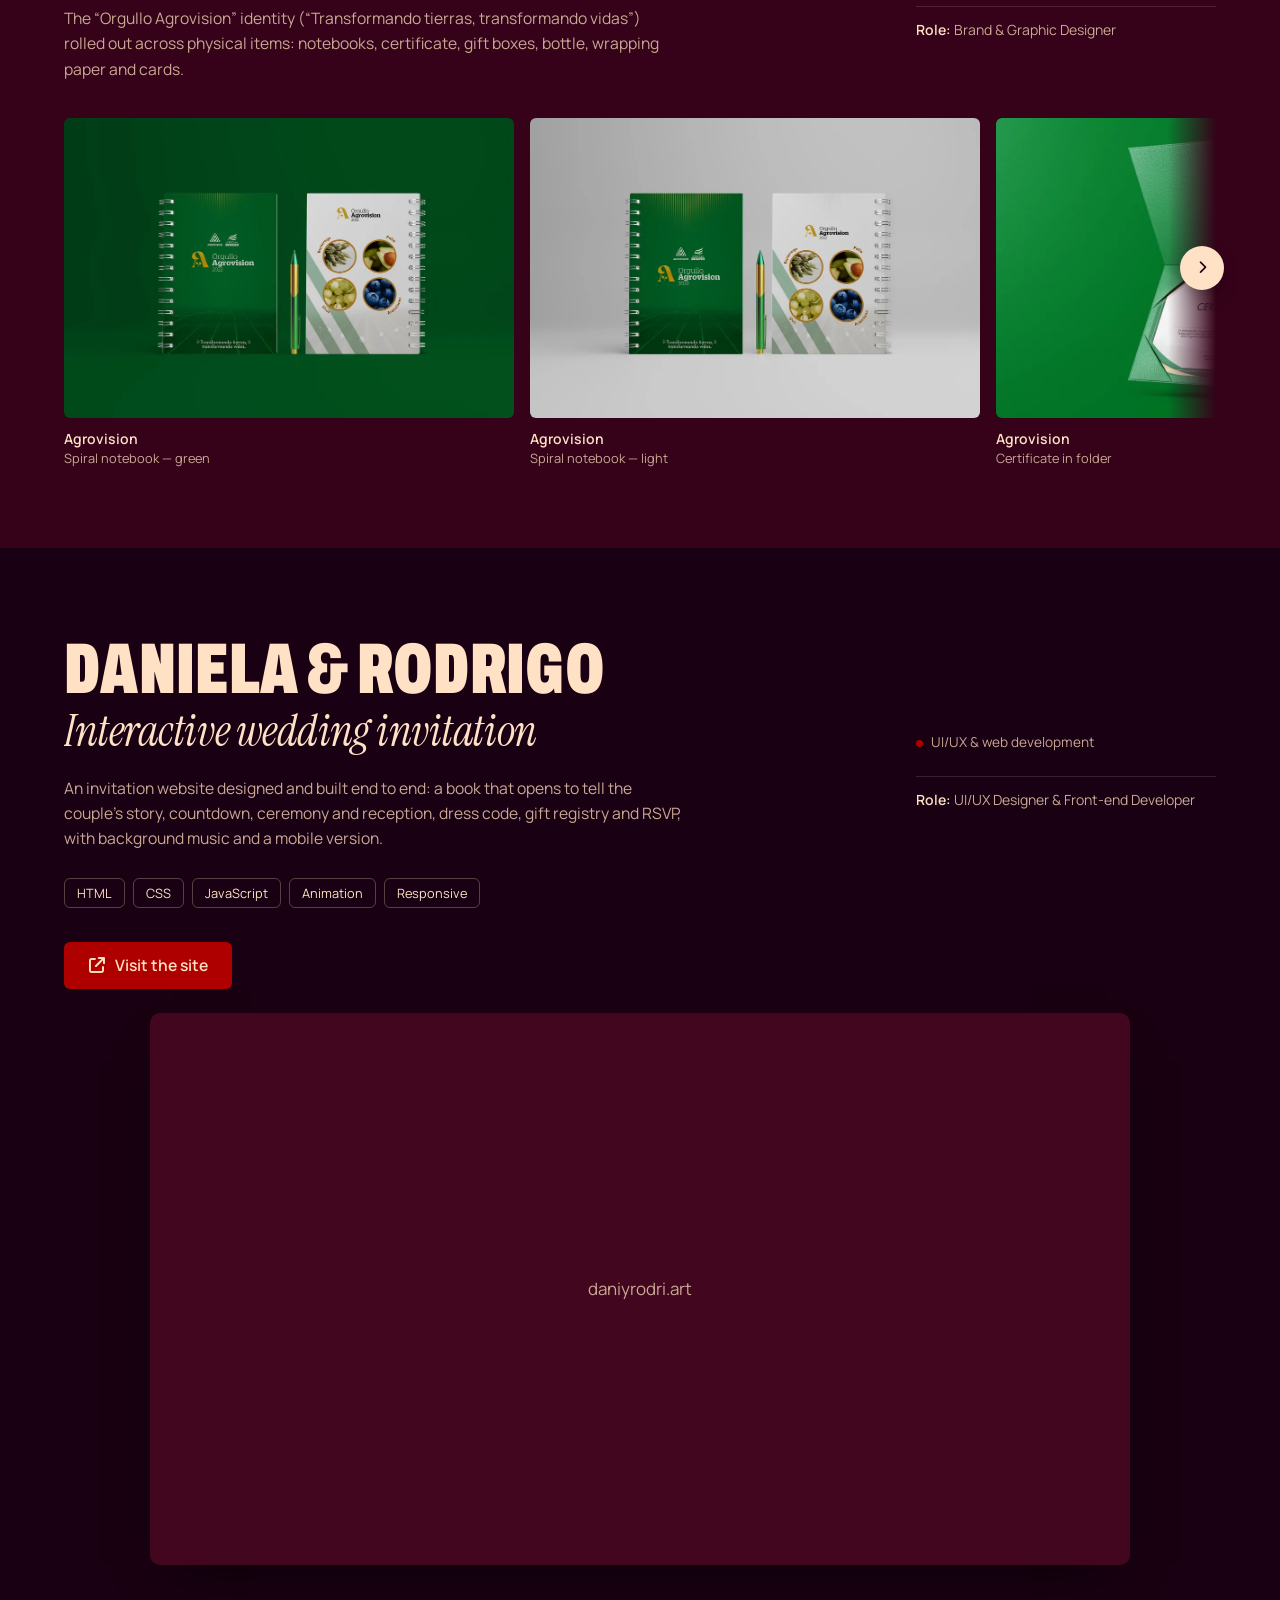
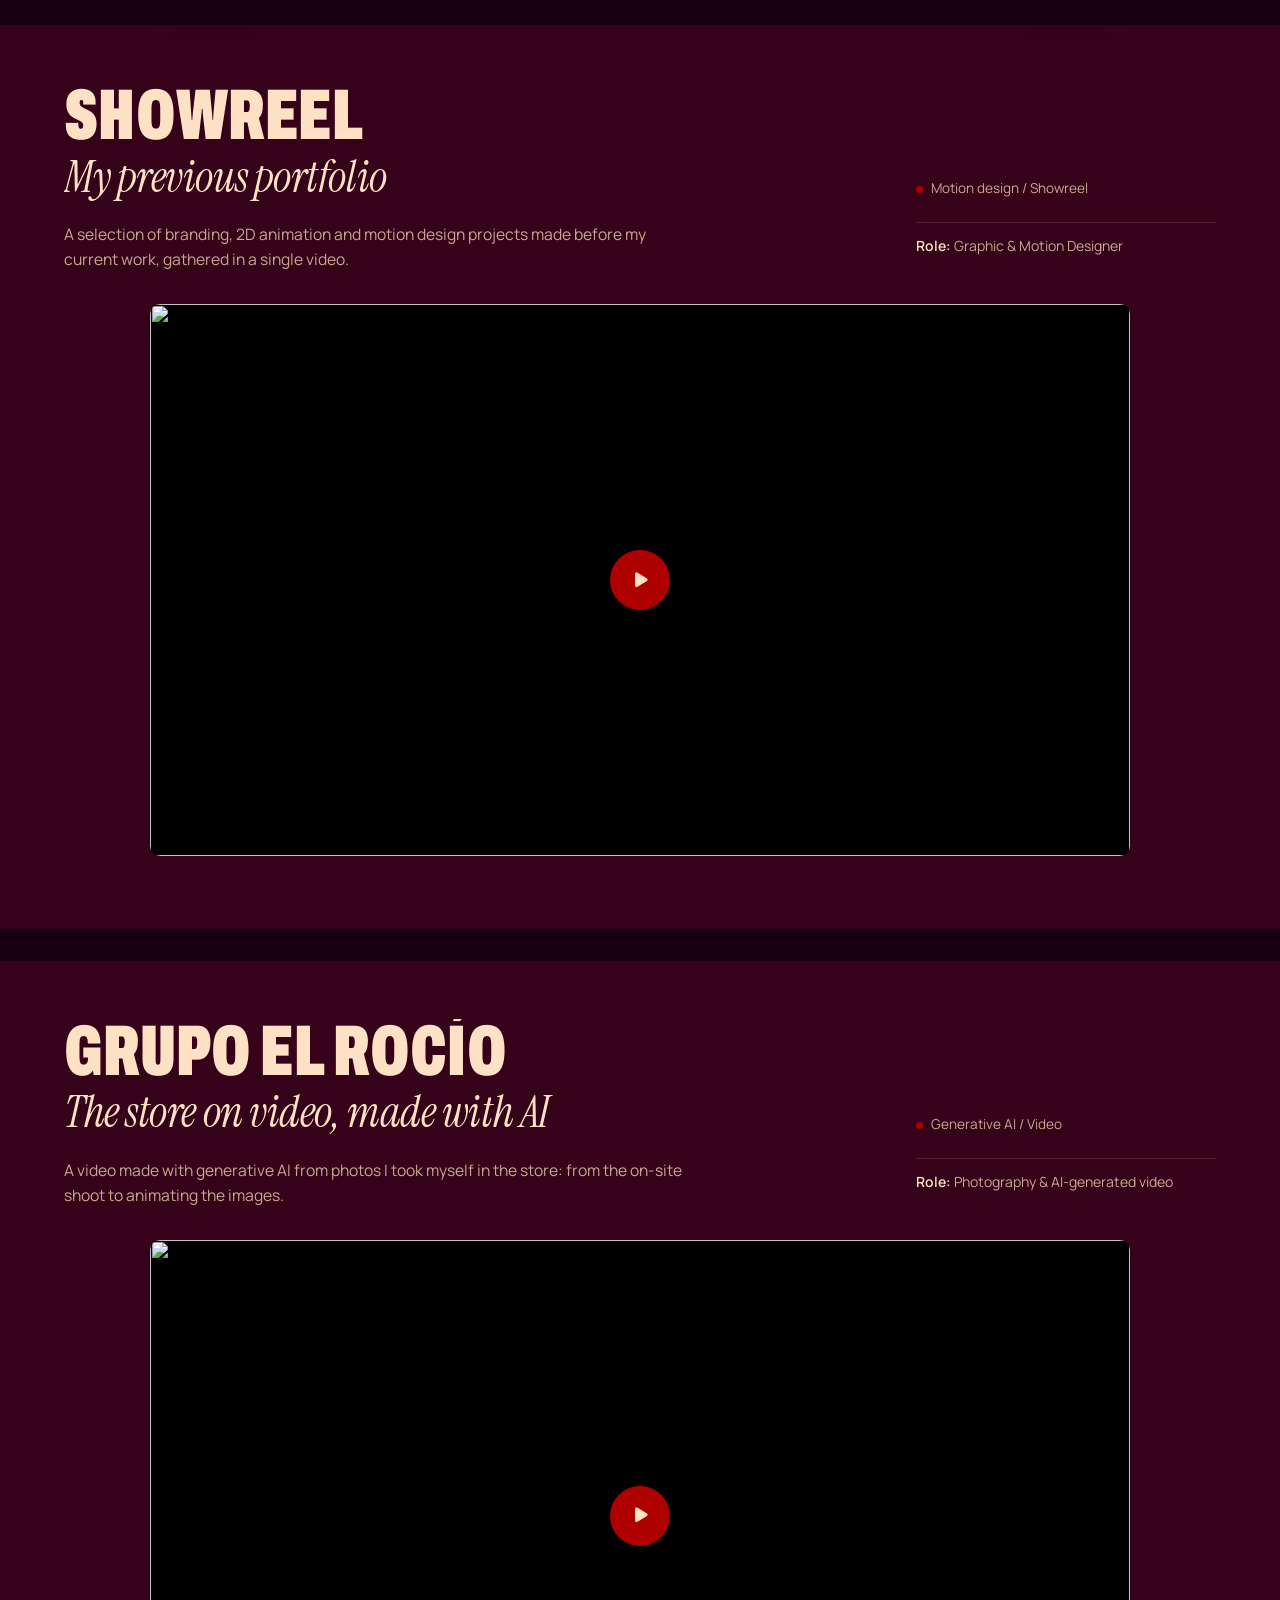
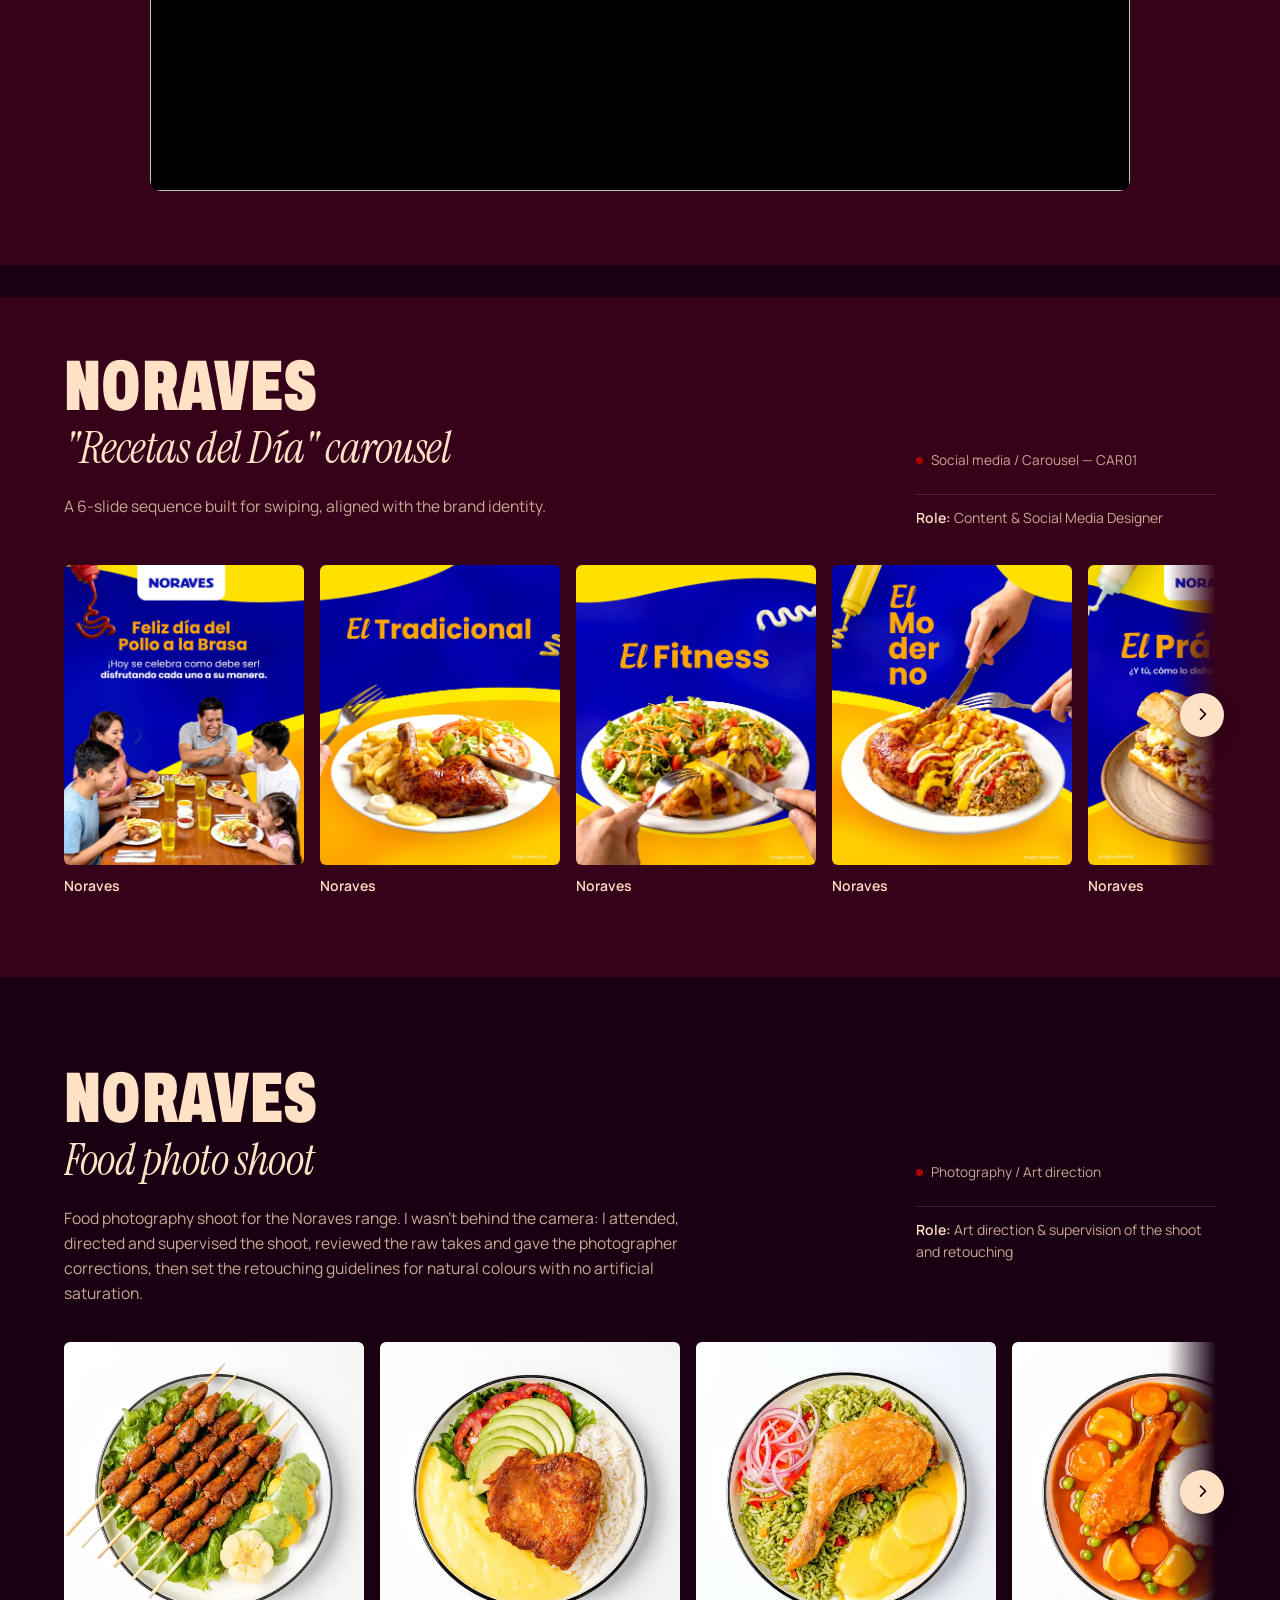
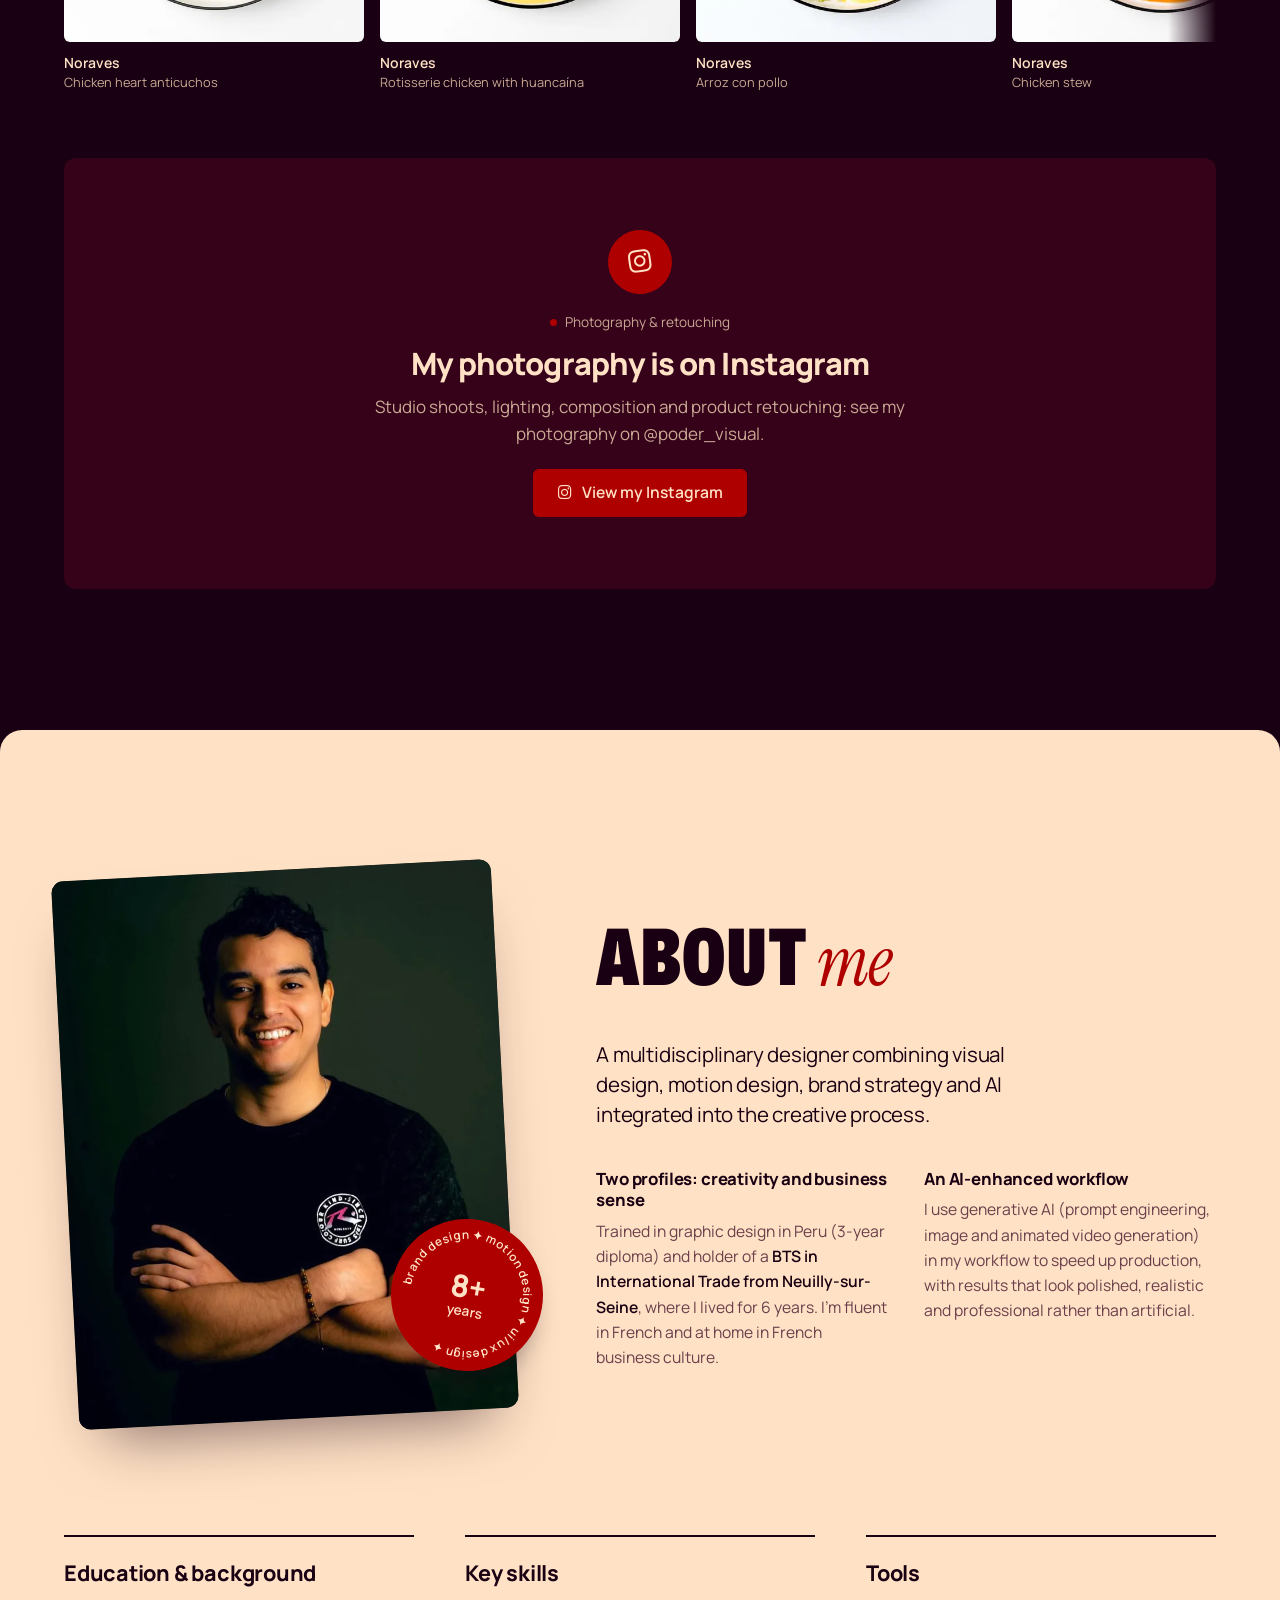
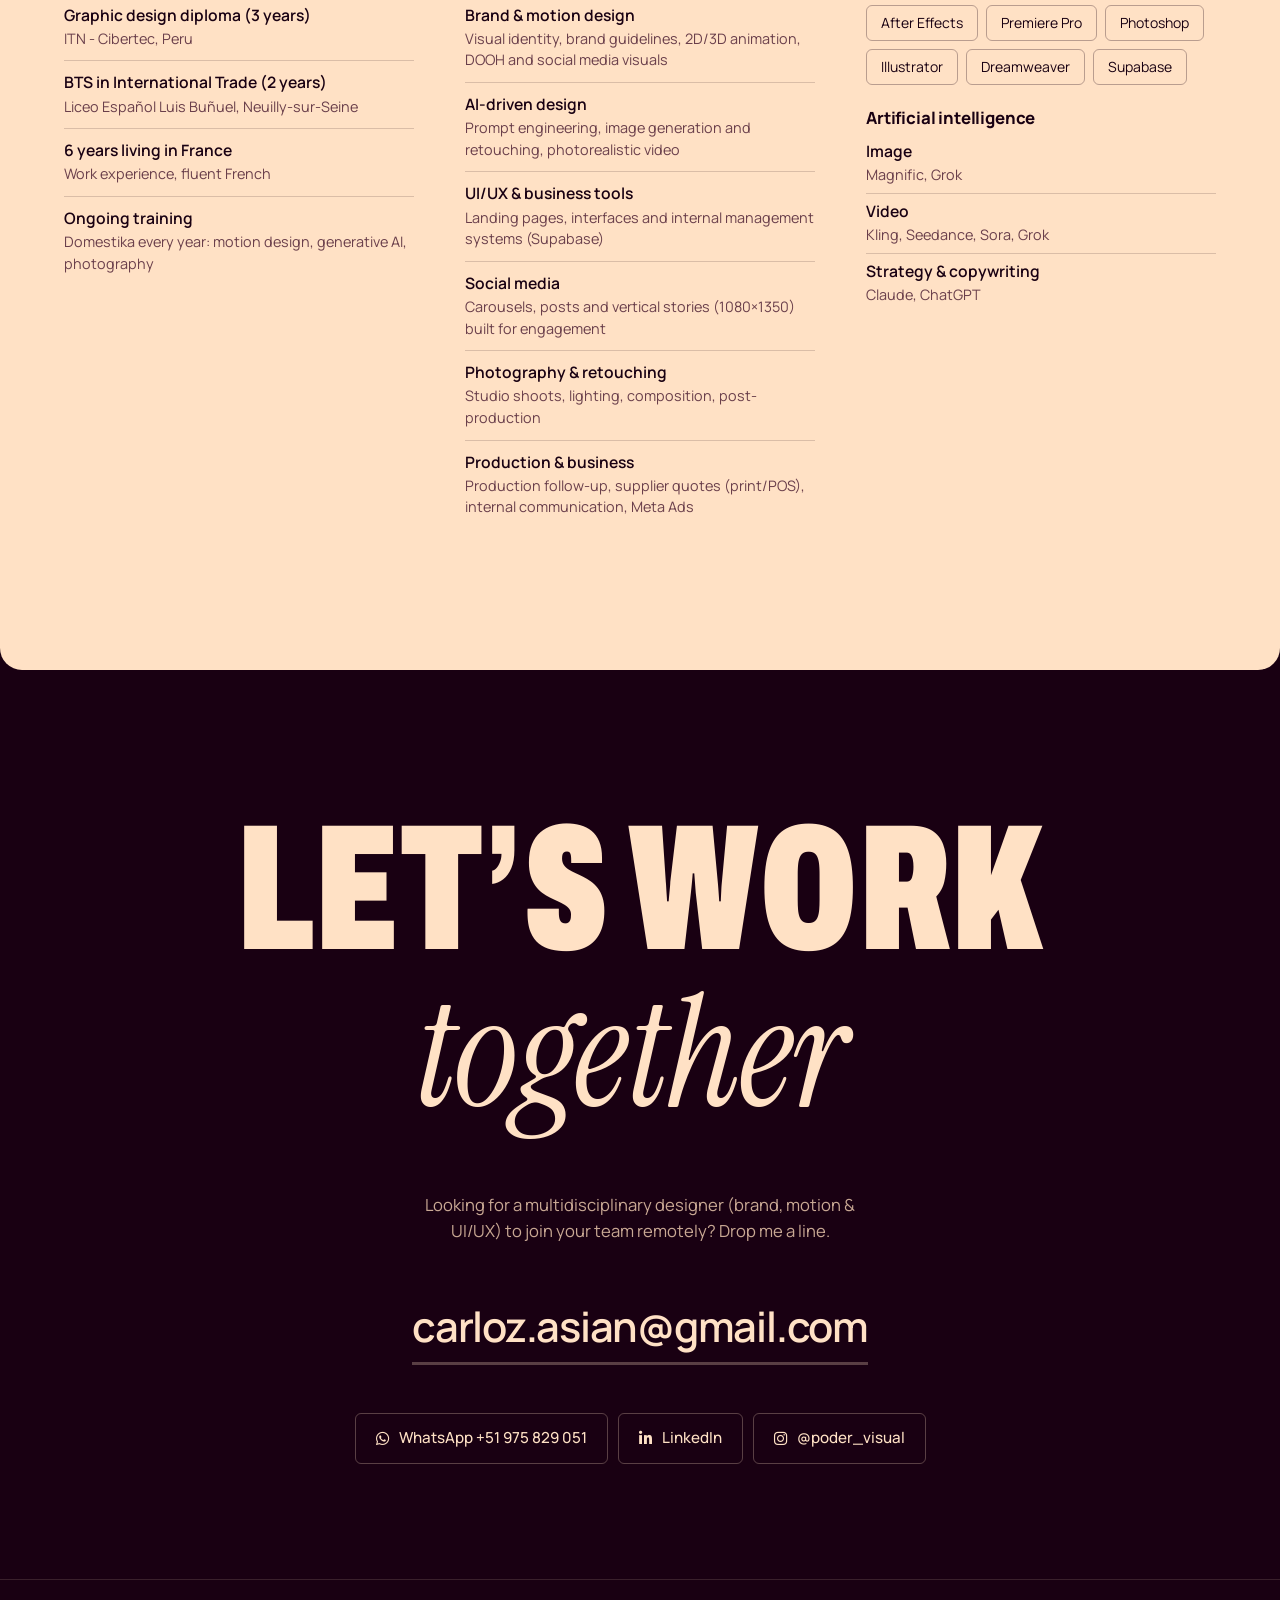
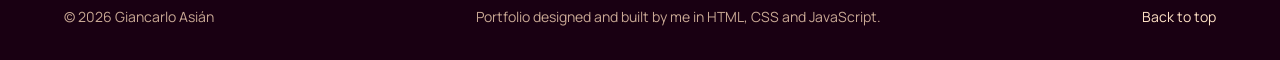
==== commit 43556832: "Motion: subir Dulce y Salado justo después de Noraves Co-Authored-By: Claude Opus 5.5 <noreply@anthr" ====
--- a/en/index.html
+++ b/en/index.html
@@ -1142,6 +1142,57 @@
                     </div>
                 </article>
 
+                <h3 class="group-title" data-category="motion">Dulce y Salado</h3>
+
+                <article class="project-card project-card--wide" data-category="motion">
+                    <div class="project-info">
+                        <span class="project-tag">Motion graphics &amp; Shorts</span>
+                        <h3>Dulce y Salado — Shorts</h3>
+                        <p>Vertical Shorts for Dulce y Salado’s social media: Torta Helada, Dulce o Salado, Visítanos and Torta de Chocolate.</p>
+                    </div>
+                    <div class="mini-carousel video-carousel">
+                        <div class="video-carousel-item">
+                            <div class="video-embed-wrapper" style="aspect-ratio: 526 / 935;">
+                                <a class="video-thumb" href="https://www.youtube.com/watch?v=a-QK5mxY4UA" data-video-id="a-QK5mxY4UA" target="_blank" rel="noopener" aria-label="Play video: Dulce y Salado — Torta Helada"><img src="https://i.ytimg.com/vi/a-QK5mxY4UA/maxresdefault.jpg" alt="" loading="lazy" decoding="async" onerror="this.onerror=null;this.src='https://i.ytimg.com/vi/a-QK5mxY4UA/hqdefault.jpg'"><span class="video-play" aria-hidden="true"><i class="fas fa-play"></i></span></a>
+                            </div>
+                            <div class="video-carousel-caption">
+                                <strong>Dulce y Salado</strong>
+                                <span>Torta Helada</span>
+                            </div>
+                        </div>
+                        <div class="video-carousel-item">
+                            <div class="video-embed-wrapper" style="aspect-ratio: 526 / 935;">
+                                <a class="video-thumb" href="https://www.youtube.com/watch?v=vmWw15ZFNWU" data-video-id="vmWw15ZFNWU" target="_blank" rel="noopener" aria-label="Play video: Dulce y Salado — Dulce o Salado"><img src="https://i.ytimg.com/vi/vmWw15ZFNWU/maxresdefault.jpg" alt="" loading="lazy" decoding="async" onerror="this.onerror=null;this.src='https://i.ytimg.com/vi/vmWw15ZFNWU/hqdefault.jpg'"><span class="video-play" aria-hidden="true"><i class="fas fa-play"></i></span></a>
+                            </div>
+                            <div class="video-carousel-caption">
+                                <strong>Dulce y Salado</strong>
+                                <span>Dulce o Salado</span>
+                            </div>
+                        </div>
+                        <div class="video-carousel-item">
+                            <div class="video-embed-wrapper" style="aspect-ratio: 526 / 935;">
+                                <a class="video-thumb" href="https://www.youtube.com/watch?v=pMpUrNWgLdg" data-video-id="pMpUrNWgLdg" target="_blank" rel="noopener" aria-label="Play video: Dulce y Salado — Visítanos"><img src="https://i.ytimg.com/vi/pMpUrNWgLdg/maxresdefault.jpg" alt="" loading="lazy" decoding="async" onerror="this.onerror=null;this.src='https://i.ytimg.com/vi/pMpUrNWgLdg/hqdefault.jpg'"><span class="video-play" aria-hidden="true"><i class="fas fa-play"></i></span></a>
+                            </div>
+                            <div class="video-carousel-caption">
+                                <strong>Dulce y Salado</strong>
+                                <span>Visítanos</span>
+                            </div>
+                        </div>
+                        <div class="video-carousel-item">
+                            <div class="video-embed-wrapper" style="aspect-ratio: 526 / 935;">
+                                <a class="video-thumb" href="https://www.youtube.com/watch?v=GRRwgU7cD0Y" data-video-id="GRRwgU7cD0Y" target="_blank" rel="noopener" aria-label="Play video: Dulce y Salado — Torta de Chocolate"><img src="https://i.ytimg.com/vi/GRRwgU7cD0Y/maxresdefault.jpg" alt="" loading="lazy" decoding="async" onerror="this.onerror=null;this.src='https://i.ytimg.com/vi/GRRwgU7cD0Y/hqdefault.jpg'"><span class="video-play" aria-hidden="true"><i class="fas fa-play"></i></span></a>
+                            </div>
+                            <div class="video-carousel-caption">
+                                <strong>Dulce y Salado</strong>
+                                <span>Torta de Chocolate</span>
+                            </div>
+                        </div>
+                    </div>
+                    <div class="project-role">
+                        <strong>Role:</strong> Motion Designer &amp; Video Editor
+                    </div>
+                </article>
+
                 <h3 class="group-title" data-category="motion">Yawi</h3>
 
                 <article class="project-card" data-category="motion">
@@ -1432,56 +1483,6 @@
                     </div>
                 </article>
 
-                <h3 class="group-title" data-category="motion">Dulce y Salado</h3>
-
-                <article class="project-card project-card--wide" data-category="motion">
-                    <div class="project-info">
-                        <span class="project-tag">Motion graphics &amp; Shorts</span>
-                        <h3>Dulce y Salado — Shorts</h3>
-                        <p>Vertical Shorts for Dulce y Salado’s social media: Torta Helada, Dulce o Salado, Visítanos and Torta de Chocolate.</p>
-                    </div>
-                    <div class="mini-carousel video-carousel">
-                        <div class="video-carousel-item">
-                            <div class="video-embed-wrapper" style="aspect-ratio: 526 / 935;">
-                                <a class="video-thumb" href="https://www.youtube.com/watch?v=a-QK5mxY4UA" data-video-id="a-QK5mxY4UA" target="_blank" rel="noopener" aria-label="Play video: Dulce y Salado — Torta Helada"><img src="https://i.ytimg.com/vi/a-QK5mxY4UA/maxresdefault.jpg" alt="" loading="lazy" decoding="async" onerror="this.onerror=null;this.src='https://i.ytimg.com/vi/a-QK5mxY4UA/hqdefault.jpg'"><span class="video-play" aria-hidden="true"><i class="fas fa-play"></i></span></a>
-                            </div>
-                            <div class="video-carousel-caption">
-                                <strong>Dulce y Salado</strong>
-                                <span>Torta Helada</span>
-                            </div>
-                        </div>
-                        <div class="video-carousel-item">
-                            <div class="video-embed-wrapper" style="aspect-ratio: 526 / 935;">
-                                <a class="video-thumb" href="https://www.youtube.com/watch?v=vmWw15ZFNWU" data-video-id="vmWw15ZFNWU" target="_blank" rel="noopener" aria-label="Play video: Dulce y Salado — Dulce o Salado"><img src="https://i.ytimg.com/vi/vmWw15ZFNWU/maxresdefault.jpg" alt="" loading="lazy" decoding="async" onerror="this.onerror=null;this.src='https://i.ytimg.com/vi/vmWw15ZFNWU/hqdefault.jpg'"><span class="video-play" aria-hidden="true"><i class="fas fa-play"></i></span></a>
-                            </div>
-                            <div class="video-carousel-caption">
-                                <strong>Dulce y Salado</strong>
-                                <span>Dulce o Salado</span>
-                            </div>
-                        </div>
-                        <div class="video-carousel-item">
-                            <div class="video-embed-wrapper" style="aspect-ratio: 526 / 935;">
-                                <a class="video-thumb" href="https://www.youtube.com/watch?v=pMpUrNWgLdg" data-video-id="pMpUrNWgLdg" target="_blank" rel="noopener" aria-label="Play video: Dulce y Salado — Visítanos"><img src="https://i.ytimg.com/vi/pMpUrNWgLdg/maxresdefault.jpg" alt="" loading="lazy" decoding="async" onerror="this.onerror=null;this.src='https://i.ytimg.com/vi/pMpUrNWgLdg/hqdefault.jpg'"><span class="video-play" aria-hidden="true"><i class="fas fa-play"></i></span></a>
-                            </div>
-                            <div class="video-carousel-caption">
-                                <strong>Dulce y Salado</strong>
-                                <span>Visítanos</span>
-                            </div>
-                        </div>
-                        <div class="video-carousel-item">
-                            <div class="video-embed-wrapper" style="aspect-ratio: 526 / 935;">
-                                <a class="video-thumb" href="https://www.youtube.com/watch?v=GRRwgU7cD0Y" data-video-id="GRRwgU7cD0Y" target="_blank" rel="noopener" aria-label="Play video: Dulce y Salado — Torta de Chocolate"><img src="https://i.ytimg.com/vi/GRRwgU7cD0Y/maxresdefault.jpg" alt="" loading="lazy" decoding="async" onerror="this.onerror=null;this.src='https://i.ytimg.com/vi/GRRwgU7cD0Y/hqdefault.jpg'"><span class="video-play" aria-hidden="true"><i class="fas fa-play"></i></span></a>
-                            </div>
-                            <div class="video-carousel-caption">
-                                <strong>Dulce y Salado</strong>
-                                <span>Torta de Chocolate</span>
-                            </div>
-                        </div>
-                    </div>
-                    <div class="project-role">
-                        <strong>Role:</strong> Motion Designer &amp; Video Editor
-                    </div>
-                </article>
 
                 <!--
                     CONVENTION Carrousels Instagram (Giancarlo):
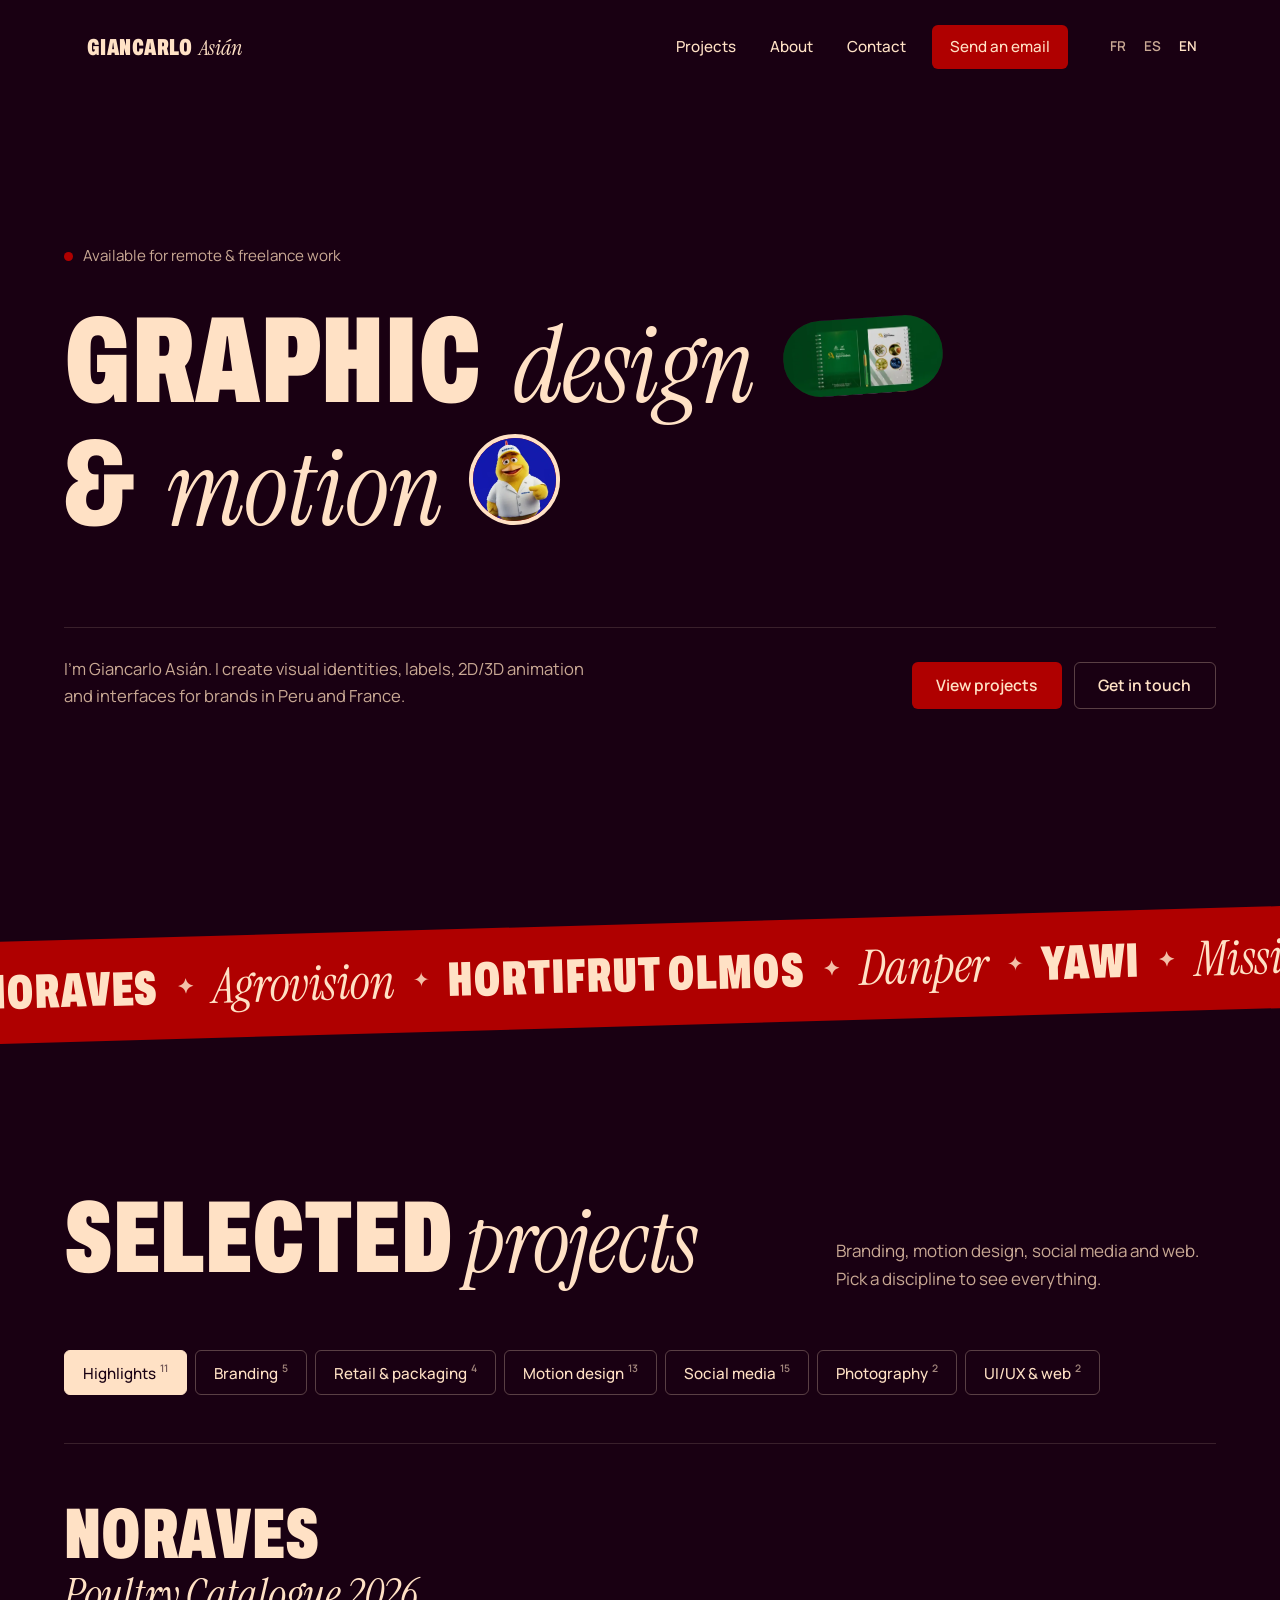
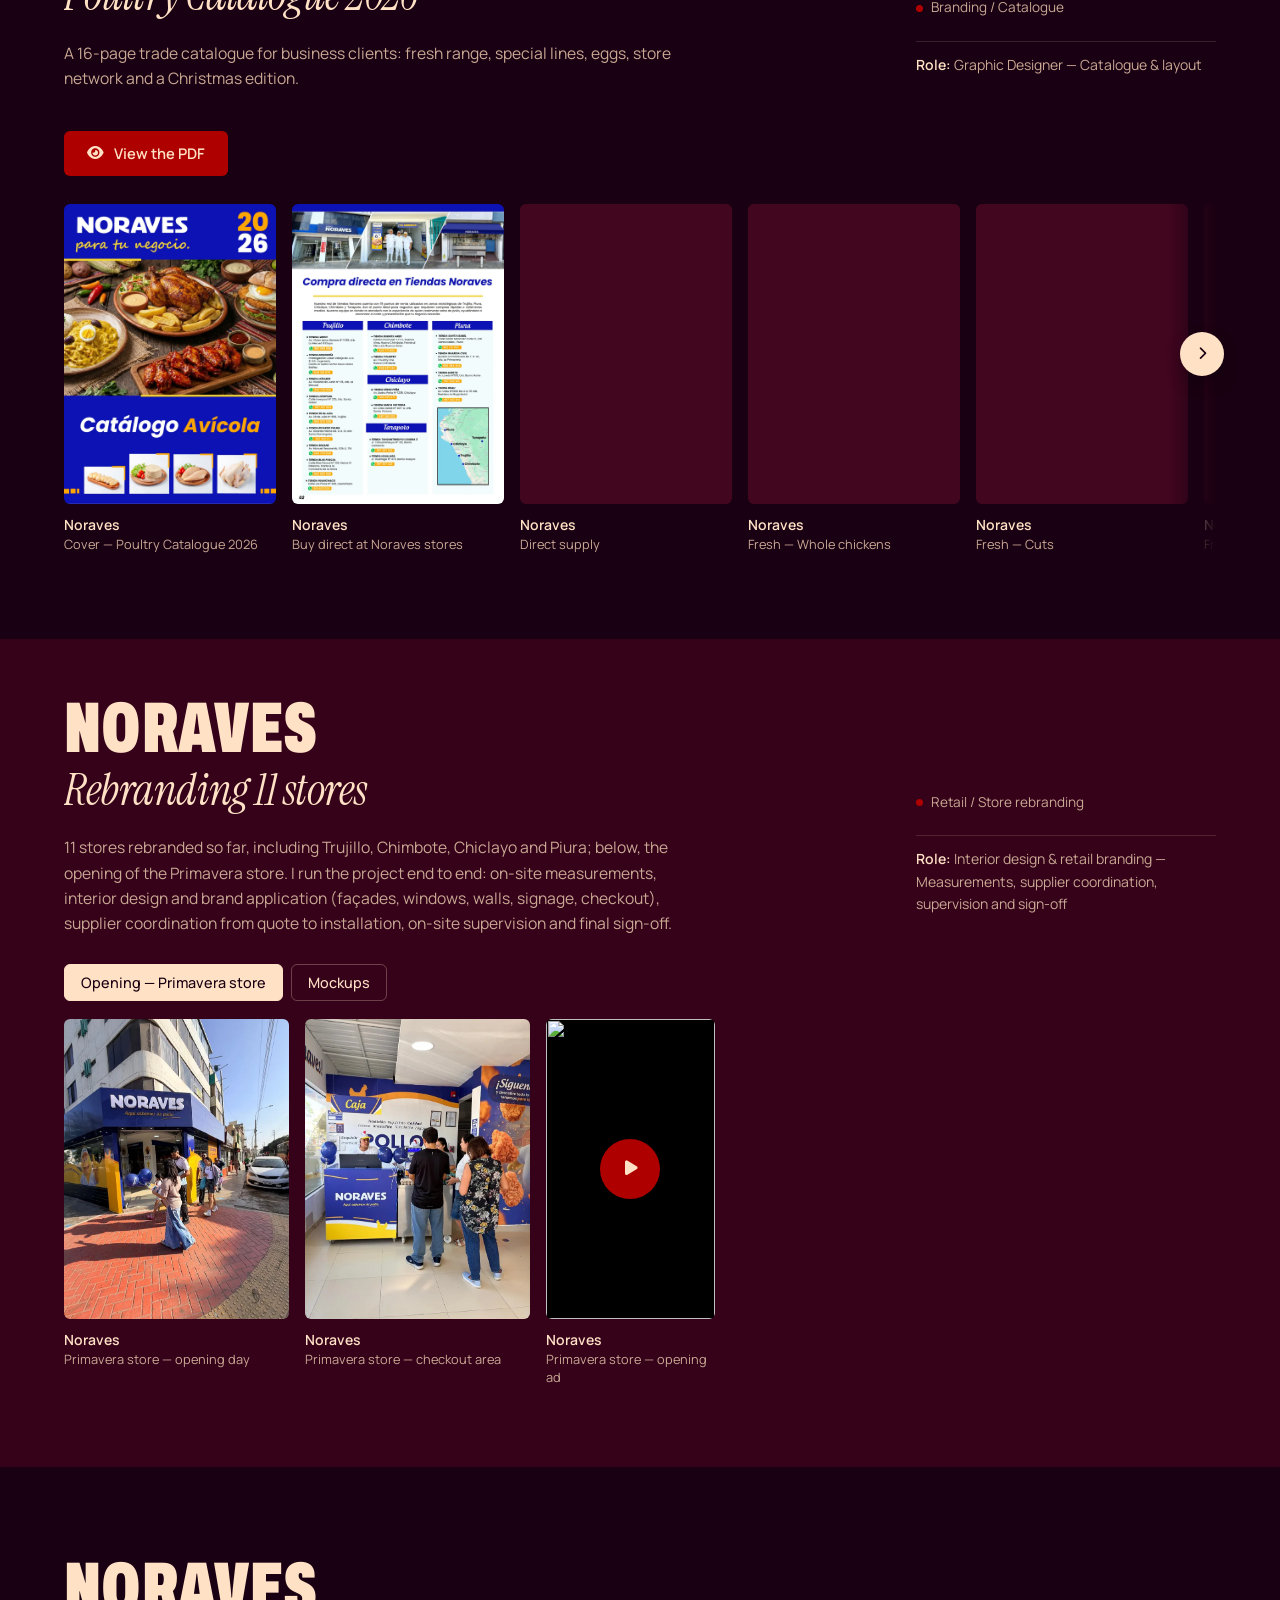
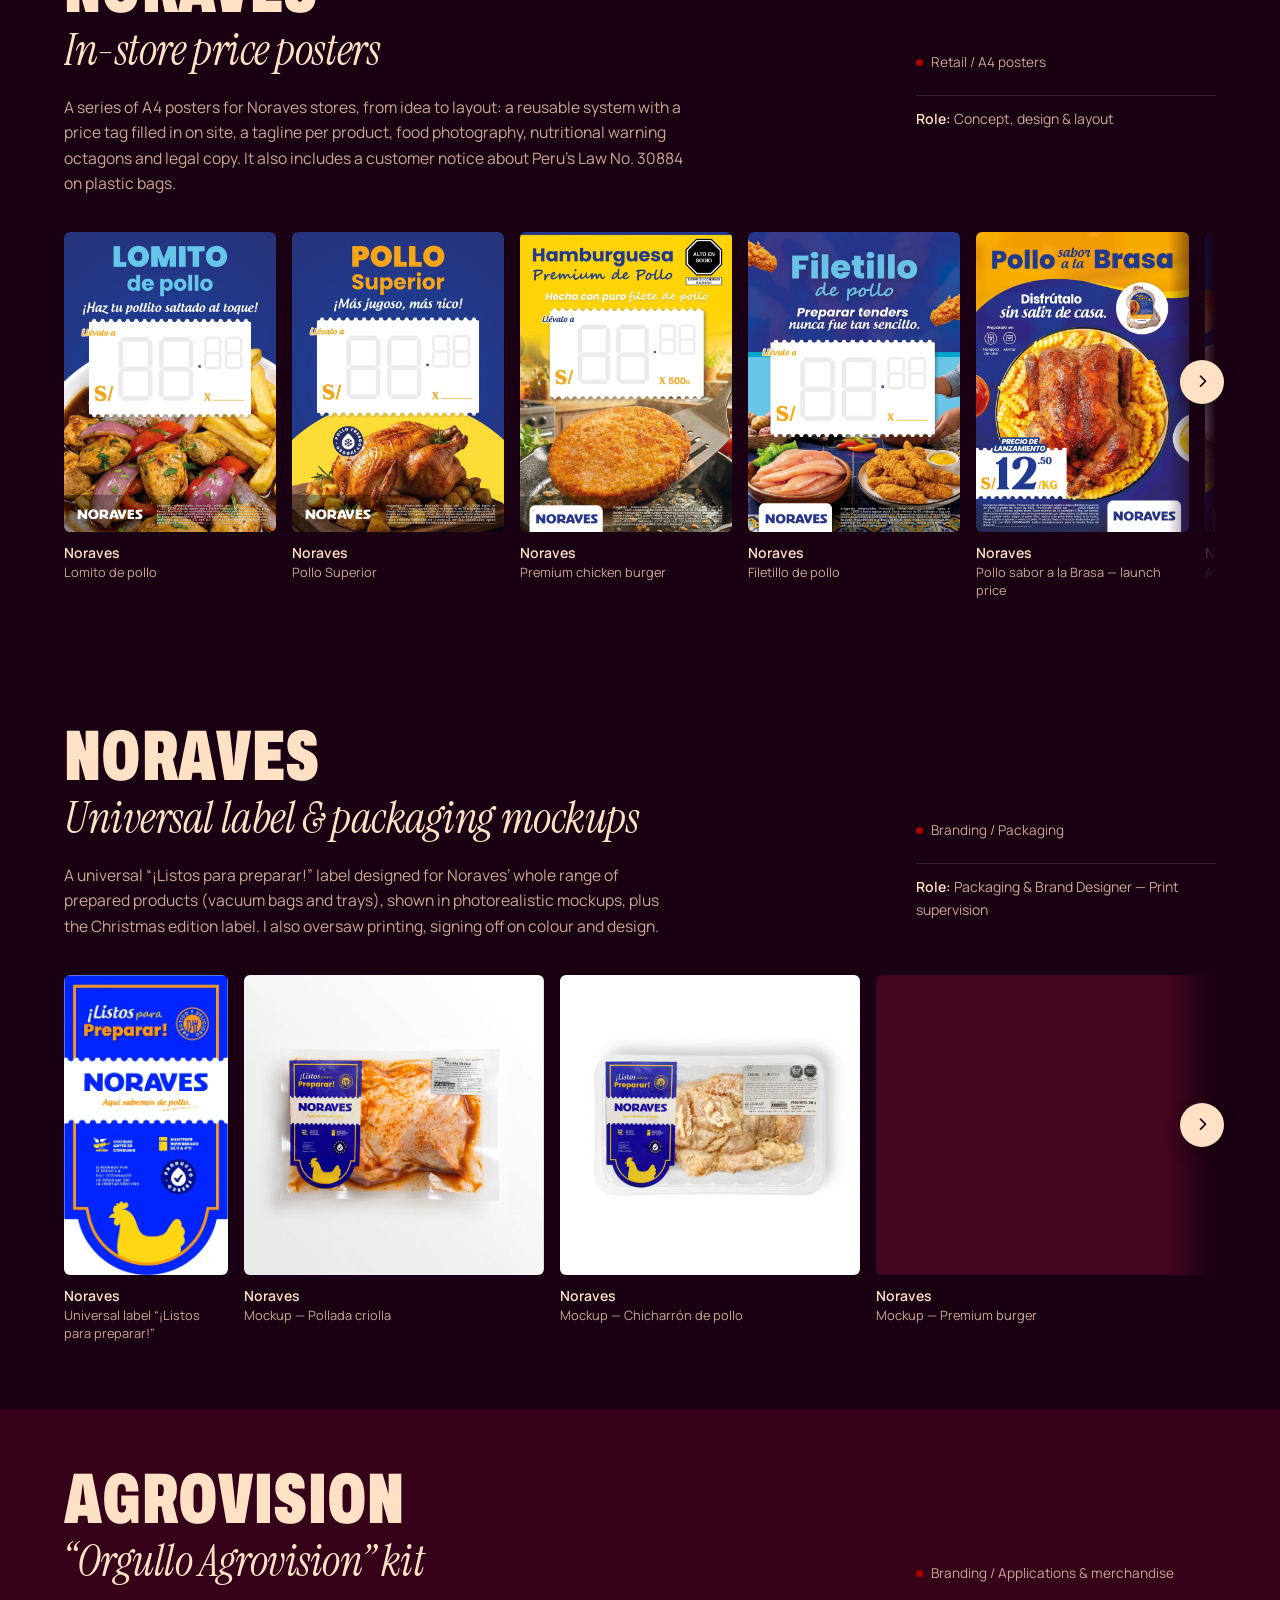
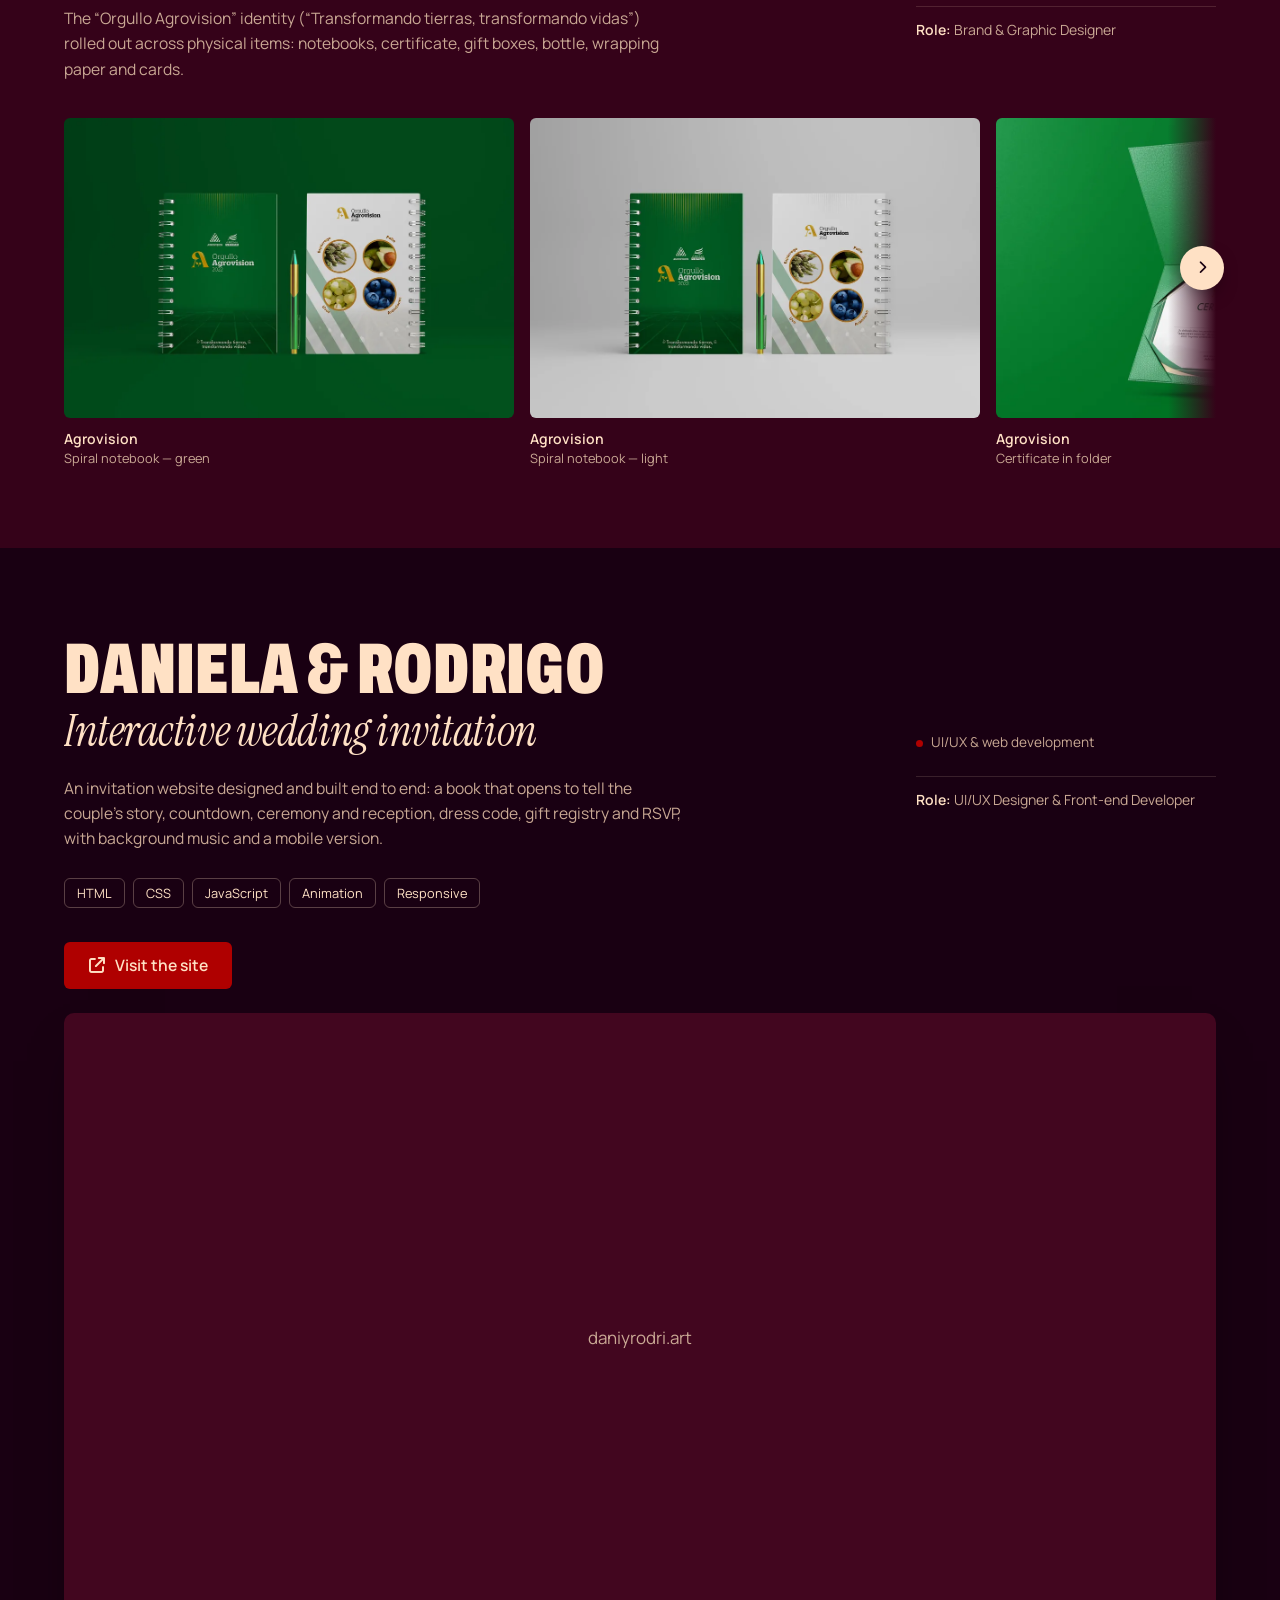
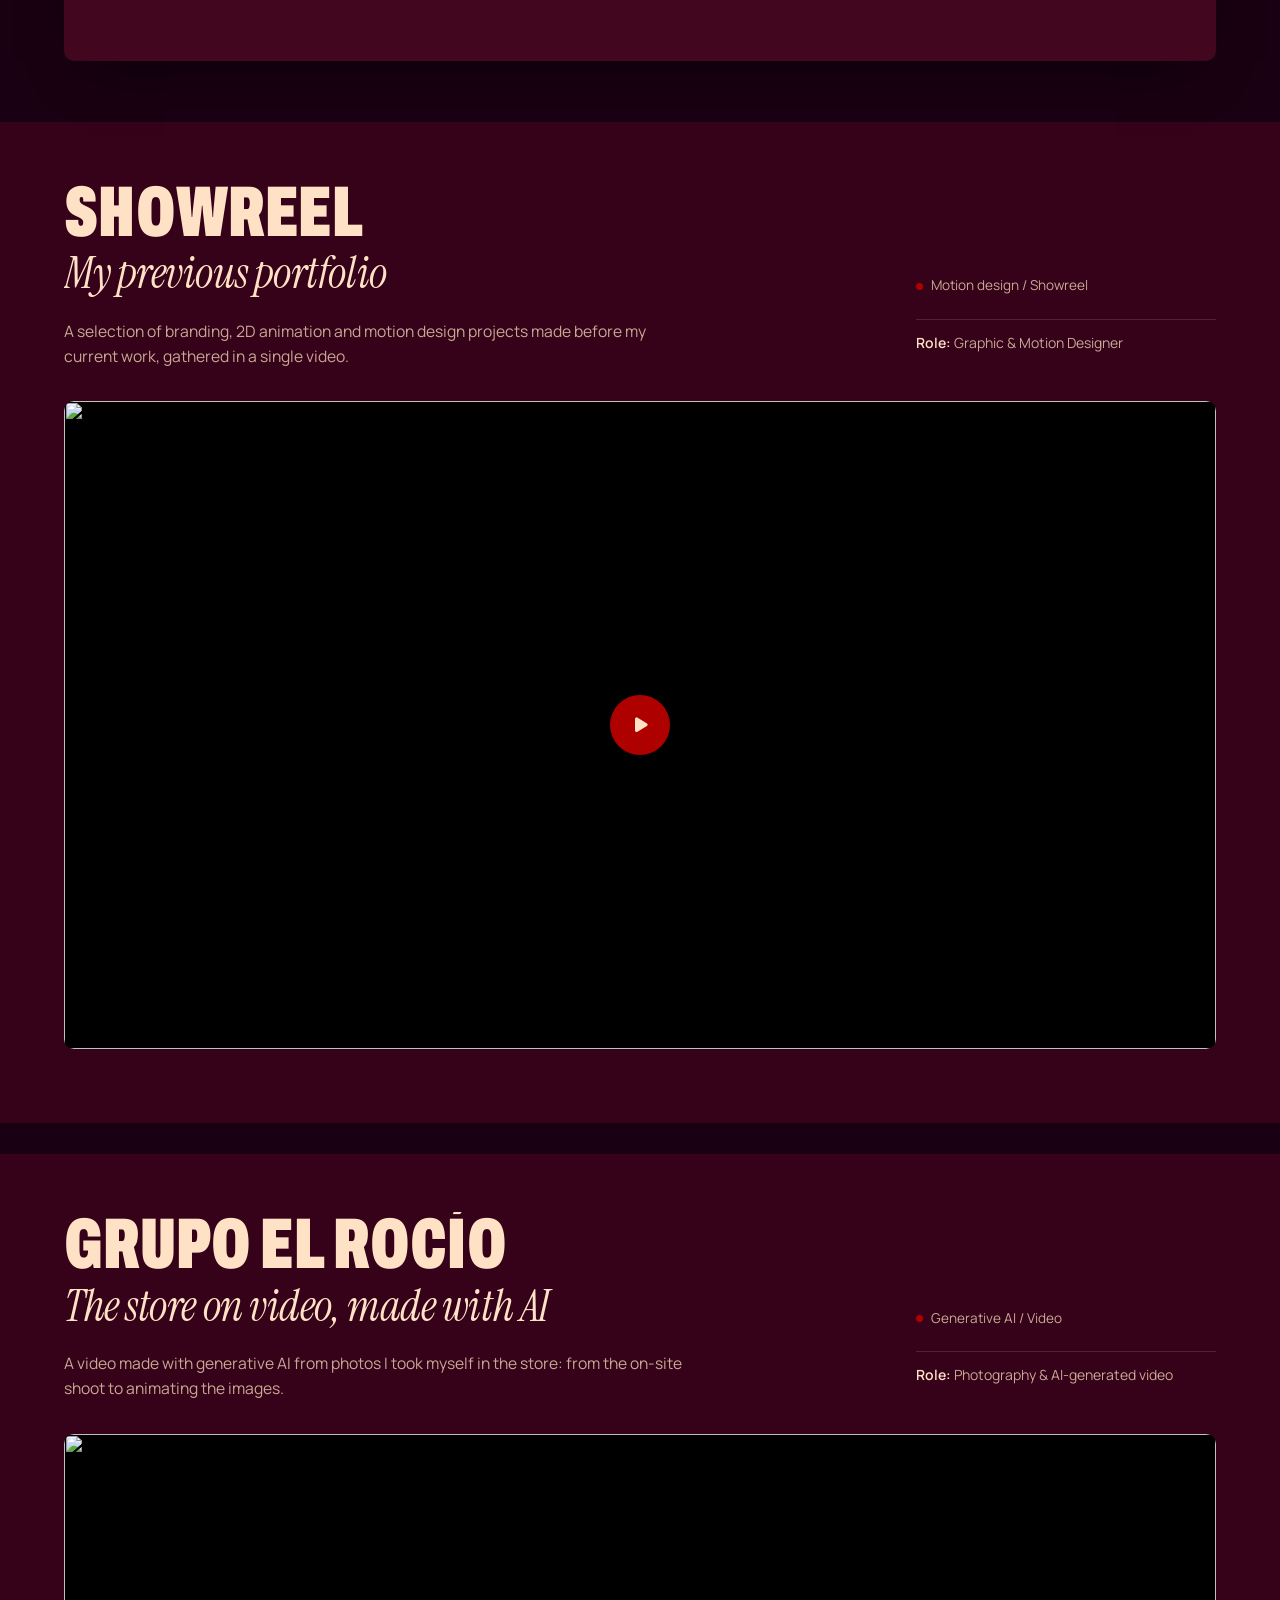
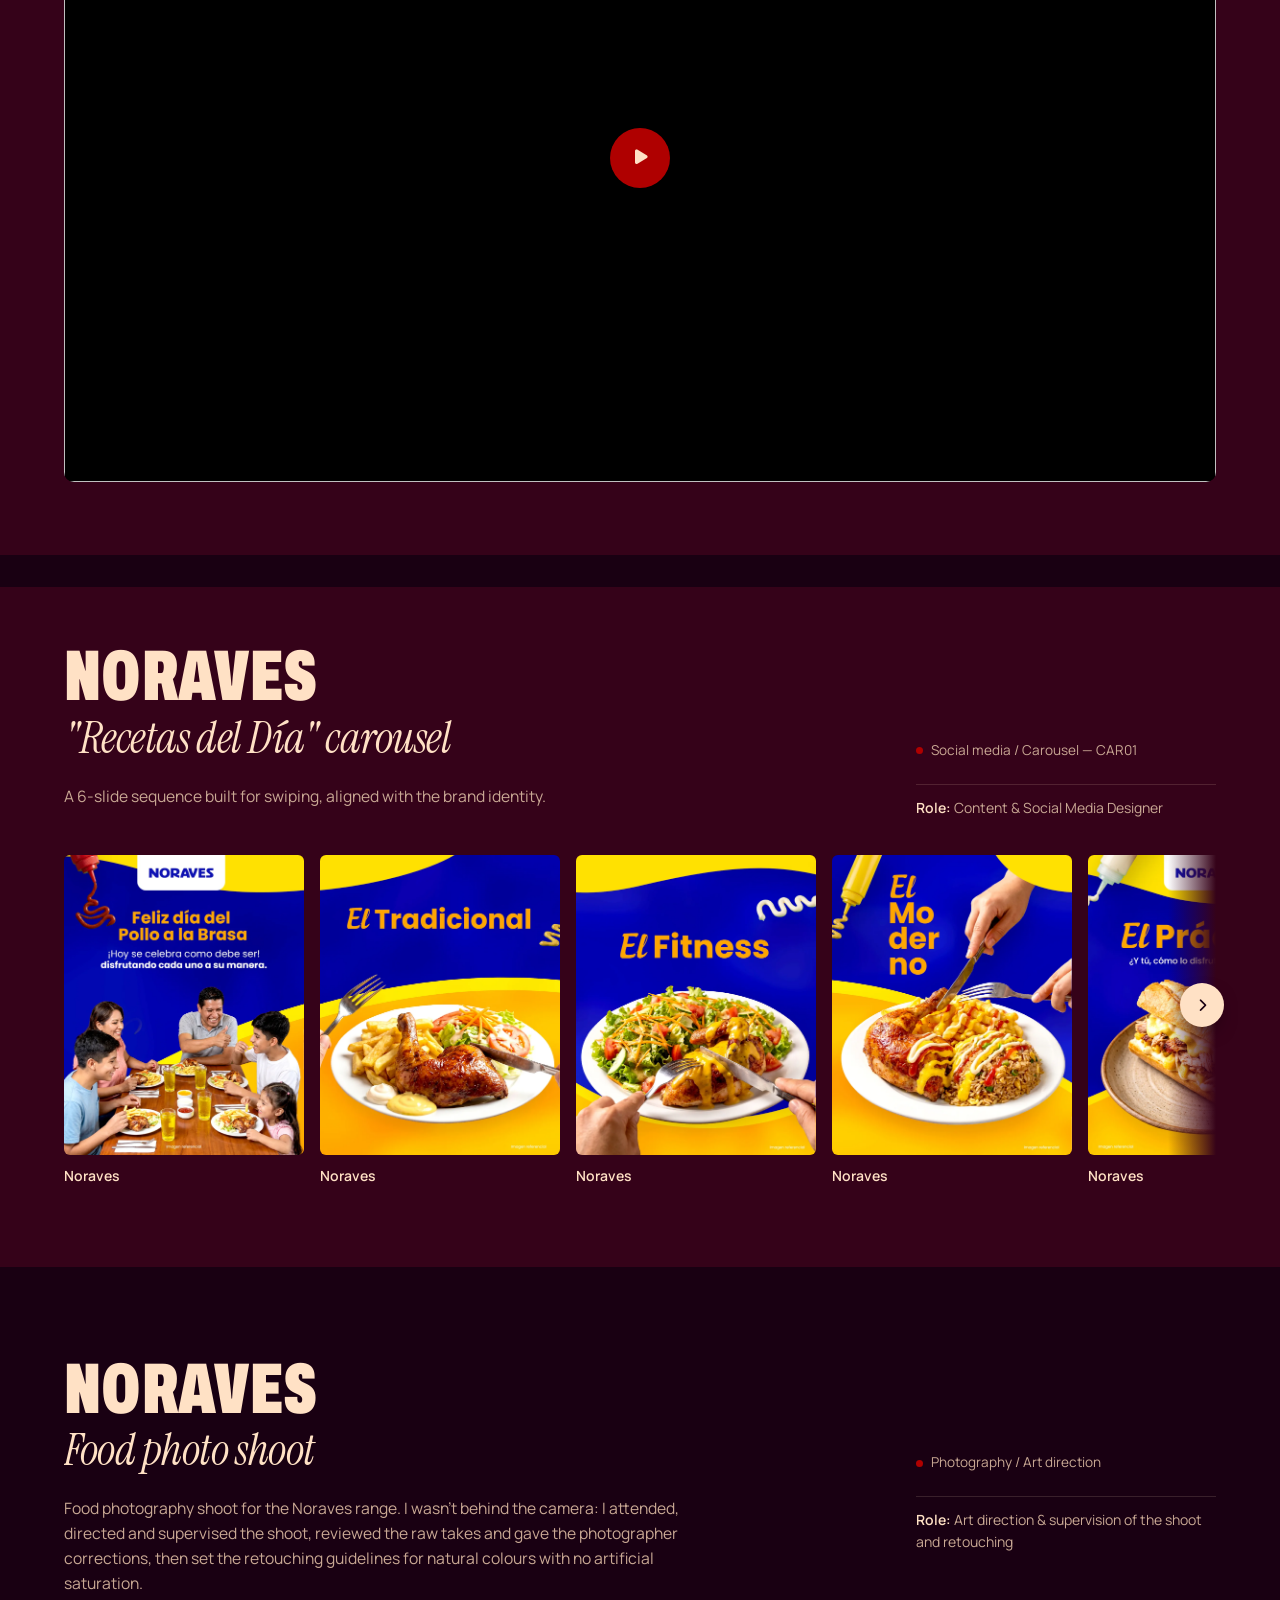
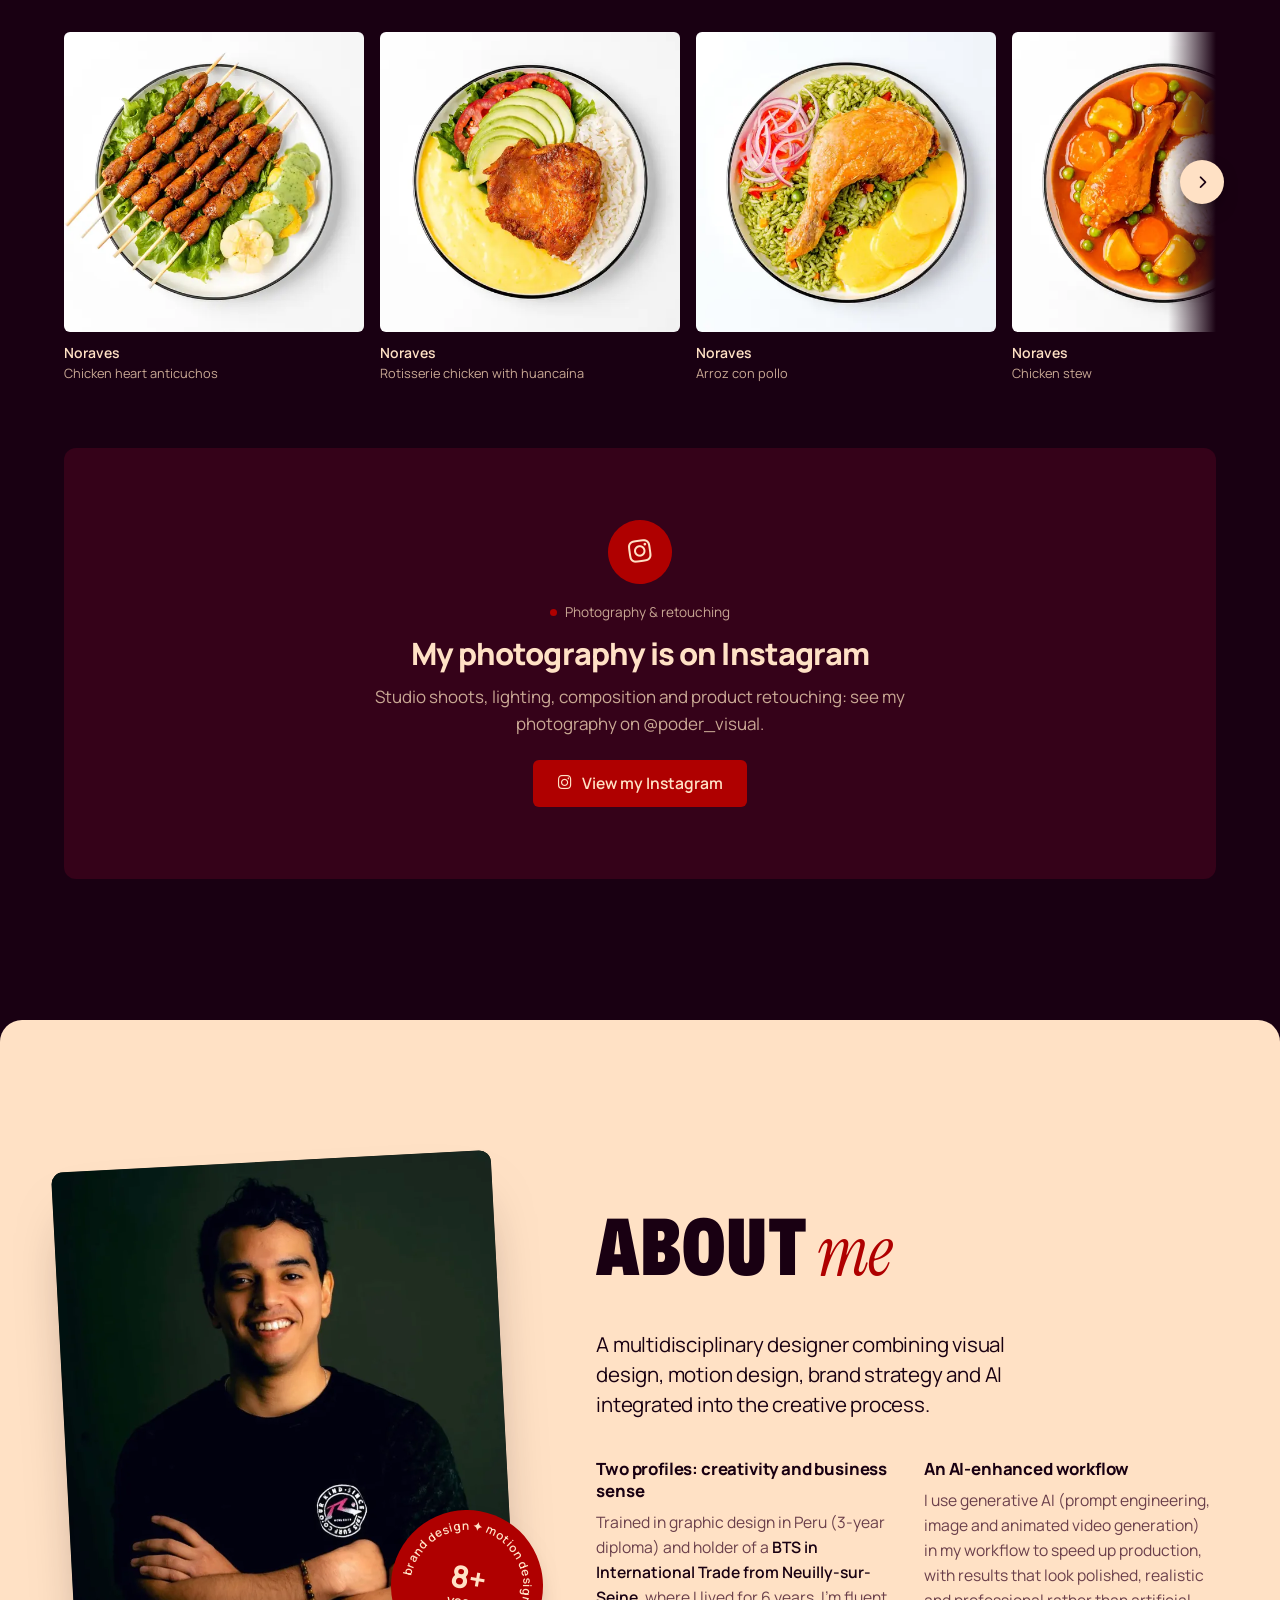
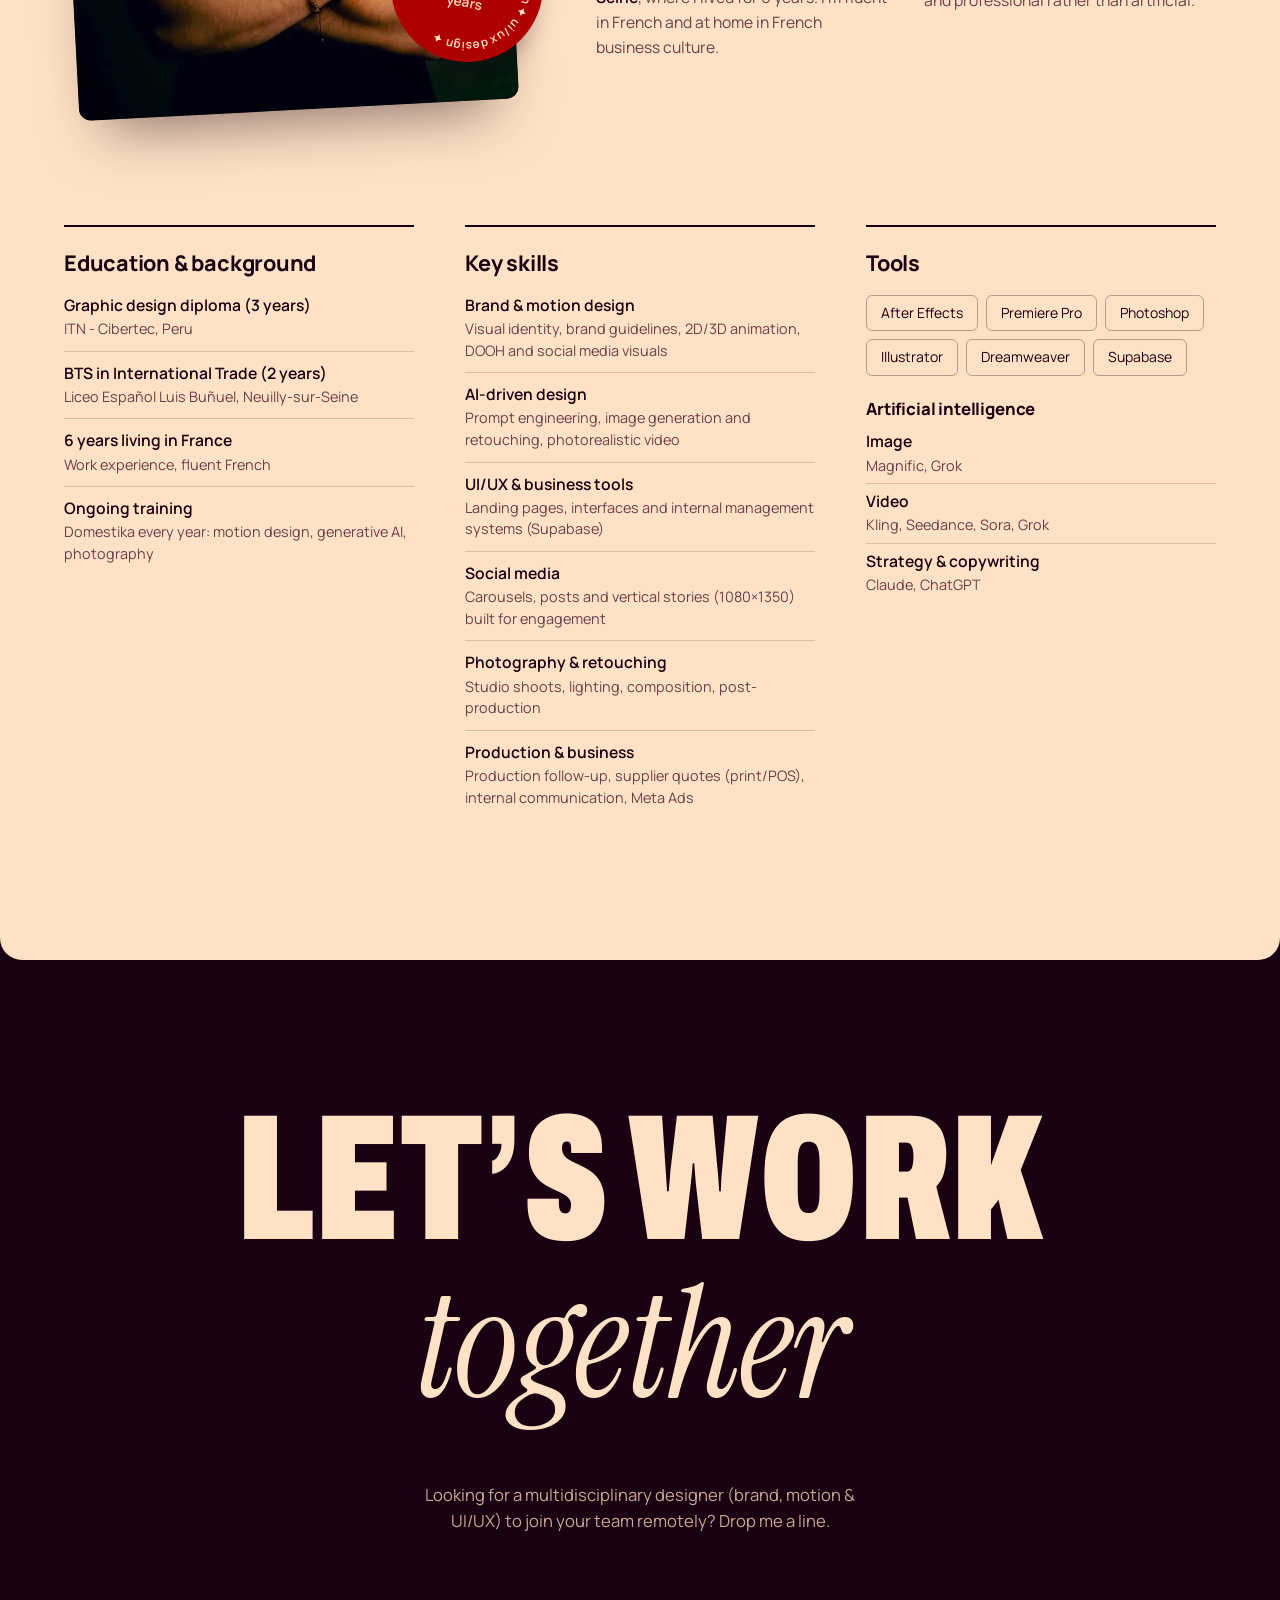
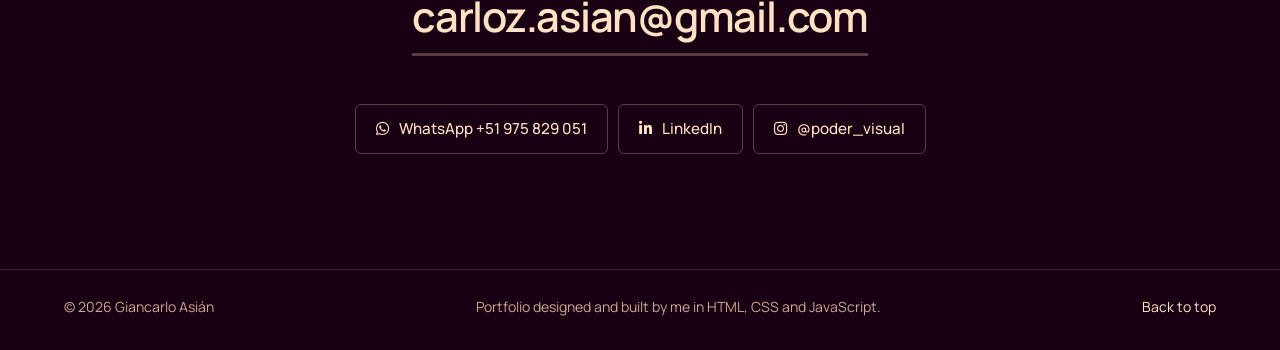
==== commit feba8370: "Celular: carruseles deslizables y contenido visible sin esperar - La columna de los capítulos usaba " ====
--- a/en/index.html
+++ b/en/index.html
@@ -37,7 +37,7 @@
     <link rel="preload" href="../fonts/archivo.woff2" as="font" type="font/woff2" crossorigin>
     <link rel="preload" href="../fonts/instrument-serif-italic.woff2" as="font" type="font/woff2" crossorigin>
     <link rel="preload" href="../fonts/manrope.woff2" as="font" type="font/woff2" crossorigin>
-    <link rel="stylesheet" href="../style.css?v=20261110e">
+    <link rel="stylesheet" href="../style.css?v=20261110f">
     <link rel="stylesheet" href="https://cdnjs.cloudflare.com/ajax/libs/font-awesome/6.4.0/css/all.min.css">
 
     <script type="application/ld+json">
@@ -2522,6 +2522,6 @@
         </div>
     </div>
 
-    <script src="../script.js?v=20261110e"></script>
+    <script src="../script.js?v=20261110f"></script>
 </body>
 </html>
--- a/style.css
+++ b/style.css
@@ -1977,7 +1977,7 @@
 .about .cursor-bubble { display: none; }
 
 @media (max-width: 860px) {
-    .projects-grid .project-card--wide:not(.cta-card) { grid-template-columns: 1fr; }
+    .projects-grid .project-card--wide:not(.cta-card) { grid-template-columns: minmax(0, 1fr); }
     .projects-grid .project-card--wide:not(.cta-card) .project-info > .project-tag { grid-column: 1; grid-row: auto; order: -1; padding: 0 0 12px; }
     .projects-grid .project-card--wide:not(.cta-card) .project-info > h3,
     .projects-grid .project-card--wide:not(.cta-card) .project-info > p { grid-row: auto; }
@@ -2067,3 +2067,8 @@
 .projects-grid .project-card--wide.band .fade-right { background: linear-gradient(to left, var(--wine), transparent); }
 .projects-grid .project-card--wide:not(.band):not(.cta-card) .fade-left { background: linear-gradient(to right, var(--bg), transparent); }
 .projects-grid .project-card--wide:not(.band):not(.cta-card) .fade-right { background: linear-gradient(to left, var(--bg), transparent); }
+
+/* Les enfants d'une grille ne doivent jamais s'élargir au contenu (sinon le carrousel ne défile plus) */
+.projects-grid .project-card--wide:not(.cta-card) > *,
+.projects-grid .project-card--wide:not(.cta-card) .subpanel,
+.mini-carousel-wrapper { min-width: 0; max-width: 100%; }
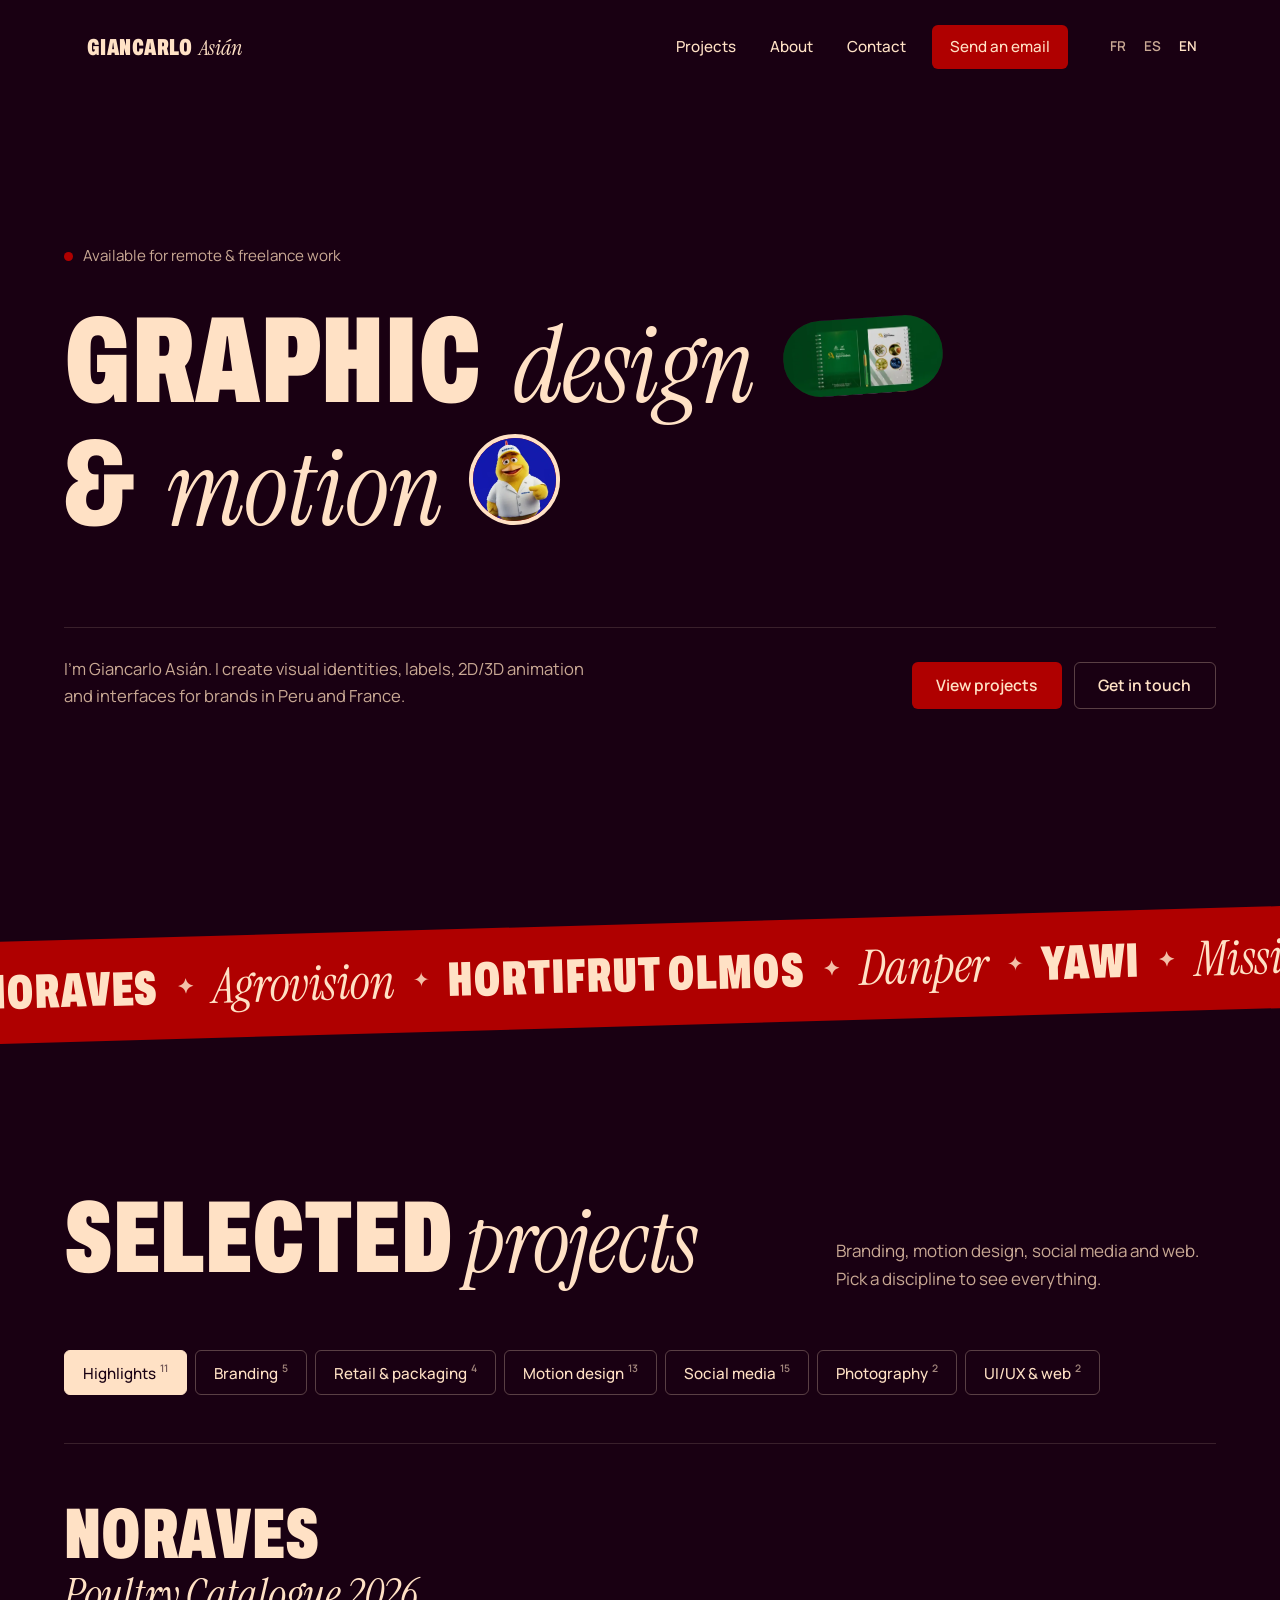
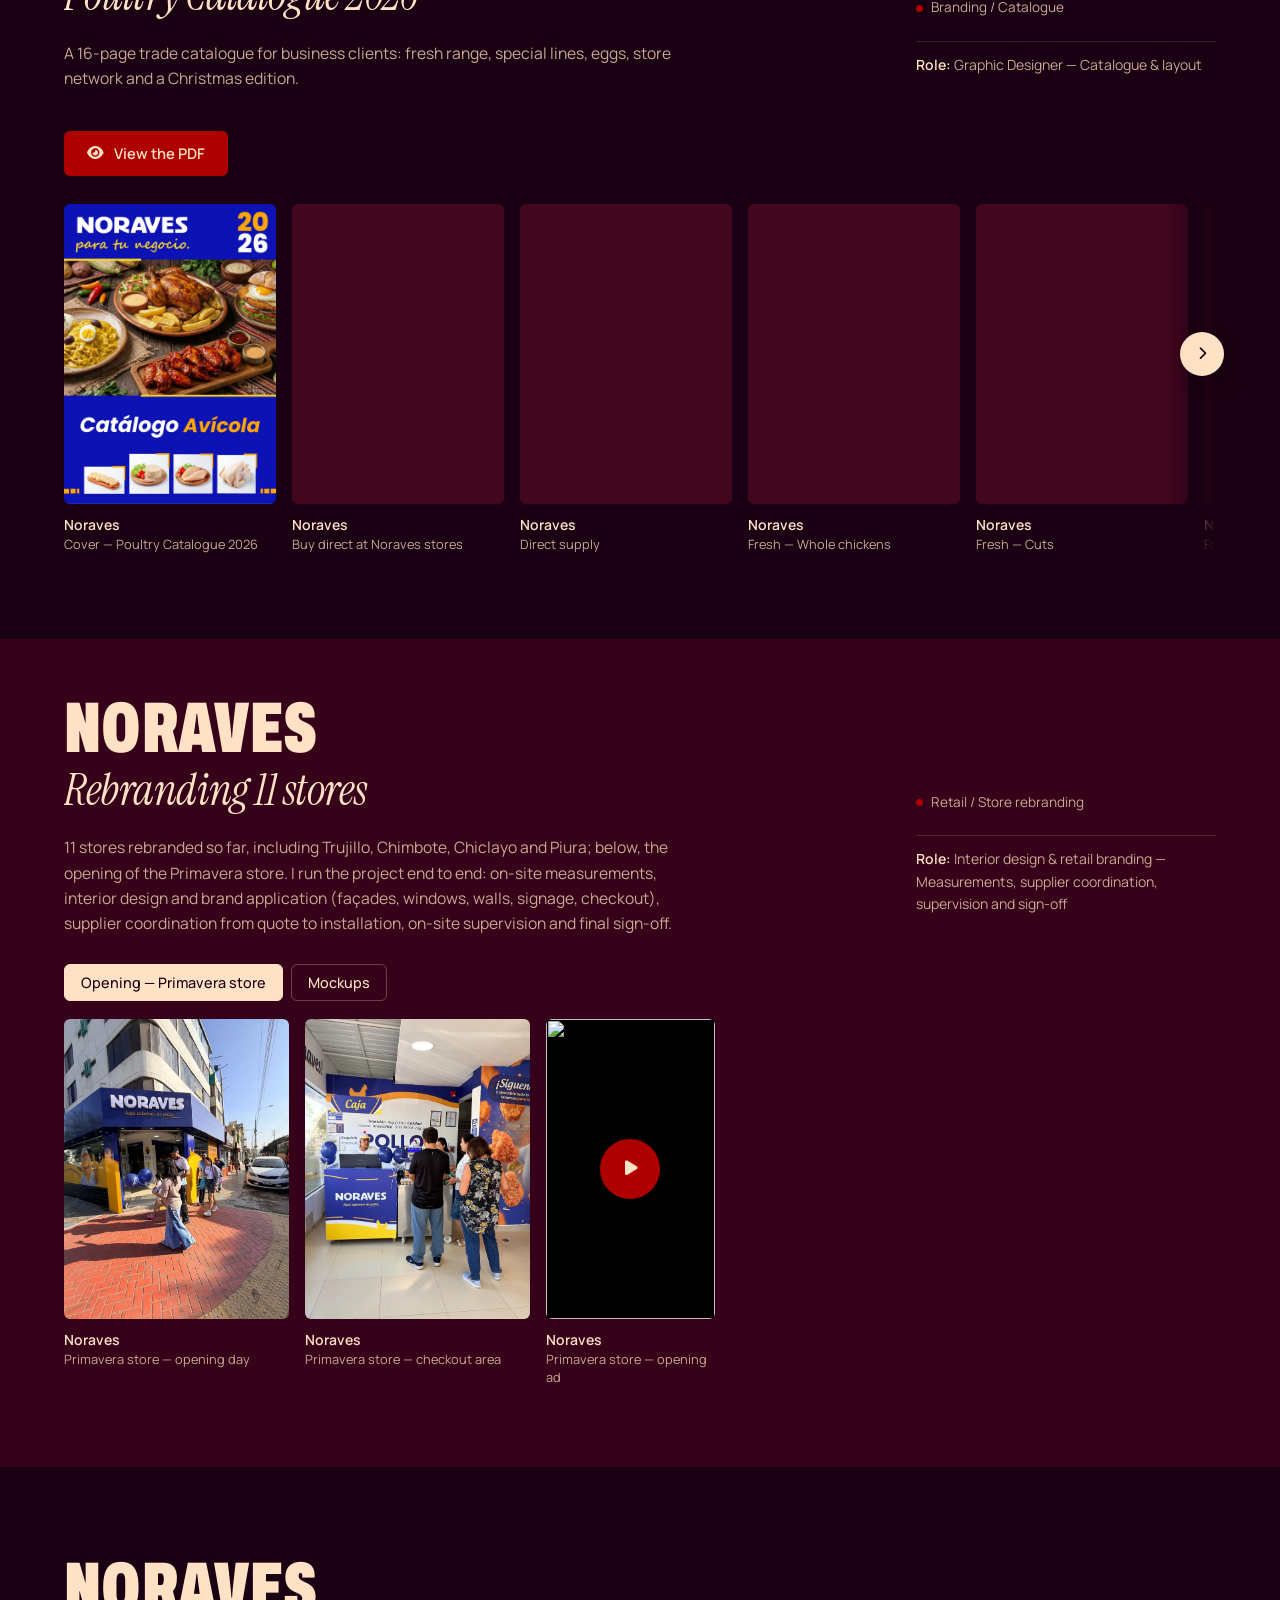
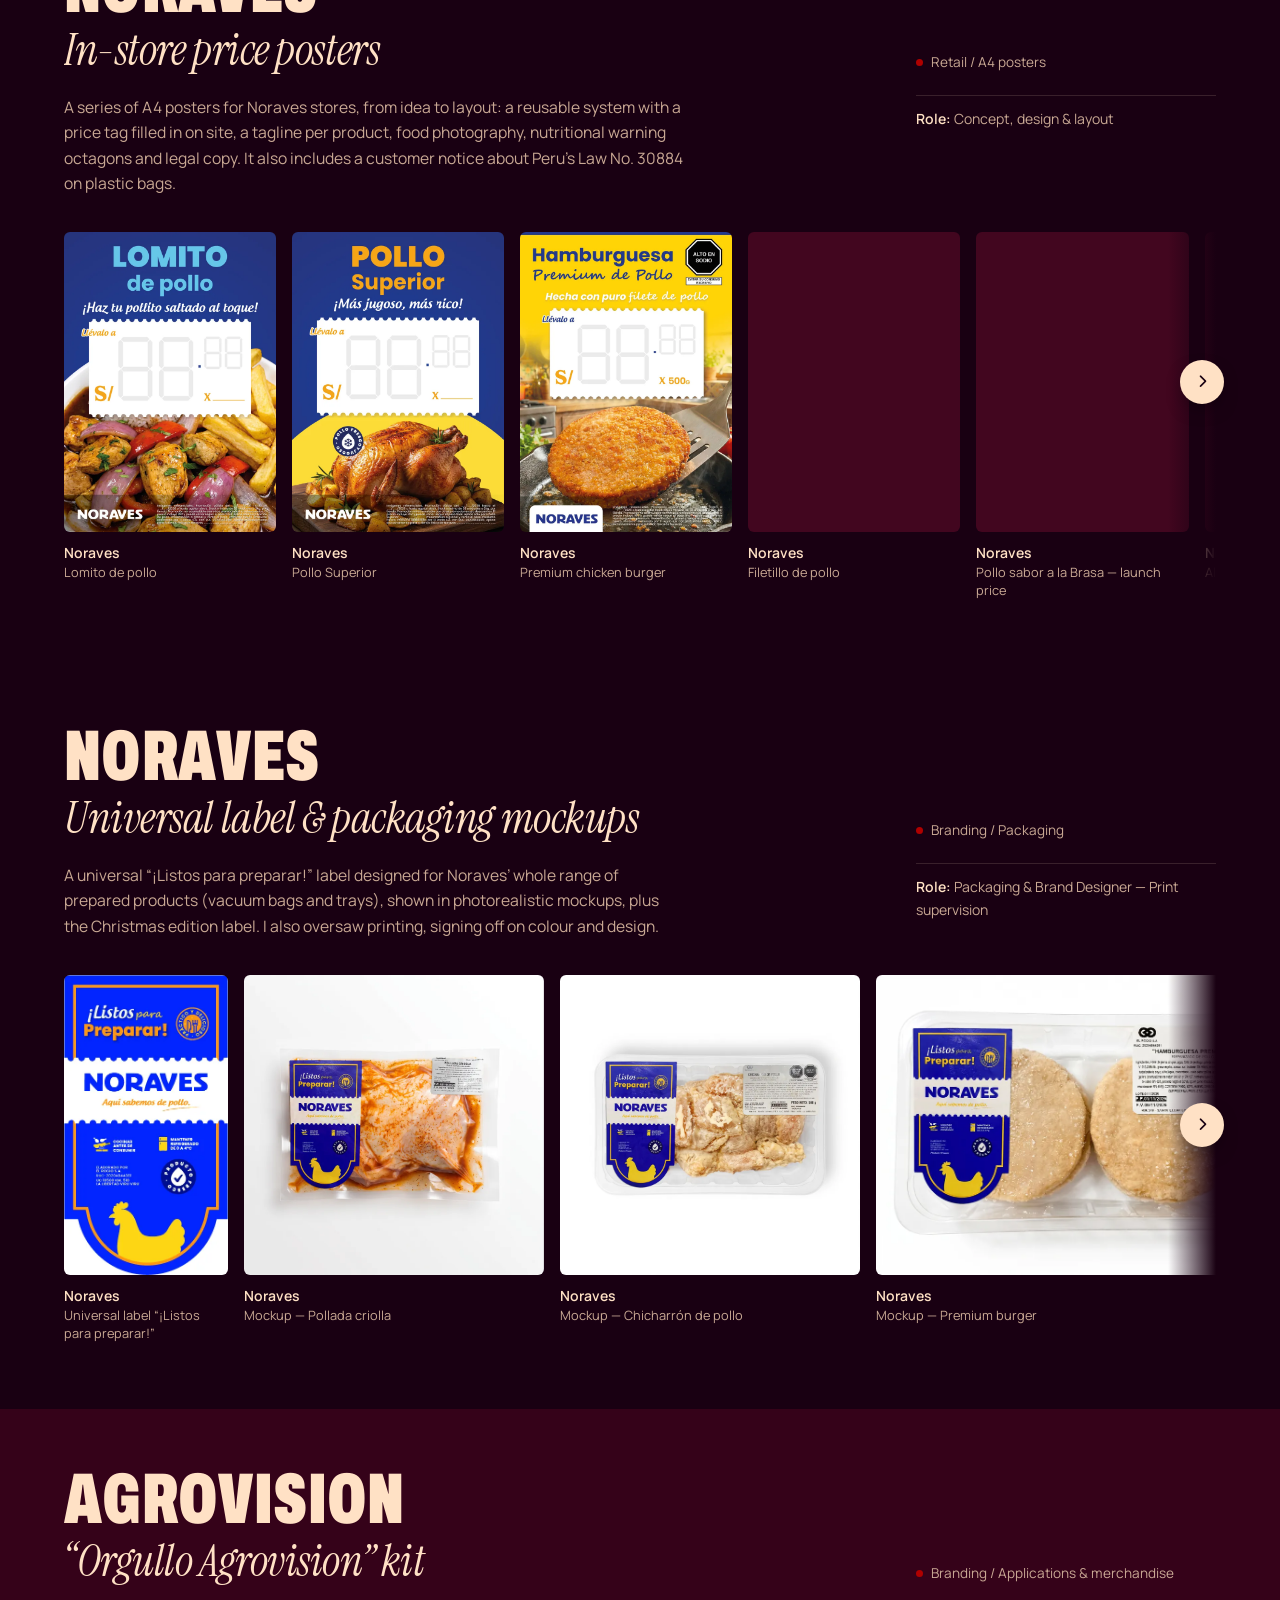
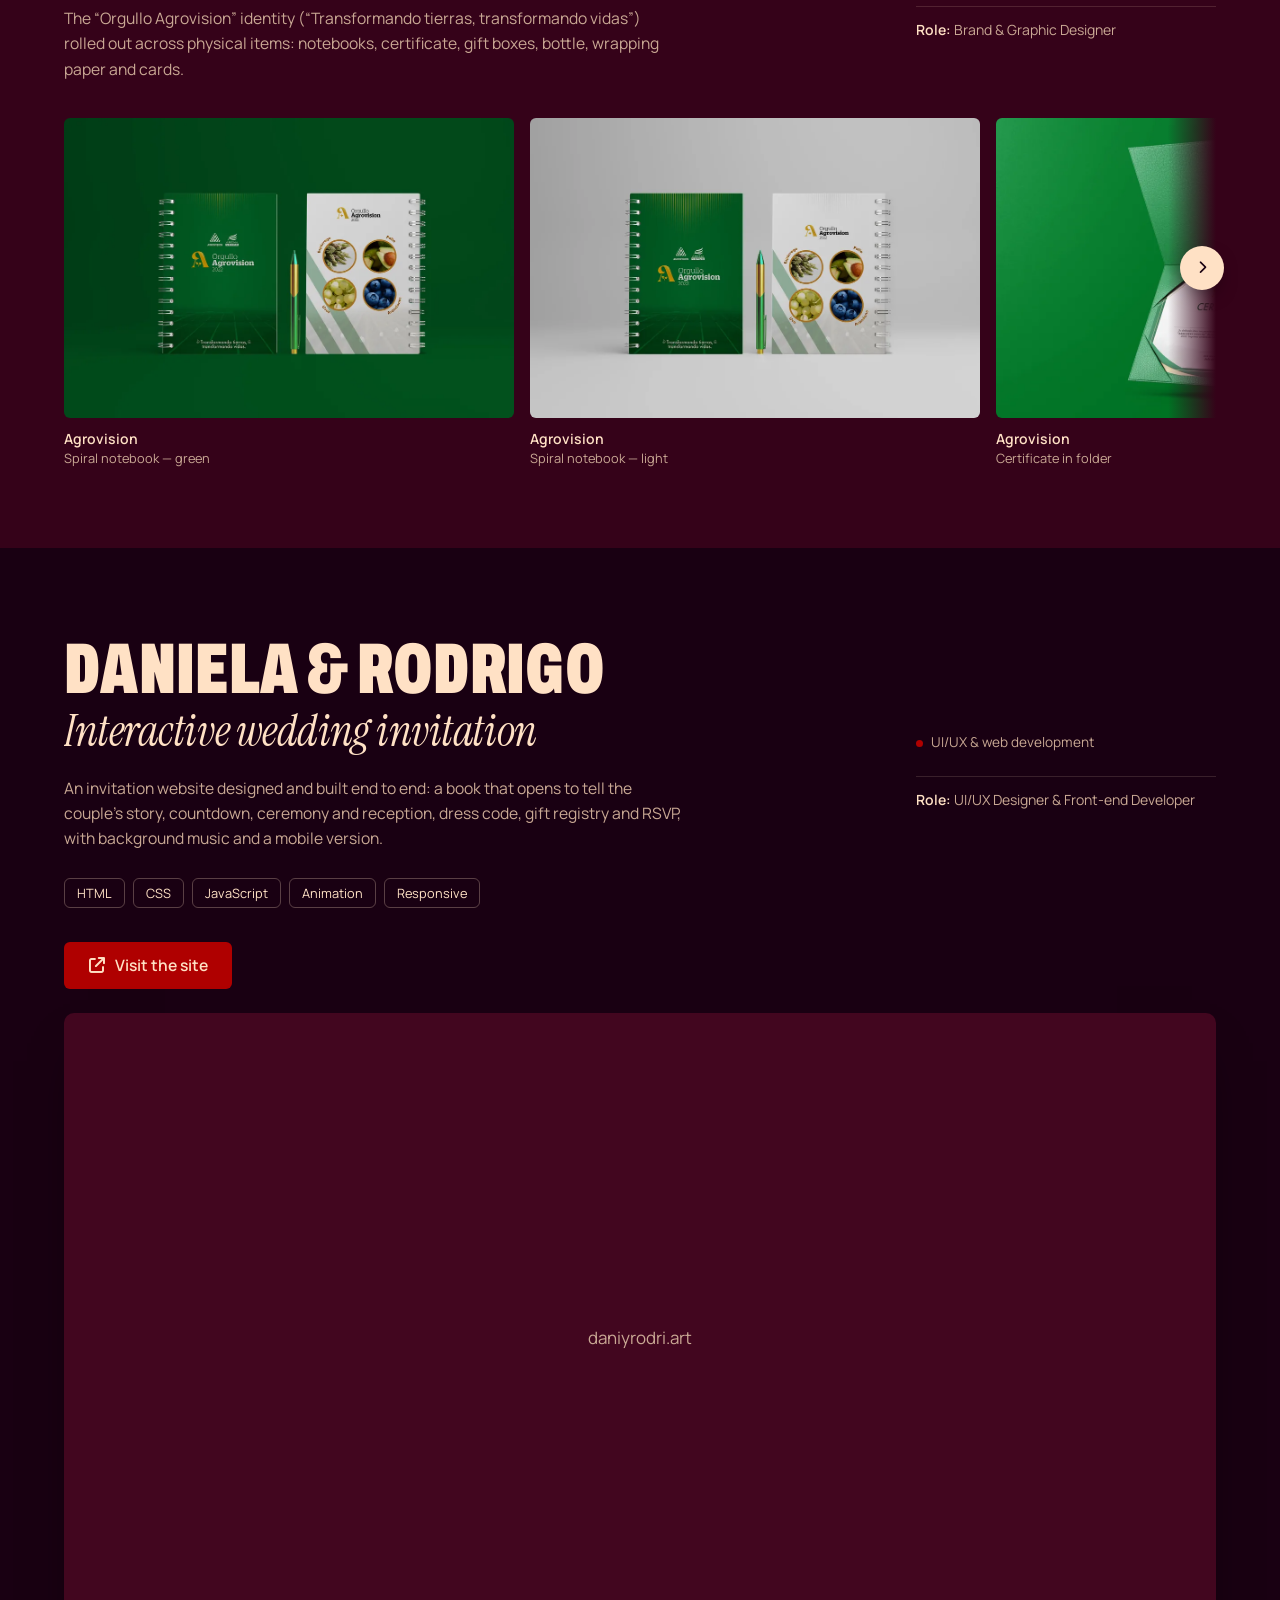
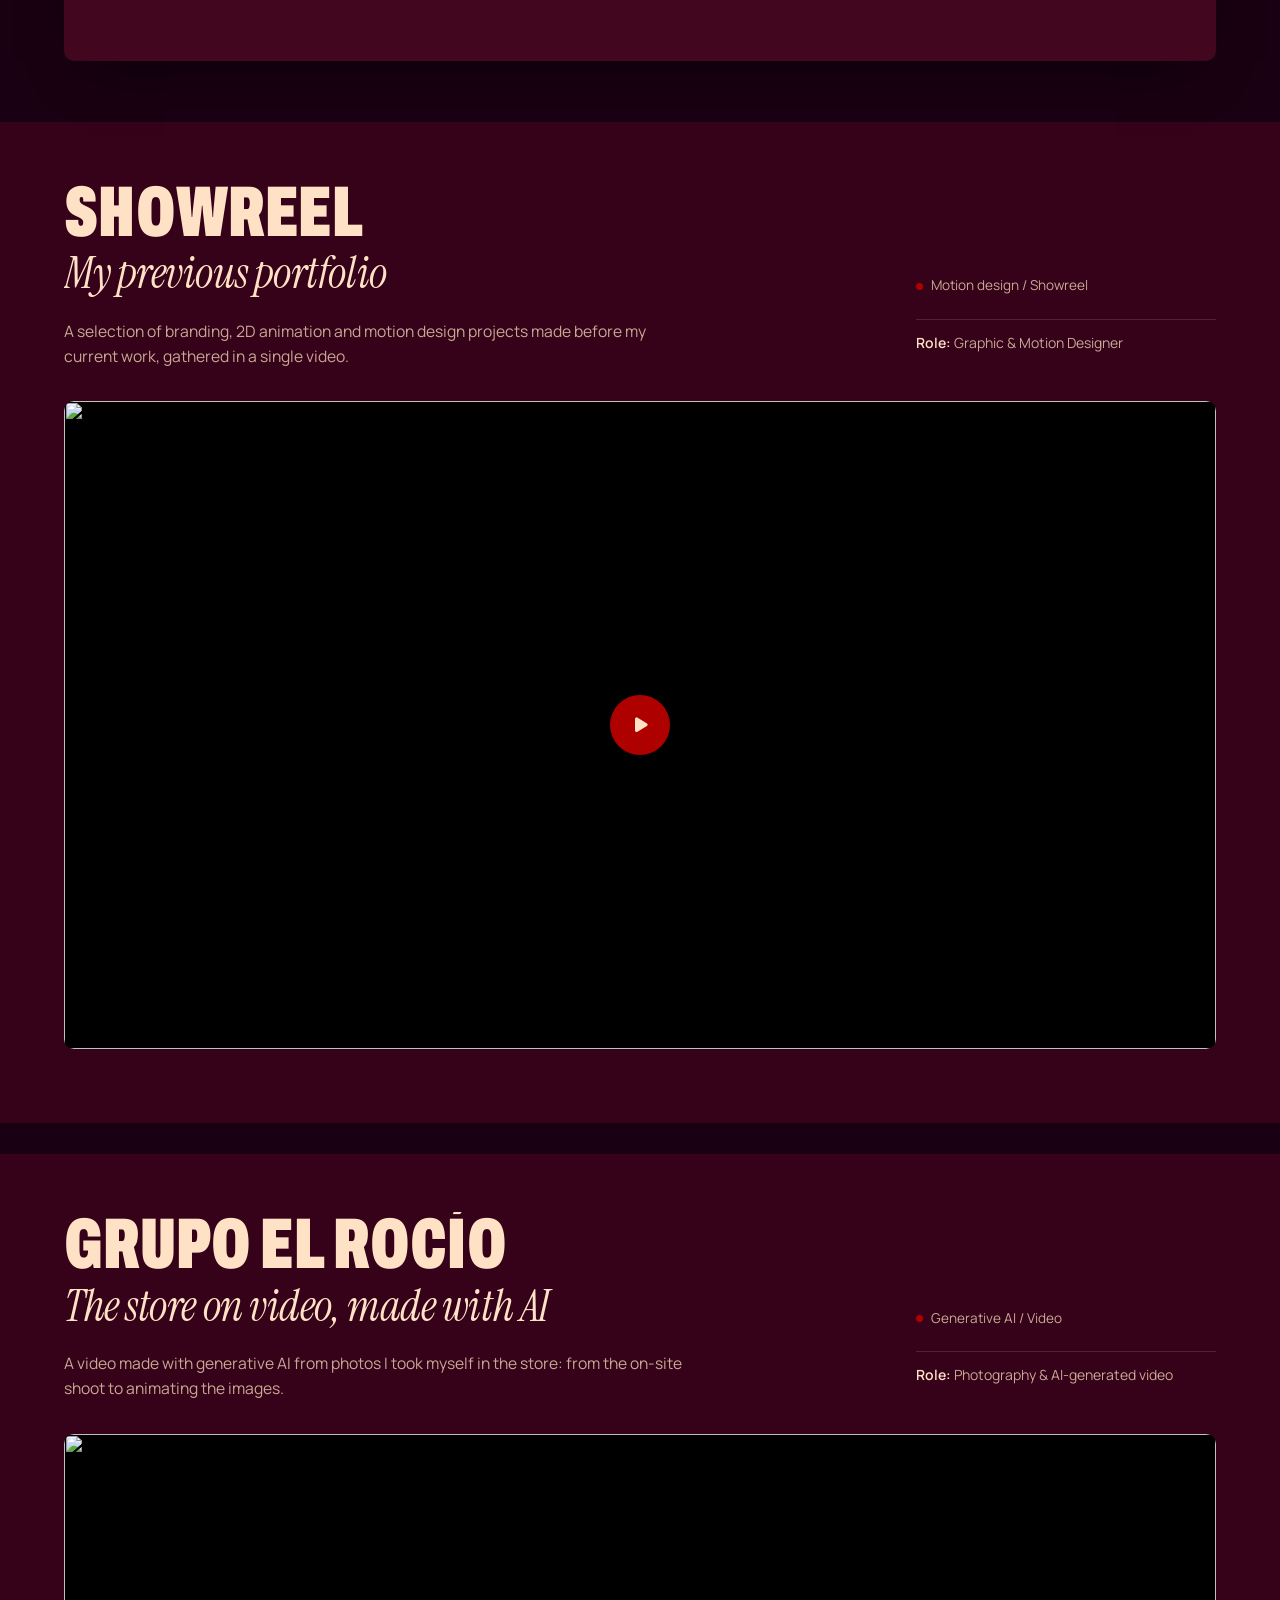
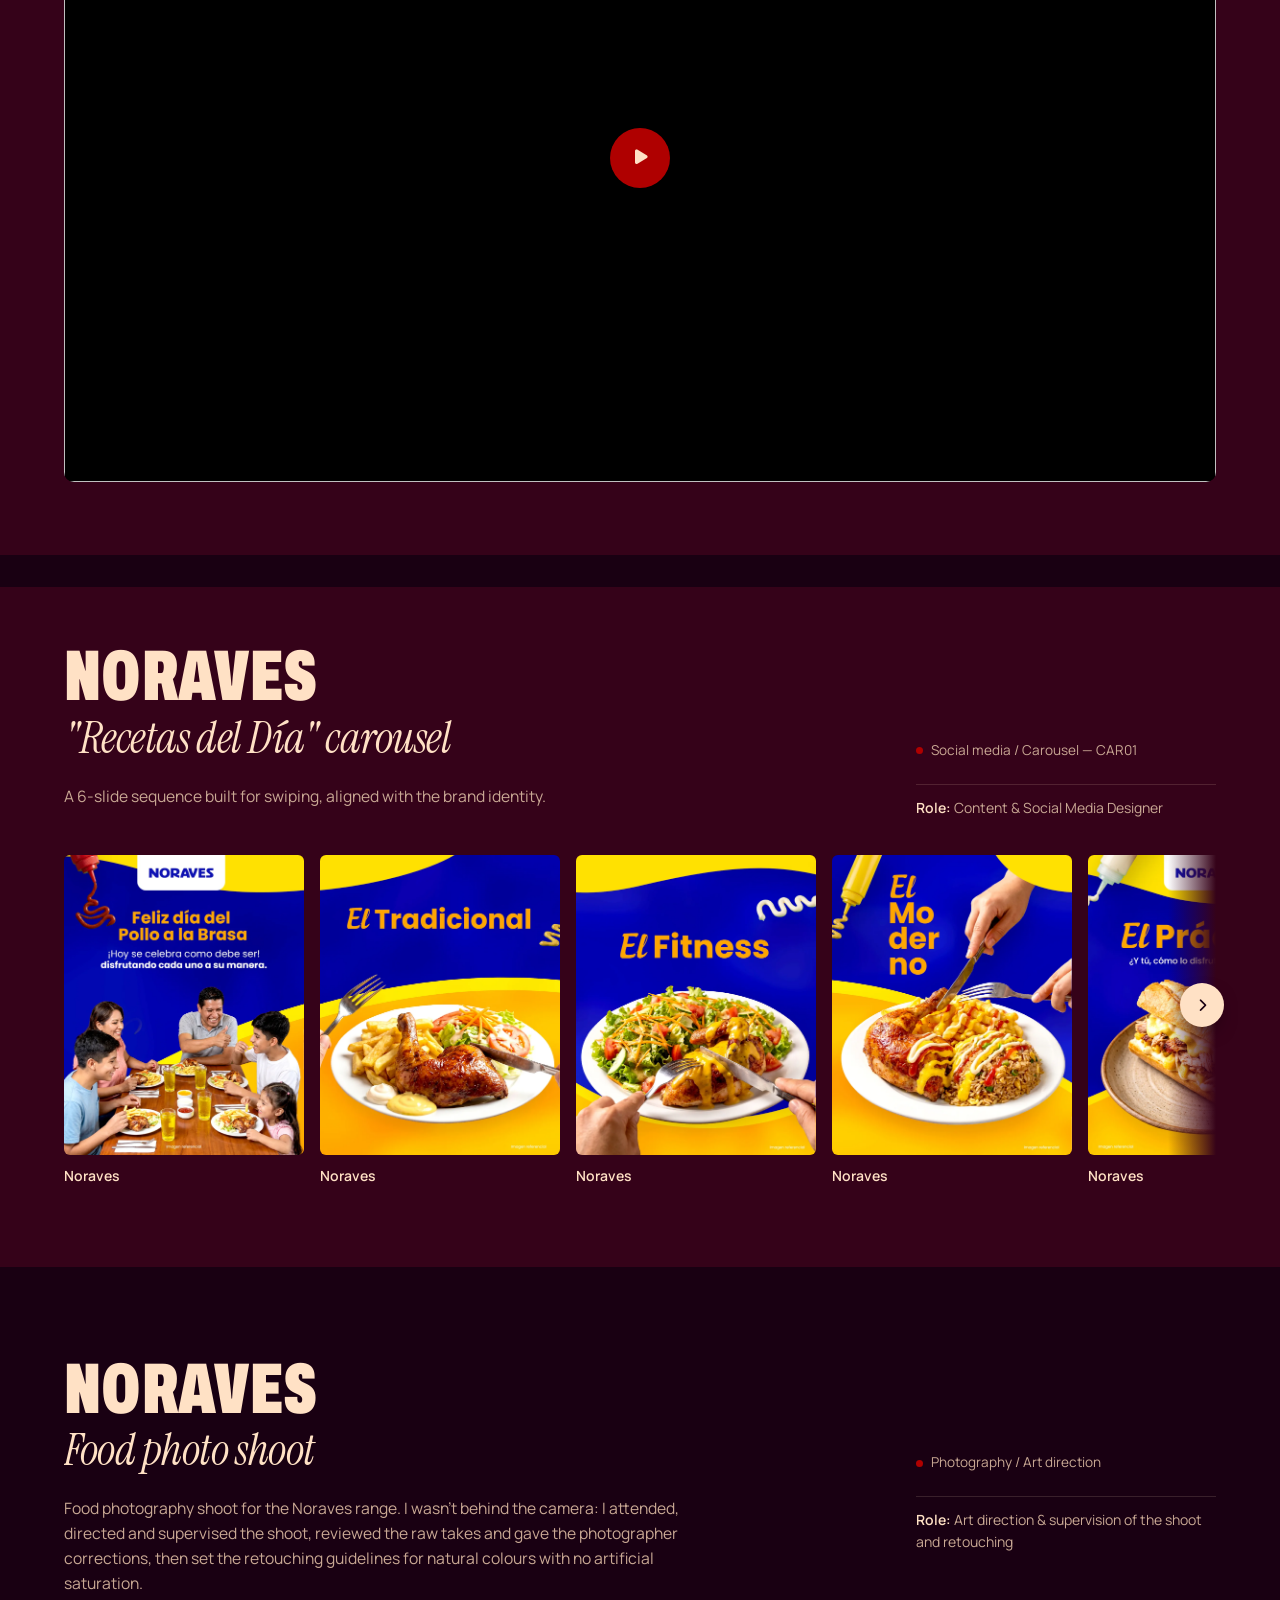
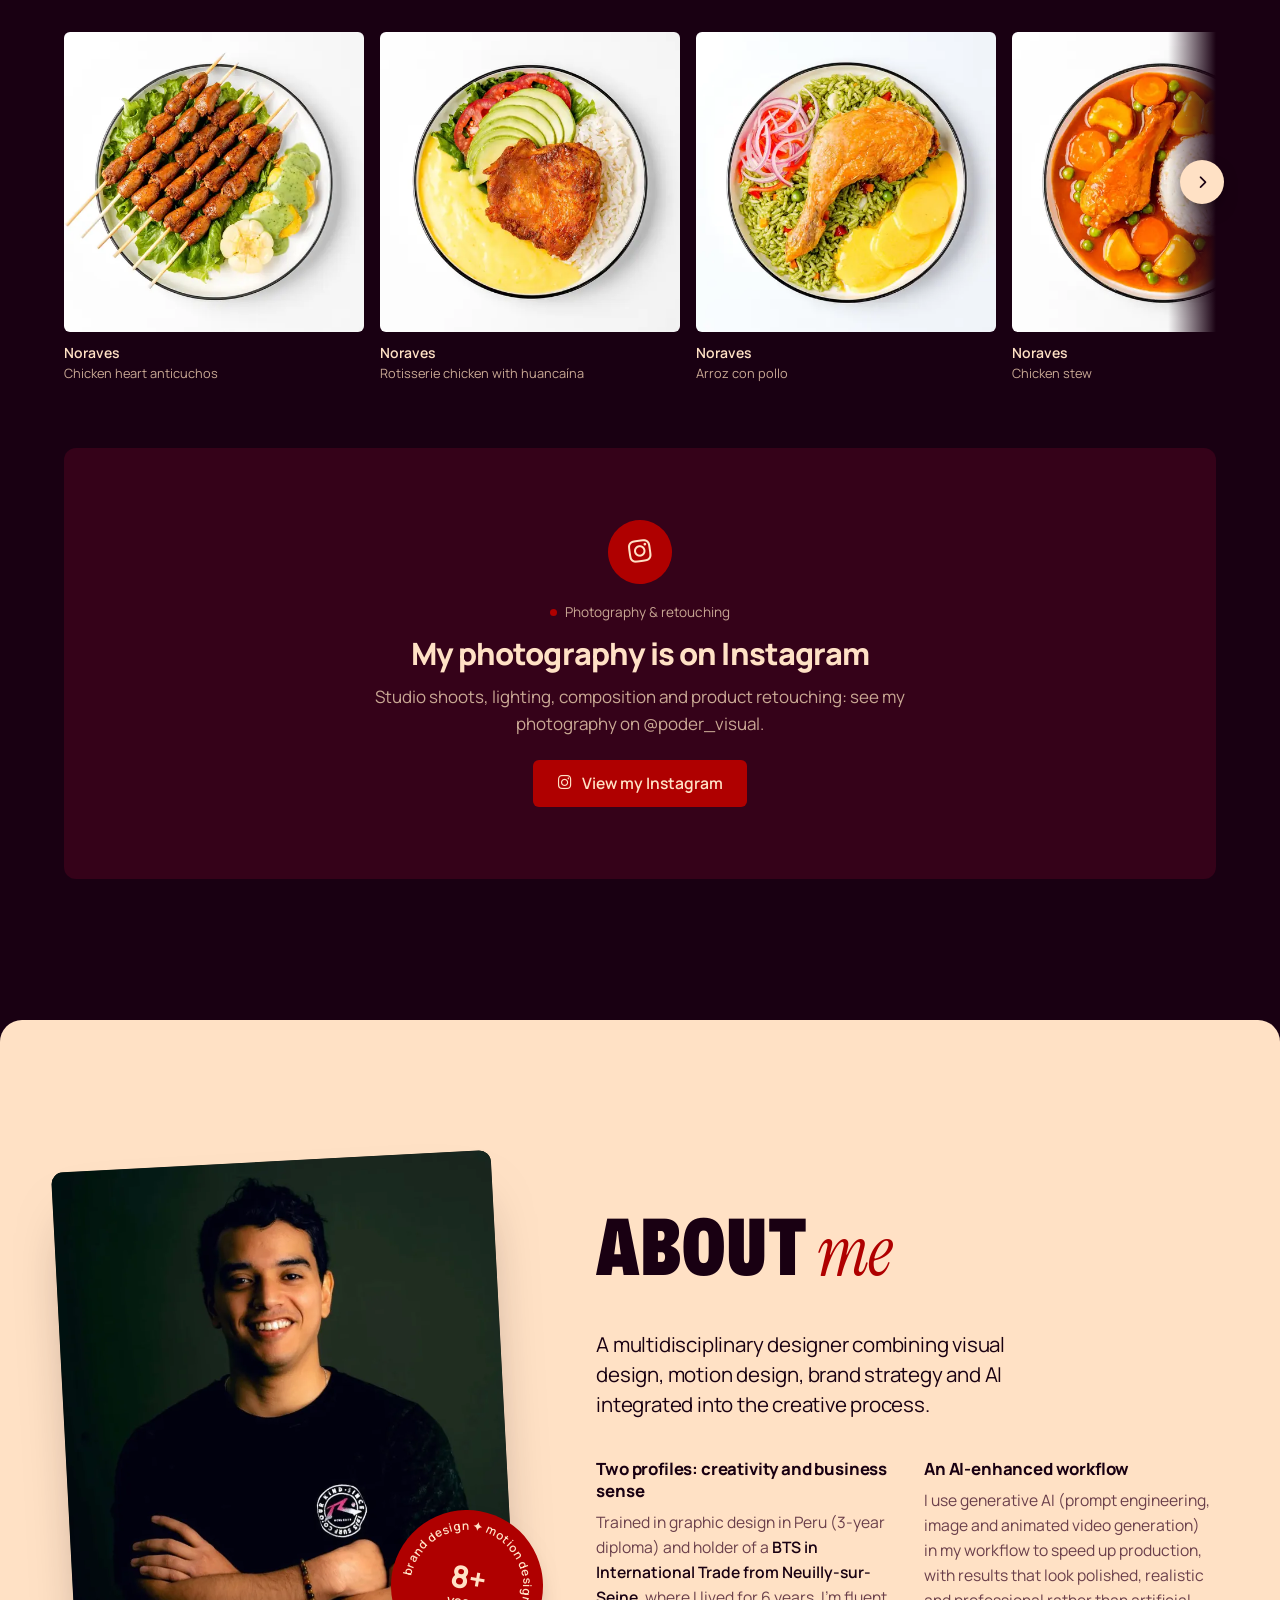
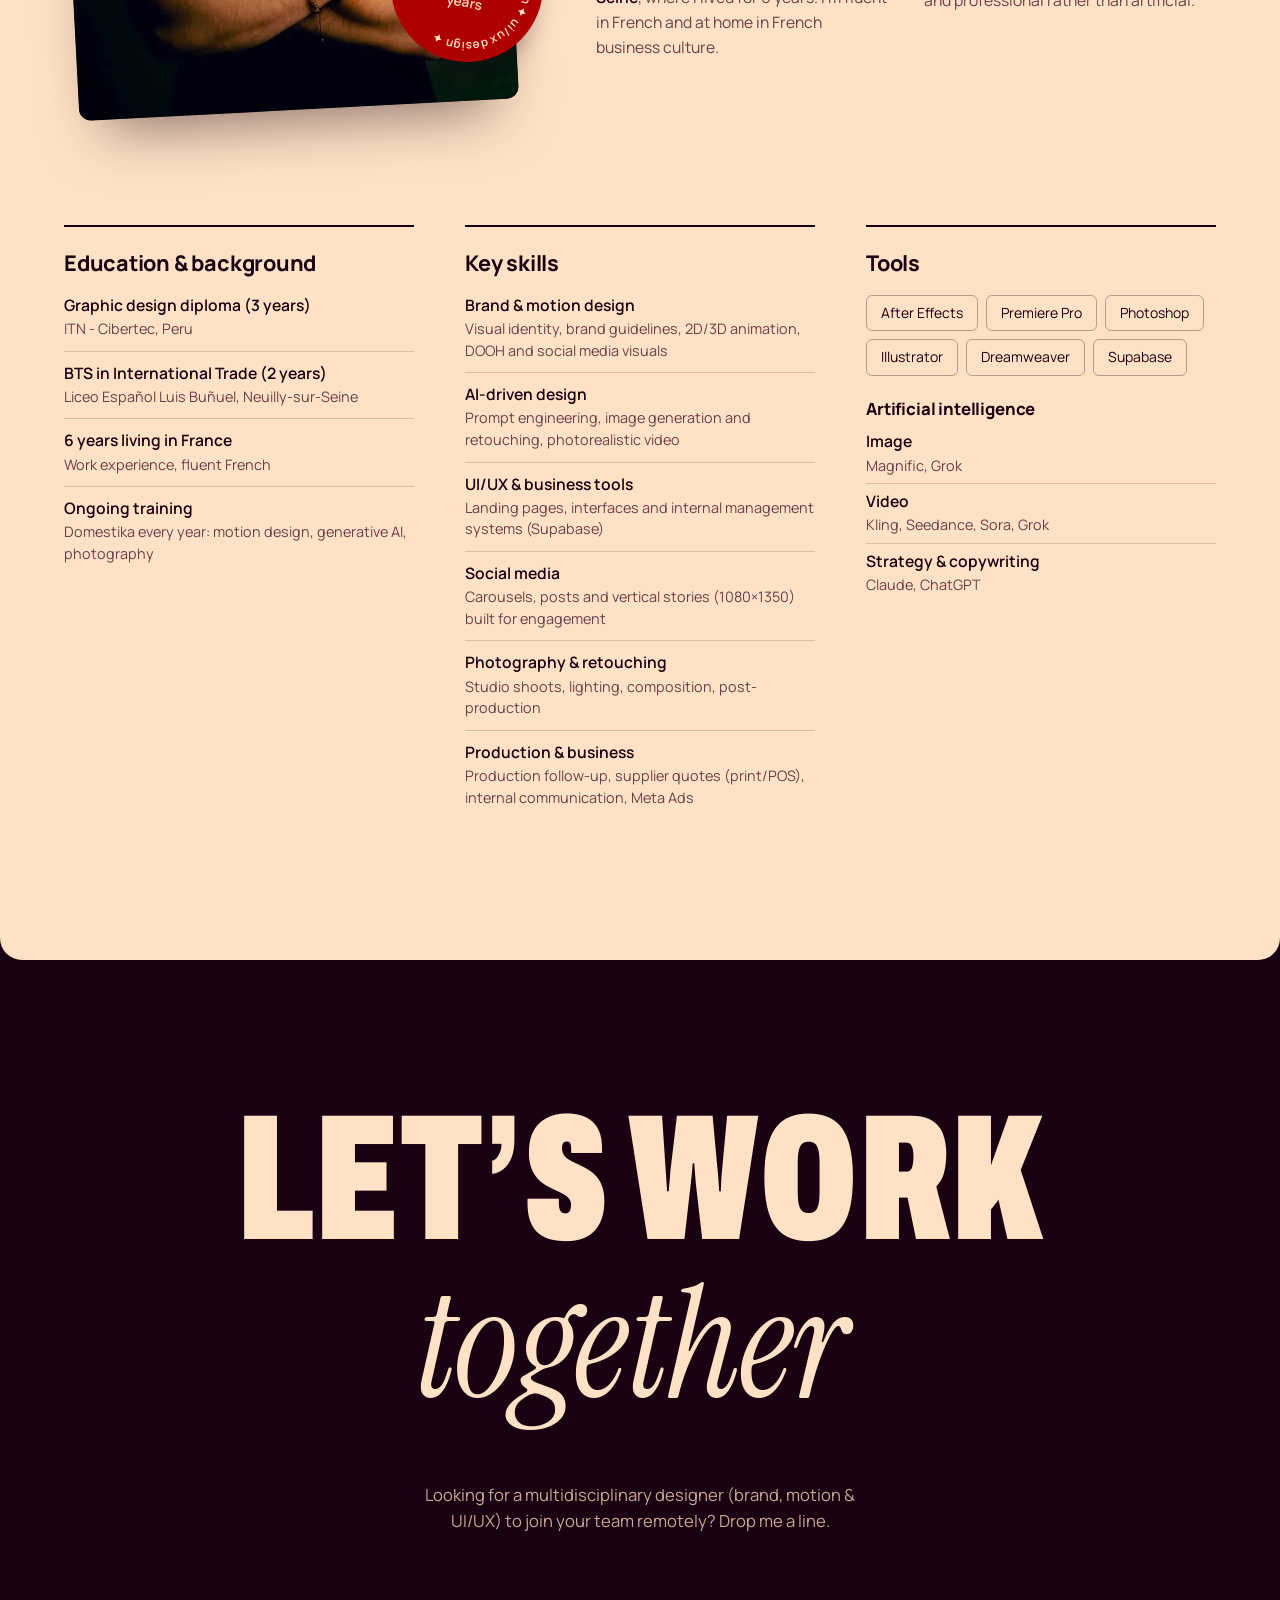
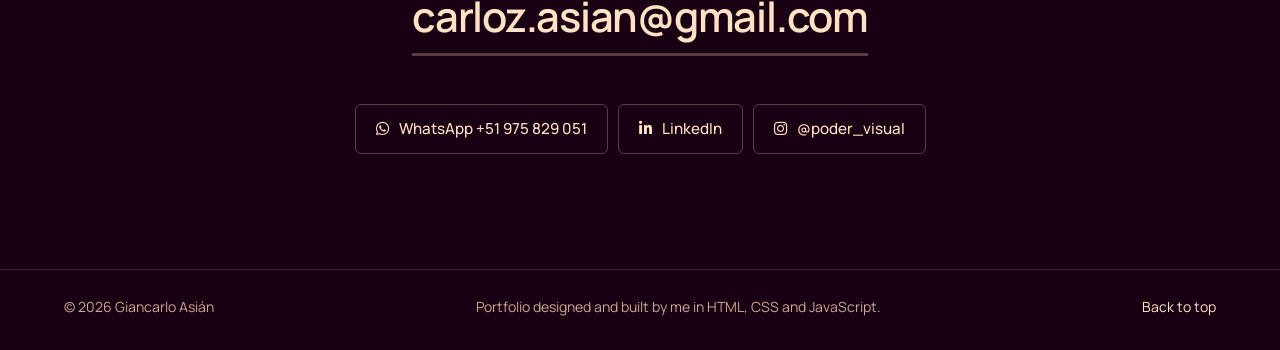
==== commit 3a168e65: "Animaciones al hacer scroll también en celular - El título y los visuales de cada proyecto se observ" ====
--- a/en/index.html
+++ b/en/index.html
@@ -37,7 +37,7 @@
     <link rel="preload" href="../fonts/archivo.woff2" as="font" type="font/woff2" crossorigin>
     <link rel="preload" href="../fonts/instrument-serif-italic.woff2" as="font" type="font/woff2" crossorigin>
     <link rel="preload" href="../fonts/manrope.woff2" as="font" type="font/woff2" crossorigin>
-    <link rel="stylesheet" href="../style.css?v=20261110f">
+    <link rel="stylesheet" href="../style.css?v=20261110g">
     <link rel="stylesheet" href="https://cdnjs.cloudflare.com/ajax/libs/font-awesome/6.4.0/css/all.min.css">
 
     <script type="application/ld+json">
@@ -2522,6 +2522,6 @@
         </div>
     </div>
 
-    <script src="../script.js?v=20261110f"></script>
+    <script src="../script.js?v=20261110g"></script>
 </body>
 </html>
--- a/style.css
+++ b/style.css
@@ -1920,10 +1920,10 @@
 }
 .chapters-anim .project-card:not(.cta-card).in-view .ct-head > span { transform: none; }
 .chapters-anim .project-card:not(.cta-card).in-view .ct-it { clip-path: inset(-0.2em -0.2em -0.3em 0); }
-.chapters-anim .project-card--wide:not(.cta-card).in-view .mini-carousel-wrapper,
-.chapters-anim .project-card--wide:not(.cta-card).in-view .reel-media,
-.chapters-anim .project-card--wide:not(.cta-card).in-view .site-preview,
-.chapters-anim .project-card--wide:not(.cta-card).in-view .subpanel { opacity: 1; transform: none; }
+.chapters-anim .project-card--wide:not(.cta-card) .mini-carousel-wrapper.v-in,
+.chapters-anim .project-card--wide:not(.cta-card) .reel-media.v-in,
+.chapters-anim .project-card--wide:not(.cta-card) .site-preview.v-in,
+.chapters-anim .project-card--wide:not(.cta-card) .subpanel.v-in { opacity: 1; transform: none; }
 
 /* Entrée échelonnée au changement de filtre */
 .project-card.is-entering { animation: chapter-in 0.6s var(--ease-out) both; }
@@ -2036,9 +2036,9 @@
 .chapters-anim .cv-1 .mini-carousel-wrapper, .chapters-anim .cv-1 .reel-media, .chapters-anim .cv-1 .subpanel { transform: translateY(44px); }
 .chapters-anim .cv-2 .mini-carousel-wrapper, .chapters-anim .cv-2 .reel-media, .chapters-anim .cv-2 .subpanel { transform: translateX(-48px); }
 .chapters-anim .cv-3 .mini-carousel-wrapper, .chapters-anim .cv-3 .reel-media, .chapters-anim .cv-3 .subpanel { transform: scale(0.96); transform-origin: left center; }
-.chapters-anim .project-card.in-view .mini-carousel-wrapper,
-.chapters-anim .project-card.in-view .reel-media,
-.chapters-anim .project-card.in-view .subpanel { transform: none; }
+.chapters-anim .project-card .mini-carousel-wrapper.v-in,
+.chapters-anim .project-card .reel-media.v-in,
+.chapters-anim .project-card .subpanel.v-in { transform: none; }
 
 /* Bulle plus discrète */
 .cursor-bubble { width: 58px; height: 58px; margin: -29px 0 0 -29px; font-size: 1.05rem; }
@@ -2072,3 +2072,19 @@
 .projects-grid .project-card--wide:not(.cta-card) > *,
 .projects-grid .project-card--wide:not(.cta-card) .subpanel,
 .mini-carousel-wrapper { min-width: 0; max-width: 100%; }
+
+/* Mobile : entrées plus courtes et verticales (pas de décalage horizontal pendant le défilement) */
+@media (max-width: 860px) {
+    .chapters-anim .project-card--wide:not(.cta-card) .mini-carousel-wrapper,
+    .chapters-anim .project-card--wide:not(.cta-card) .reel-media,
+    .chapters-anim .project-card--wide:not(.cta-card) .site-preview,
+    .chapters-anim .project-card--wide:not(.cta-card) .subpanel {
+        transform: translateY(28px);
+        transition: opacity 0.6s var(--ease-out) 0.05s, transform 0.7s var(--ease-out) 0.05s;
+    }
+    .chapters-anim .project-card--wide:not(.cta-card) .mini-carousel-wrapper.v-in,
+    .chapters-anim .project-card--wide:not(.cta-card) .reel-media.v-in,
+    .chapters-anim .project-card--wide:not(.cta-card) .site-preview.v-in,
+    .chapters-anim .project-card--wide:not(.cta-card) .subpanel.v-in { opacity: 1; transform: none; }
+    .chapters-anim .cv-2 .ct-head > span { transform: translateX(-28px) skewX(-10deg); }
+}
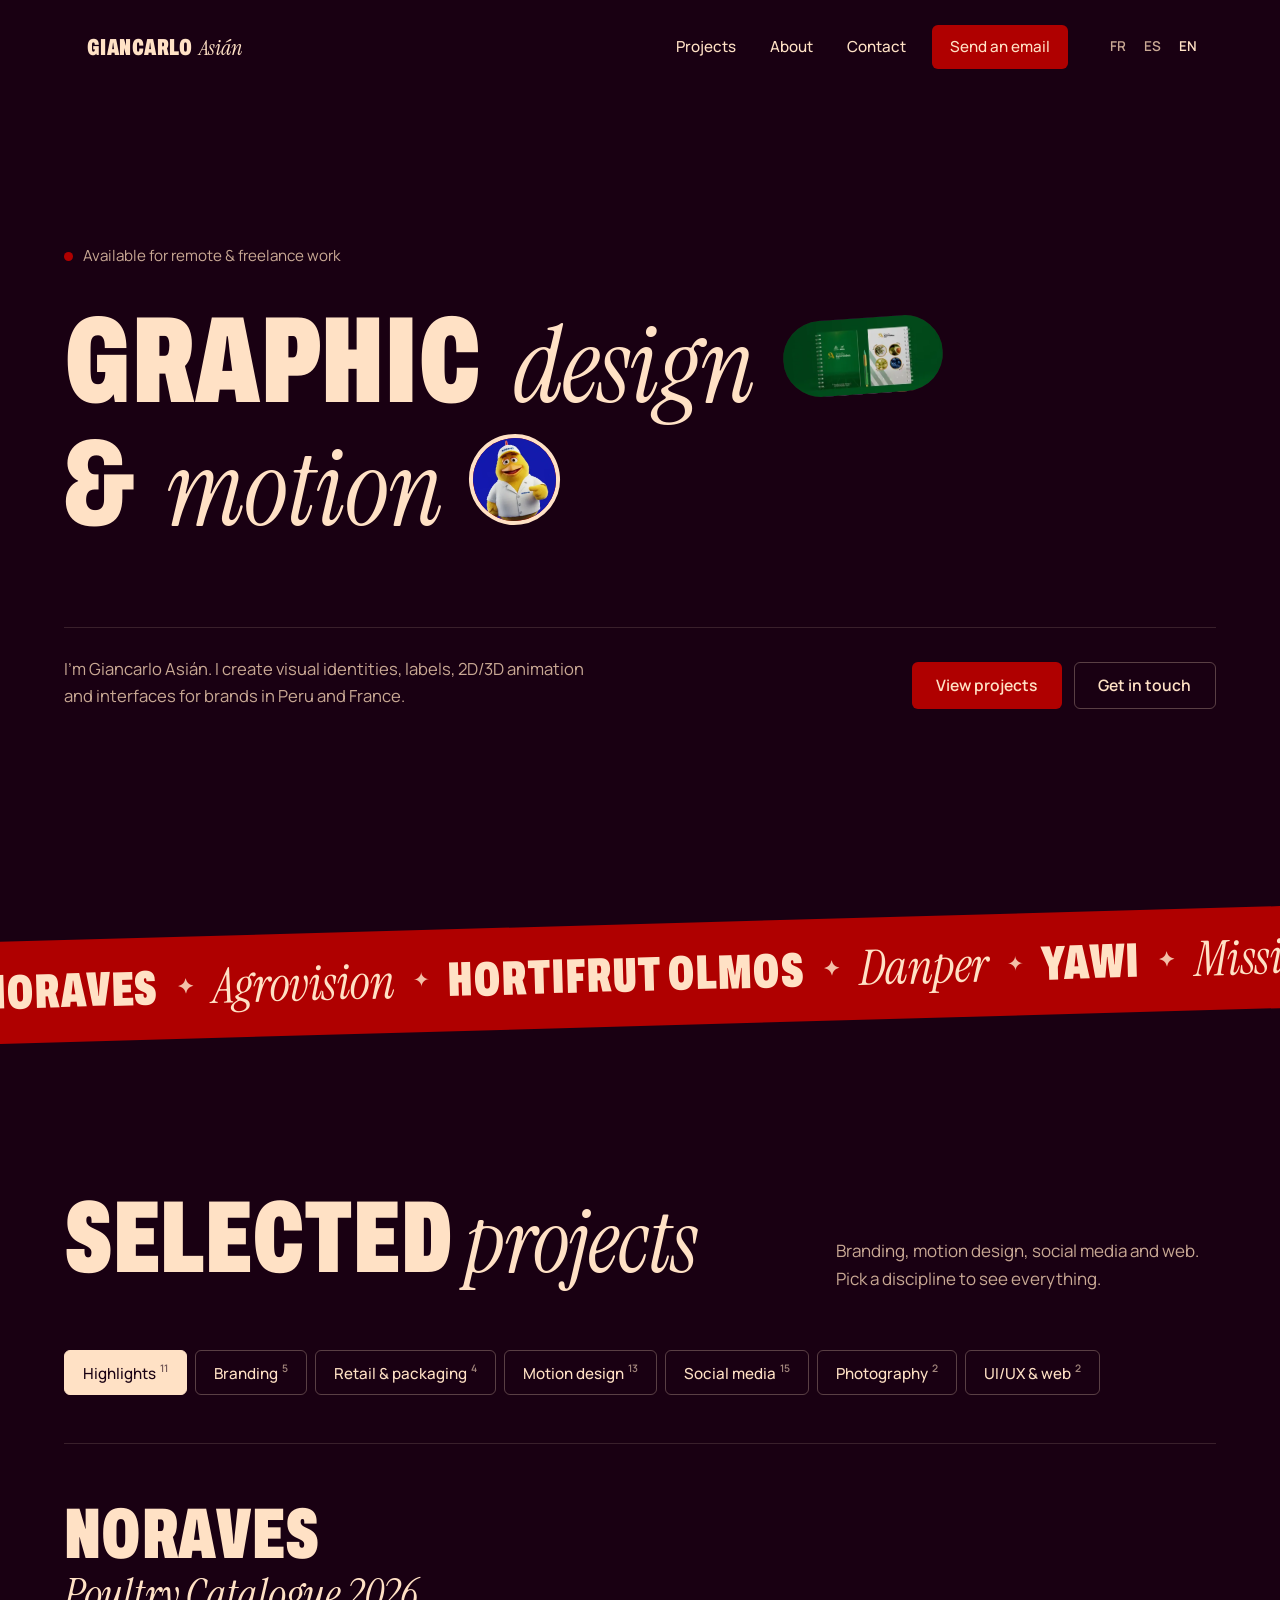
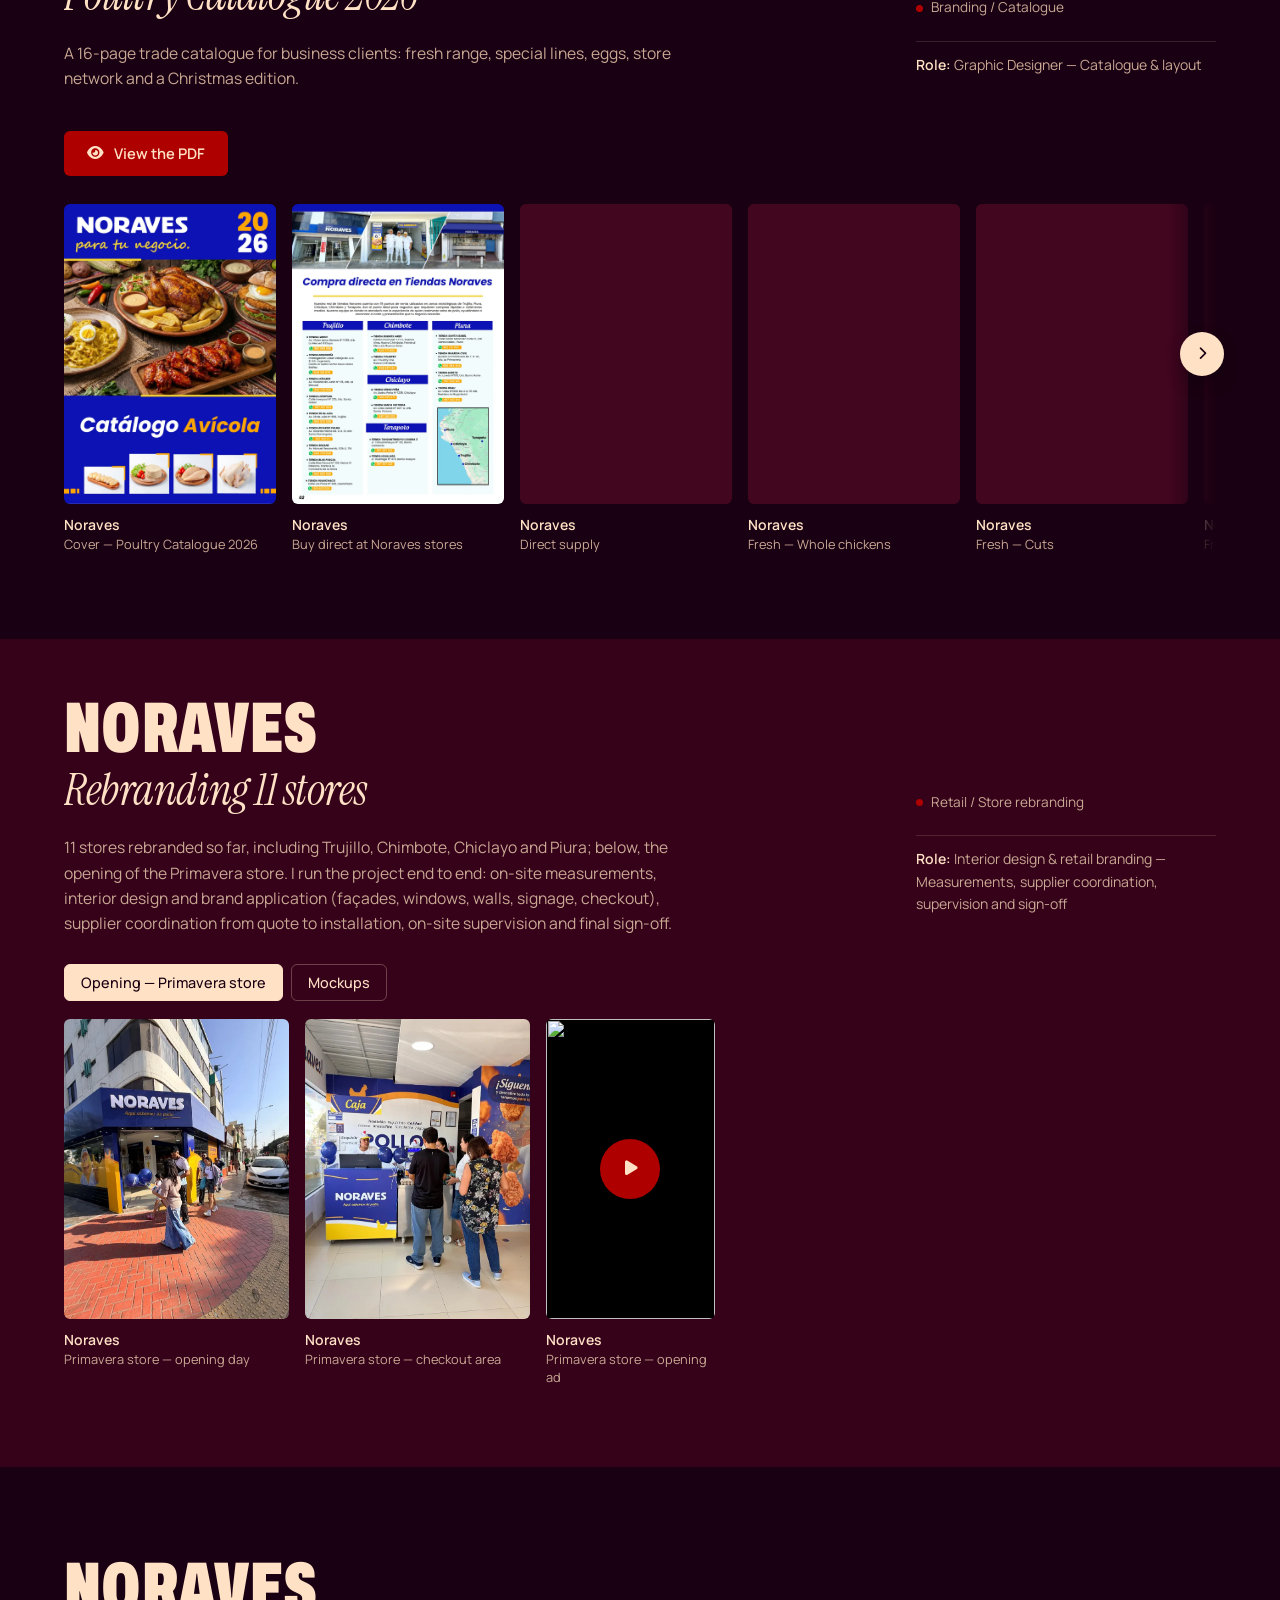
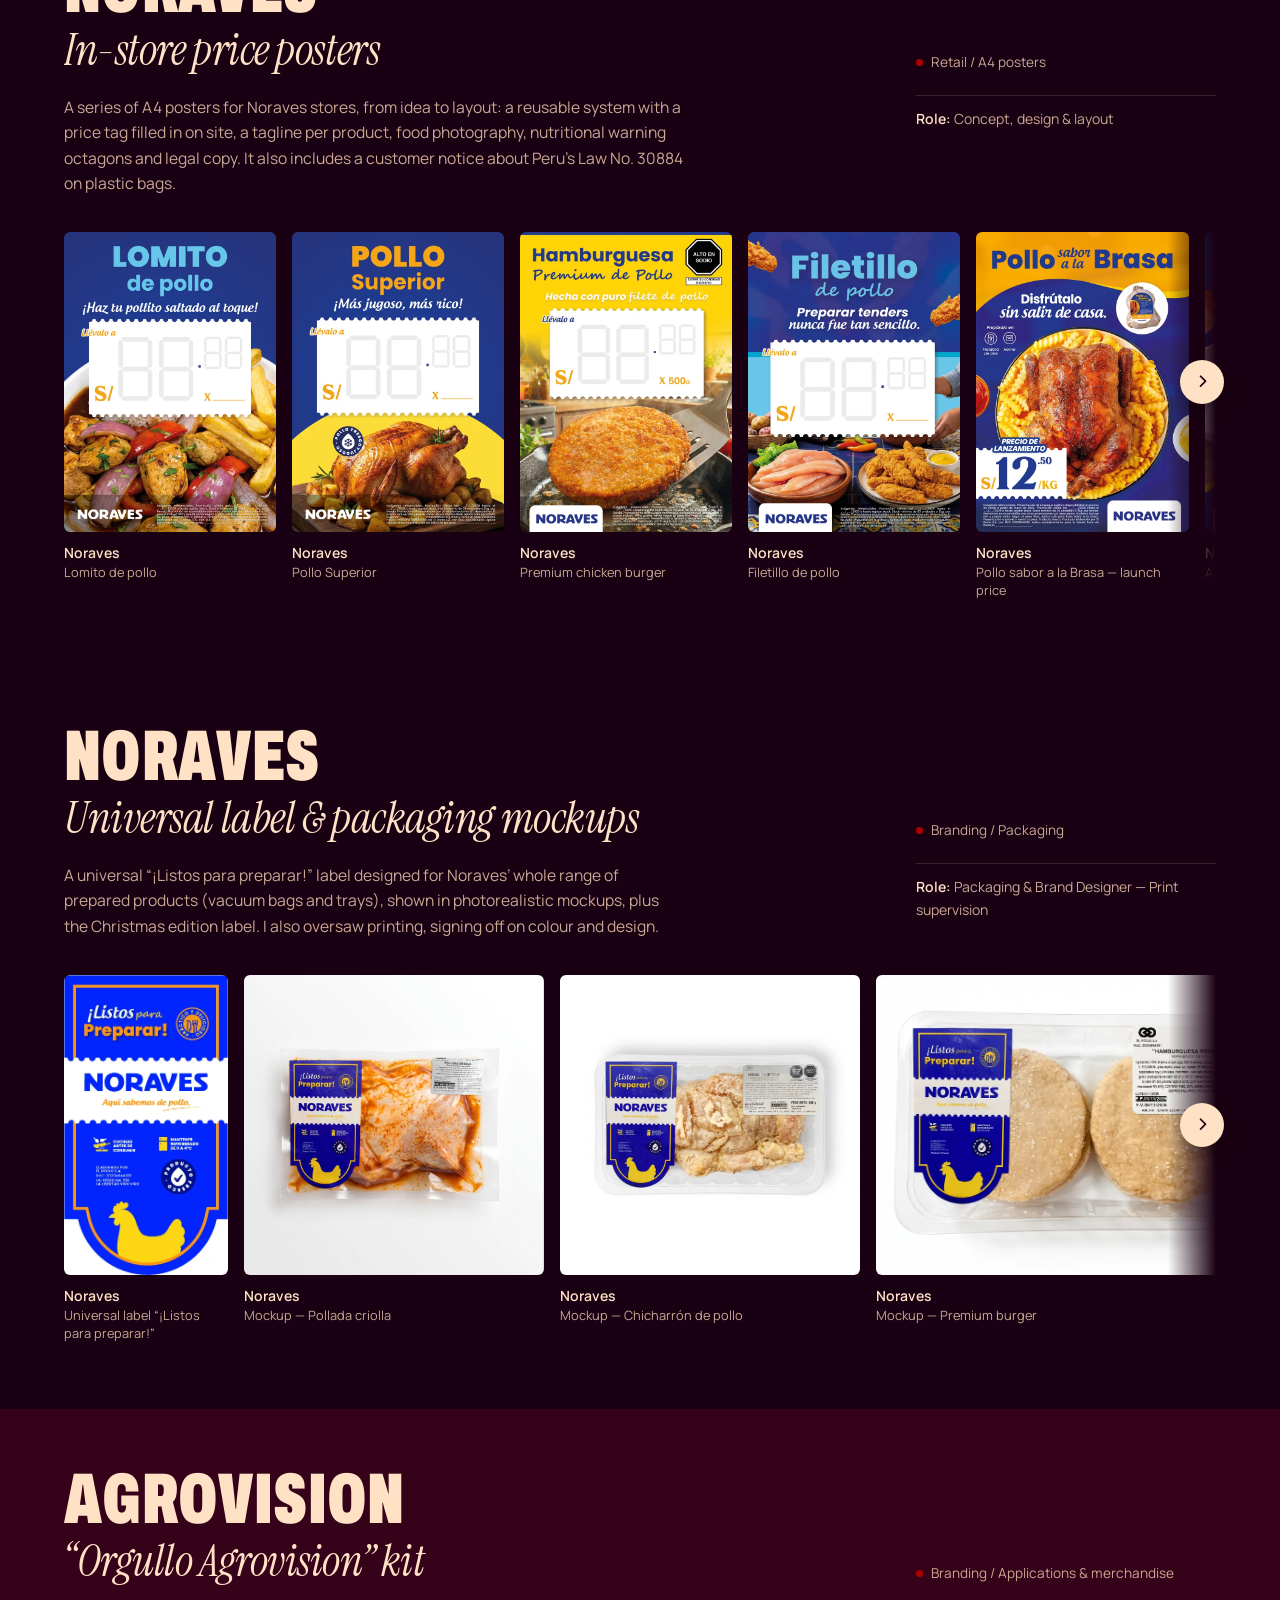
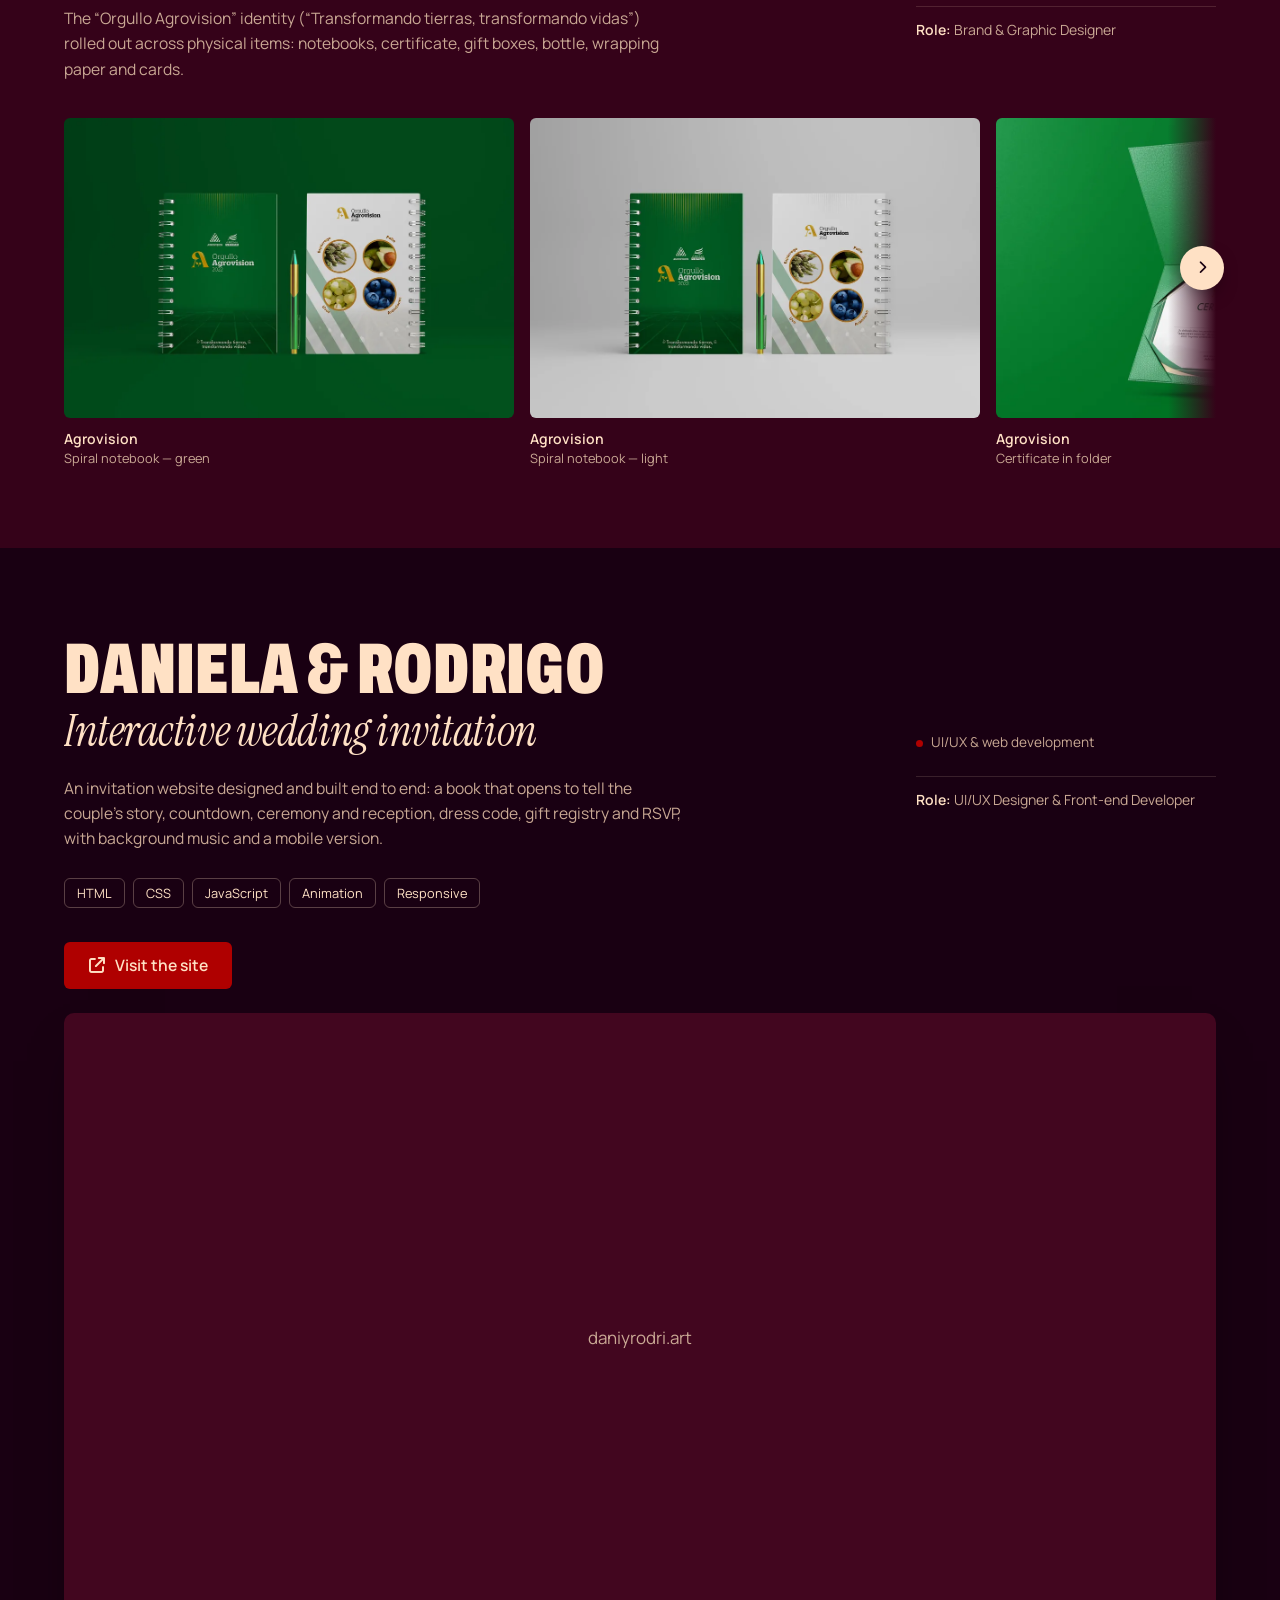
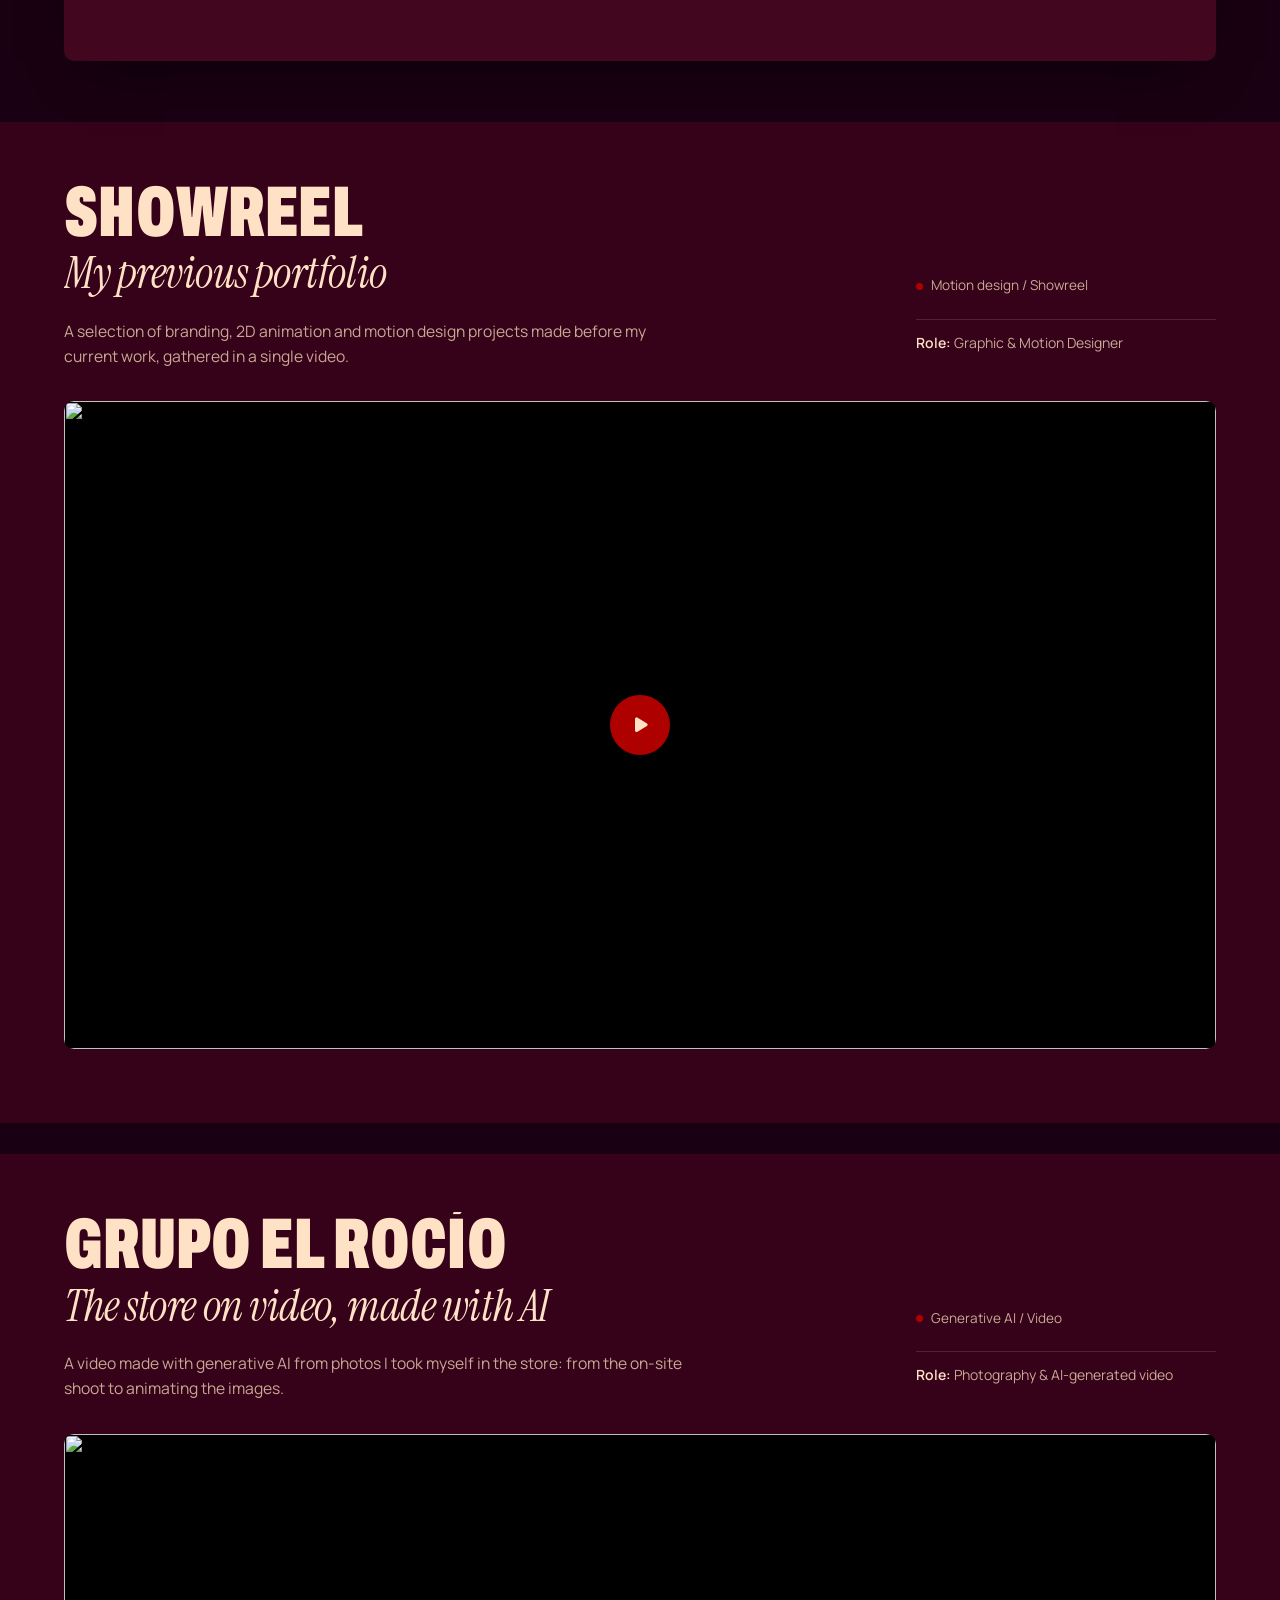
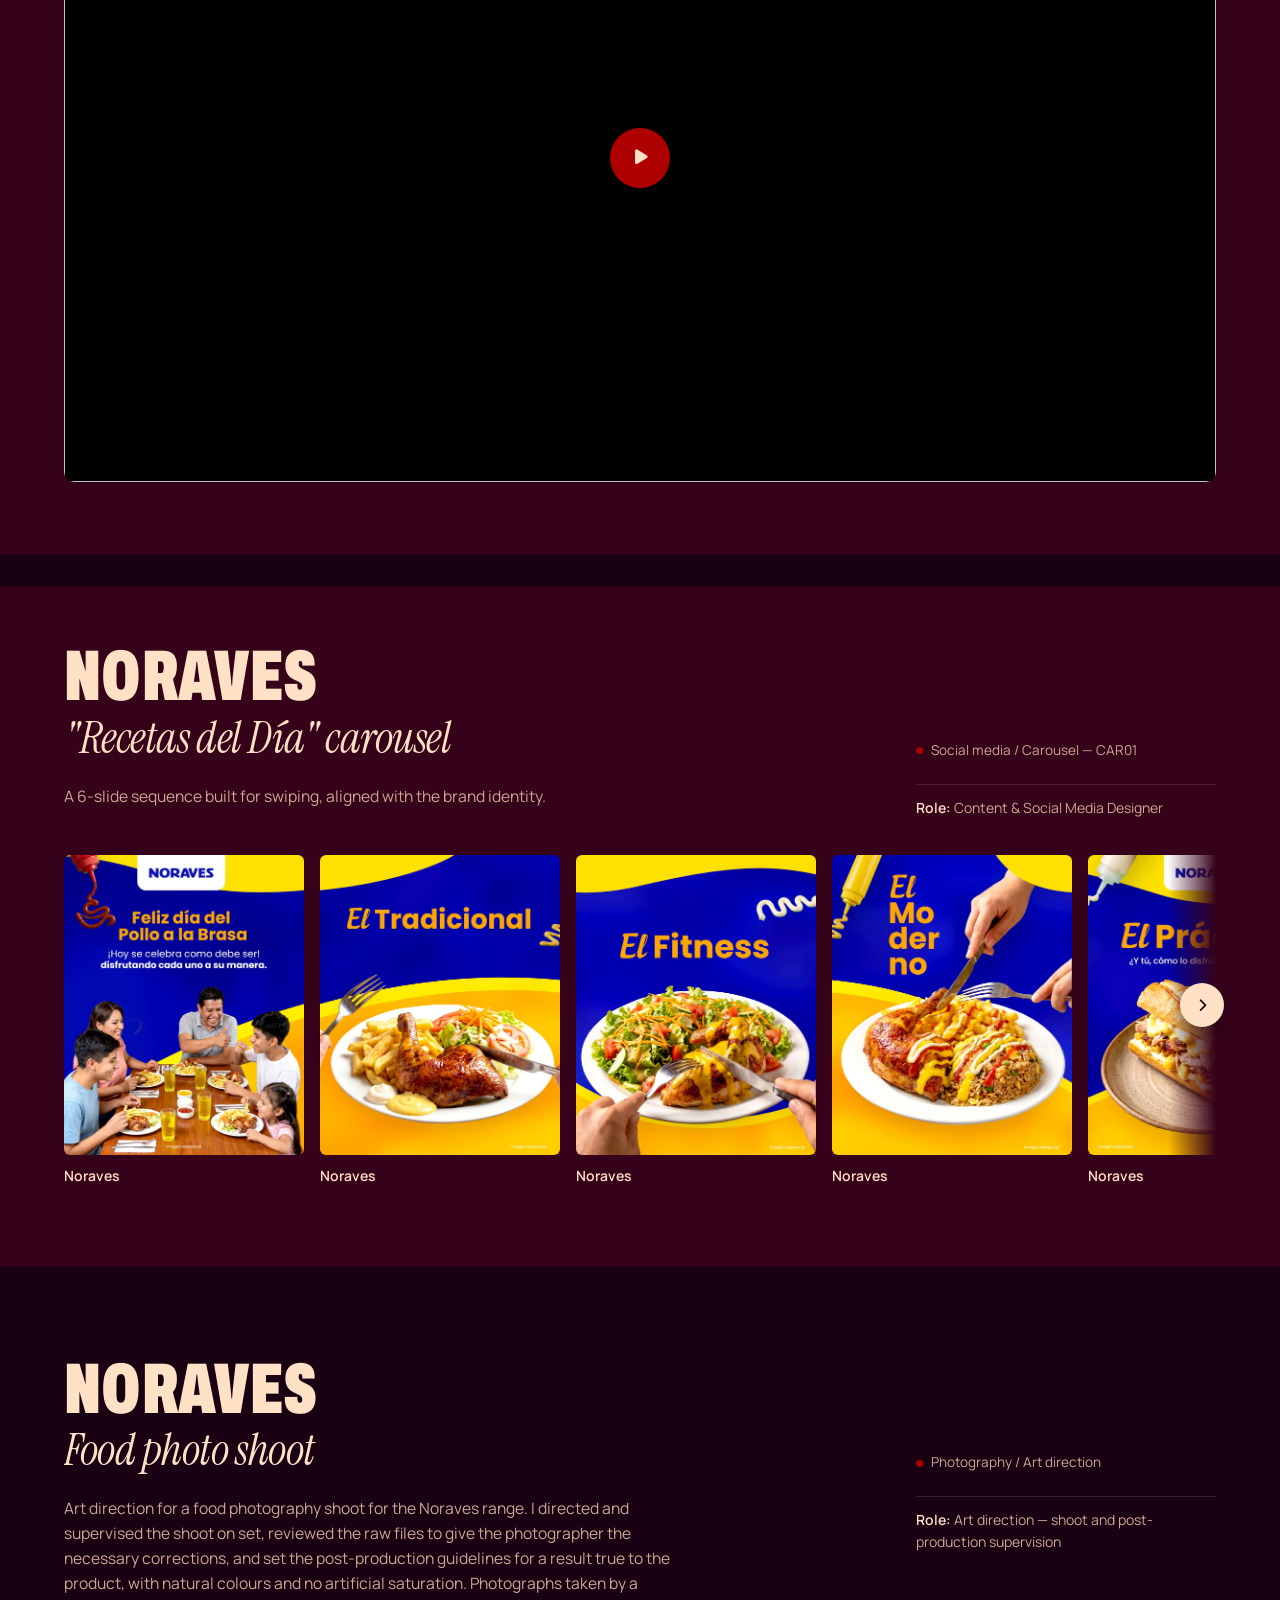
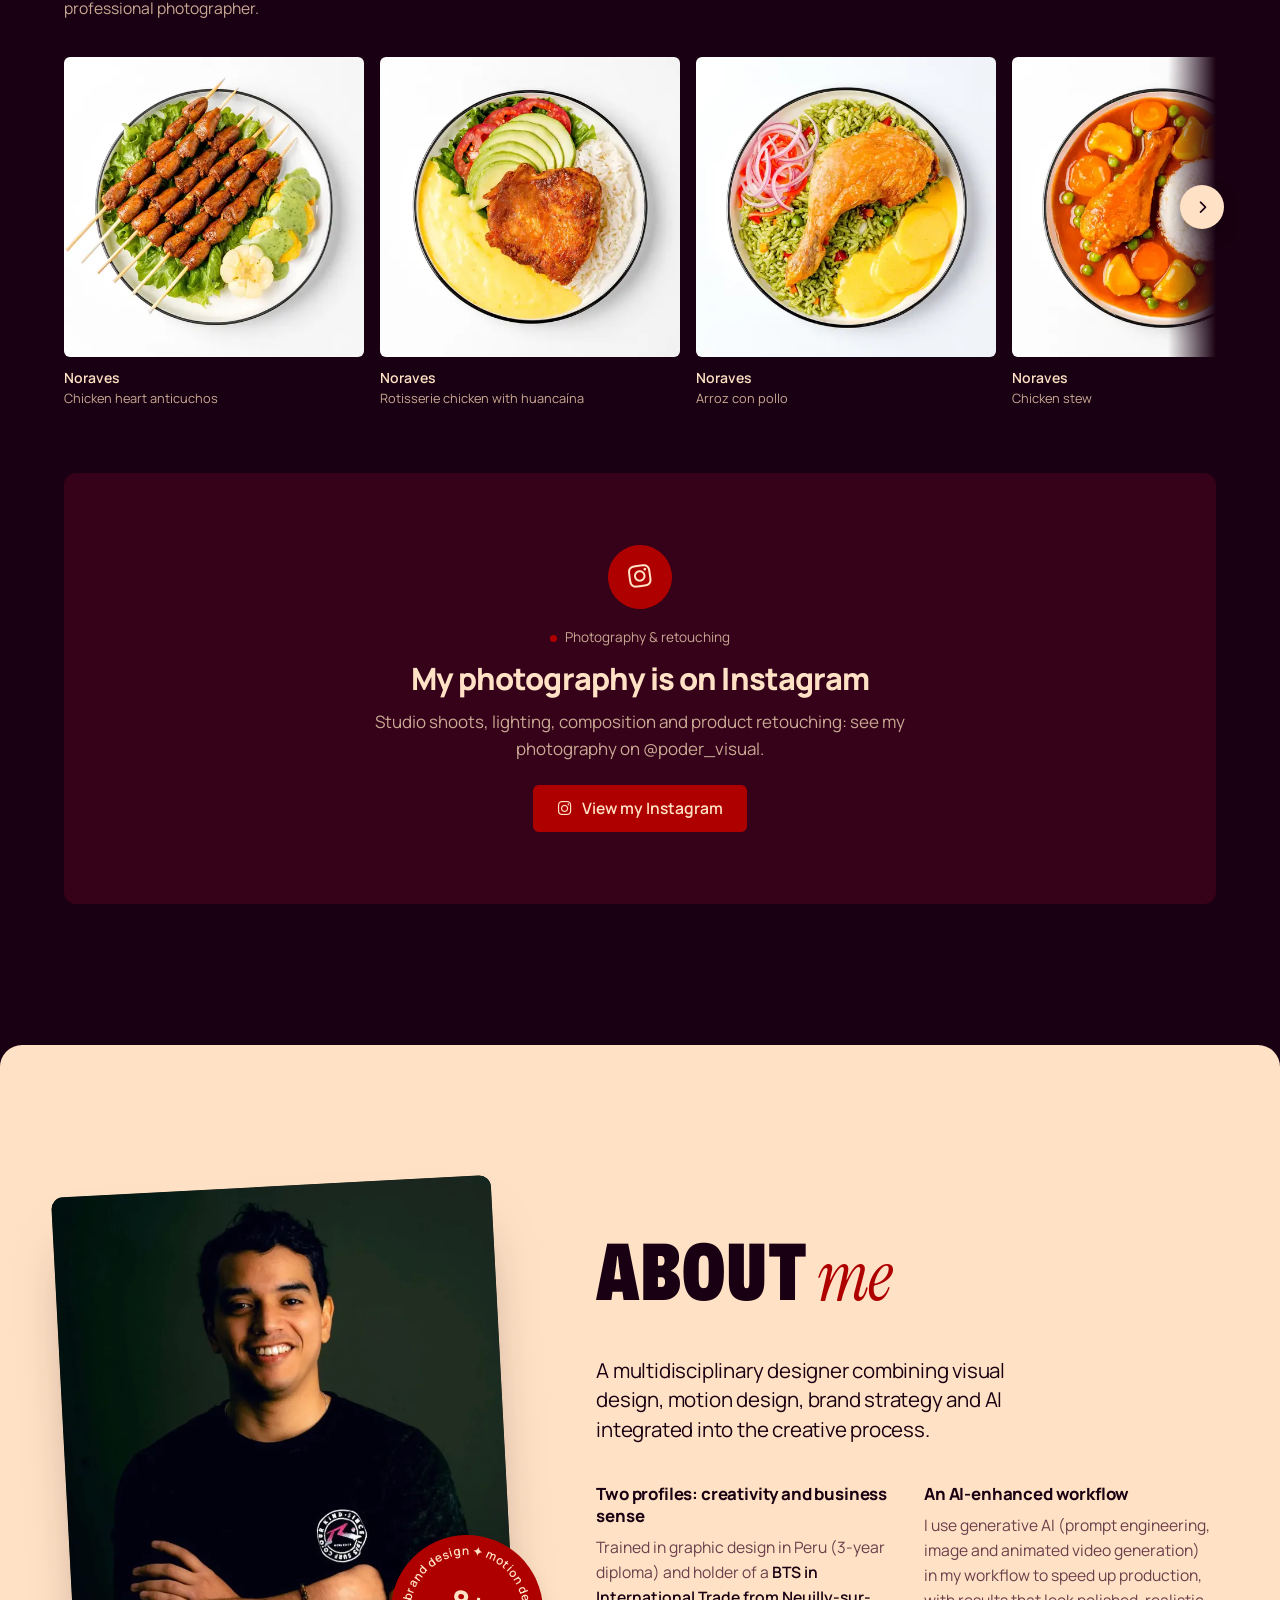
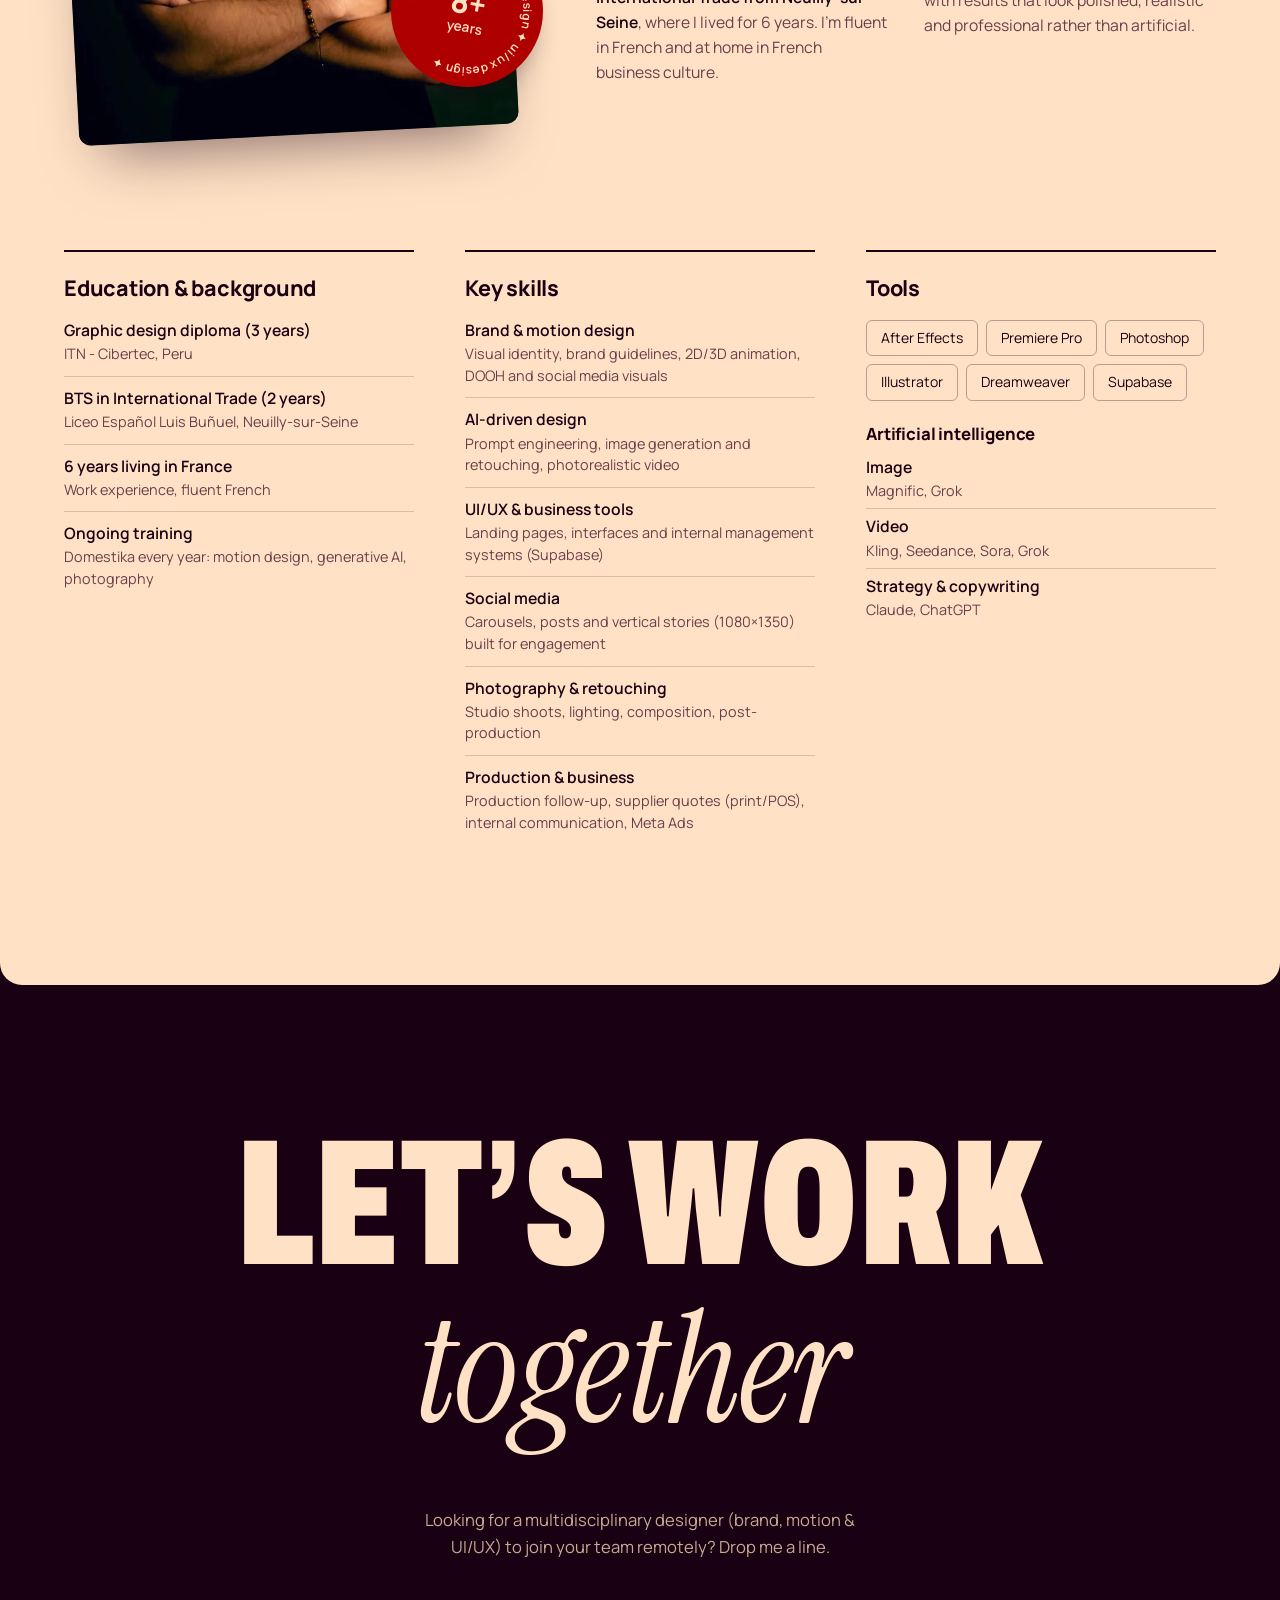
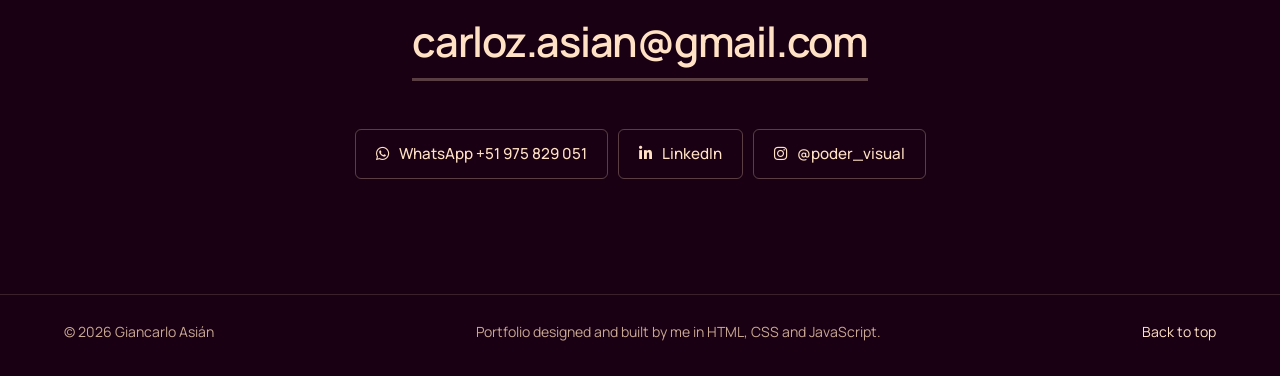
==== commit b4a79a05: "Fotografía: texto de dirección de arte más profesional (FR/ES/EN) Co-Authored-By: Claude Opus 5.5 <n" ====
--- a/en/index.html
+++ b/en/index.html
@@ -2323,7 +2323,7 @@
                     <div class="project-info">
                         <span class="project-tag">Photography / Art direction</span>
                         <h3>Noraves — Food photo shoot</h3>
-                        <p>Food photography shoot for the Noraves range. I wasn’t behind the camera: I attended, directed and supervised the shoot, reviewed the raw takes and gave the photographer corrections, then set the retouching guidelines for natural colours with no artificial saturation.</p>
+                        <p>Art direction for a food photography shoot for the Noraves range. I directed and supervised the shoot on set, reviewed the raw files to give the photographer the necessary corrections, and set the post-production guidelines for a result true to the product, with natural colours and no artificial saturation. Photographs taken by a professional photographer.</p>
                     </div>
                     <div class="mini-carousel">
                         <div class="mini-carousel-item">
@@ -2391,7 +2391,7 @@
                         </div>
                     </div>
                     <div class="project-role">
-                        <strong>Role:</strong> Art direction &amp; supervision of the shoot and retouching
+                        <strong>Role:</strong> Art direction — shoot and post-production supervision
                     </div>
                 </article>
 
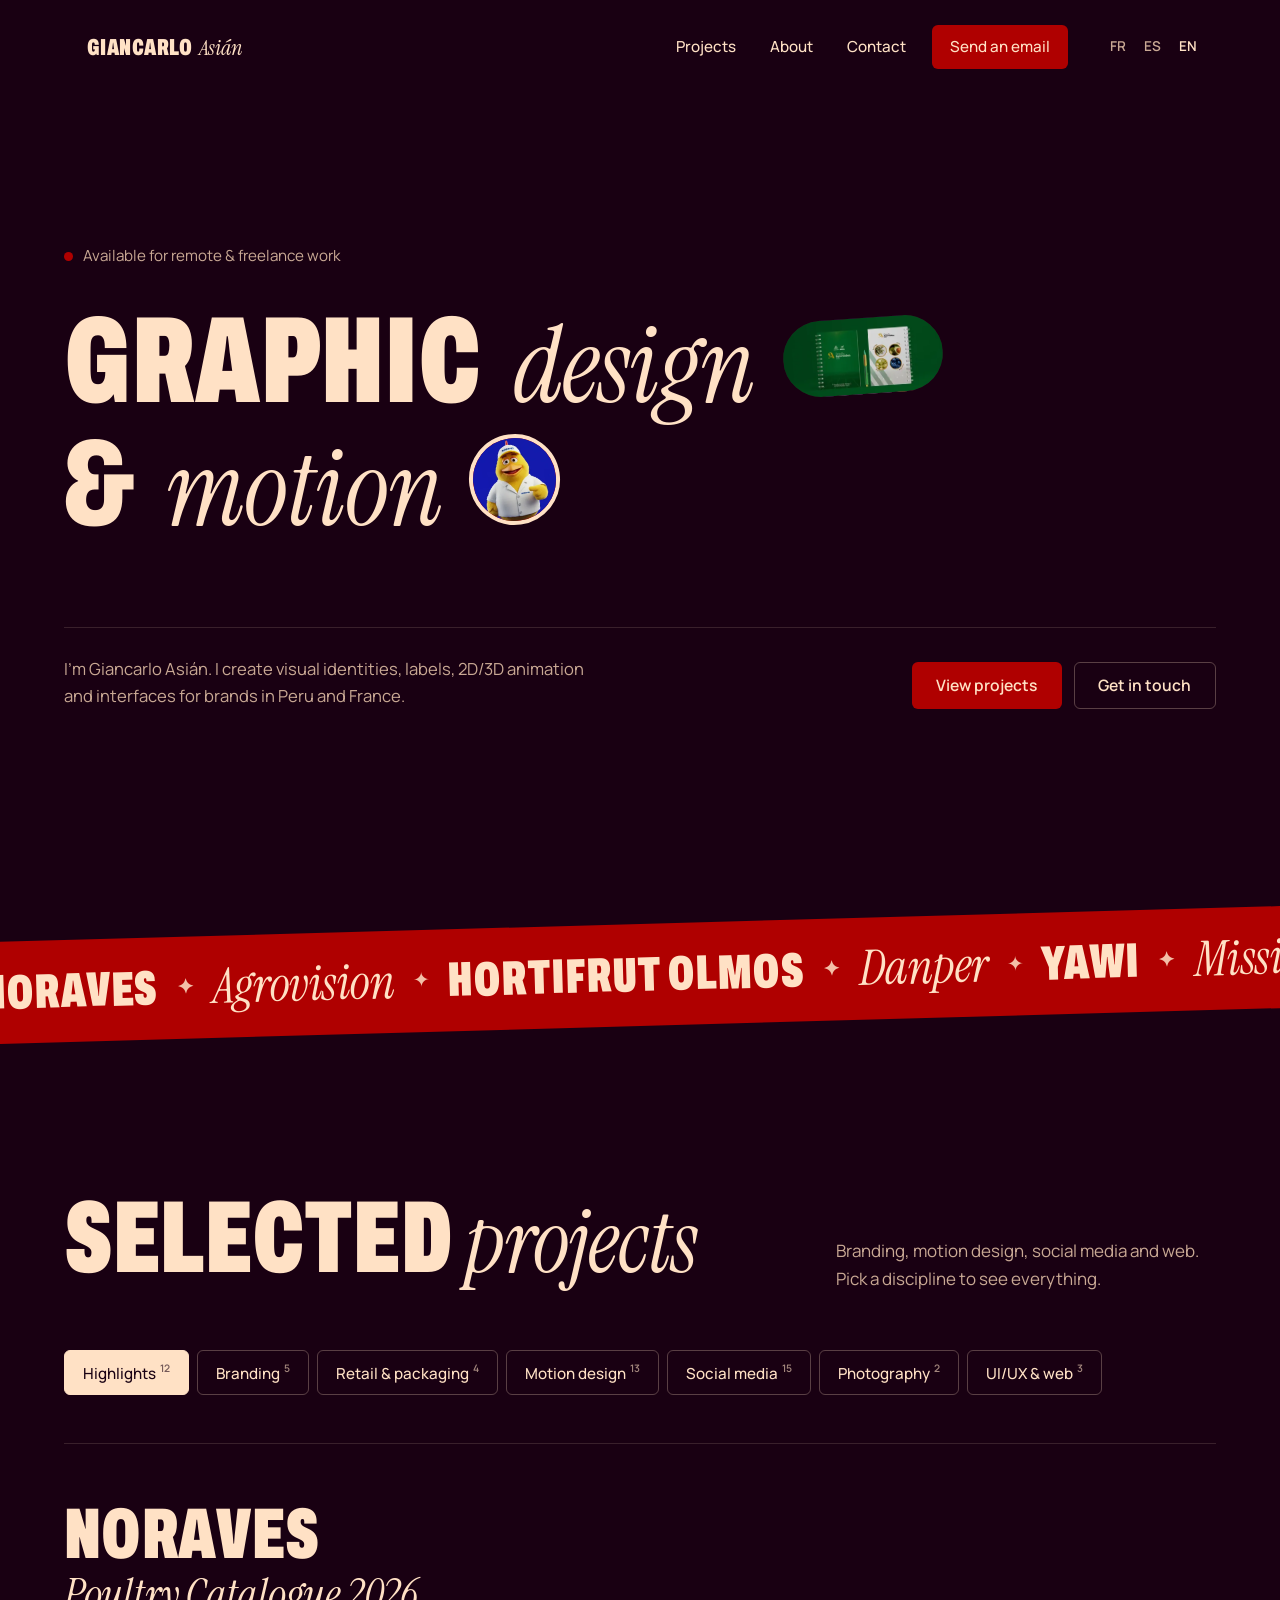
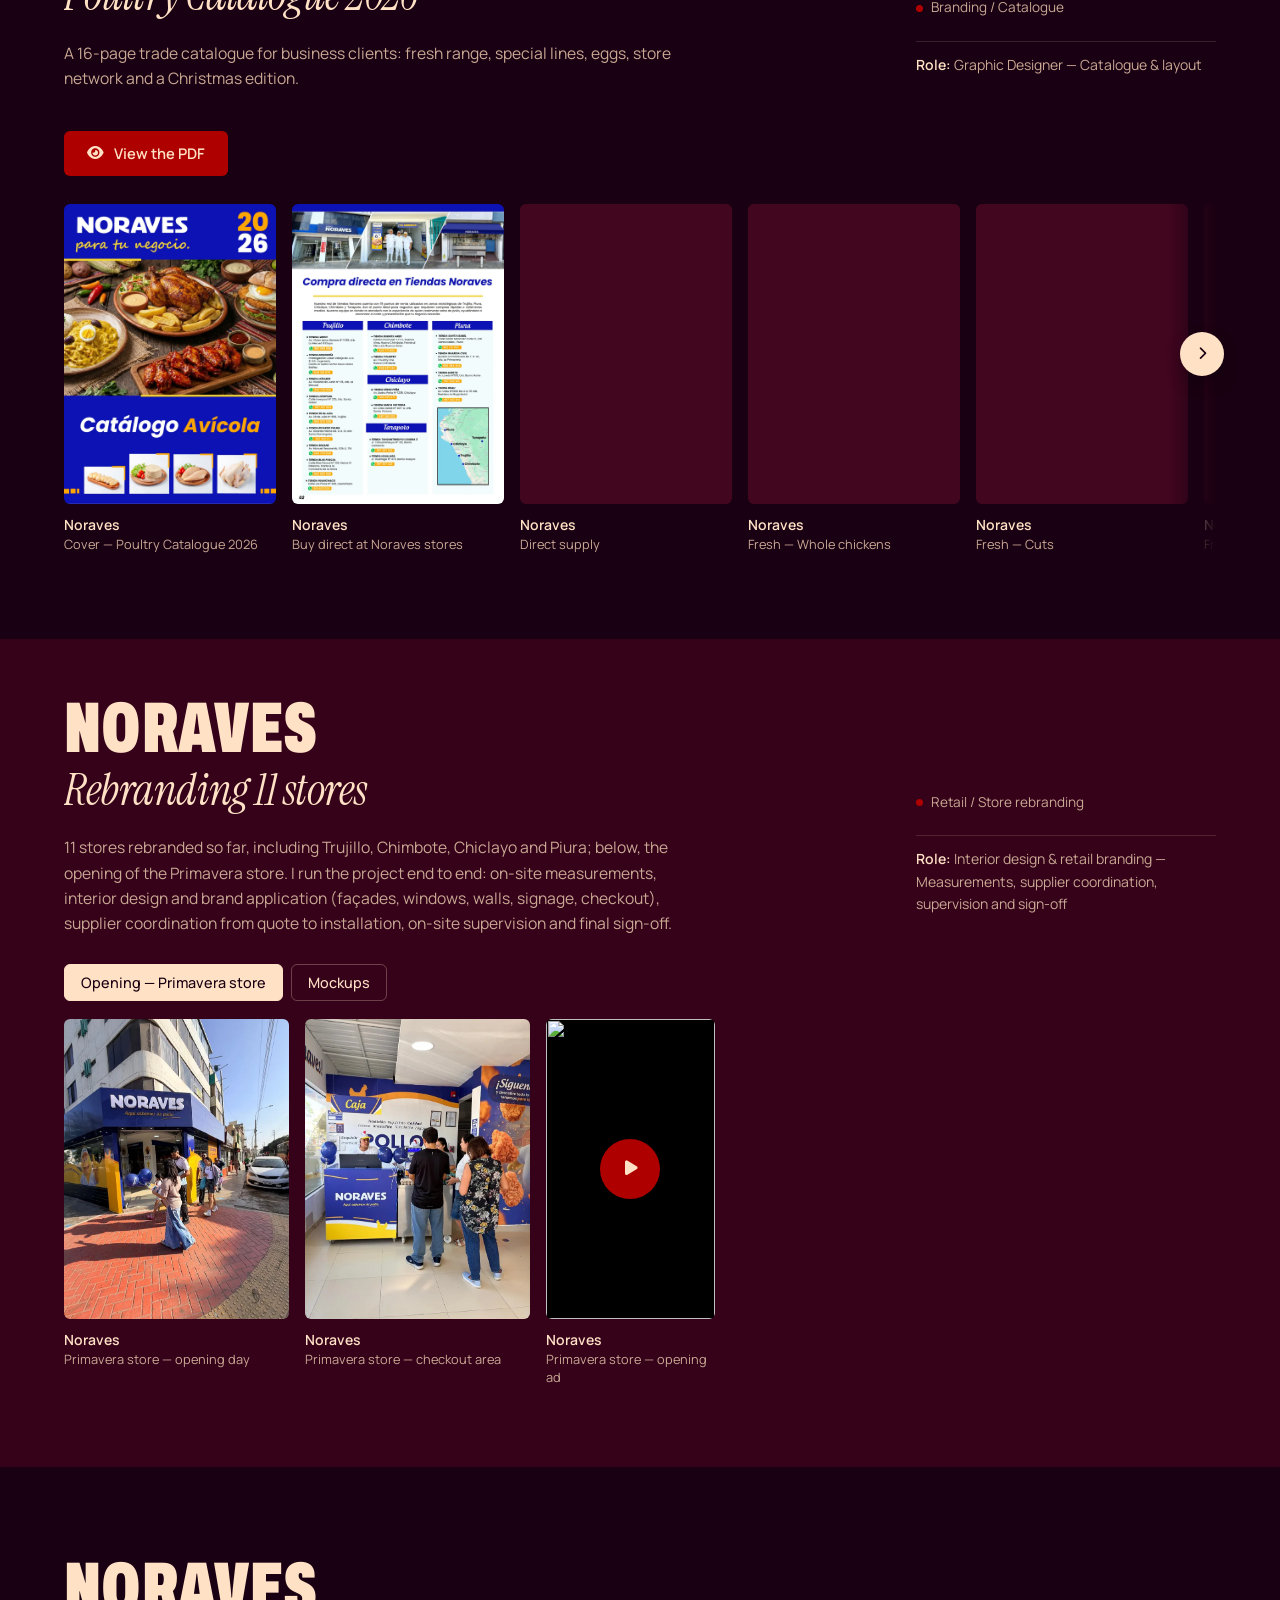
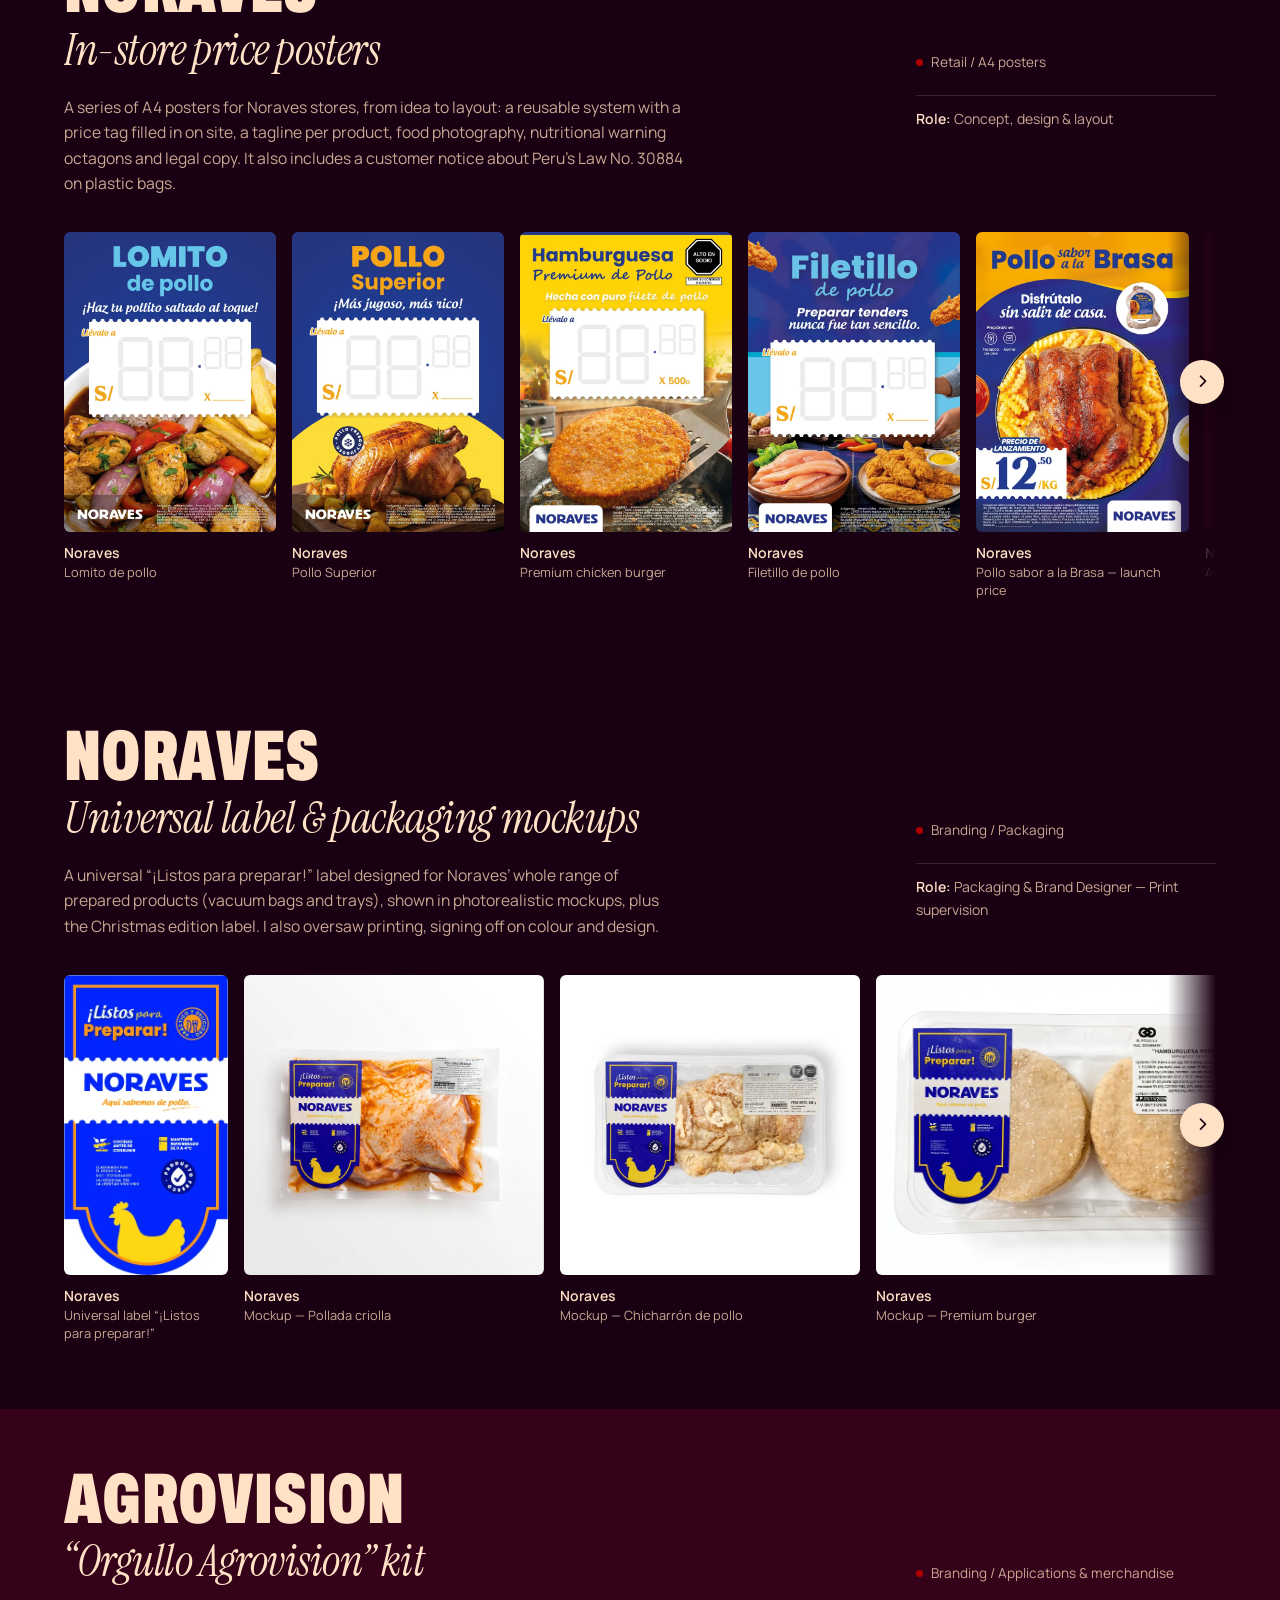
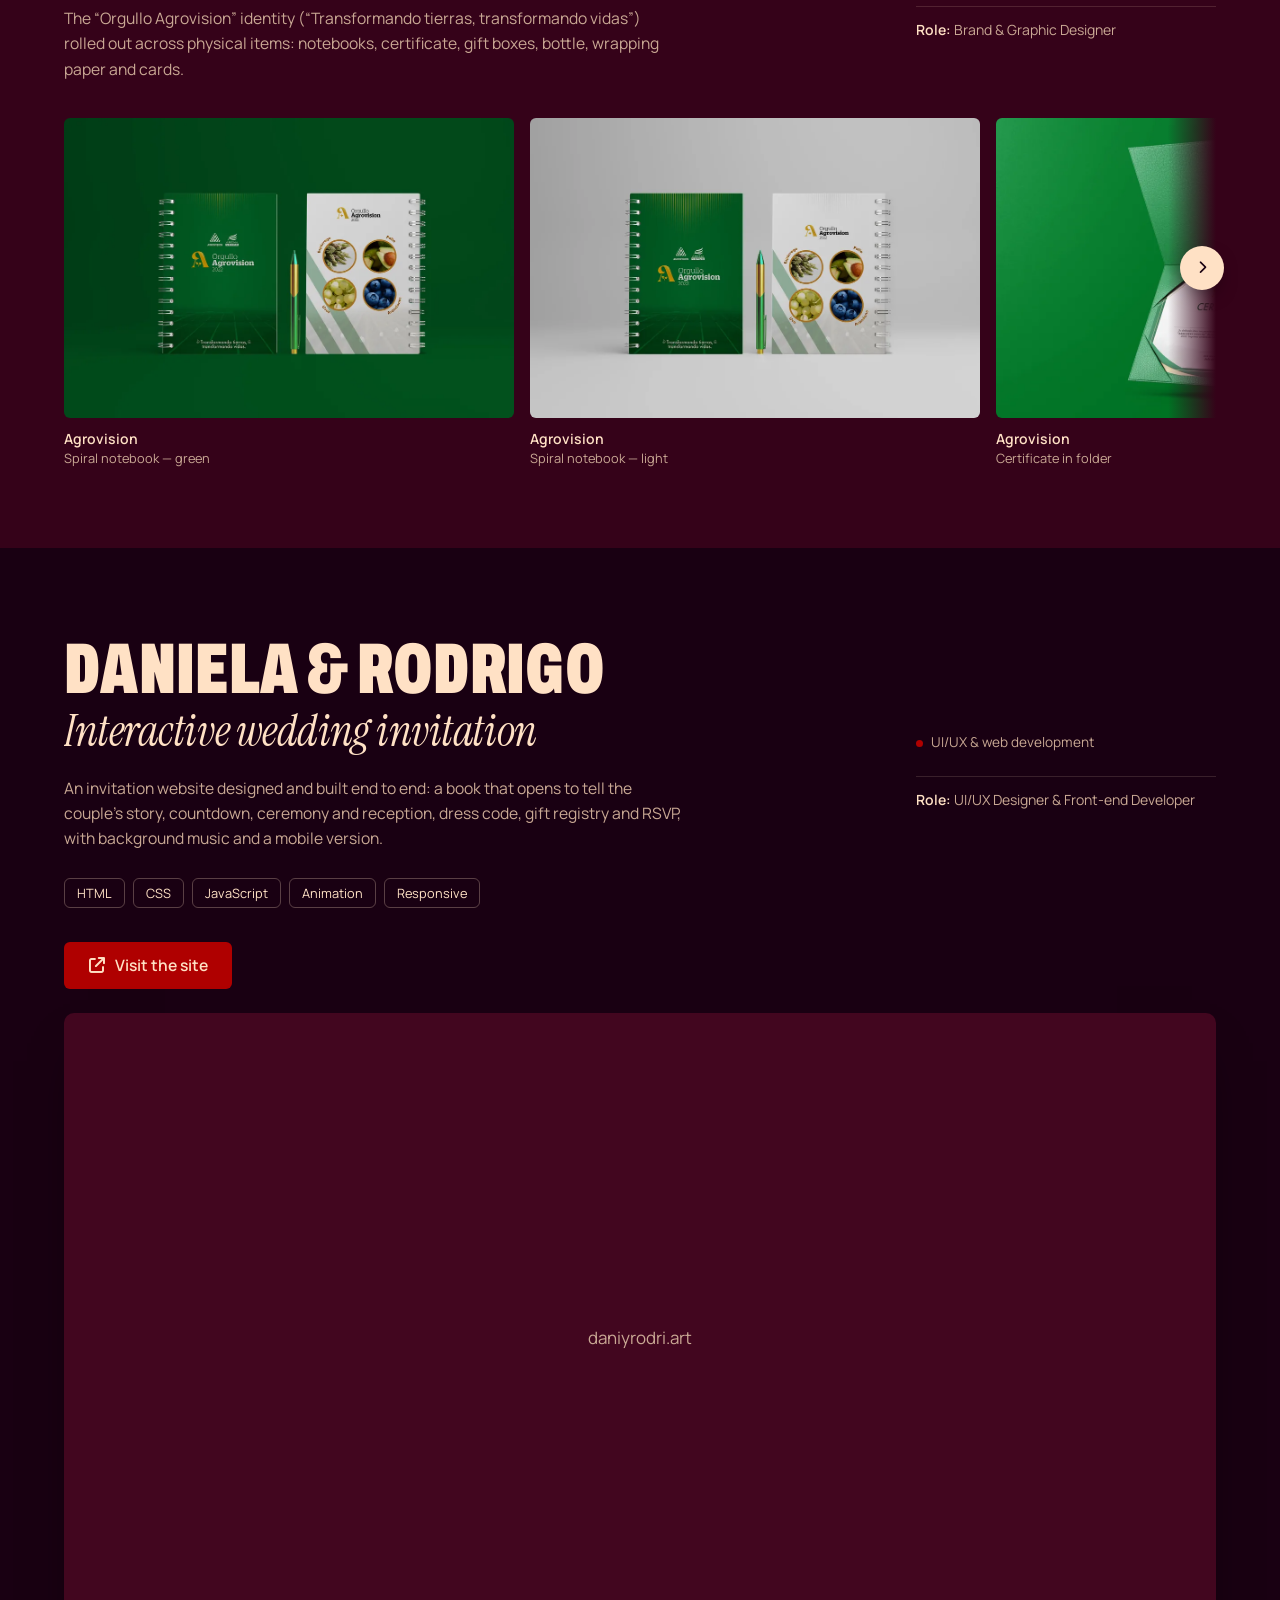
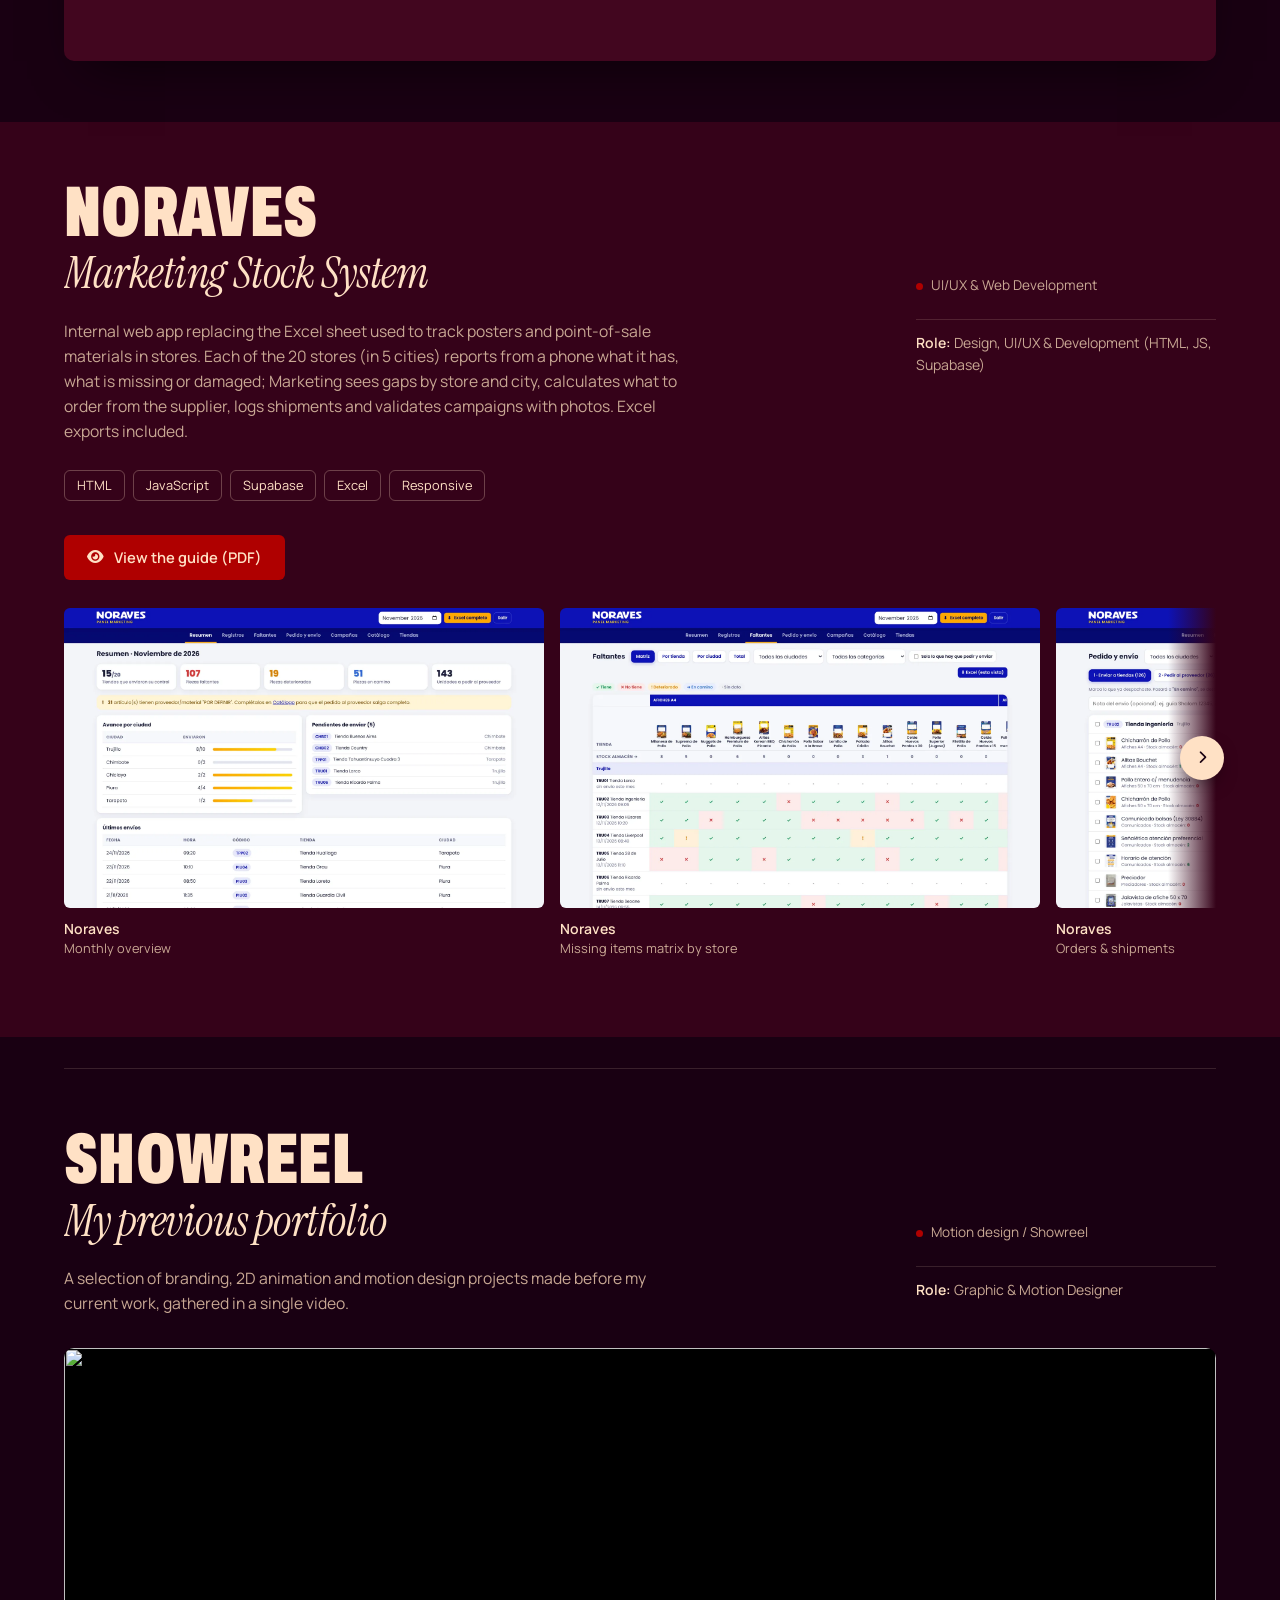
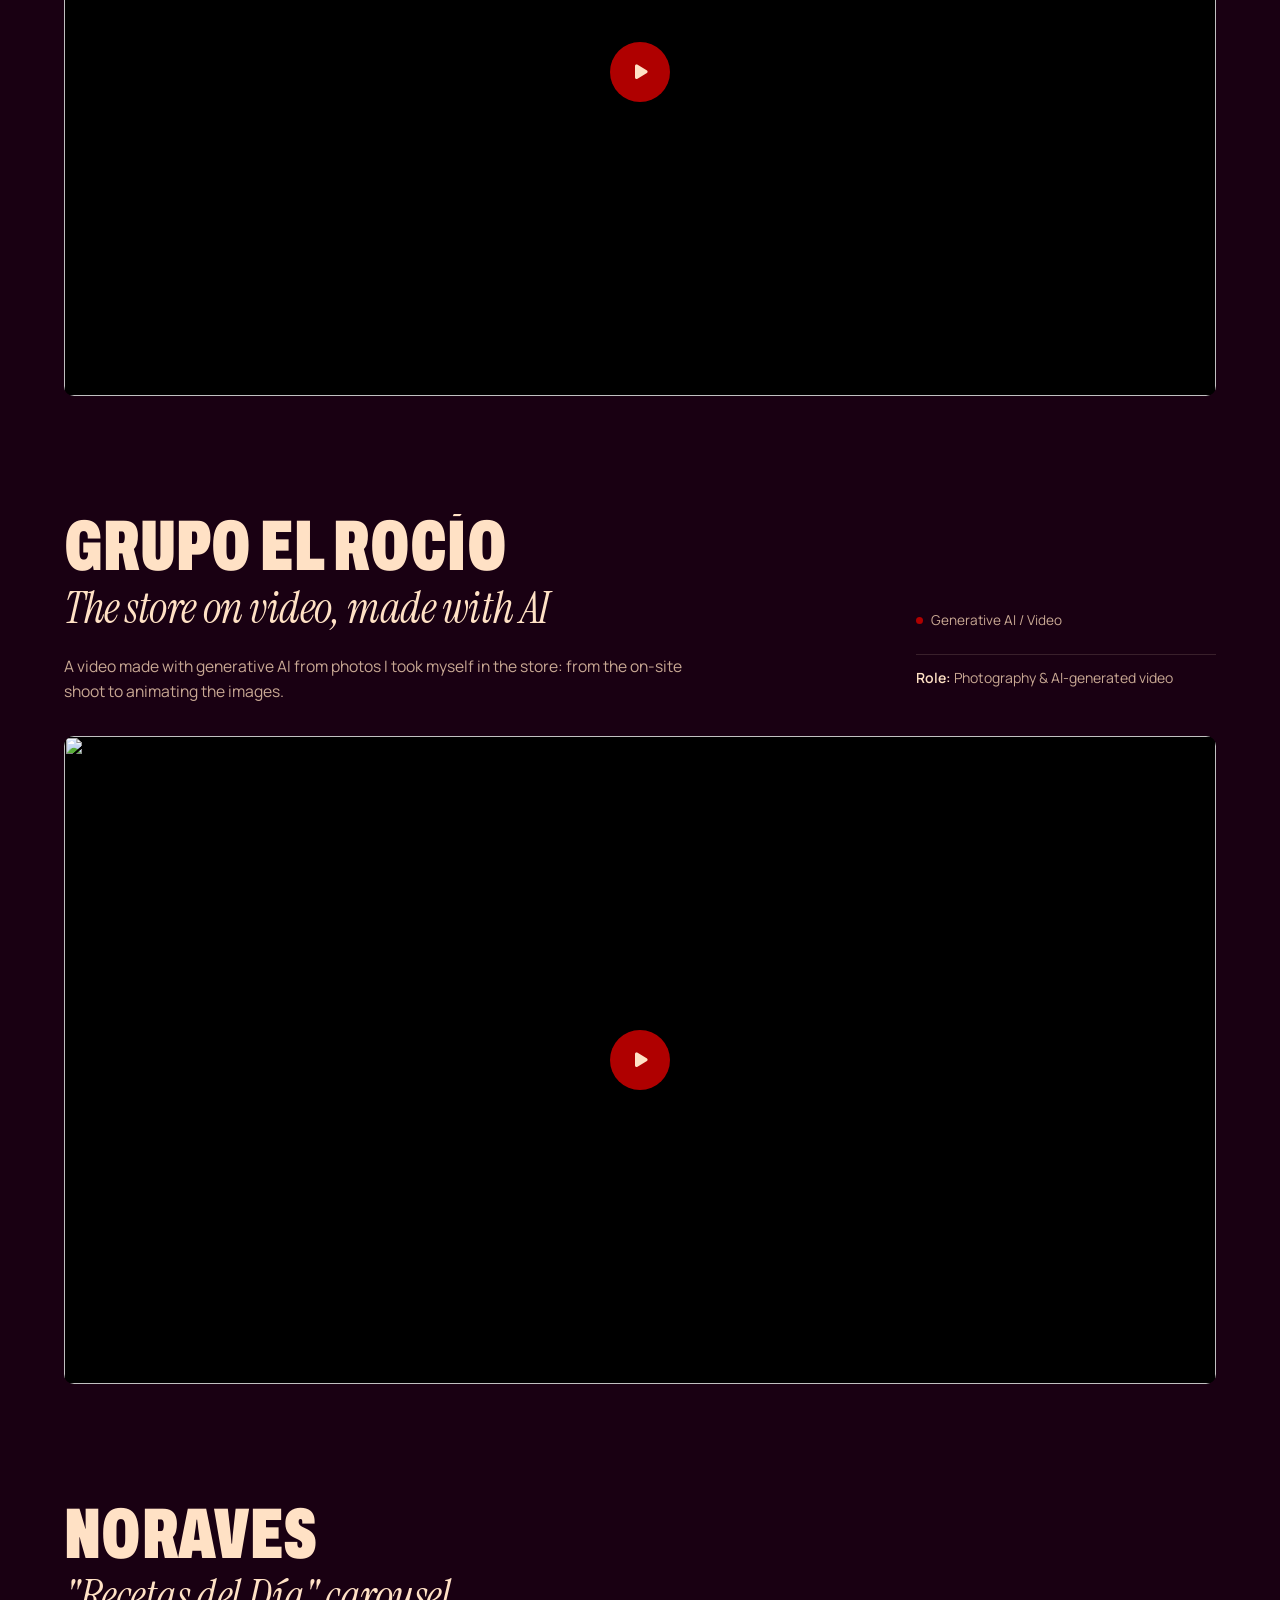
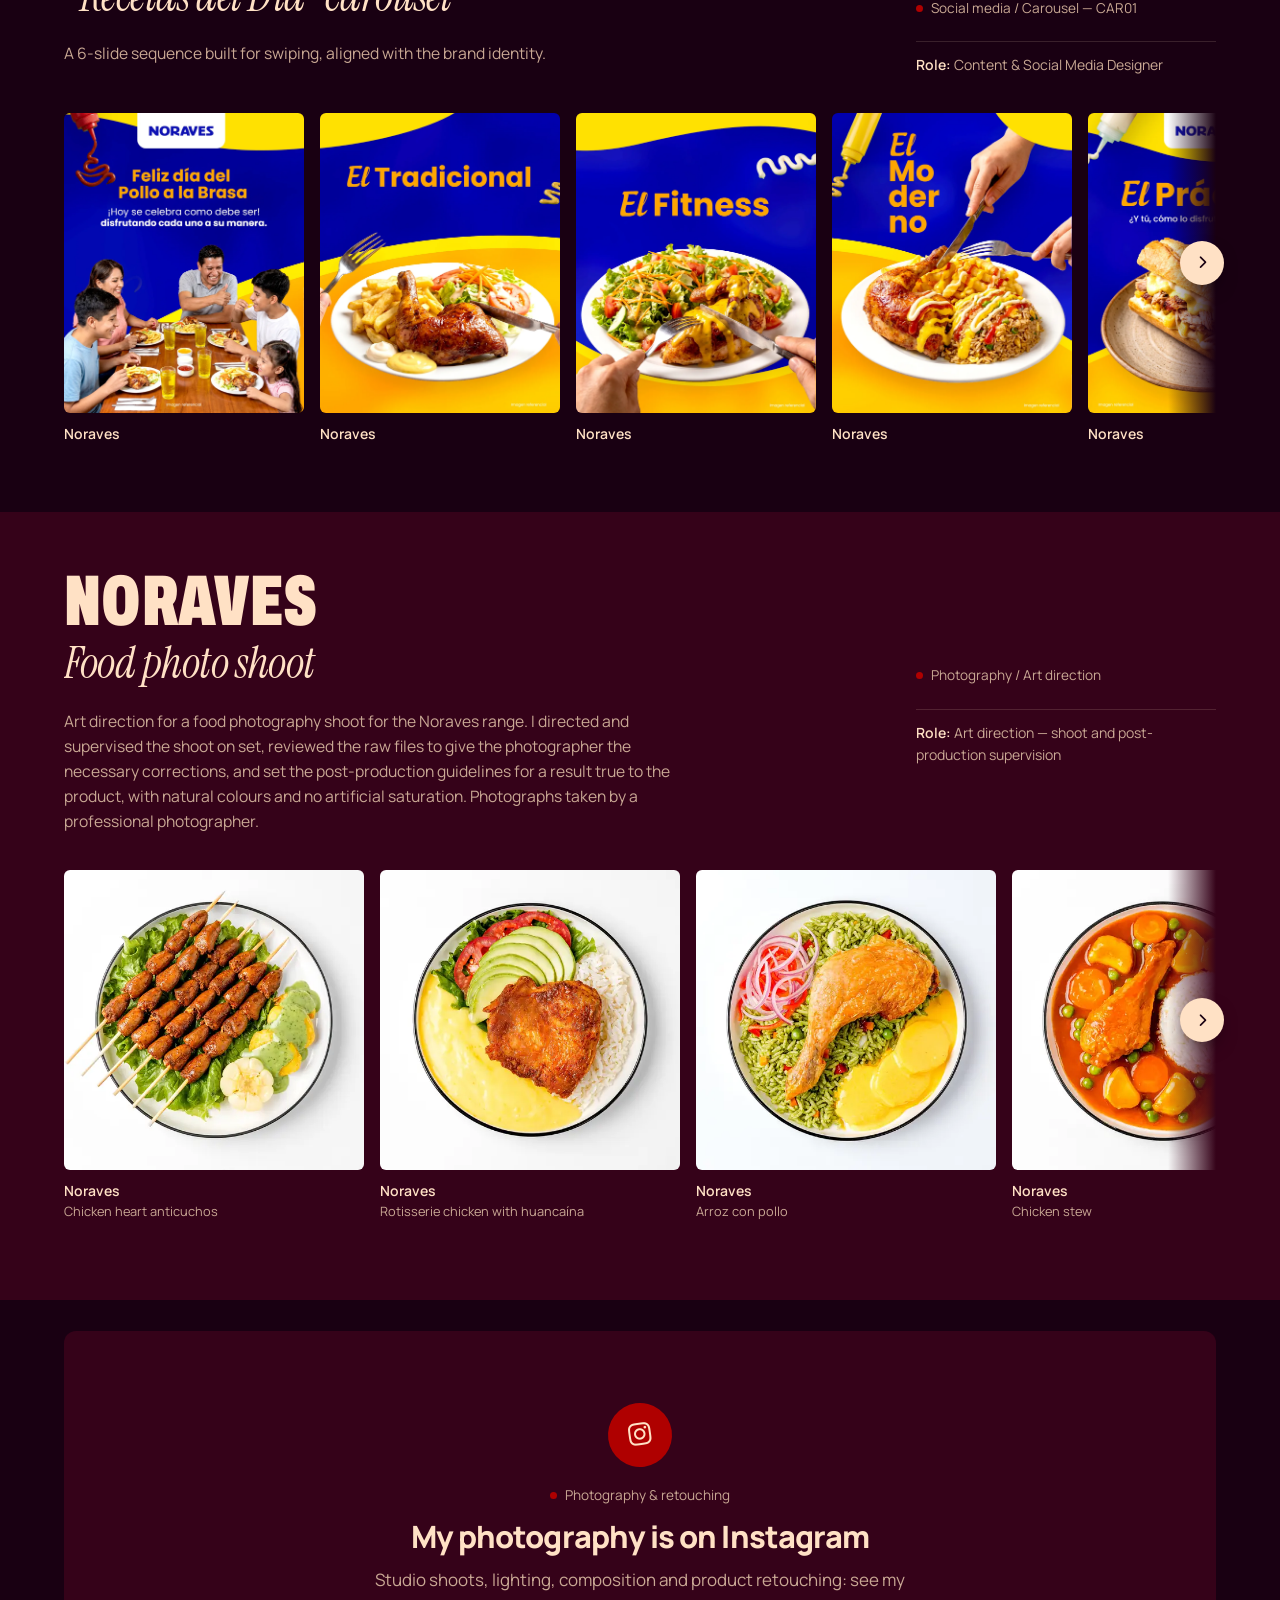
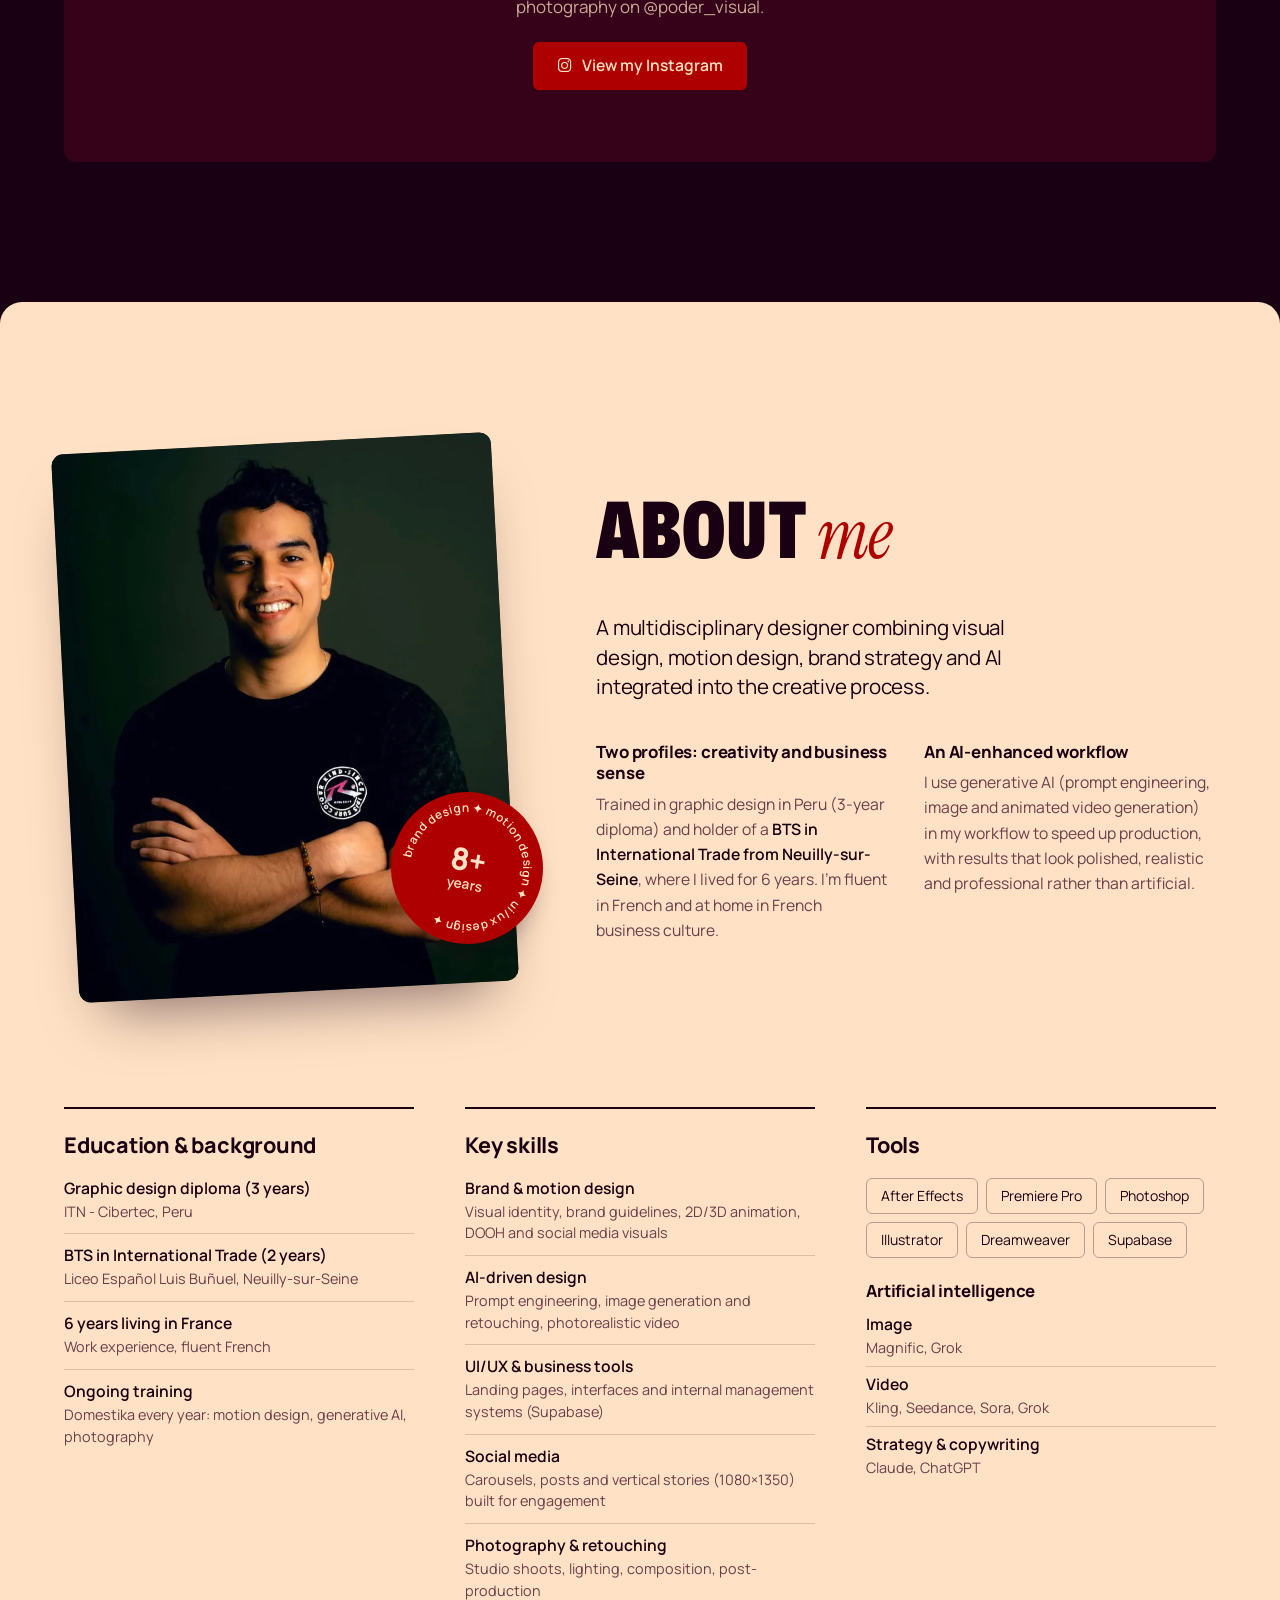
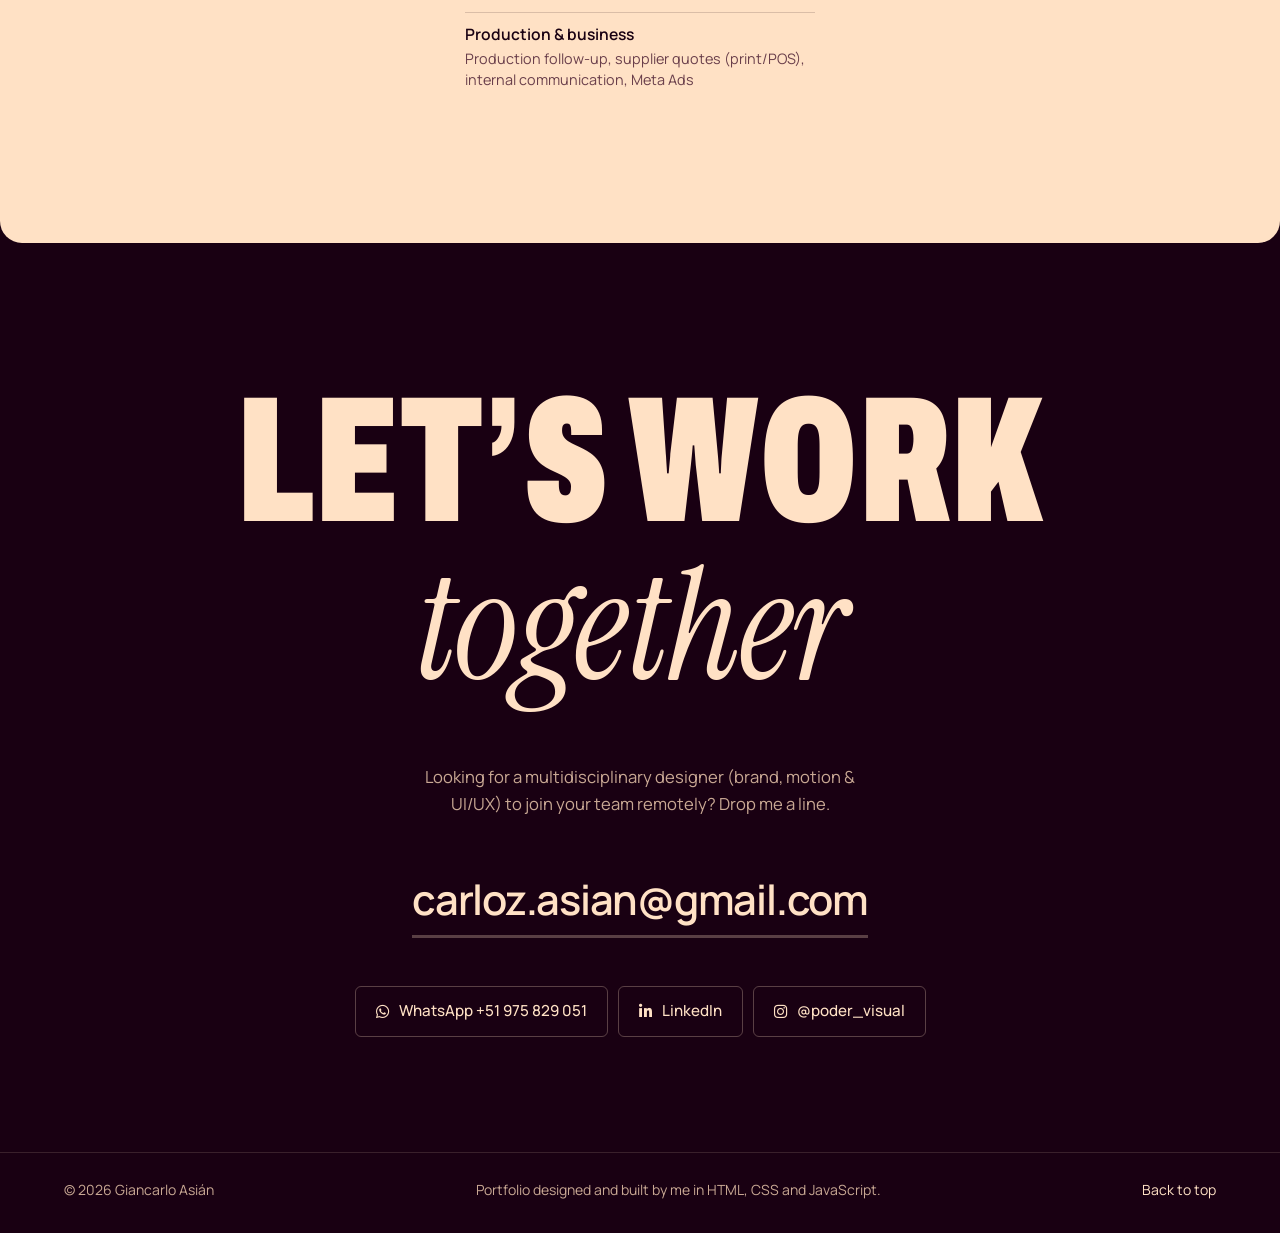
==== commit c1d31b72: "UI/UX: añade Sistema de Stock de Marketing Noraves (guía PDF + capturas) en FR/ES/EN Co-Authored-By:" ====
--- a/en/index.html
+++ b/en/index.html
@@ -952,6 +952,68 @@
                     </div>
                 </article>
 
+                <!-- UI/UX : Sistema de Stock Marketing (Noraves) — guide PDF + captures -->
+                <article class="project-card project-card--wide" data-category="uiux" data-featured="true">
+                    <div class="project-info">
+                        <span class="project-tag">UI/UX & Web Development</span>
+                        <h3>Noraves — Marketing Stock System</h3>
+                        <p>Internal web app replacing the Excel sheet used to track posters and point-of-sale materials in stores. Each of the 20 stores (in 5 cities) reports from a phone what it has, what is missing or damaged; Marketing sees gaps by store and city, calculates what to order from the supplier, logs shipments and validates campaigns with photos. Excel exports included.</p>
+                        <ul class="chips chips--sm"><li>HTML</li><li>JavaScript</li><li>Supabase</li><li>Excel</li><li>Responsive</li></ul>
+                        <div class="pdf-actions">
+                            <a href="../assets/guia-sistema-stock-noraves.pdf" target="_blank" rel="noopener" class="btn btn-primary btn-download">
+                                <i class="fas fa-eye"></i> View the guide (PDF)
+                            </a>
+                        </div>
+                    </div>
+                    <div class="mini-carousel">
+                        <div class="mini-carousel-item">
+                            <div class="mini-carousel-media" style="aspect-ratio: 1600 / 1000;"><img src="../SISTEMA/sistema-stock-01-resumen.webp" alt="Noraves — Monthly overview" width="1600" height="1000" loading="lazy" decoding="async"></div>
+                            <div class="mini-carousel-caption">
+                                <strong>Noraves</strong>
+                                <span>Monthly overview</span>
+                            </div>
+                        </div>
+                        <div class="mini-carousel-item">
+                            <div class="mini-carousel-media" style="aspect-ratio: 1600 / 1000;"><img src="../SISTEMA/sistema-stock-02-faltantes.webp" alt="Noraves — Missing items matrix by store" width="1600" height="1000" loading="lazy" decoding="async"></div>
+                            <div class="mini-carousel-caption">
+                                <strong>Noraves</strong>
+                                <span>Missing items matrix by store</span>
+                            </div>
+                        </div>
+                        <div class="mini-carousel-item">
+                            <div class="mini-carousel-media" style="aspect-ratio: 1600 / 1000;"><img src="../SISTEMA/sistema-stock-03-pedido.webp" alt="Noraves — Orders & shipments" width="1600" height="1000" loading="lazy" decoding="async"></div>
+                            <div class="mini-carousel-caption">
+                                <strong>Noraves</strong>
+                                <span>Orders & shipments</span>
+                            </div>
+                        </div>
+                        <div class="mini-carousel-item">
+                            <div class="mini-carousel-media" style="aspect-ratio: 1600 / 1000;"><img src="../SISTEMA/sistema-stock-04-campana.webp" alt="Noraves — Campaign report" width="1600" height="1000" loading="lazy" decoding="async"></div>
+                            <div class="mini-carousel-caption">
+                                <strong>Noraves</strong>
+                                <span>Campaign report</span>
+                            </div>
+                        </div>
+                        <div class="mini-carousel-item">
+                            <div class="mini-carousel-media" style="aspect-ratio: 1600 / 1000;"><img src="../SISTEMA/sistema-stock-05-catalogo.webp" alt="Noraves — Item catalogue" width="1600" height="1000" loading="lazy" decoding="async"></div>
+                            <div class="mini-carousel-caption">
+                                <strong>Noraves</strong>
+                                <span>Item catalogue</span>
+                            </div>
+                        </div>
+                        <div class="mini-carousel-item">
+                            <div class="mini-carousel-media" style="aspect-ratio: 1600 / 1121;"><img src="../SISTEMA/sistema-stock-06-tienda-movil.webp" alt="Noraves — Store view on mobile" width="1600" height="1121" loading="lazy" decoding="async"></div>
+                            <div class="mini-carousel-caption">
+                                <strong>Noraves</strong>
+                                <span>Store view on mobile</span>
+                            </div>
+                        </div>
+                    </div>
+                    <div class="project-role">
+                        <strong>Role:</strong> Design, UI/UX & Development (HTML, JS, Supabase)
+                    </div>
+                </article>
+
                 <article class="project-card project-card--wide cta-card" data-category="uiux">
                     <div class="cta-card-inner">
                         <i class="fas fa-code cta-icon" aria-hidden="true"></i>
